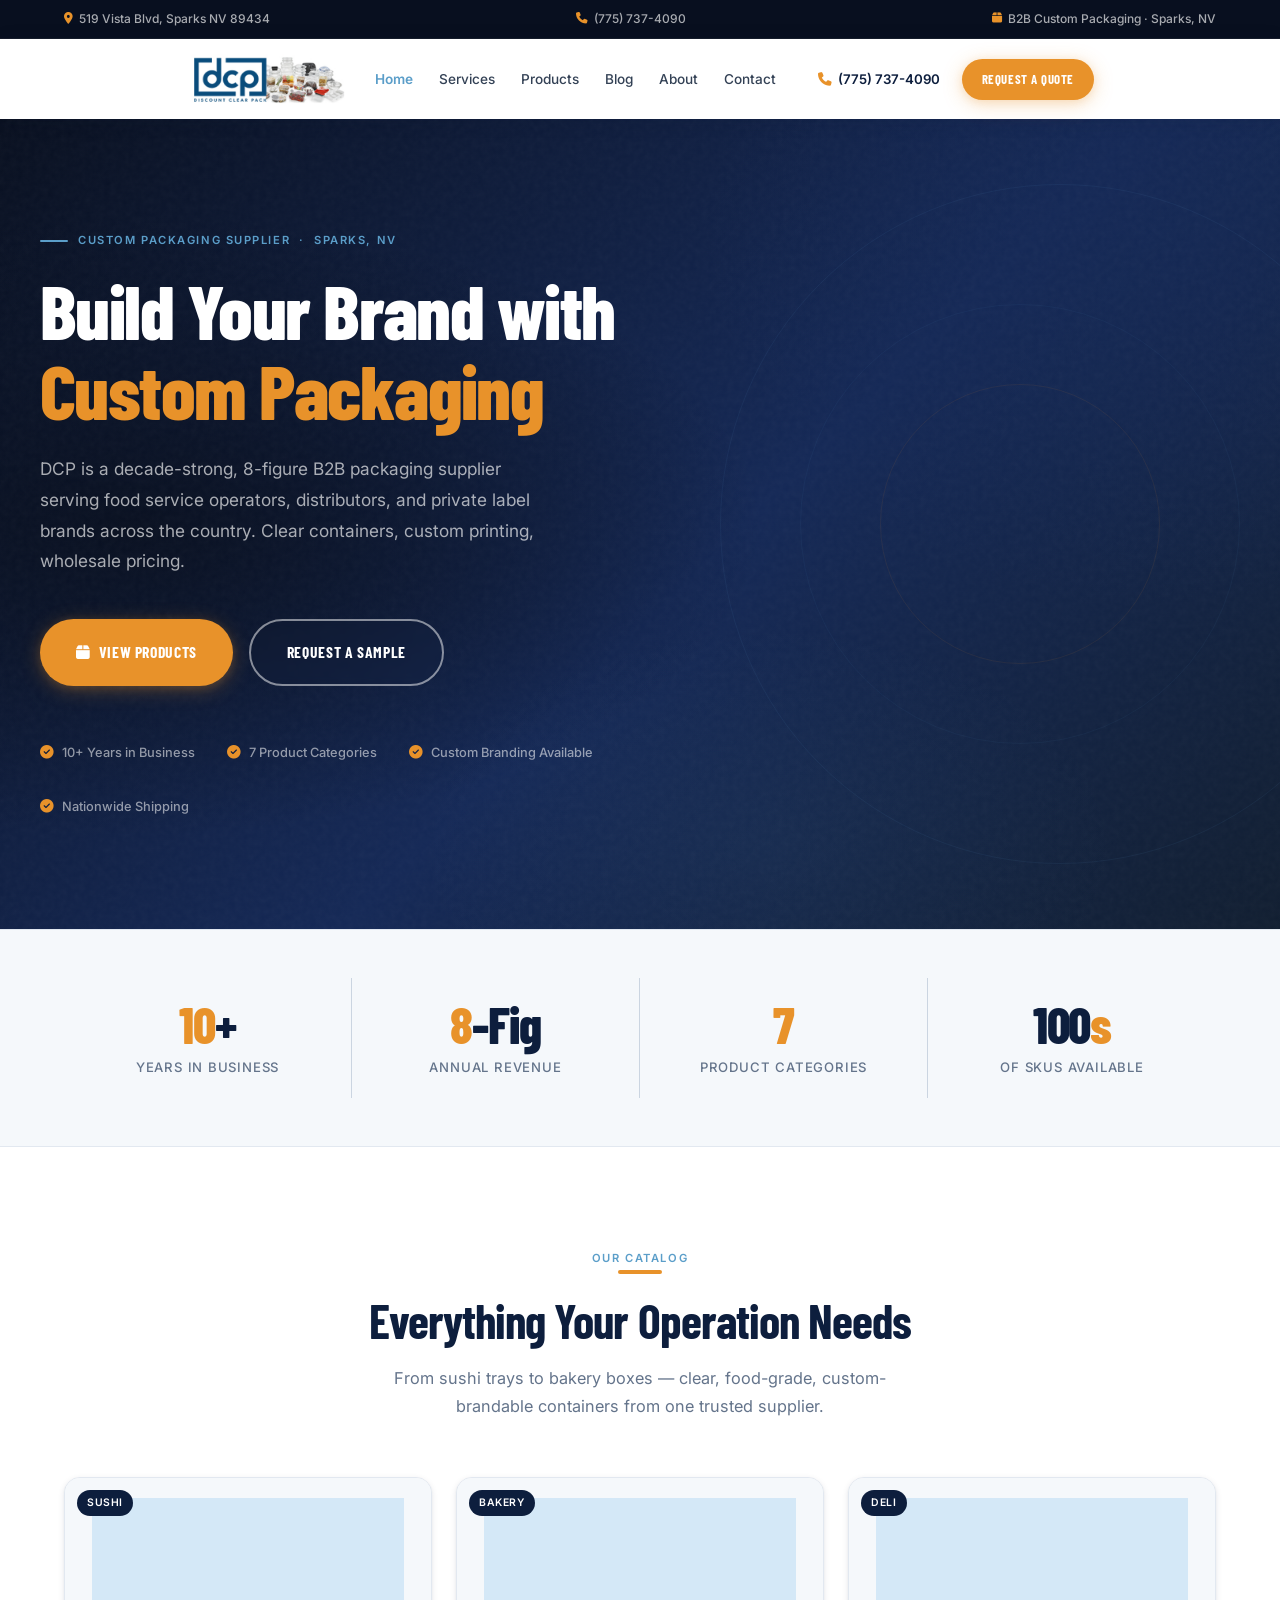
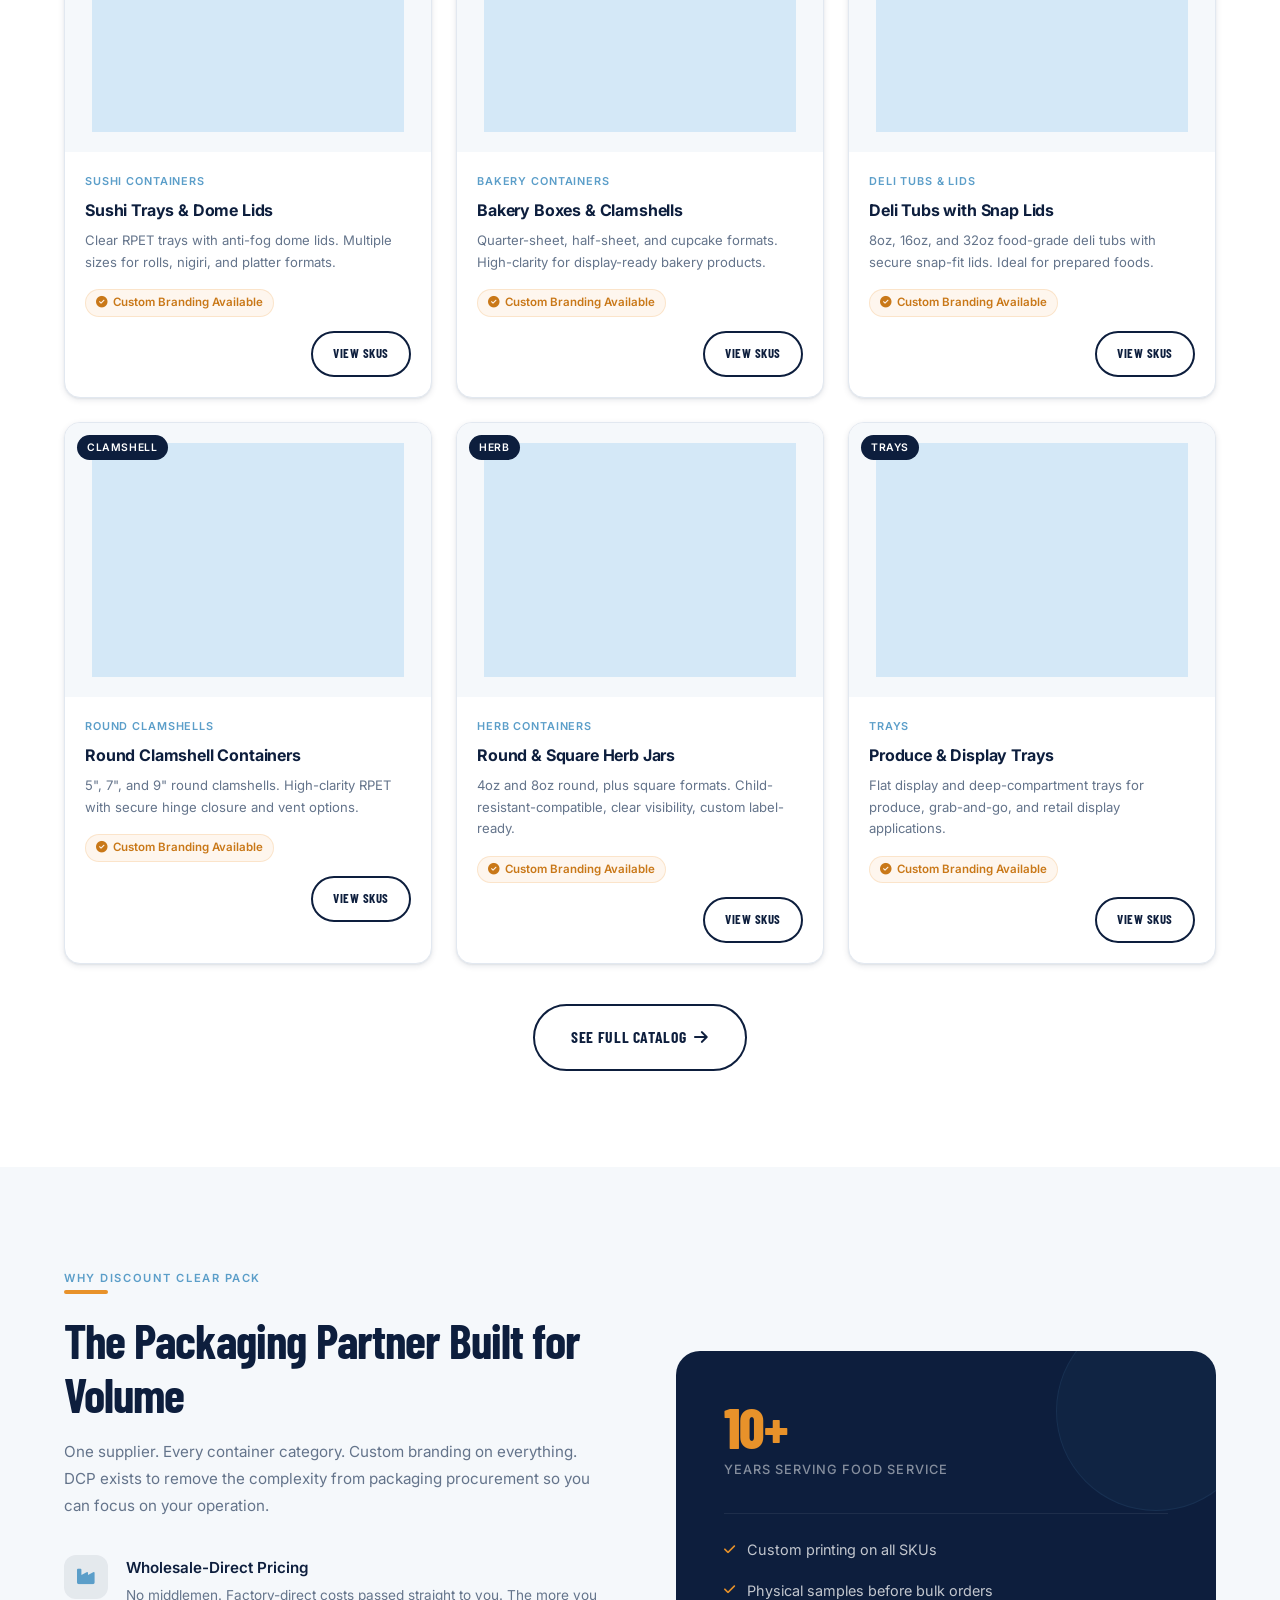
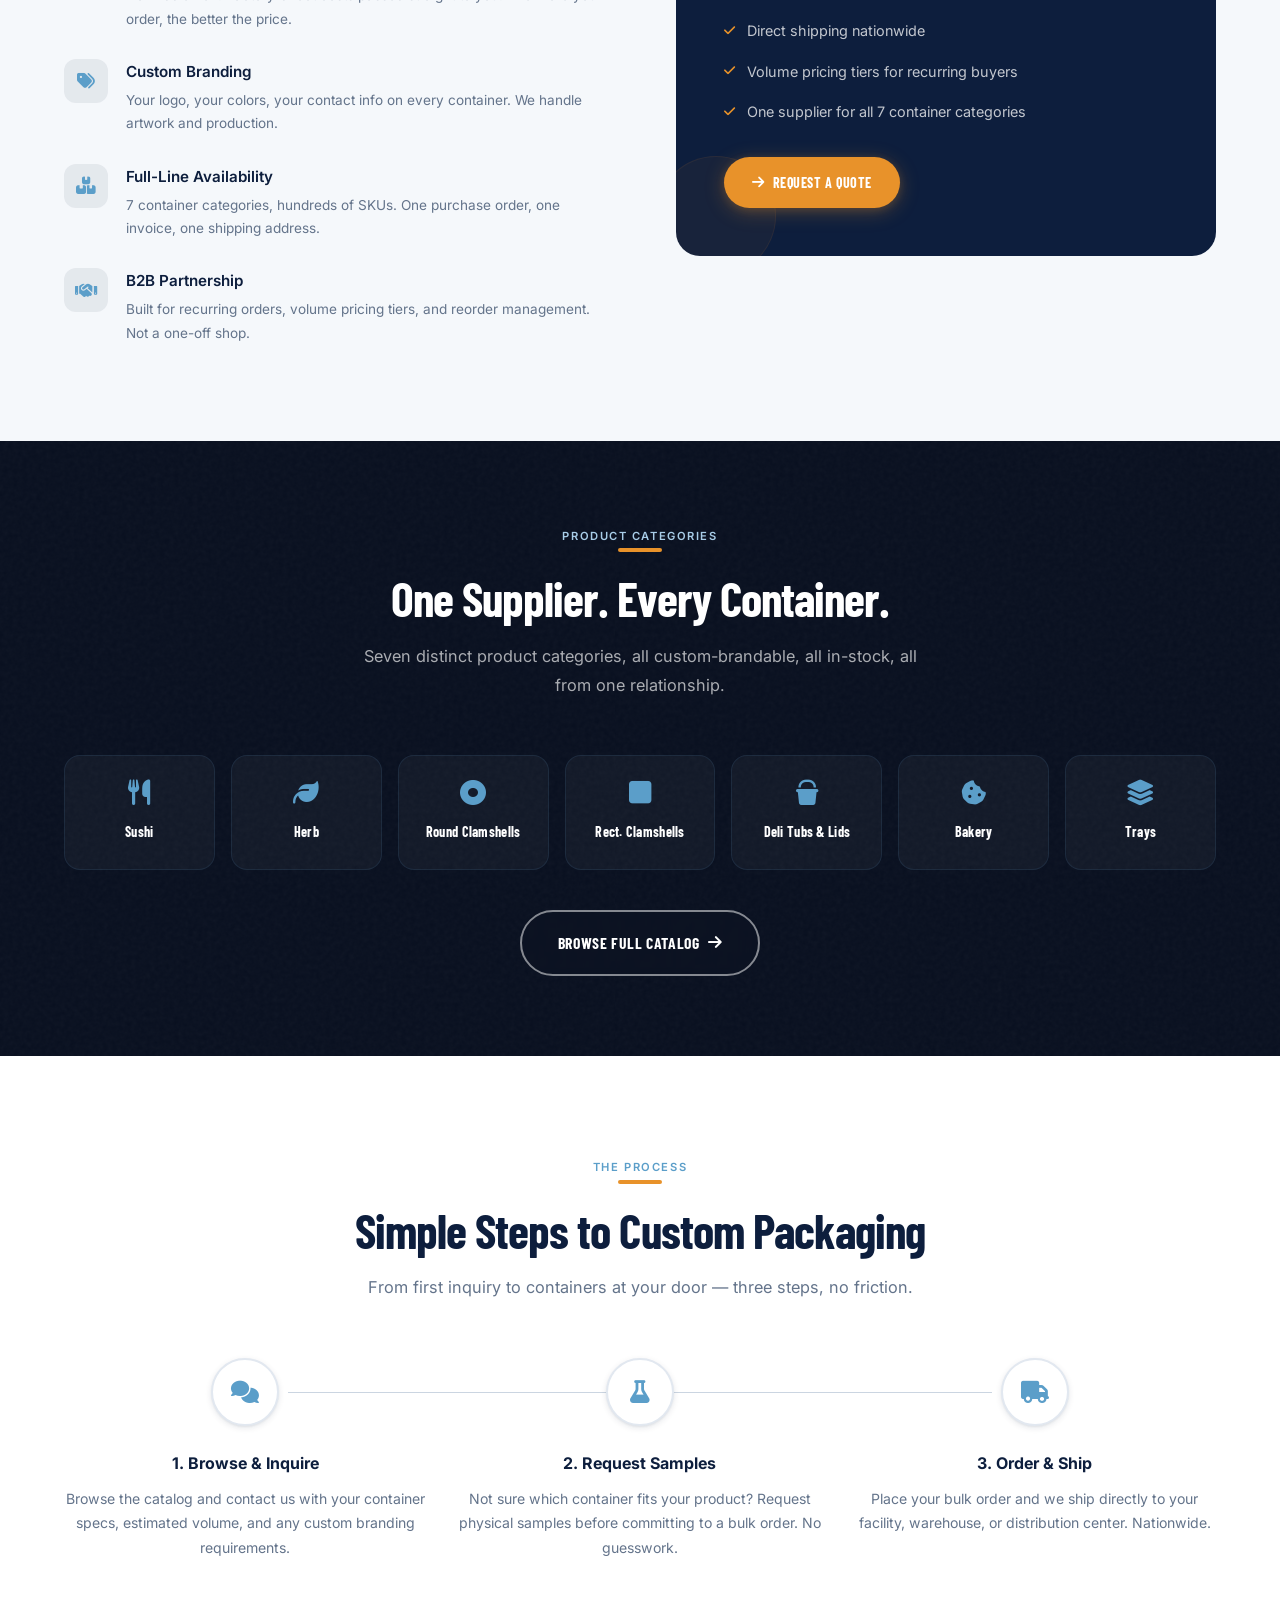
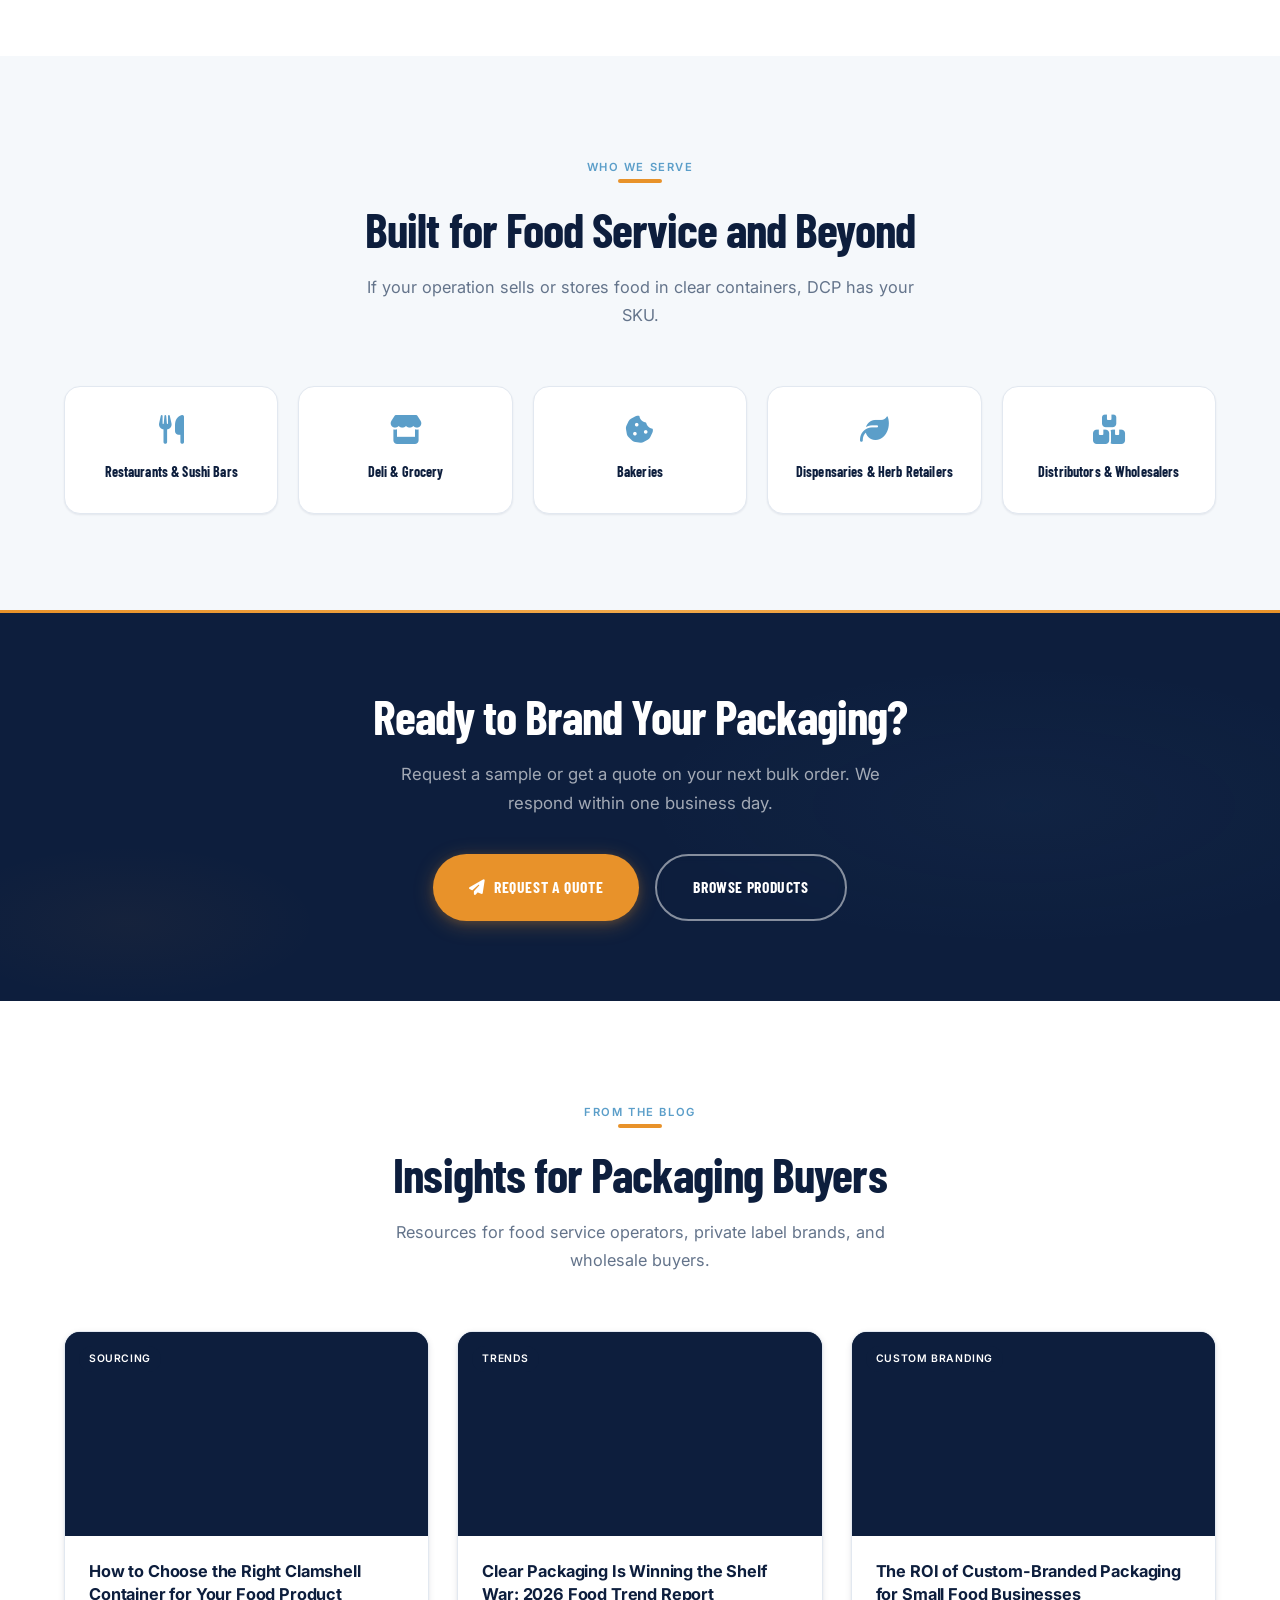
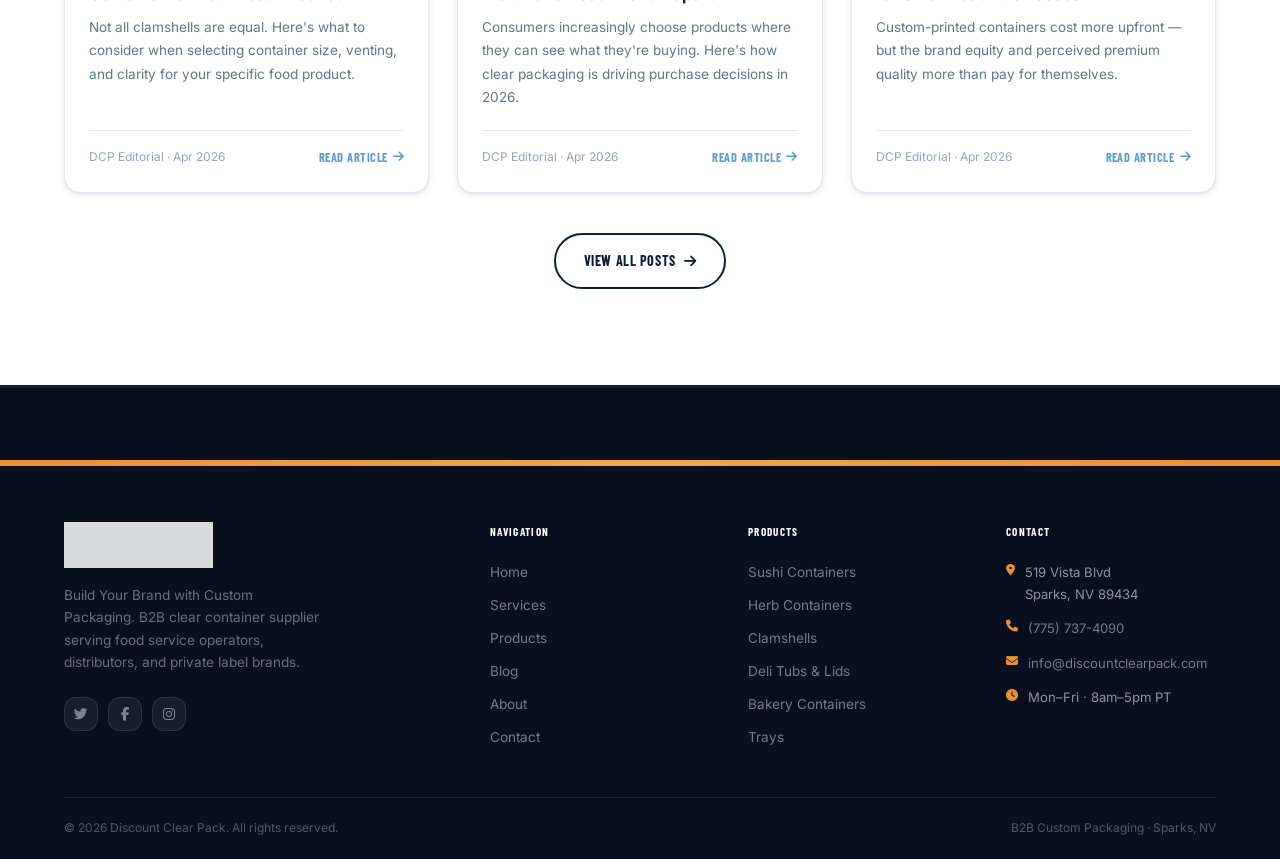
==== index.html @ 89d680ff "Initial commit — Discount Clear Pack website 9-page B2B packaging website: home, services, products " ====
<!DOCTYPE html>
<html lang="en">
<head>
<meta charset="UTF-8">
<meta name="viewport" content="width=device-width, initial-scale=1.0">
<title>Discount Clear Pack — Build Your Brand with Custom Packaging</title>
<meta name="description" content="DCP is a decade-strong B2B clear packaging supplier in Sparks, NV. Custom-printed containers, wholesale pricing, 7 product categories. Sushi, bakery, deli, herb, clamshells & more.">
<link rel="stylesheet" href="style.css">
<link rel="stylesheet" href="https://cdnjs.cloudflare.com/ajax/libs/font-awesome/6.5.0/css/all.min.css">
</head>
<body>

<!-- Top Info Bar -->
<div class="top-bar">
  <div class="container">
    <div class="top-bar__inner">
      <div class="top-bar__item"><i class="fas fa-map-marker-alt"></i><span>519 Vista Blvd, Sparks NV 89434</span></div>
      <div class="top-bar__item"><i class="fas fa-phone"></i><a href="tel:7757374090">(775) 737-4090</a></div>
      <div class="top-bar__item"><i class="fas fa-box"></i><span>B2B Custom Packaging · Sparks, NV</span></div>
    </div>
  </div>
</div>

<!-- Navbar -->
<nav class="navbar" role="navigation" aria-label="Main navigation">
  <div class="container">
    <div class="navbar__inner">
      <a href="index.html" class="navbar__logo" aria-label="Discount Clear Pack Home">
        <img src="Logo/Screenshot 2026-04-01 170924.png" alt="Discount Clear Pack">
      </a>
      <div class="navbar__nav">
        <a href="index.html" class="active">Home</a>
        <a href="services.html">Services</a>
        <a href="products.html">Products</a>
        <a href="blog.html">Blog</a>
        <a href="about.html">About</a>
        <a href="contact.html">Contact</a>
      </div>
      <div class="navbar__actions">
        <a href="tel:7757374090" class="navbar__phone"><i class="fas fa-phone"></i>(775) 737-4090</a>
        <a href="contact.html" class="btn btn-primary btn-sm">Request a Quote</a>
      </div>
      <button class="navbar__hamburger" aria-label="Open menu" aria-expanded="false">
        <span></span><span></span><span></span>
      </button>
    </div>
  </div>
</nav>

<!-- Mobile Menu -->
<div class="mobile-menu" role="dialog" aria-label="Mobile navigation">
  <button class="mobile-menu__close" aria-label="Close menu"><i class="fas fa-times"></i></button>
  <div class="mobile-menu__inner">
    <nav>
      <a href="index.html">Home</a>
      <a href="services.html">Services</a>
      <a href="products.html">Products</a>
      <a href="blog.html">Blog</a>
      <a href="about.html">About</a>
      <a href="contact.html">Contact</a>
    </nav>
    <div class="mobile-menu__footer">
      <div class="mobile-menu__phone-big"><i class="fas fa-phone"></i><a href="tel:7757374090" style="color:inherit;">(775) 737-4090</a></div>
      <p>519 Vista Blvd, Sparks NV 89434</p>
      <p>Mon–Fri · 8am–5pm PT</p>
    </div>
  </div>
</div>

<!-- ════════════════════════════════════════
     HERO
════════════════════════════════════════ -->
<section class="hero" aria-label="Hero section">
  <div class="hero__ring hero__ring-1"></div>
  <div class="hero__ring hero__ring-2"></div>
  <div class="hero__ring hero__ring-3"></div>
  <!-- Abstract packaging silhouettes -->
  <div class="hero__floats" aria-hidden="true">
    <div class="hero__float hero__float-1"></div>
    <div class="hero__float hero__float-2"></div>
    <div class="hero__float hero__float-3"></div>
    <div class="hero__float hero__float-4"></div>
  </div>
  <div class="container hero__content">
    <div class="hero__inner">
      <div class="hero__eyebrow">Custom Packaging Supplier &nbsp;·&nbsp; Sparks, NV</div>
      <h1 class="hero__title">Build Your Brand with <em>Custom Packaging</em></h1>
      <p class="hero__subtitle">DCP is a decade-strong, 8-figure B2B packaging supplier serving food service operators, distributors, and private label brands across the country. Clear containers, custom printing, wholesale pricing.</p>
      <div class="hero__cta">
        <a href="products.html" class="btn btn-primary btn-lg"><i class="fas fa-box"></i> View Products</a>
        <a href="contact.html" class="btn btn-ghost btn-lg">Request a Sample</a>
      </div>
      <div class="hero__proof">
        <div class="hero__proof-item"><i class="fas fa-check-circle"></i> 10+ Years in Business</div>
        <div class="hero__proof-item"><i class="fas fa-check-circle"></i> 7 Product Categories</div>
        <div class="hero__proof-item"><i class="fas fa-check-circle"></i> Custom Branding Available</div>
        <div class="hero__proof-item"><i class="fas fa-check-circle"></i> Nationwide Shipping</div>
      </div>
    </div>
  </div>
</section>

<!-- ════════════════════════════════════════
     TRUST STRIP
════════════════════════════════════════ -->
<div class="trust-strip">
  <div class="container">
    <div class="trust-strip__grid">
      <div class="trust-stat reveal"><div class="trust-stat__number"><span>10</span>+</div><div class="trust-stat__label">Years in Business</div></div>
      <div class="trust-stat reveal reveal-delay-1"><div class="trust-stat__number"><span>8</span>-Fig</div><div class="trust-stat__label">Annual Revenue</div></div>
      <div class="trust-stat reveal reveal-delay-2"><div class="trust-stat__number"><span>7</span></div><div class="trust-stat__label">Product Categories</div></div>
      <div class="trust-stat reveal reveal-delay-3"><div class="trust-stat__number">100<span>s</span></div><div class="trust-stat__label">of SKUs Available</div></div>
    </div>
  </div>
</div>

<!-- ════════════════════════════════════════
     PRODUCTS PREVIEW
════════════════════════════════════════ -->
<section class="section">
  <div class="container">
    <div class="section-header centered reveal">
      <span class="section-label">OUR CATALOG</span>
      <div class="section-divider c"></div>
      <h2 class="section-title">Everything Your Operation Needs</h2>
      <p class="section-subtitle">From sushi trays to bakery boxes — clear, food-grade, custom-brandable containers from one trusted supplier.</p>
    </div>
    <div style="display:grid;grid-template-columns:repeat(3,1fr);gap:24px;margin-bottom:40px;">
      <div class="product-card reveal">
        <div class="product-card__img">
          <span class="product-card__badge">Sushi</span>
          <img src="data:image/svg+xml,%3Csvg xmlns='http://www.w3.org/2000/svg' width='400' height='300'%3E%3Crect width='100%25' height='100%25' fill='%23D4E8F7'/%3E%3C/svg%3E" alt="Sushi Containers">
        </div>
        <div class="product-card__body">
          <div class="product-card__cat">Sushi Containers</div>
          <div class="product-card__name">Sushi Trays &amp; Dome Lids</div>
          <div class="product-card__desc">Clear RPET trays with anti-fog dome lids. Multiple sizes for rolls, nigiri, and platter formats.</div>
          <div class="product-card__tag"><i class="fas fa-check-circle"></i> Custom Branding Available</div>
          <div class="product-card__action"><a href="products.html#sushi" class="btn btn-outline btn-sm">View SKUs</a></div>
        </div>
      </div>
      <div class="product-card reveal reveal-delay-1">
        <div class="product-card__img">
          <span class="product-card__badge">Bakery</span>
          <img src="data:image/svg+xml,%3Csvg xmlns='http://www.w3.org/2000/svg' width='400' height='300'%3E%3Crect width='100%25' height='100%25' fill='%23D4E8F7'/%3E%3C/svg%3E" alt="Bakery Containers">
        </div>
        <div class="product-card__body">
          <div class="product-card__cat">Bakery Containers</div>
          <div class="product-card__name">Bakery Boxes &amp; Clamshells</div>
          <div class="product-card__desc">Quarter-sheet, half-sheet, and cupcake formats. High-clarity for display-ready bakery products.</div>
          <div class="product-card__tag"><i class="fas fa-check-circle"></i> Custom Branding Available</div>
          <div class="product-card__action"><a href="products.html#bakery" class="btn btn-outline btn-sm">View SKUs</a></div>
        </div>
      </div>
      <div class="product-card reveal reveal-delay-2">
        <div class="product-card__img">
          <span class="product-card__badge">Deli</span>
          <img src="data:image/svg+xml,%3Csvg xmlns='http://www.w3.org/2000/svg' width='400' height='300'%3E%3Crect width='100%25' height='100%25' fill='%23D4E8F7'/%3E%3C/svg%3E" alt="Deli Tubs and Lids">
        </div>
        <div class="product-card__body">
          <div class="product-card__cat">Deli Tubs &amp; Lids</div>
          <div class="product-card__name">Deli Tubs with Snap Lids</div>
          <div class="product-card__desc">8oz, 16oz, and 32oz food-grade deli tubs with secure snap-fit lids. Ideal for prepared foods.</div>
          <div class="product-card__tag"><i class="fas fa-check-circle"></i> Custom Branding Available</div>
          <div class="product-card__action"><a href="products.html#deli" class="btn btn-outline btn-sm">View SKUs</a></div>
        </div>
      </div>
      <div class="product-card reveal">
        <div class="product-card__img">
          <span class="product-card__badge">Clamshell</span>
          <img src="data:image/svg+xml,%3Csvg xmlns='http://www.w3.org/2000/svg' width='400' height='300'%3E%3Crect width='100%25' height='100%25' fill='%23D4E8F7'/%3E%3C/svg%3E" alt="Round Clamshells">
        </div>
        <div class="product-card__body">
          <div class="product-card__cat">Round Clamshells</div>
          <div class="product-card__name">Round Clamshell Containers</div>
          <div class="product-card__desc">5", 7", and 9" round clamshells. High-clarity RPET with secure hinge closure and vent options.</div>
          <div class="product-card__tag"><i class="fas fa-check-circle"></i> Custom Branding Available</div>
          <div class="product-card__action"><a href="products.html#round-clamshells" class="btn btn-outline btn-sm">View SKUs</a></div>
        </div>
      </div>
      <div class="product-card reveal reveal-delay-1">
        <div class="product-card__img">
          <span class="product-card__badge">Herb</span>
          <img src="data:image/svg+xml,%3Csvg xmlns='http://www.w3.org/2000/svg' width='400' height='300'%3E%3Crect width='100%25' height='100%25' fill='%23D4E8F7'/%3E%3C/svg%3E" alt="Herb Containers">
        </div>
        <div class="product-card__body">
          <div class="product-card__cat">Herb Containers</div>
          <div class="product-card__name">Round &amp; Square Herb Jars</div>
          <div class="product-card__desc">4oz and 8oz round, plus square formats. Child-resistant-compatible, clear visibility, custom label-ready.</div>
          <div class="product-card__tag"><i class="fas fa-check-circle"></i> Custom Branding Available</div>
          <div class="product-card__action"><a href="products.html#herb" class="btn btn-outline btn-sm">View SKUs</a></div>
        </div>
      </div>
      <div class="product-card reveal reveal-delay-2">
        <div class="product-card__img">
          <span class="product-card__badge">Trays</span>
          <img src="data:image/svg+xml,%3Csvg xmlns='http://www.w3.org/2000/svg' width='400' height='300'%3E%3Crect width='100%25' height='100%25' fill='%23D4E8F7'/%3E%3C/svg%3E" alt="Trays">
        </div>
        <div class="product-card__body">
          <div class="product-card__cat">Trays</div>
          <div class="product-card__name">Produce &amp; Display Trays</div>
          <div class="product-card__desc">Flat display and deep-compartment trays for produce, grab-and-go, and retail display applications.</div>
          <div class="product-card__tag"><i class="fas fa-check-circle"></i> Custom Branding Available</div>
          <div class="product-card__action"><a href="products.html#trays" class="btn btn-outline btn-sm">View SKUs</a></div>
        </div>
      </div>
    </div>
    <div style="text-align:center;" class="reveal">
      <a href="products.html" class="btn btn-outline btn-lg">See Full Catalog <i class="fas fa-arrow-right"></i></a>
    </div>
  </div>
</section>

<!-- ════════════════════════════════════════
     WHY DCP
════════════════════════════════════════ -->
<section class="section bg-off-white">
  <div class="container">
    <div style="display:grid;grid-template-columns:1fr 1fr;gap:72px;align-items:center;">
      <div class="reveal">
        <span class="section-label">WHY DISCOUNT CLEAR PACK</span>
        <div class="section-divider"></div>
        <h2 class="section-title">The Packaging Partner Built for Volume</h2>
        <p style="color:var(--gray-500);margin-bottom:36px;font-size:.95rem;line-height:1.78;">One supplier. Every container category. Custom branding on everything. DCP exists to remove the complexity from packaging procurement so you can focus on your operation.</p>
        <div class="feature-list">
          <div class="feature-item">
            <div class="feature-item__icon"><i class="fas fa-industry"></i></div>
            <div>
              <div class="feature-item__title">Wholesale-Direct Pricing</div>
              <div class="feature-item__desc">No middlemen. Factory-direct costs passed straight to you. The more you order, the better the price.</div>
            </div>
          </div>
          <div class="feature-item">
            <div class="feature-item__icon"><i class="fas fa-tags"></i></div>
            <div>
              <div class="feature-item__title">Custom Branding</div>
              <div class="feature-item__desc">Your logo, your colors, your contact info on every container. We handle artwork and production.</div>
            </div>
          </div>
          <div class="feature-item">
            <div class="feature-item__icon"><i class="fas fa-boxes-stacked"></i></div>
            <div>
              <div class="feature-item__title">Full-Line Availability</div>
              <div class="feature-item__desc">7 container categories, hundreds of SKUs. One purchase order, one invoice, one shipping address.</div>
            </div>
          </div>
          <div class="feature-item">
            <div class="feature-item__icon"><i class="fas fa-handshake"></i></div>
            <div>
              <div class="feature-item__title">B2B Partnership</div>
              <div class="feature-item__desc">Built for recurring orders, volume pricing tiers, and reorder management. Not a one-off shop.</div>
            </div>
          </div>
        </div>
      </div>
      <div class="reveal reveal-delay-2">
        <div style="background:var(--navy);border-radius:var(--r-xl);padding:48px;position:relative;overflow:hidden;">
          <div style="position:absolute;top:-40px;right:-40px;width:200px;height:200px;border-radius:50%;background:rgba(91,158,201,.05);border:1px solid rgba(91,158,201,.10);"></div>
          <div style="position:absolute;bottom:-20px;left:-20px;width:120px;height:120px;border-radius:50%;background:rgba(232,146,42,.05);border:1px solid rgba(232,146,42,.08);"></div>
          <div style="position:relative;z-index:1;">
            <div style="font-family:var(--font-h);font-size:3.5rem;font-weight:800;color:var(--gold);letter-spacing:-.02em;line-height:1;margin-bottom:4px;">10+</div>
            <div style="font-size:.8rem;font-weight:500;color:rgba(255,255,255,.50);text-transform:uppercase;letter-spacing:.08em;margin-bottom:32px;">Years Serving Food Service</div>
            <div style="border-top:1px solid rgba(255,255,255,.07);padding-top:24px;display:flex;flex-direction:column;gap:16px;">
              <div style="display:flex;align-items:center;gap:12px;color:rgba(255,255,255,.75);font-size:.9rem;">
                <i class="fas fa-check" style="color:var(--gold);font-size:.8rem;flex-shrink:0;"></i>
                Custom printing on all SKUs
              </div>
              <div style="display:flex;align-items:center;gap:12px;color:rgba(255,255,255,.75);font-size:.9rem;">
                <i class="fas fa-check" style="color:var(--gold);font-size:.8rem;flex-shrink:0;"></i>
                Physical samples before bulk orders
              </div>
              <div style="display:flex;align-items:center;gap:12px;color:rgba(255,255,255,.75);font-size:.9rem;">
                <i class="fas fa-check" style="color:var(--gold);font-size:.8rem;flex-shrink:0;"></i>
                Direct shipping nationwide
              </div>
              <div style="display:flex;align-items:center;gap:12px;color:rgba(255,255,255,.75);font-size:.9rem;">
                <i class="fas fa-check" style="color:var(--gold);font-size:.8rem;flex-shrink:0;"></i>
                Volume pricing tiers for recurring buyers
              </div>
              <div style="display:flex;align-items:center;gap:12px;color:rgba(255,255,255,.75);font-size:.9rem;">
                <i class="fas fa-check" style="color:var(--gold);font-size:.8rem;flex-shrink:0;"></i>
                One supplier for all 7 container categories
              </div>
            </div>
            <div style="margin-top:32px;">
              <a href="contact.html" class="btn btn-primary"><i class="fas fa-arrow-right"></i> Request a Quote</a>
            </div>
          </div>
        </div>
      </div>
    </div>
  </div>
</section>

<!-- ════════════════════════════════════════
     CATEGORIES DARK SHOWCASE
════════════════════════════════════════ -->
<section class="categories-dark">
  <div class="container" style="position:relative;z-index:1;">
    <div class="section-header centered">
      <span class="section-label on-dark reveal">PRODUCT CATEGORIES</span>
      <div class="section-divider c reveal reveal-delay-1"></div>
      <h2 class="section-title reveal reveal-delay-2" style="color:var(--white);">One Supplier. Every Container.</h2>
      <p class="section-subtitle on-dark reveal reveal-delay-3" style="margin:0 auto;">Seven distinct product categories, all custom-brandable, all in-stock, all from one relationship.</p>
    </div>
    <div class="categories-grid reveal">
      <div class="category-tile"><i class="fas fa-utensils"></i><span>Sushi</span></div>
      <div class="category-tile"><i class="fas fa-leaf"></i><span>Herb</span></div>
      <div class="category-tile"><i class="fas fa-circle-dot"></i><span>Round Clamshells</span></div>
      <div class="category-tile"><i class="fas fa-square"></i><span>Rect. Clamshells</span></div>
      <div class="category-tile"><i class="fas fa-bucket"></i><span>Deli Tubs &amp; Lids</span></div>
      <div class="category-tile"><i class="fas fa-cookie-bite"></i><span>Bakery</span></div>
      <div class="category-tile"><i class="fas fa-layer-group"></i><span>Trays</span></div>
    </div>
    <div style="text-align:center;margin-top:40px;position:relative;z-index:1;" class="reveal">
      <a href="products.html" class="btn btn-ghost btn-lg">Browse Full Catalog <i class="fas fa-arrow-right"></i></a>
    </div>
  </div>
</section>

<!-- ════════════════════════════════════════
     HOW IT WORKS
════════════════════════════════════════ -->
<section class="section">
  <div class="container">
    <div class="section-header centered reveal">
      <span class="section-label">THE PROCESS</span>
      <div class="section-divider c"></div>
      <h2 class="section-title">Simple Steps to Custom Packaging</h2>
      <p class="section-subtitle">From first inquiry to containers at your door — three steps, no friction.</p>
    </div>
    <div class="steps-grid reveal">
      <div class="step-card">
        <div class="step-card__num"><i class="fas fa-comments"></i></div>
        <div class="step-card__title">1. Browse &amp; Inquire</div>
        <div class="step-card__desc">Browse the catalog and contact us with your container specs, estimated volume, and any custom branding requirements.</div>
      </div>
      <div class="step-card">
        <div class="step-card__num"><i class="fas fa-flask"></i></div>
        <div class="step-card__title">2. Request Samples</div>
        <div class="step-card__desc">Not sure which container fits your product? Request physical samples before committing to a bulk order. No guesswork.</div>
      </div>
      <div class="step-card">
        <div class="step-card__num"><i class="fas fa-truck"></i></div>
        <div class="step-card__title">3. Order &amp; Ship</div>
        <div class="step-card__desc">Place your bulk order and we ship directly to your facility, warehouse, or distribution center. Nationwide.</div>
      </div>
    </div>
  </div>
</section>

<!-- ════════════════════════════════════════
     INDUSTRIES
════════════════════════════════════════ -->
<section class="section bg-off-white">
  <div class="container">
    <div class="section-header centered reveal">
      <span class="section-label">WHO WE SERVE</span>
      <div class="section-divider c"></div>
      <h2 class="section-title">Built for Food Service and Beyond</h2>
      <p class="section-subtitle">If your operation sells or stores food in clear containers, DCP has your SKU.</p>
    </div>
    <div class="industries-grid reveal">
      <div class="industry-card">
        <i class="fas fa-utensils"></i>
        <span>Restaurants &amp; Sushi Bars</span>
      </div>
      <div class="industry-card">
        <i class="fas fa-store"></i>
        <span>Deli &amp; Grocery</span>
      </div>
      <div class="industry-card">
        <i class="fas fa-cookie-bite"></i>
        <span>Bakeries</span>
      </div>
      <div class="industry-card">
        <i class="fas fa-leaf"></i>
        <span>Dispensaries &amp; Herb Retailers</span>
      </div>
      <div class="industry-card">
        <i class="fas fa-boxes-stacked"></i>
        <span>Distributors &amp; Wholesalers</span>
      </div>
    </div>
  </div>
</section>

<!-- ════════════════════════════════════════
     CTA BANNER
════════════════════════════════════════ -->
<section class="cta-banner">
  <div class="container">
    <div class="cta-banner__inner reveal">
      <h2 class="cta-banner__title">Ready to Brand Your Packaging?</h2>
      <p class="cta-banner__subtitle">Request a sample or get a quote on your next bulk order. We respond within one business day.</p>
      <div class="cta-banner__btns">
        <a href="contact.html" class="btn btn-primary btn-lg"><i class="fas fa-paper-plane"></i> Request a Quote</a>
        <a href="products.html" class="btn btn-ghost btn-lg">Browse Products</a>
      </div>
    </div>
  </div>
</section>

<!-- ════════════════════════════════════════
     BLOG PREVIEW
════════════════════════════════════════ -->
<section class="section">
  <div class="container">
    <div class="section-header centered reveal">
      <span class="section-label">FROM THE BLOG</span>
      <div class="section-divider c"></div>
      <h2 class="section-title">Insights for Packaging Buyers</h2>
      <p class="section-subtitle">Resources for food service operators, private label brands, and wholesale buyers.</p>
    </div>
    <div class="blog-grid">
      <div class="blog-card reveal">
        <div class="blog-card__img">
          <span class="blog-card__cat">Sourcing</span>
          <img src="data:image/svg+xml,%3Csvg xmlns='http://www.w3.org/2000/svg' width='640' height='360'%3E%3Crect width='100%25' height='100%25' fill='%230D1E3D'/%3E%3C/svg%3E" alt="How to choose a clamshell">
        </div>
        <div class="blog-card__body">
          <div class="blog-card__title">How to Choose the Right Clamshell Container for Your Food Product</div>
          <p class="blog-card__excerpt">Not all clamshells are equal. Here's what to consider when selecting container size, venting, and clarity for your specific food product.</p>
          <div class="blog-card__meta">
            <span>DCP Editorial · Apr 2026</span>
            <a href="blog-how-to-choose-the-right-clamshell.html" class="blog-card__read">Read Article <i class="fas fa-arrow-right"></i></a>
          </div>
        </div>
      </div>
      <div class="blog-card reveal reveal-delay-1">
        <div class="blog-card__img">
          <span class="blog-card__cat">Trends</span>
          <img src="data:image/svg+xml,%3Csvg xmlns='http://www.w3.org/2000/svg' width='640' height='360'%3E%3Crect width='100%25' height='100%25' fill='%230D1E3D'/%3E%3C/svg%3E" alt="Clear packaging trends 2026">
        </div>
        <div class="blog-card__body">
          <div class="blog-card__title">Clear Packaging Is Winning the Shelf War: 2026 Food Trend Report</div>
          <p class="blog-card__excerpt">Consumers increasingly choose products where they can see what they're buying. Here's how clear packaging is driving purchase decisions in 2026.</p>
          <div class="blog-card__meta">
            <span>DCP Editorial · Apr 2026</span>
            <a href="blog-clear-packaging-food-trends-2026.html" class="blog-card__read">Read Article <i class="fas fa-arrow-right"></i></a>
          </div>
        </div>
      </div>
      <div class="blog-card reveal reveal-delay-2">
        <div class="blog-card__img">
          <span class="blog-card__cat">Custom Branding</span>
          <img src="data:image/svg+xml,%3Csvg xmlns='http://www.w3.org/2000/svg' width='640' height='360'%3E%3Crect width='100%25' height='100%25' fill='%230D1E3D'/%3E%3C/svg%3E" alt="Custom branding ROI">
        </div>
        <div class="blog-card__body">
          <div class="blog-card__title">The ROI of Custom-Branded Packaging for Small Food Businesses</div>
          <p class="blog-card__excerpt">Custom-printed containers cost more upfront — but the brand equity and perceived premium quality more than pay for themselves.</p>
          <div class="blog-card__meta">
            <span>DCP Editorial · Apr 2026</span>
            <a href="blog-custom-branding-packaging-roi.html" class="blog-card__read">Read Article <i class="fas fa-arrow-right"></i></a>
          </div>
        </div>
      </div>
    </div>
    <div style="text-align:center;margin-top:40px;" class="reveal">
      <a href="blog.html" class="btn btn-outline">View All Posts <i class="fas fa-arrow-right"></i></a>
    </div>
  </div>
</section>

<!-- Footer -->
<footer class="footer" role="contentinfo">
  <div style="height:3px;background:linear-gradient(90deg,#E8922A 0%,#F0A84A 50%,#E8922A 100%);"></div>
  <div class="container">
    <div class="footer__grid" style="padding-top:56px;">
      <div>
        <div class="footer__logo"><img src="Logo/Screenshot 2026-04-01 170924.png" alt="Discount Clear Pack"></div>
        <p class="footer__tagline">Build Your Brand with Custom Packaging. B2B clear container supplier serving food service operators, distributors, and private label brands.</p>
        <div class="footer__social">
          <a href="#" aria-label="Twitter"><i class="fab fa-twitter"></i></a>
          <a href="#" aria-label="Facebook"><i class="fab fa-facebook-f"></i></a>
          <a href="#" aria-label="Instagram"><i class="fab fa-instagram"></i></a>
        </div>
      </div>
      <div>
        <div class="footer__col-title">Navigation</div>
        <div class="footer__col-links">
          <a href="index.html">Home</a>
          <a href="services.html">Services</a>
          <a href="products.html">Products</a>
          <a href="blog.html">Blog</a>
          <a href="about.html">About</a>
          <a href="contact.html">Contact</a>
        </div>
      </div>
      <div>
        <div class="footer__col-title">Products</div>
        <div class="footer__col-links">
          <a href="products.html#sushi">Sushi Containers</a>
          <a href="products.html#herb">Herb Containers</a>
          <a href="products.html#clamshells">Clamshells</a>
          <a href="products.html#deli">Deli Tubs &amp; Lids</a>
          <a href="products.html#bakery">Bakery Containers</a>
          <a href="products.html#trays">Trays</a>
        </div>
      </div>
      <div>
        <div class="footer__col-title">Contact</div>
        <div class="footer__contact-item"><i class="fas fa-map-marker-alt"></i><span>519 Vista Blvd<br>Sparks, NV 89434</span></div>
        <div class="footer__contact-item"><i class="fas fa-phone"></i><a href="tel:7757374090">(775) 737-4090</a></div>
        <div class="footer__contact-item"><i class="fas fa-envelope"></i><a href="mailto:info@discountclearpack.com">info@discountclearpack.com</a></div>
        <div class="footer__contact-item"><i class="fas fa-clock"></i><span>Mon–Fri · 8am–5pm PT</span></div>
      </div>
    </div>
    <div class="footer__bottom">
      <span>&copy; 2026 Discount Clear Pack. All rights reserved.</span>
      <span>B2B Custom Packaging · Sparks, NV</span>
    </div>
  </div>
</footer>

<script src="script.js"></script>
</body>
</html>
---- style.css ----
/* ============================================================
   DISCOUNT CLEAR PACK — STYLE.CSS
   Palette: Navy #0D1E3D · Ice Blue #5B9EC9 · Gold #E8922A
   Fonts:   Barlow Condensed (headings) · Inter (body)
   ============================================================ */

@import url('https://fonts.googleapis.com/css2?family=Barlow+Condensed:wght@500;600;700;800&family=Inter:wght@400;500;600&display=swap');

/* ============================================================
   CSS Custom Properties
   ============================================================ */
:root {
  /* Primary — Corporate Navy */
  --navy:        #0D1E3D;
  --navy-mid:    #142856;
  --navy-dark:   #080F1F;
  --navy-muted:  rgba(13,30,61,0.07);
  --navy-muted2: rgba(13,30,61,0.13);

  /* Secondary — Ice / Glass Blue */
  --ice:         #D4E8F7;
  --ice-mid:     #A8CDE8;
  --ice-deep:    #5B9EC9;
  --ice-glow:    rgba(91,158,201,0.20);

  /* Accent — Warm Gold (CTAs) */
  --gold:        #E8922A;
  --gold-dark:   #C97818;
  --gold-lt:     #F0A84A;
  --gold-glow:   rgba(232,146,42,0.22);
  --gold-glow-lg:rgba(232,146,42,0.35);

  /* Neutrals (slate-tinted — reinforces "clear" metaphor) */
  --white:       #FFFFFF;
  --off-white:   #F5F8FB;
  --gray-50:     #F0F4F8;
  --gray-100:    #E2E8F0;
  --gray-200:    #CBD5E1;
  --gray-300:    #94A3B8;
  --gray-500:    #64748B;
  --gray-700:    #334155;
  --gray-900:    #0F172A;

  /* Typography */
  --font-h: 'Barlow Condensed', sans-serif;
  --font-b: 'Inter', sans-serif;

  /* Layered navy-tinted shadows */
  --shd-xs:  0 1px 2px rgba(13,30,61,.08);
  --shd-sm:  0 2px 6px rgba(13,30,61,.10), 0 1px 2px rgba(13,30,61,.06);
  --shd-md:  0 4px 16px rgba(13,30,61,.12), 0 2px 6px rgba(13,30,61,.07);
  --shd-lg:  0 10px 32px rgba(13,30,61,.16), 0 4px 12px rgba(13,30,61,.09);
  --shd-xl:  0 20px 48px rgba(13,30,61,.18), 0 8px 20px rgba(13,30,61,.11);

  /* Glow variants */
  --shd-gold:    0 4px 20px rgba(232,146,42,.28), 0 2px 8px rgba(232,146,42,.16);
  --shd-gold-lg: 0 8px 32px rgba(232,146,42,.36), 0 4px 12px rgba(232,146,42,.20);
  --shd-ice:     0 4px 20px rgba(91,158,201,.22), 0 2px 8px rgba(91,158,201,.14);
  --shd-ice-lg:  0 8px 32px rgba(91,158,201,.28), 0 4px 12px rgba(91,158,201,.18);

  /* Border radius */
  --r-sm:   4px;
  --r:      8px;
  --r-md:   12px;
  --r-lg:   16px;
  --r-xl:   24px;
  --r-full: 9999px;

  /* Layout */
  --nav-h:  80px;
  --nav-hs: 64px;
  --max-w:  1200px;
}

/* ============================================================
   Reset
   ============================================================ */
*, *::before, *::after { box-sizing: border-box; margin: 0; padding: 0; }
html { scroll-behavior: smooth; font-size: 16px; }
body {
  font-family: var(--font-b);
  color: var(--gray-700);
  background: var(--white);
  line-height: 1.7;
  -webkit-font-smoothing: antialiased;
  overflow-x: hidden;
}
img  { max-width: 100%; height: auto; display: block; }
a    { color: inherit; text-decoration: none; }
ul   { list-style: none; }
button { cursor: pointer; font-family: var(--font-b); border: none; background: none; }
input, textarea, select { font-family: var(--font-b); }

/* ============================================================
   Typography
   ============================================================ */
h1,h2,h3,h4,h5,h6 { font-family: var(--font-h); color: var(--navy); line-height: 1.12; }
h1 { font-size: clamp(2.6rem,6vw,4.4rem);    font-weight: 800; letter-spacing: -0.02em; }
h2 { font-size: clamp(1.9rem,4vw,3rem);      font-weight: 700; letter-spacing: -0.02em; }
h3 { font-size: clamp(1.25rem,2.5vw,1.6rem); font-weight: 700; letter-spacing: -0.01em; }
h4 { font-size: 1.1rem;  font-weight: 600; }
p  { line-height: 1.75; }

/* ============================================================
   Container & Layout
   ============================================================ */
.container  { max-width: var(--max-w); margin: 0 auto; padding: 0 24px; }
.section    { padding: 96px 0; }
.section-sm { padding: 56px 0; }

.section-label {
  font-family: var(--font-b);
  font-size: .7rem;
  font-weight: 600;
  letter-spacing: .14em;
  text-transform: uppercase;
  color: var(--ice-deep);
  margin-bottom: 12px;
}
.section-label.on-dark { color: var(--ice-mid); }
.section-label.gold    { color: var(--gold); }

.section-divider {
  width: 44px; height: 4px;
  background: var(--gold);
  border-radius: var(--r-full);
  margin-bottom: 20px;
}
.section-divider.c { margin-left: auto; margin-right: auto; }

.section-header         { margin-bottom: 56px; }
.section-header.centered { text-align: center; }
.section-header.centered .section-subtitle { margin-left: auto; margin-right: auto; }
.section-title   { margin-bottom: 16px; }
.section-subtitle {
  font-size: 1.02rem;
  color: var(--gray-500);
  max-width: 560px;
  line-height: 1.75;
}
.section-subtitle.on-dark { color: rgba(255,255,255,.65); }

/* Background helpers */
.bg-off-white { background: var(--off-white); }
.bg-navy      { background: var(--navy); }
.bg-ice       { background: var(--ice); }

/* ============================================================
   Buttons
   ============================================================ */
.btn {
  display: inline-flex;
  align-items: center;
  gap: 8px;
  padding: 14px 28px;
  border-radius: var(--r-full);
  font-family: var(--font-h);
  font-size: .88rem;
  font-weight: 700;
  letter-spacing: .04em;
  text-transform: uppercase;
  white-space: nowrap;
  position: relative;
  overflow: hidden;
  transition: transform .22s cubic-bezier(.34,1.56,.64,1),
              box-shadow .22s ease,
              background-color .18s ease,
              border-color .18s ease,
              color .18s ease;
}
.btn:hover       { transform: translateY(-2px); }
.btn:active      { transform: translateY(0) scale(.98); }
.btn:focus-visible { outline: 3px solid var(--gold); outline-offset: 2px; }

/* Primary — Gold */
.btn-primary { background: var(--gold); color: var(--white); box-shadow: var(--shd-gold); }
.btn-primary:hover  { background: var(--gold-dark); box-shadow: var(--shd-gold-lg); color: var(--white); }
.btn-primary:active { background: #b56a14; }

/* Secondary — Navy */
.btn-secondary { background: var(--navy); color: var(--white); box-shadow: var(--shd-md); }
.btn-secondary:hover  { background: var(--navy-mid); box-shadow: var(--shd-lg); color: var(--white); }

/* Ghost — for dark hero backgrounds */
.btn-ghost {
  background: transparent;
  color: var(--white);
  border: 2px solid rgba(255,255,255,.50);
  backdrop-filter: blur(4px);
}
.btn-ghost:hover { background: rgba(255,255,255,.10); border-color: var(--white); color: var(--white); }

/* Outline Navy — light backgrounds */
.btn-outline {
  background: transparent;
  color: var(--navy);
  border: 2px solid var(--navy);
}
.btn-outline:hover { background: var(--navy); color: var(--white); box-shadow: var(--shd-md); }

/* Outline Ice */
.btn-outline-ice {
  background: transparent;
  color: var(--ice-deep);
  border: 2px solid var(--ice-deep);
}
.btn-outline-ice:hover { background: var(--ice-deep); color: var(--white); box-shadow: var(--shd-ice); }

.btn-sm { padding: 10px 20px; font-size: .80rem; }
.btn-lg { padding: 18px 36px; font-size: .98rem; }

/* ============================================================
   Top Info Bar
   ============================================================ */
.top-bar {
  background: var(--navy-dark);
  color: rgba(255,255,255,.65);
  font-size: .75rem;
  font-family: var(--font-b);
  font-weight: 500;
  padding: 9px 0;
  border-bottom: 1px solid rgba(255,255,255,.06);
}
.top-bar__inner {
  display: flex;
  align-items: center;
  justify-content: space-between;
  gap: 12px;
  flex-wrap: wrap;
}
.top-bar__item {
  display: flex;
  align-items: center;
  gap: 6px;
}
.top-bar__item i { color: var(--gold); font-size: .72rem; }
.top-bar__item a {
  color: rgba(255,255,255,.65);
  transition: color .2s ease;
}
.top-bar__item a:hover { color: var(--gold); }

/* ============================================================
   Navbar
   ============================================================ */
.navbar {
  position: sticky;
  top: 0;
  z-index: 1000;
  background: var(--white);
  box-shadow: 0 2px 18px rgba(13,30,61,.10), 0 1px 4px rgba(13,30,61,.06);
  height: var(--nav-h);
  display: flex;
  align-items: center;
  transition: height .3s ease, box-shadow .3s ease;
}
.navbar.scrolled {
  height: var(--nav-hs);
  box-shadow: 0 4px 24px rgba(13,30,61,.15), 0 2px 6px rgba(13,30,61,.08);
}
.navbar__inner {
  display: flex;
  align-items: center;
  gap: 8px;
  width: 100%;
}
.navbar__logo { flex-shrink: 0; display: flex; align-items: center; }
.navbar__logo img {
  height: 52px;
  width: auto;
  transition: height .3s ease;
}
.navbar.scrolled .navbar__logo img { height: 40px; }

.navbar__nav { display: flex; align-items: center; gap: 2px; margin-left: auto; }
.navbar__nav a {
  font-family: var(--font-b);
  font-size: .85rem;
  font-weight: 500;
  color: var(--gray-700);
  padding: 8px 12px;
  border-radius: var(--r);
  transition: color .2s ease, background .2s ease;
  white-space: nowrap;
}
.navbar__nav a:hover         { color: var(--navy); background: var(--navy-muted); }
.navbar__nav a.active        { color: var(--ice-deep); font-weight: 600; }
.navbar__nav a:focus-visible { outline: 2px solid var(--gold); outline-offset: 2px; }

.navbar__actions { display: flex; align-items: center; gap: 10px; margin-left: 10px; }
.navbar__phone {
  display: flex;
  align-items: center;
  gap: 6px;
  font-family: var(--font-b);
  font-size: .83rem;
  font-weight: 600;
  color: var(--navy);
  padding: 7px 12px;
  border-radius: var(--r);
  transition: color .2s ease, background .2s ease;
}
.navbar__phone:hover { color: var(--gold-dark); background: rgba(232,146,42,.08); }
.navbar__phone i { color: var(--gold); font-size: .85rem; }

/* Hamburger */
.navbar__hamburger {
  display: none;
  flex-direction: column;
  gap: 5px;
  padding: 8px;
  border-radius: var(--r);
  margin-left: auto;
  transition: background .2s ease;
}
.navbar__hamburger:hover { background: var(--gray-100); }
.navbar__hamburger:focus-visible { outline: 2px solid var(--gold); outline-offset: 2px; }
.navbar__hamburger span {
  display: block;
  width: 22px; height: 2px;
  background: var(--navy);
  border-radius: 2px;
  transition: transform .3s ease, opacity .3s ease;
}
.navbar__hamburger.active span:nth-child(1) { transform: translateY(7px) rotate(45deg); }
.navbar__hamburger.active span:nth-child(2) { opacity: 0; }
.navbar__hamburger.active span:nth-child(3) { transform: translateY(-7px) rotate(-45deg); }

/* Mobile Menu */
.mobile-menu {
  display: none;
  position: fixed;
  inset: 0;
  background: var(--navy-dark);
  z-index: 999;
  overflow-y: auto;
  transform: translateX(100%);
  transition: transform .35s cubic-bezier(.25,.46,.45,.94);
}
.mobile-menu.open { transform: translateX(0); }
.mobile-menu__inner {
  padding: 96px 32px 40px;
  display: flex;
  flex-direction: column;
  min-height: 100%;
}
.mobile-menu__close {
  position: absolute;
  top: 20px; right: 20px;
  color: var(--white);
  font-size: 1.4rem;
  padding: 8px;
  border-radius: var(--r);
  transition: background .2s ease;
}
.mobile-menu__close:hover { background: rgba(255,255,255,.10); color: var(--white); }
.mobile-menu nav { display: flex; flex-direction: column; gap: 4px; margin-bottom: 36px; }
.mobile-menu nav a {
  font-family: var(--font-h);
  font-size: 1.5rem;
  font-weight: 700;
  color: var(--white);
  padding: 16px 0;
  border-bottom: 1px solid rgba(255,255,255,.07);
  transition: color .2s ease, padding-left .2s ease;
}
.mobile-menu nav a:hover { color: var(--gold); padding-left: 12px; }
.mobile-menu nav a:focus-visible { outline: 2px solid var(--gold); outline-offset: 2px; }
.mobile-menu__footer {
  margin-top: auto;
  color: rgba(255,255,255,.45);
  font-size: .85rem;
}
.mobile-menu__footer p { margin-bottom: 10px; }
.mobile-menu__phone-big {
  display: flex;
  align-items: center;
  gap: 10px;
  color: var(--white);
  font-family: var(--font-h);
  font-size: 1.35rem;
  font-weight: 800;
  margin-bottom: 20px;
}
.mobile-menu__phone-big i { color: var(--gold); }

/* ============================================================
   Hero (Home)
   ============================================================ */
.hero {
  position: relative;
  min-height: 90vh;
  display: flex;
  align-items: center;
  background: var(--navy-dark);
  overflow: hidden;
}
/* Deep layered gradient — no image needed */
.hero::before {
  content: '';
  position: absolute; inset: 0;
  background:
    radial-gradient(ellipse 90% 70% at 10% 50%, rgba(8,15,31,.95) 0%, transparent 55%),
    radial-gradient(ellipse 70% 90% at 90% 15%, rgba(20,40,86,.60) 0%, transparent 50%),
    radial-gradient(ellipse 50% 50% at 60% 90%, rgba(91,158,201,.06) 0%, transparent 55%),
    linear-gradient(135deg, var(--navy-dark) 0%, var(--navy-mid) 55%, rgba(91,158,201,.10) 100%);
  z-index: 0;
}
/* Grain texture overlay */
.hero::after {
  content: '';
  position: absolute; inset: 0;
  background-image: url("data:image/svg+xml,%3Csvg viewBox='0 0 200 200' xmlns='http://www.w3.org/2000/svg'%3E%3Cfilter id='n'%3E%3CfeTurbulence type='fractalNoise' baseFrequency='0.65' numOctaves='3' stitchTiles='stitch'/%3E%3CfeColorMatrix type='saturate' values='0'/%3E%3C/filter%3E%3Crect width='100%25' height='100%25' filter='url(%23n)'/%3E%3C/svg%3E");
  opacity: .04;
  pointer-events: none;
  z-index: 1;
}
/* Decorative geometric rings */
.hero__ring {
  position: absolute;
  border-radius: 50%;
  pointer-events: none;
  z-index: 1;
}
.hero__ring-1 {
  width: 680px; height: 680px;
  border: 1px solid rgba(91,158,201,.08);
  right: -120px; top: 50%;
  transform: translateY(-50%);
}
.hero__ring-2 {
  width: 440px; height: 440px;
  border: 1px solid rgba(91,158,201,.06);
  right: 40px; top: 50%;
  transform: translateY(-50%);
}
.hero__ring-3 {
  width: 280px; height: 280px;
  border: 1px solid rgba(232,146,42,.08);
  right: 120px; top: 50%;
  transform: translateY(-50%);
}
/* Floating container silhouettes (CSS squares as abstract packaging) */
.hero__floats {
  position: absolute;
  right: 60px; top: 50%;
  transform: translateY(-50%);
  width: 340px; height: 340px;
  z-index: 2;
  pointer-events: none;
  display: none; /* shown on desktop only */
}
.hero__float {
  position: absolute;
  border-radius: var(--r-md);
  background: rgba(91,158,201,.05);
  border: 1px solid rgba(91,158,201,.12);
  backdrop-filter: blur(2px);
}
.hero__float-1 { width:160px; height:100px; top:40px;  left:80px;  transform: rotate(-4deg); }
.hero__float-2 { width:110px; height:70px;  top:165px; left:20px;  transform: rotate(3deg); }
.hero__float-3 { width:130px; height:80px;  top:175px; left:155px; transform: rotate(-2deg); }
.hero__float-4 { width:80px;  height:50px;  top:60px;  left:220px; transform: rotate(5deg); }

.hero__content {
  position: relative;
  z-index: 3;
  padding: 100px 0;
  width: 100%;
}
.hero__inner { max-width: 660px; }
.hero__eyebrow {
  display: flex;
  align-items: center;
  gap: 10px;
  font-family: var(--font-b);
  font-size: .7rem;
  font-weight: 600;
  letter-spacing: .14em;
  text-transform: uppercase;
  color: var(--ice-deep);
  margin-bottom: 20px;
}
.hero__eyebrow::before {
  content: '';
  display: block;
  width: 28px; height: 2px;
  background: var(--ice-deep);
  border-radius: var(--r-full);
  flex-shrink: 0;
}
.hero__title {
  font-family: var(--font-h);
  font-size: clamp(2.8rem,6vw,4.8rem);
  font-weight: 800;
  letter-spacing: -0.02em;
  color: var(--white);
  line-height: 1.04;
  margin-bottom: 24px;
}
.hero__title em { color: var(--gold); font-style: normal; }
.hero__subtitle {
  font-size: 1.08rem;
  color: rgba(255,255,255,.65);
  line-height: 1.78;
  margin-bottom: 42px;
  max-width: 500px;
}
.hero__cta { display: flex; gap: 16px; flex-wrap: wrap; margin-bottom: 56px; }
.hero__proof {
  display: flex;
  gap: 32px;
  flex-wrap: wrap;
}
.hero__proof-item {
  display: flex;
  align-items: center;
  gap: 8px;
  color: rgba(255,255,255,.55);
  font-size: .8rem;
  font-weight: 500;
}
.hero__proof-item i { color: var(--gold); font-size: .85rem; }

/* ============================================================
   Page Hero (inner pages)
   ============================================================ */
.page-hero {
  background: var(--navy);
  padding: 72px 0;
  position: relative;
  overflow: hidden;
}
.page-hero::before {
  content: '';
  position: absolute; inset: 0;
  background:
    radial-gradient(ellipse 60% 80% at 0% 50%, rgba(91,158,201,.05) 0%, transparent 50%),
    radial-gradient(ellipse 40% 60% at 100% 0%, rgba(13,40,87,.5) 0%, transparent 50%);
}
.page-hero::after {
  content: '';
  position: absolute; inset: 0;
  background-image: url("data:image/svg+xml,%3Csvg viewBox='0 0 200 200' xmlns='http://www.w3.org/2000/svg'%3E%3Cfilter id='n'%3E%3CfeTurbulence type='fractalNoise' baseFrequency='0.65' numOctaves='3' stitchTiles='stitch'/%3E%3CfeColorMatrix type='saturate' values='0'/%3E%3C/filter%3E%3Crect width='100%25' height='100%25' filter='url(%23n)'/%3E%3C/svg%3E");
  opacity: .04;
  pointer-events: none;
}
.page-hero__inner { position: relative; z-index: 1; }
.page-hero__breadcrumb {
  display: flex; align-items: center; gap: 8px;
  color: rgba(255,255,255,.40);
  font-size: .75rem; font-weight: 500;
  margin-bottom: 16px;
}
.page-hero__breadcrumb a { color: rgba(255,255,255,.40); transition: color .2s ease; }
.page-hero__breadcrumb a:hover { color: var(--gold); }
.page-hero__breadcrumb i { font-size: .6rem; }
.page-hero__title    { color: var(--white); margin-bottom: 14px; }
.page-hero__subtitle { color: rgba(255,255,255,.62); font-size: 1.05rem; max-width: 560px; line-height: 1.75; }

/* ============================================================
   Trust Strip (stats row)
   ============================================================ */
.trust-strip {
  background: var(--off-white);
  border-top: 1px solid var(--gray-100);
  border-bottom: 1px solid var(--gray-100);
  padding: 48px 0;
}
.trust-strip__grid {
  display: grid;
  grid-template-columns: repeat(4, 1fr);
  gap: 0;
  text-align: center;
}
.trust-stat {
  padding: 20px 24px;
  border-right: 1px solid var(--gray-200);
}
.trust-stat:last-child { border-right: none; }
.trust-stat__number {
  font-family: var(--font-h);
  font-size: clamp(2.2rem,4vw,3.2rem);
  font-weight: 800;
  color: var(--navy);
  letter-spacing: -0.02em;
  line-height: 1;
  margin-bottom: 6px;
}
.trust-stat__number span { color: var(--gold); }
.trust-stat__label {
  font-size: .82rem;
  font-weight: 500;
  color: var(--gray-500);
  text-transform: uppercase;
  letter-spacing: .06em;
}

/* ============================================================
   Cards — Standard Feature
   ============================================================ */
.card {
  background: var(--white);
  border: 1px solid var(--gray-100);
  border-radius: var(--r-lg);
  padding: 32px 28px;
  position: relative;
  overflow: hidden;
  box-shadow: var(--shd-sm);
  transition: transform .28s cubic-bezier(.34,1.56,.64,1),
              box-shadow .28s ease,
              border-color .28s ease;
}
.card::before {
  content: '';
  position: absolute;
  top: 0; left: 0; right: 0;
  height: 3px;
  background: var(--gold);
  transform: scaleX(0);
  transform-origin: left;
  transition: transform .3s ease;
}
.card:hover { transform: translateY(-5px); box-shadow: var(--shd-lg); border-color: var(--gray-100); }
.card:hover::before { transform: scaleX(1); }

.card__icon {
  width: 52px; height: 52px;
  background: linear-gradient(135deg, rgba(91,158,201,.12) 0%, rgba(91,158,201,.05) 100%);
  border-radius: var(--r-md);
  display: flex; align-items: center; justify-content: center;
  margin-bottom: 20px;
  transition: transform .25s ease, background .25s ease;
}
.card:hover .card__icon { transform: scale(1.08); background: linear-gradient(135deg, rgba(91,158,201,.20) 0%, rgba(91,158,201,.10) 100%); }
.card__icon i { font-size: 1.4rem; color: var(--ice-deep); }
.card__icon.gold i { color: var(--gold); }
.card__icon.gold { background: linear-gradient(135deg, rgba(232,146,42,.12) 0%, rgba(232,146,42,.05) 100%); }
.card:hover .card__icon.gold { background: linear-gradient(135deg, rgba(232,146,42,.20) 0%, rgba(232,146,42,.10) 100%); }

.card__title { font-size: 1.05rem; font-weight: 700; color: var(--navy); margin-bottom: 10px; letter-spacing: -.01em; }
.card__desc  { font-size: .88rem; color: var(--gray-500); line-height: 1.75; margin-bottom: 18px; }
.card__link {
  display: inline-flex; align-items: center; gap: 7px;
  font-family: var(--font-h); font-size: .82rem; font-weight: 700;
  color: var(--ice-deep); letter-spacing: .02em; text-transform: uppercase;
  transition: gap .2s ease, color .2s ease;
}
.card__link:hover { gap: 12px; color: var(--navy); }
.card__link:focus-visible { outline: 2px solid var(--gold); outline-offset: 2px; border-radius: 2px; }

/* ============================================================
   Product Cards
   ============================================================ */
.product-card {
  background: var(--white);
  border: 1px solid var(--gray-100);
  border-radius: var(--r-lg);
  overflow: hidden;
  box-shadow: var(--shd-sm);
  transition: transform .28s cubic-bezier(.34,1.56,.64,1),
              box-shadow .28s ease,
              border-color .28s ease;
}
.product-card:hover {
  transform: translateY(-6px);
  box-shadow: var(--shd-ice-lg);
  border-color: var(--ice-mid);
}
.product-card__img {
  background: var(--off-white);
  aspect-ratio: 4 / 3;
  overflow: hidden;
  position: relative;
  display: flex;
  align-items: center;
  justify-content: center;
}
.product-card__img img {
  width: 100%; height: 100%;
  object-fit: contain;
  padding: 20px;
  transition: transform .4s ease;
}
.product-card:hover .product-card__img img { transform: scale(1.04); }
.product-card__badge {
  position: absolute;
  top: 12px; left: 12px;
  background: var(--navy);
  color: var(--white);
  font-family: var(--font-b);
  font-size: .65rem;
  font-weight: 600;
  letter-spacing: .06em;
  text-transform: uppercase;
  padding: 4px 10px;
  border-radius: var(--r-full);
}
.product-card__body { padding: 20px; }
.product-card__cat {
  font-size: .68rem;
  font-weight: 600;
  letter-spacing: .08em;
  text-transform: uppercase;
  color: var(--ice-deep);
  margin-bottom: 6px;
}
.product-card__name { font-size: 1rem; font-weight: 700; color: var(--navy); margin-bottom: 6px; letter-spacing: -.01em; }
.product-card__desc { font-size: .82rem; color: var(--gray-500); margin-bottom: 14px; line-height: 1.65; }
.product-card__tag {
  display: inline-flex; align-items: center; gap: 5px;
  font-size: .72rem; font-weight: 600; color: var(--gold-dark);
  background: rgba(232,146,42,.08);
  border: 1px solid rgba(232,146,42,.18);
  border-radius: var(--r-full);
  padding: 3px 10px;
  margin-bottom: 14px;
}
.product-card__tag i { font-size: .72rem; }
.product-card__action { display: flex; justify-content: flex-end; }

/* Product grid */
.products-grid {
  display: grid;
  grid-template-columns: repeat(4, 1fr);
  gap: 24px;
}

/* Filter bar */
.filter-bar {
  display: flex;
  flex-wrap: wrap;
  gap: 10px;
  margin-bottom: 40px;
}
.filter-btn {
  font-family: var(--font-b);
  font-size: .78rem;
  font-weight: 600;
  color: var(--gray-700);
  background: var(--white);
  border: 1.5px solid var(--gray-200);
  border-radius: var(--r-full);
  padding: 8px 18px;
  cursor: pointer;
  transition: all .2s ease;
  letter-spacing: .02em;
}
.filter-btn:hover { border-color: var(--ice-deep); color: var(--navy); }
.filter-btn.active {
  background: var(--navy);
  border-color: var(--navy);
  color: var(--white);
  box-shadow: var(--shd-sm);
}
.filter-btn:focus-visible { outline: 2px solid var(--gold); outline-offset: 2px; }

/* Product category sections (products page anchor layout) */
.product-section { padding: 64px 0; border-top: 1px solid var(--gray-100); }
.product-section:first-child { border-top: none; padding-top: 0; }

/* ============================================================
   Stat Cards (dark navy bg)
   ============================================================ */
.stat-card {
  background: rgba(255,255,255,.04);
  border: 1px solid rgba(255,255,255,.08);
  border-radius: var(--r-lg);
  padding: 36px 24px;
  text-align: center;
  backdrop-filter: blur(4px);
  transition: background .25s ease, border-color .25s ease;
}
.stat-card:hover { background: rgba(255,255,255,.07); border-color: rgba(255,255,255,.14); }
.stat-card__number {
  font-family: var(--font-h);
  font-size: clamp(2.2rem,4vw,3rem);
  font-weight: 800;
  color: var(--white);
  letter-spacing: -0.02em;
  line-height: 1;
  margin-bottom: 8px;
}
.stat-card__number em { color: var(--gold); font-style: normal; }
.stat-card__label {
  font-size: .82rem;
  font-weight: 500;
  color: rgba(255,255,255,.55);
  text-transform: uppercase;
  letter-spacing: .06em;
}

/* ============================================================
   Feature List (icon + text rows)
   ============================================================ */
.feature-list { display: flex; flex-direction: column; gap: 28px; }
.feature-item { display: flex; gap: 18px; align-items: flex-start; }
.feature-item__icon {
  width: 44px; height: 44px;
  background: var(--navy-muted);
  border-radius: var(--r-md);
  display: flex; align-items: center; justify-content: center;
  flex-shrink: 0;
  transition: background .25s ease;
}
.feature-item:hover .feature-item__icon { background: var(--navy-muted2); }
.feature-item__icon i { font-size: 1.1rem; color: var(--ice-deep); }
.feature-item__title { font-size: .95rem; font-weight: 600; color: var(--navy); margin-bottom: 4px; }
.feature-item__desc  { font-size: .85rem; color: var(--gray-500); line-height: 1.72; }

/* ============================================================
   Category Tiles (dark section)
   ============================================================ */
.categories-dark {
  background: var(--navy-dark);
  padding: 80px 0;
  position: relative;
  overflow: hidden;
}
.categories-dark::before {
  content: '';
  position: absolute; inset: 0;
  background-image: url("data:image/svg+xml,%3Csvg viewBox='0 0 200 200' xmlns='http://www.w3.org/2000/svg'%3E%3Cfilter id='n'%3E%3CfeTurbulence type='fractalNoise' baseFrequency='0.65' numOctaves='3' stitchTiles='stitch'/%3E%3CfeColorMatrix type='saturate' values='0'/%3E%3C/filter%3E%3Crect width='100%25' height='100%25' filter='url(%23n)'/%3E%3C/svg%3E");
  opacity: .04;
  pointer-events: none;
}
.categories-grid {
  display: grid;
  grid-template-columns: repeat(7, 1fr);
  gap: 16px;
  margin-top: 48px;
}
.category-tile {
  background: rgba(255,255,255,.04);
  border: 1px solid rgba(91,158,201,.12);
  border-radius: var(--r-lg);
  padding: 24px 16px;
  text-align: center;
  cursor: pointer;
  transition: background .25s ease, border-color .25s ease, transform .25s cubic-bezier(.34,1.56,.64,1);
}
.category-tile:hover { background: rgba(91,158,201,.08); border-color: rgba(91,158,201,.25); transform: translateY(-4px); }
.category-tile i { font-size: 1.6rem; color: var(--ice-deep); margin-bottom: 12px; display: block; }
.category-tile span { font-family: var(--font-h); font-size: .88rem; font-weight: 700; color: var(--white); letter-spacing: .02em; }

/* ============================================================
   How It Works (3-step)
   ============================================================ */
.steps-grid {
  display: grid;
  grid-template-columns: repeat(3, 1fr);
  gap: 32px;
  position: relative;
}
.steps-grid::before {
  content: '';
  position: absolute;
  top: 34px; left: calc(16.66% + 32px);
  right: calc(16.66% + 32px);
  height: 1px;
  background: linear-gradient(90deg, var(--gray-200) 0%, var(--gray-200) 100%);
  z-index: 0;
}
.step-card {
  text-align: center;
  position: relative;
  z-index: 1;
}
.step-card__num {
  width: 68px; height: 68px;
  background: var(--white);
  border: 2px solid var(--gray-100);
  border-radius: 50%;
  display: flex; align-items: center; justify-content: center;
  margin: 0 auto 24px;
  font-family: var(--font-h);
  font-size: 1.4rem;
  font-weight: 800;
  color: var(--navy);
  box-shadow: var(--shd-sm);
  transition: border-color .25s ease, box-shadow .25s ease;
}
.step-card:hover .step-card__num { border-color: var(--gold); box-shadow: var(--shd-gold); }
.step-card__num i { font-size: 1.4rem; color: var(--ice-deep); }
.step-card__title { font-size: 1rem; font-weight: 700; color: var(--navy); margin-bottom: 10px; }
.step-card__desc  { font-size: .88rem; color: var(--gray-500); line-height: 1.72; }

/* ============================================================
   Industries Grid
   ============================================================ */
.industries-grid {
  display: grid;
  grid-template-columns: repeat(5, 1fr);
  gap: 20px;
}
.industry-card {
  text-align: center;
  padding: 28px 16px;
  border: 1px solid var(--gray-100);
  border-radius: var(--r-lg);
  background: var(--white);
  box-shadow: var(--shd-xs);
  transition: transform .25s cubic-bezier(.34,1.56,.64,1), box-shadow .25s ease, border-color .25s ease;
}
.industry-card:hover { transform: translateY(-4px); box-shadow: var(--shd-md); border-color: var(--ice-mid); }
.industry-card i { font-size: 1.8rem; color: var(--ice-deep); margin-bottom: 14px; display: block; }
.industry-card span { font-family: var(--font-h); font-size: .88rem; font-weight: 700; color: var(--navy); letter-spacing: .01em; }

/* ============================================================
   CTA Banner
   ============================================================ */
.cta-banner {
  background: var(--navy);
  padding: 80px 0;
  position: relative;
  overflow: hidden;
}
.cta-banner::before {
  content: '';
  position: absolute;
  top: 0; left: 0; right: 0;
  height: 3px;
  background: linear-gradient(90deg, var(--gold) 0%, var(--gold-lt) 50%, var(--gold) 100%);
}
.cta-banner::after {
  content: '';
  position: absolute; inset: 0;
  background:
    radial-gradient(ellipse 50% 60% at 80% 50%, rgba(91,158,201,.04) 0%, transparent 60%),
    radial-gradient(ellipse 30% 40% at 10% 80%, rgba(232,146,42,.04) 0%, transparent 50%);
}
.cta-banner__inner { position: relative; z-index: 1; text-align: center; }
.cta-banner__title { color: var(--white); margin-bottom: 16px; }
.cta-banner__subtitle { color: rgba(255,255,255,.62); font-size: 1.05rem; margin-bottom: 36px; max-width: 480px; margin-left: auto; margin-right: auto; }
.cta-banner__btns { display: flex; gap: 16px; justify-content: center; flex-wrap: wrap; }

/* ============================================================
   Blog Cards
   ============================================================ */
.blog-grid { display: grid; grid-template-columns: repeat(3, 1fr); gap: 28px; }
.blog-card {
  background: var(--white);
  border: 1px solid var(--gray-100);
  border-radius: var(--r-lg);
  overflow: hidden;
  box-shadow: var(--shd-sm);
  display: flex;
  flex-direction: column;
  transition: transform .28s cubic-bezier(.34,1.56,.64,1), box-shadow .28s ease;
}
.blog-card:hover { transform: translateY(-5px); box-shadow: var(--shd-lg); }
.blog-card__img {
  aspect-ratio: 16 / 9;
  background: var(--navy);
  overflow: hidden;
  position: relative;
}
.blog-card__img img { width: 100%; height: 100%; object-fit: cover; transition: transform .4s ease; }
.blog-card:hover .blog-card__img img { transform: scale(1.04); }
.blog-card__cat {
  position: absolute;
  top: 14px; left: 14px;
  background: var(--navy);
  color: var(--white);
  font-size: .65rem;
  font-weight: 600;
  letter-spacing: .06em;
  text-transform: uppercase;
  padding: 4px 10px;
  border-radius: var(--r-full);
}
.blog-card__body { padding: 24px; flex: 1; display: flex; flex-direction: column; }
.blog-card__title { font-size: 1.02rem; font-weight: 700; color: var(--navy); margin-bottom: 10px; line-height: 1.4; letter-spacing: -.01em; }
.blog-card__excerpt { font-size: .85rem; color: var(--gray-500); line-height: 1.72; margin-bottom: 20px; flex: 1; }
.blog-card__meta {
  display: flex; align-items: center; justify-content: space-between;
  font-size: .75rem; color: var(--gray-300);
  padding-top: 16px;
  border-top: 1px solid var(--gray-100);
}
.blog-card__read {
  display: inline-flex; align-items: center; gap: 5px;
  font-family: var(--font-h); font-size: .78rem; font-weight: 700;
  color: var(--ice-deep); text-transform: uppercase; letter-spacing: .04em;
  transition: gap .2s ease, color .2s ease;
}
.blog-card__read:hover { gap: 10px; color: var(--navy); }

/* Blog post body */
.post-body {
  max-width: 720px;
  margin: 0 auto;
  font-size: 1.02rem;
  line-height: 1.85;
  color: var(--gray-700);
}
.post-body h2 { font-size: clamp(1.4rem,3vw,1.9rem); margin: 52px 0 18px; }
.post-body h3 { font-size: clamp(1.1rem,2vw,1.35rem); margin: 36px 0 14px; }
.post-body p  { margin-bottom: 24px; }
.post-body ul { margin: 0 0 24px 20px; list-style: disc; }
.post-body ul li { margin-bottom: 8px; line-height: 1.75; }
.post-body blockquote {
  border-left: 4px solid var(--gold);
  padding: 16px 24px;
  margin: 36px 0;
  background: var(--off-white);
  border-radius: 0 var(--r-md) var(--r-md) 0;
  font-size: 1.08rem;
  font-style: italic;
  color: var(--navy);
}

/* ============================================================
   Contact Form & Info
   ============================================================ */
.contact-grid {
  display: grid;
  grid-template-columns: 1fr 1.5fr;
  gap: 48px;
  align-items: start;
}
.contact-info-card {
  background: var(--navy);
  border-radius: var(--r-xl);
  padding: 40px 36px;
  color: var(--white);
  position: sticky;
  top: calc(var(--nav-hs) + 24px);
}
.contact-info-card__logo { margin-bottom: 28px; }
.contact-info-card__logo img { height: 52px; width: auto; filter: brightness(0) invert(1); }
.contact-info__items { display: flex; flex-direction: column; gap: 20px; margin-bottom: 32px; }
.contact-info__item { display: flex; align-items: flex-start; gap: 14px; }
.contact-info__item-icon {
  width: 38px; height: 38px;
  background: rgba(255,255,255,.07);
  border-radius: var(--r-md);
  display: flex; align-items: center; justify-content: center;
  flex-shrink: 0;
}
.contact-info__item-icon i { font-size: .95rem; color: var(--gold); }
.contact-info__item-label { font-size: .68rem; font-weight: 600; letter-spacing: .08em; text-transform: uppercase; color: rgba(255,255,255,.45); margin-bottom: 3px; }
.contact-info__item-val { font-size: .9rem; color: var(--white); }
.contact-info__item-val a { color: var(--white); transition: color .2s ease; }
.contact-info__item-val a:hover { color: var(--gold); }
.contact-info__note {
  font-size: .78rem;
  color: rgba(255,255,255,.40);
  background: rgba(255,255,255,.04);
  border: 1px solid rgba(255,255,255,.07);
  border-radius: var(--r-md);
  padding: 12px 16px;
  line-height: 1.65;
}

/* Form */
.form-card {
  background: var(--white);
  border: 1px solid var(--gray-100);
  border-radius: var(--r-xl);
  padding: 40px;
  box-shadow: var(--shd-md);
}
.form-row { display: grid; grid-template-columns: 1fr 1fr; gap: 20px; }
.form-group { display: flex; flex-direction: column; gap: 6px; margin-bottom: 20px; }
.form-group:last-child { margin-bottom: 0; }
.form-label {
  font-size: .78rem;
  font-weight: 600;
  color: var(--navy);
  letter-spacing: .02em;
}
.form-label .req { color: var(--gold); margin-left: 2px; }
.form-input,
.form-textarea,
.form-select {
  width: 100%;
  padding: 12px 16px;
  border: 1.5px solid var(--gray-200);
  border-radius: var(--r-md);
  font-family: var(--font-b);
  font-size: .9rem;
  color: var(--gray-900);
  background: var(--white);
  transition: border-color .2s ease, box-shadow .2s ease;
  outline: none;
  appearance: none;
}
.form-input:hover, .form-textarea:hover, .form-select:hover { border-color: var(--gray-300); }
.form-input:focus, .form-textarea:focus, .form-select:focus {
  border-color: var(--ice-deep);
  box-shadow: 0 0 0 3px rgba(91,158,201,.15);
}
.form-textarea { resize: vertical; min-height: 140px; }
.form-input::placeholder, .form-textarea::placeholder { color: var(--gray-300); }
.form-success {
  display: none;
  text-align: center;
  padding: 32px;
  background: rgba(91,158,201,.06);
  border: 1px solid rgba(91,158,201,.20);
  border-radius: var(--r-lg);
}
.form-success i { font-size: 2rem; color: var(--ice-deep); margin-bottom: 16px; display: block; }
.form-success p { font-size: .95rem; color: var(--gray-700); }

/* ============================================================
   Values Cards (About page)
   ============================================================ */
.values-grid { display: grid; grid-template-columns: repeat(3, 1fr); gap: 28px; }
.value-card {
  padding: 36px 32px;
  border-left: 4px solid var(--gold);
  background: var(--off-white);
  border-radius: 0 var(--r-lg) var(--r-lg) 0;
  transition: transform .25s ease, box-shadow .25s ease;
}
.value-card:hover { transform: translateX(4px); box-shadow: var(--shd-sm); }
.value-card__title {
  font-family: var(--font-h);
  font-size: 1.35rem;
  font-weight: 700;
  color: var(--navy);
  margin-bottom: 12px;
  letter-spacing: -.01em;
}
.value-card__desc { font-size: .9rem; color: var(--gray-600, #475569); line-height: 1.75; }

/* ============================================================
   Pull Quote (About origin story)
   ============================================================ */
.pull-quote {
  background: var(--navy);
  border-radius: var(--r-xl);
  padding: 48px 40px;
  position: relative;
  overflow: hidden;
}
.pull-quote::before {
  content: '"';
  position: absolute;
  top: -12px; left: 24px;
  font-family: var(--font-h);
  font-size: 8rem;
  font-weight: 800;
  color: rgba(91,158,201,.10);
  line-height: 1;
  pointer-events: none;
}
.pull-quote__text {
  font-family: var(--font-h);
  font-size: clamp(1.3rem,2.5vw,1.7rem);
  font-weight: 700;
  color: var(--white);
  line-height: 1.4;
  margin-bottom: 28px;
}
.pull-quote__text em { color: var(--gold); font-style: normal; }
.pull-quote__stats { display: flex; flex-direction: column; gap: 20px; }
.pull-quote__stat-num {
  font-family: var(--font-h);
  font-size: 2rem;
  font-weight: 800;
  color: var(--white);
  letter-spacing: -0.02em;
  line-height: 1;
}
.pull-quote__stat-num em { color: var(--gold); font-style: normal; }
.pull-quote__stat-label { font-size: .75rem; font-weight: 500; color: rgba(255,255,255,.50); text-transform: uppercase; letter-spacing: .06em; margin-top: 2px; }

/* About two-col layout */
.about-origin {
  display: grid;
  grid-template-columns: 1fr 1.4fr;
  gap: 60px;
  align-items: start;
}
.about-origin__text p { margin-bottom: 20px; font-size: .95rem; color: var(--gray-700); line-height: 1.82; }
.about-origin__text p:last-child { margin-bottom: 0; }

/* Sustainability callout (within About) */
.sustainability-grid { display: grid; grid-template-columns: repeat(3, 1fr); gap: 24px; }
.sustainability-item {
  padding: 28px 24px;
  background: var(--white);
  border: 1px solid var(--gray-100);
  border-radius: var(--r-lg);
  box-shadow: var(--shd-xs);
}
.sustainability-item i { font-size: 1.5rem; color: #3d8c5e; margin-bottom: 14px; display: block; }
.sustainability-item h4 { font-size: .95rem; font-weight: 700; color: var(--navy); margin-bottom: 8px; }
.sustainability-item p  { font-size: .84rem; color: var(--gray-500); line-height: 1.72; }

/* Location card */
.location-card {
  background: var(--off-white);
  border: 1px solid var(--gray-100);
  border-radius: var(--r-xl);
  padding: 36px;
  display: flex;
  gap: 24px;
  align-items: flex-start;
}
.location-card i { font-size: 1.8rem; color: var(--ice-deep); flex-shrink: 0; margin-top: 4px; }
.location-card h3 { font-size: 1.1rem; font-weight: 700; color: var(--navy); margin-bottom: 8px; }
.location-card p  { font-size: .9rem; color: var(--gray-500); line-height: 1.72; }

/* ============================================================
   FAQ Accordion
   ============================================================ */
.faq-list { display: flex; flex-direction: column; gap: 12px; max-width: 760px; margin: 0 auto; }
.faq-item {
  border: 1px solid var(--gray-100);
  border-radius: var(--r-lg);
  overflow: hidden;
  background: var(--white);
  box-shadow: var(--shd-xs);
}
.faq-item__q {
  display: flex;
  align-items: center;
  justify-content: space-between;
  gap: 16px;
  width: 100%;
  padding: 20px 24px;
  text-align: left;
  font-family: var(--font-h);
  font-size: 1rem;
  font-weight: 700;
  color: var(--navy);
  cursor: pointer;
  transition: background .2s ease, color .2s ease;
}
.faq-item__q:hover { background: var(--off-white); }
.faq-item__q i {
  font-size: .85rem;
  color: var(--ice-deep);
  flex-shrink: 0;
  transition: transform .3s ease;
}
.faq-item.open .faq-item__q i { transform: rotate(180deg); color: var(--gold); }
.faq-item__a {
  max-height: 0;
  overflow: hidden;
  transition: max-height .35s ease;
}
.faq-item__a-inner {
  padding: 0 24px 20px;
  font-size: .9rem;
  color: var(--gray-500);
  line-height: 1.78;
  border-top: 1px solid var(--gray-100);
  padding-top: 16px;
}

/* ============================================================
   Pricing Tiers
   ============================================================ */
.pricing-grid { display: grid; grid-template-columns: repeat(3, 1fr); gap: 24px; }
.pricing-card {
  background: var(--white);
  border: 1.5px solid var(--gray-100);
  border-radius: var(--r-xl);
  padding: 36px 32px;
  text-align: center;
  box-shadow: var(--shd-sm);
  position: relative;
  transition: transform .28s cubic-bezier(.34,1.56,.64,1), box-shadow .28s ease, border-color .28s ease;
}
.pricing-card:hover { transform: translateY(-5px); box-shadow: var(--shd-lg); }
.pricing-card.featured {
  background: var(--navy);
  border-color: var(--navy);
  color: var(--white);
  transform: translateY(-8px);
  box-shadow: var(--shd-xl);
}
.pricing-card__badge {
  position: absolute;
  top: -14px; left: 50%;
  transform: translateX(-50%);
  background: var(--gold);
  color: var(--white);
  font-family: var(--font-h);
  font-size: .68rem;
  font-weight: 700;
  letter-spacing: .08em;
  text-transform: uppercase;
  padding: 5px 14px;
  border-radius: var(--r-full);
  box-shadow: var(--shd-gold);
  white-space: nowrap;
}
.pricing-card__tier { font-family: var(--font-h); font-size: .78rem; font-weight: 700; letter-spacing: .1em; text-transform: uppercase; color: var(--ice-deep); margin-bottom: 8px; }
.pricing-card.featured .pricing-card__tier { color: var(--ice-mid); }
.pricing-card__title { font-size: 1.6rem; font-weight: 700; color: var(--navy); margin-bottom: 8px; }
.pricing-card.featured .pricing-card__title { color: var(--white); }
.pricing-card__desc { font-size: .85rem; color: var(--gray-500); margin-bottom: 28px; line-height: 1.65; }
.pricing-card.featured .pricing-card__desc { color: rgba(255,255,255,.55); }
.pricing-card__features { text-align: left; margin-bottom: 32px; display: flex; flex-direction: column; gap: 10px; }
.pricing-card__feature { display: flex; align-items: center; gap: 10px; font-size: .85rem; color: var(--gray-700); }
.pricing-card.featured .pricing-card__feature { color: rgba(255,255,255,.80); }
.pricing-card__feature i { font-size: .8rem; color: var(--ice-deep); flex-shrink: 0; }
.pricing-card.featured .pricing-card__feature i { color: var(--gold); }

/* ============================================================
   Newsletter Strip
   ============================================================ */
.newsletter-strip {
  background: var(--off-white);
  border-top: 1px solid var(--gray-100);
  border-bottom: 1px solid var(--gray-100);
  padding: 48px 0;
}
.newsletter-strip__inner { display: flex; align-items: center; justify-content: space-between; gap: 32px; flex-wrap: wrap; }
.newsletter-strip__text h3 { font-size: 1.15rem; font-weight: 700; color: var(--navy); margin-bottom: 4px; }
.newsletter-strip__text p  { font-size: .88rem; color: var(--gray-500); }
.newsletter-form { display: flex; gap: 12px; }
.newsletter-form input {
  padding: 12px 18px;
  border: 1.5px solid var(--gray-200);
  border-radius: var(--r-full);
  font-family: var(--font-b);
  font-size: .88rem;
  color: var(--gray-900);
  background: var(--white);
  outline: none;
  min-width: 260px;
  transition: border-color .2s ease, box-shadow .2s ease;
}
.newsletter-form input:focus { border-color: var(--ice-deep); box-shadow: 0 0 0 3px rgba(91,158,201,.12); }

/* ============================================================
   Footer
   ============================================================ */
.footer {
  background: var(--navy-dark);
  color: rgba(255,255,255,.55);
  padding: 72px 0 0;
  border-top: 3px solid var(--navy);
}
.footer::before {
  content: '';
  display: block;
  width: 100%; height: 3px;
  background: linear-gradient(90deg, var(--gold) 0%, var(--gold-lt) 50%, var(--gold) 100%);
  margin-bottom: 0;
}
.footer__grid {
  display: grid;
  grid-template-columns: 1.8fr 1fr 1fr 1fr;
  gap: 48px;
  padding-bottom: 48px;
  border-bottom: 1px solid rgba(255,255,255,.07);
}
.footer__logo { margin-bottom: 16px; }
.footer__logo img { height: 46px; width: auto; filter: brightness(0) invert(1); opacity: .85; }
.footer__tagline { font-size: .85rem; color: rgba(255,255,255,.40); margin-bottom: 24px; line-height: 1.65; max-width: 260px; }
.footer__social { display: flex; gap: 10px; }
.footer__social a {
  width: 34px; height: 34px;
  background: rgba(255,255,255,.06);
  border: 1px solid rgba(255,255,255,.10);
  border-radius: var(--r-md);
  display: flex; align-items: center; justify-content: center;
  color: rgba(255,255,255,.45);
  font-size: .85rem;
  transition: background .2s ease, color .2s ease, border-color .2s ease;
}
.footer__social a:hover { background: rgba(232,146,42,.18); color: var(--gold); border-color: rgba(232,146,42,.30); }
.footer__social a:focus-visible { outline: 2px solid var(--gold); outline-offset: 2px; }
.footer__col-title {
  font-family: var(--font-h);
  font-size: .7rem;
  font-weight: 700;
  letter-spacing: .12em;
  text-transform: uppercase;
  color: var(--white);
  margin-bottom: 20px;
}
.footer__col-links { display: flex; flex-direction: column; gap: 10px; }
.footer__col-links a {
  font-size: .85rem;
  color: rgba(255,255,255,.45);
  transition: color .2s ease, padding-left .2s ease;
}
.footer__col-links a:hover { color: rgba(255,255,255,.80); padding-left: 4px; }
.footer__contact-item { display: flex; align-items: flex-start; gap: 10px; margin-bottom: 12px; font-size: .82rem; }
.footer__contact-item i { color: var(--gold); font-size: .75rem; margin-top: 3px; flex-shrink: 0; }
.footer__contact-item a { color: rgba(255,255,255,.45); transition: color .2s ease; }
.footer__contact-item a:hover { color: var(--gold); }
.footer__bottom {
  padding: 20px 0;
  display: flex;
  align-items: center;
  justify-content: space-between;
  gap: 16px;
  flex-wrap: wrap;
  font-size: .75rem;
  color: rgba(255,255,255,.30);
}

/* ============================================================
   Scroll-Reveal Animations
   JS adds .js-ready to <body> before setting up observer.
   Without that class (no JS / screenshots) everything is visible.
   ============================================================ */
.js-ready .reveal {
  opacity: 0;
  transform: translateY(28px);
  transition: opacity .55s ease, transform .55s cubic-bezier(.22,1,.36,1);
}
.js-ready .reveal.visible {
  opacity: 1;
  transform: translateY(0);
}
.js-ready .reveal-delay-1 { transition-delay: .1s; }
.js-ready .reveal-delay-2 { transition-delay: .2s; }
.js-ready .reveal-delay-3 { transition-delay: .3s; }
.js-ready .reveal-delay-4 { transition-delay: .4s; }

@media (prefers-reduced-motion: reduce) {
  .js-ready .reveal { opacity: 1; transform: none; transition: none; }
  .btn { transition: none; }
}

/* ============================================================
   Responsive — Tablet (≤1024px)
   ============================================================ */
@media (max-width: 1024px) {
  .categories-grid { grid-template-columns: repeat(4, 1fr); }
  .industries-grid  { grid-template-columns: repeat(3, 1fr); }
  .footer__grid     { grid-template-columns: 1fr 1fr; gap: 36px; }
  .products-grid    { grid-template-columns: repeat(3, 1fr); }
  .about-origin     { grid-template-columns: 1fr; gap: 36px; }
}

/* ============================================================
   Responsive — Mobile (≤768px)
   ============================================================ */
@media (max-width: 768px) {
  :root { --nav-h: 68px; }
  .section    { padding: 64px 0; }
  .section-sm { padding: 40px 0; }

  .top-bar { display: none; }

  .navbar__nav, .navbar__actions { display: none; }
  .navbar__hamburger { display: flex; }
  .mobile-menu { display: block; }
  .hero__floats { display: none; }

  .trust-strip__grid { grid-template-columns: repeat(2, 1fr); }
  .trust-stat        { border-right: none; border-bottom: 1px solid var(--gray-200); padding: 20px; }
  .trust-stat:nth-child(2n) { border-right: none; }

  .hero__content { padding: 72px 0; }
  .hero__title   { font-size: clamp(2.2rem,8vw,3.2rem); }
  .hero__subtitle { font-size: .96rem; }
  .hero__cta   { gap: 12px; }
  .hero__proof { gap: 18px; }

  .steps-grid::before { display: none; }
  .steps-grid   { grid-template-columns: 1fr; gap: 24px; }
  .categories-grid { grid-template-columns: repeat(3, 1fr); gap: 12px; }
  .industries-grid  { grid-template-columns: repeat(2, 1fr); }
  .products-grid    { grid-template-columns: repeat(2, 1fr); gap: 16px; }
  .blog-grid        { grid-template-columns: 1fr; }
  .values-grid      { grid-template-columns: 1fr; }
  .sustainability-grid { grid-template-columns: 1fr; }
  .pricing-grid     { grid-template-columns: 1fr; }
  .pricing-card.featured { transform: translateY(0); }
  .contact-grid     { grid-template-columns: 1fr; }
  .form-row         { grid-template-columns: 1fr; }
  .contact-info-card { position: static; }
  .footer__grid     { grid-template-columns: 1fr; gap: 32px; }
  .newsletter-strip__inner { flex-direction: column; }
  .newsletter-form  { flex-direction: column; }
  .newsletter-form input { min-width: auto; width: 100%; }
}

/* ============================================================
   Responsive — Small Mobile (≤480px)
   ============================================================ */
@media (max-width: 480px) {
  .container { padding: 0 16px; }
  .categories-grid { grid-template-columns: repeat(2, 1fr); }
  .trust-strip__grid { grid-template-columns: 1fr; }
  .trust-stat        { border-bottom: 1px solid var(--gray-200); }
  .trust-stat:last-child { border-bottom: none; }
  .products-grid    { grid-template-columns: 1fr; }
  .hero__cta        { flex-direction: column; }
  .cta-banner__btns { flex-direction: column; align-items: center; }
  .form-card        { padding: 24px; }
}
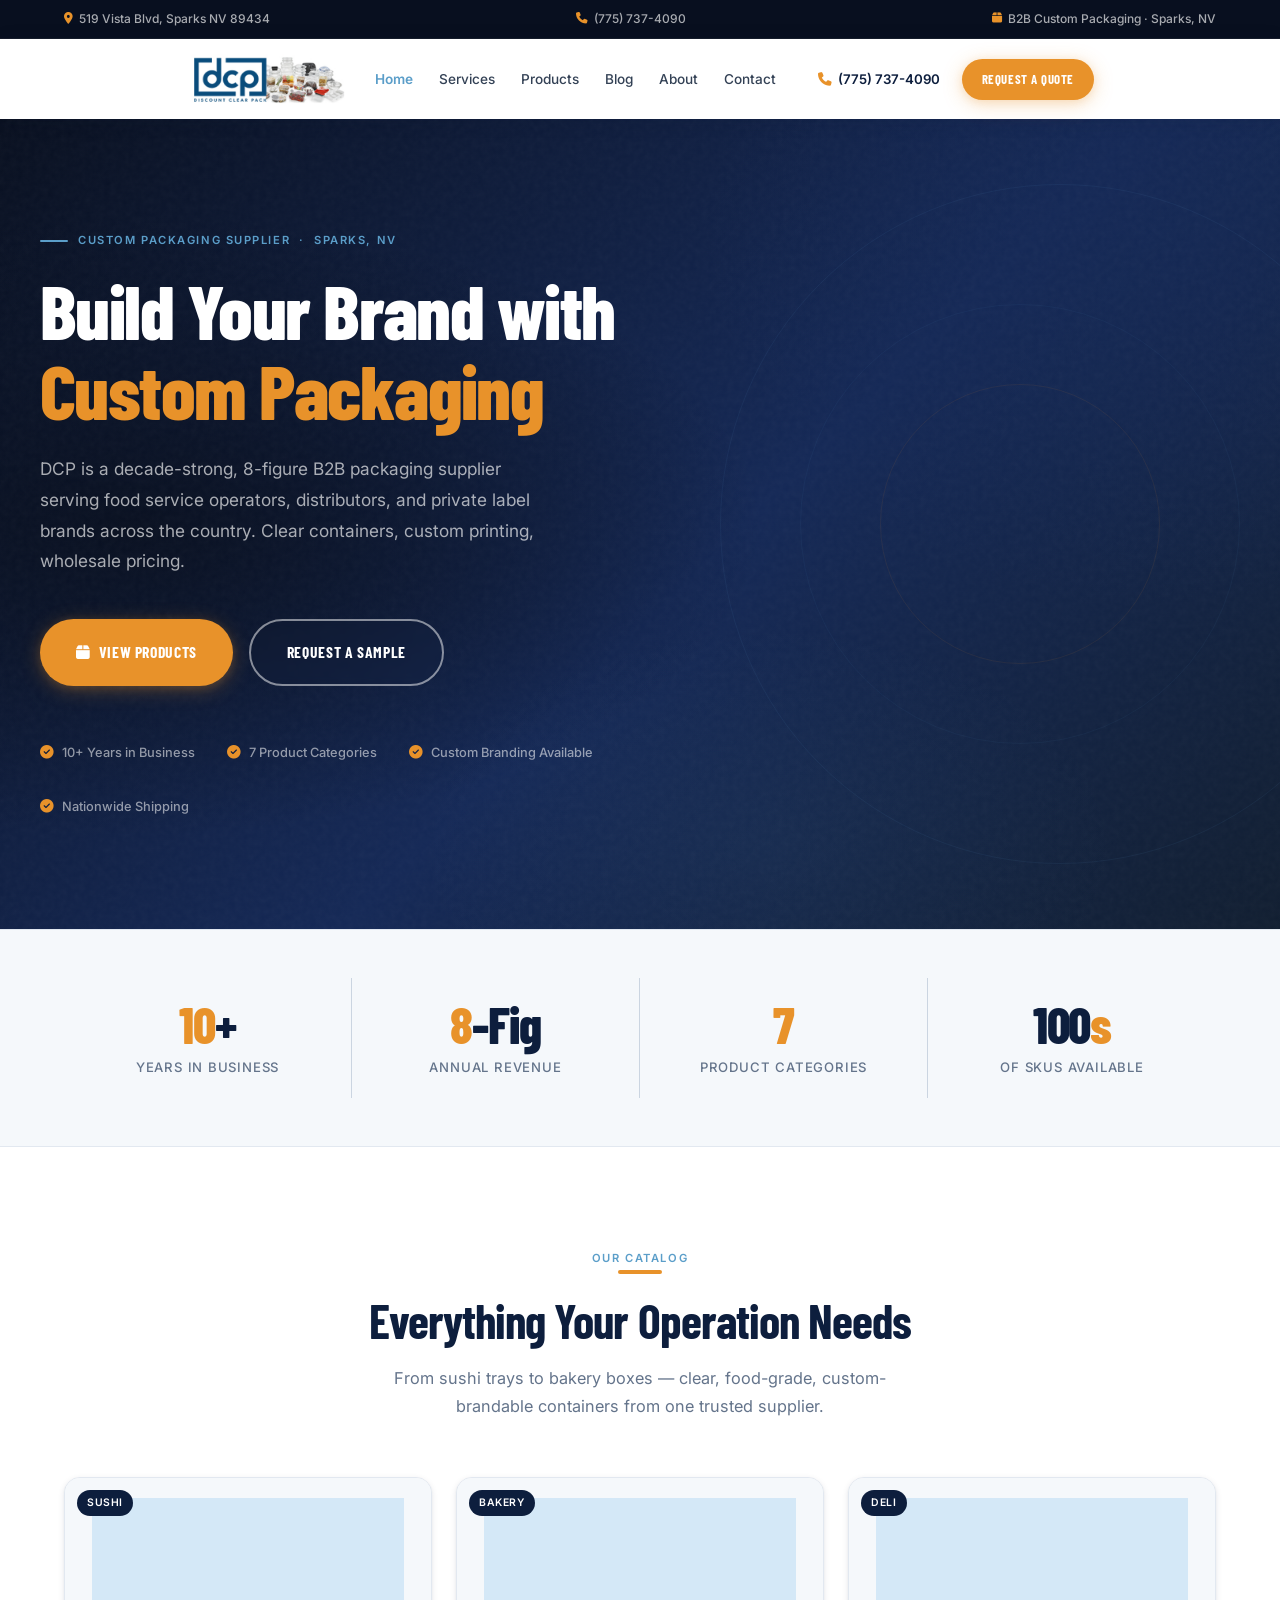
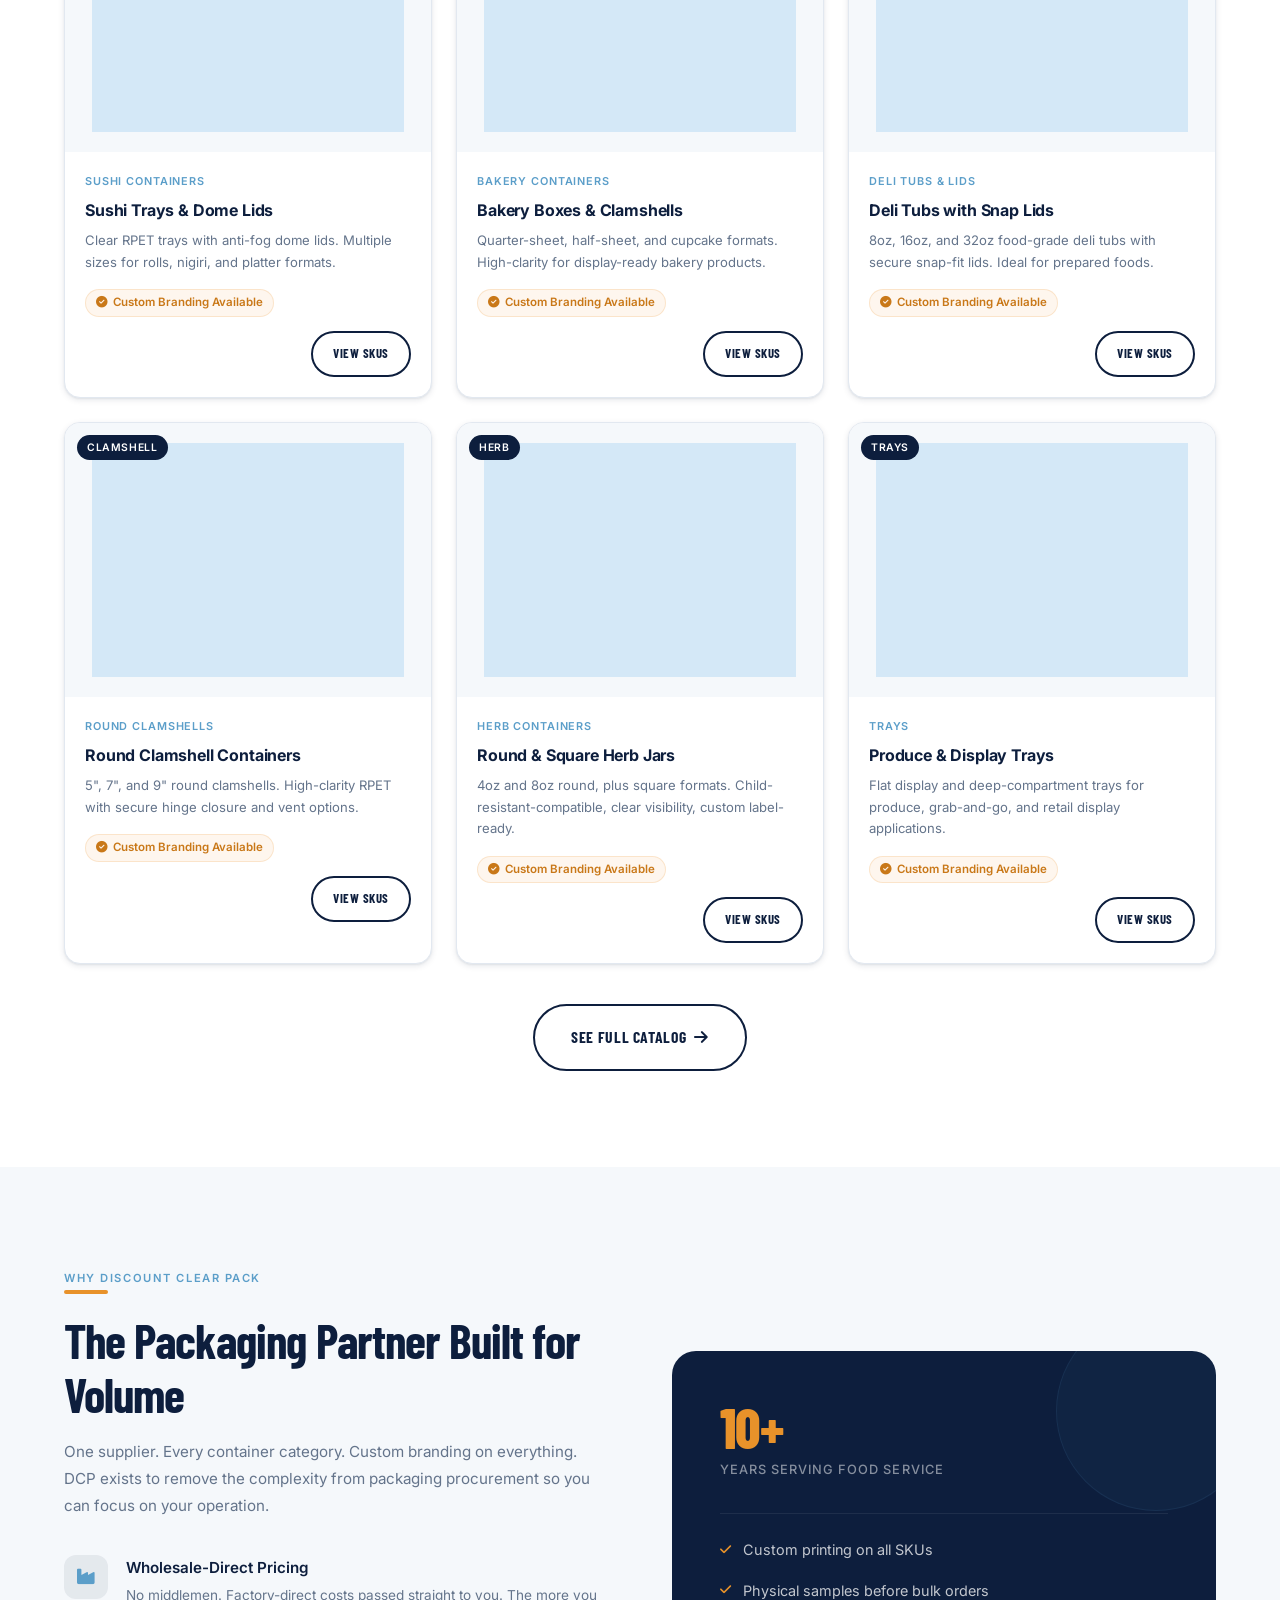
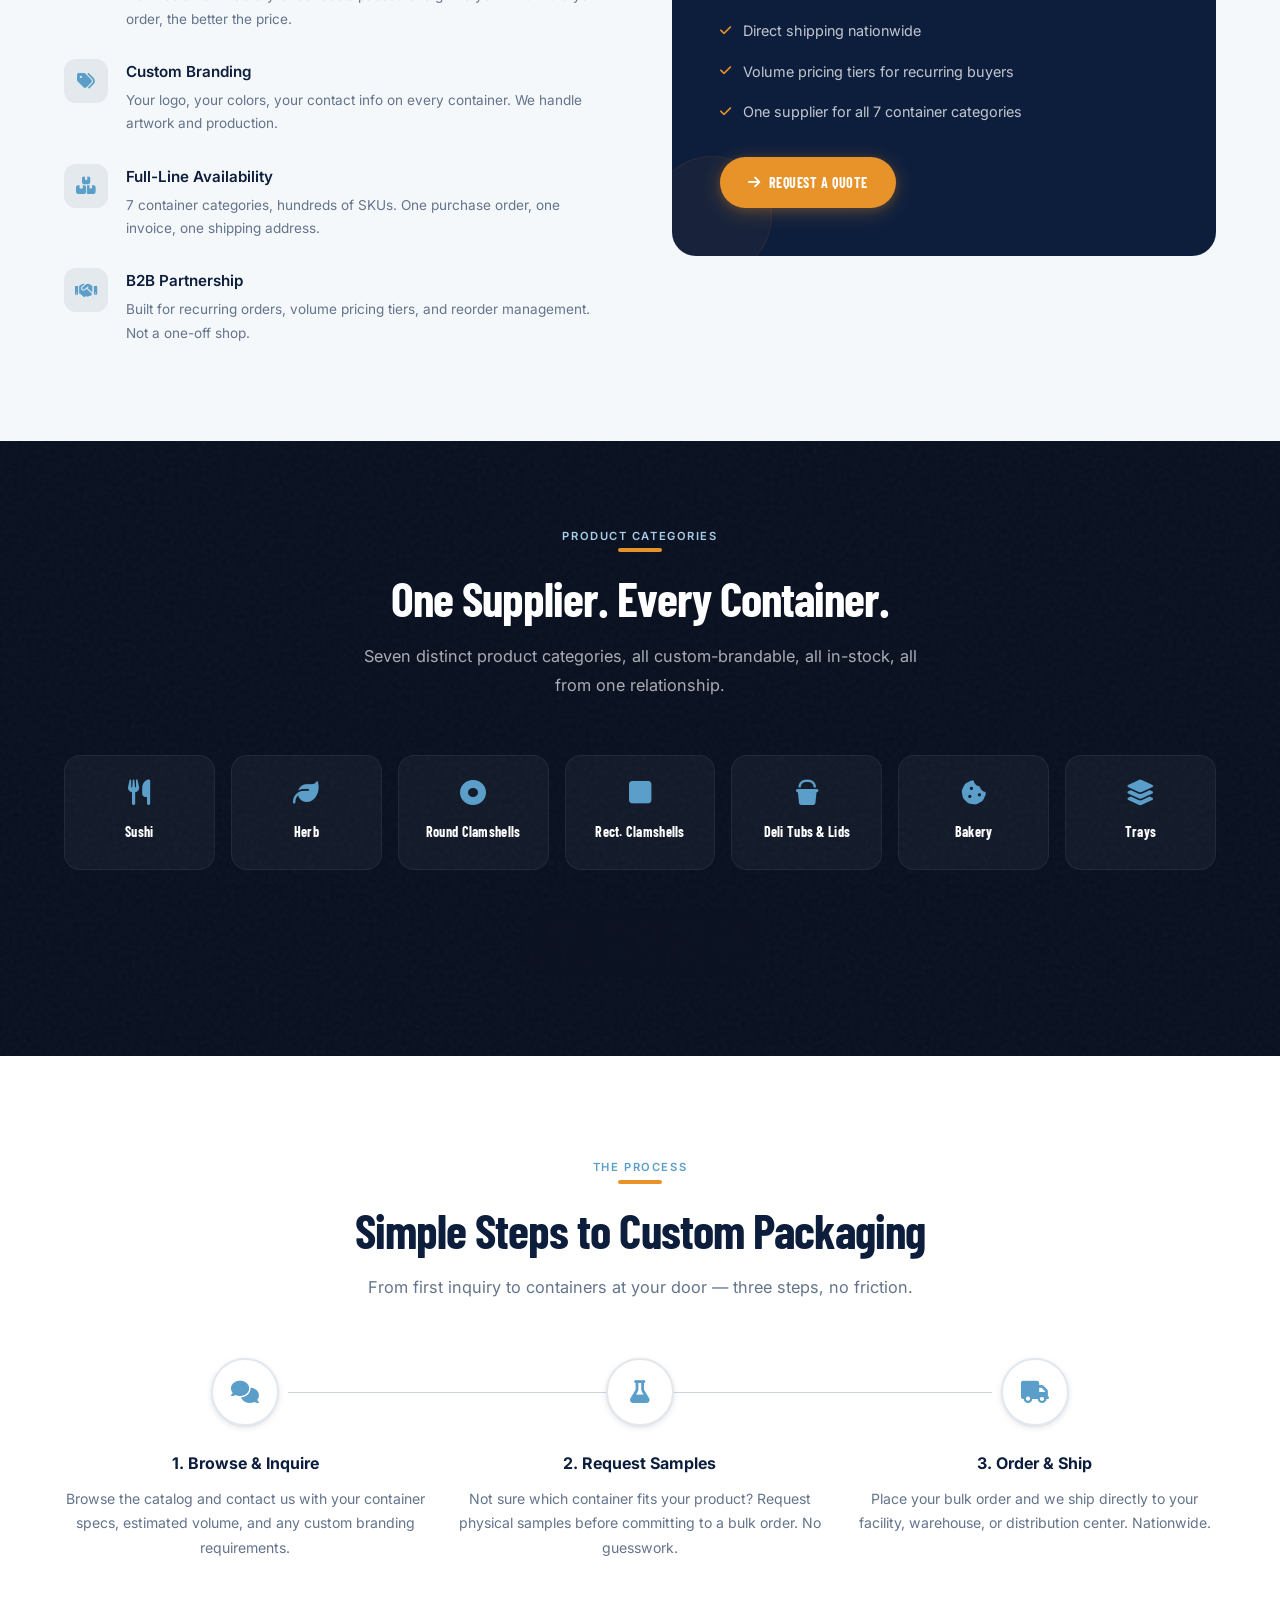
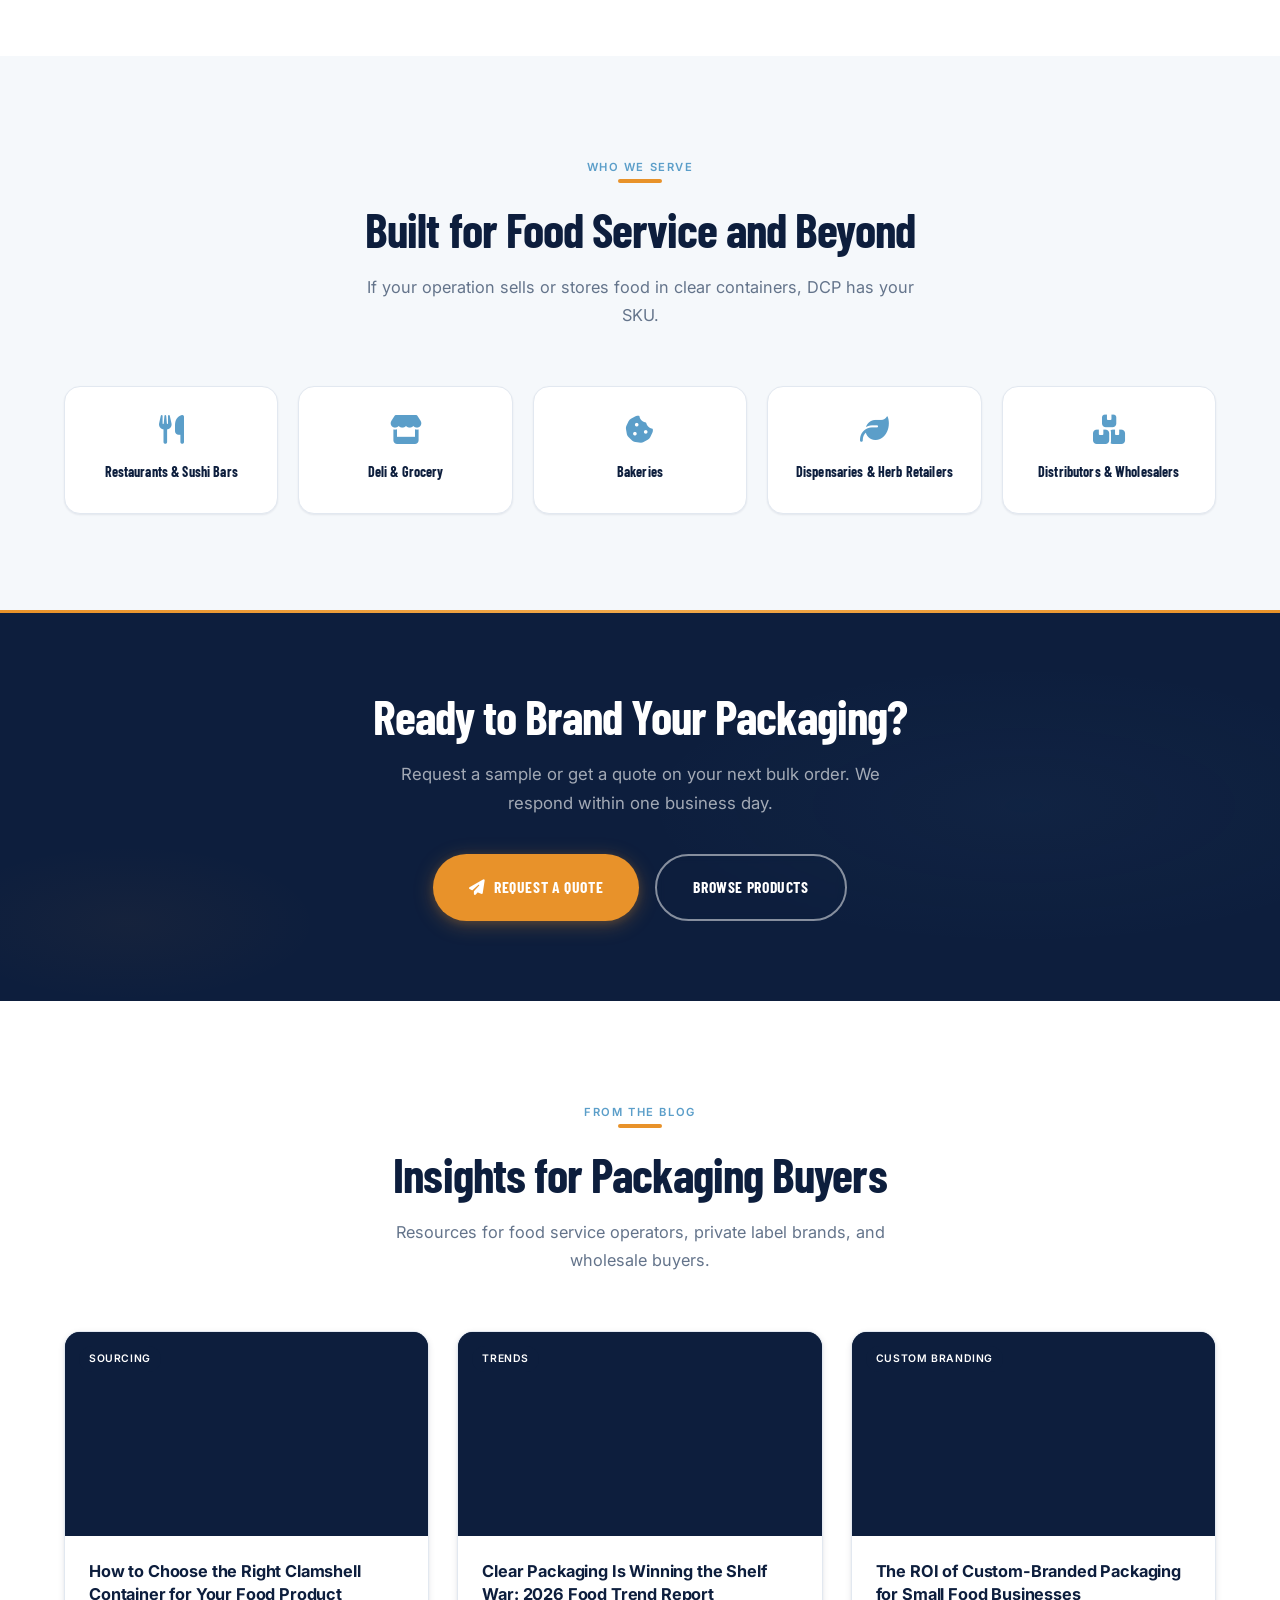
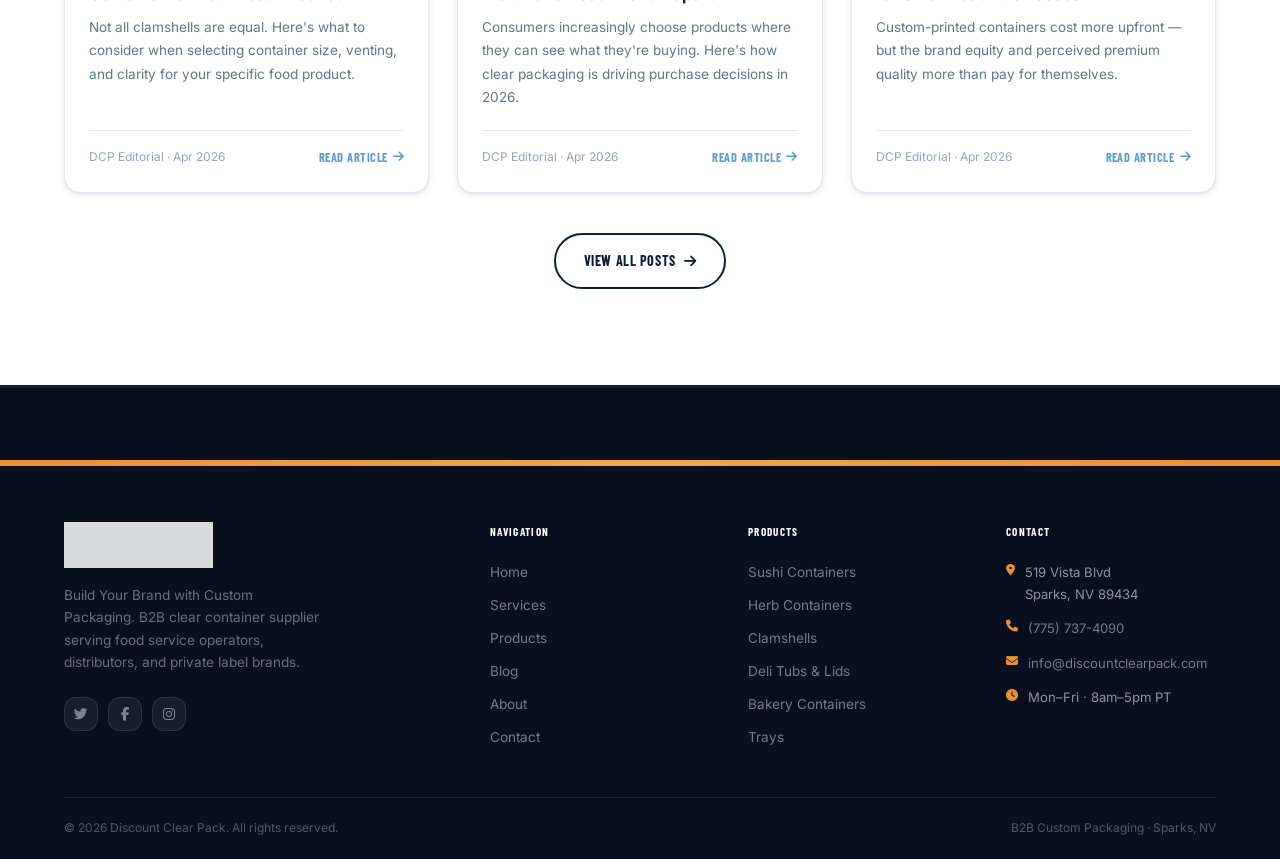
==== commit fb1cda1e: "Optimize mobile layout — fix inline grid overrides and responsive rules Replaced 5 inline grid-templ" ====
--- a/index.html
+++ b/index.html
@@ -125,7 +125,7 @@
       <h2 class="section-title">Everything Your Operation Needs</h2>
       <p class="section-subtitle">From sushi trays to bakery boxes — clear, food-grade, custom-brandable containers from one trusted supplier.</p>
     </div>
-    <div style="display:grid;grid-template-columns:repeat(3,1fr);gap:24px;margin-bottom:40px;">
+    <div class="grid-3" style="margin-bottom:40px;">
       <div class="product-card reveal">
         <div class="product-card__img">
           <span class="product-card__badge">Sushi</span>
@@ -216,7 +216,7 @@
 ════════════════════════════════════════ -->
 <section class="section bg-off-white">
   <div class="container">
-    <div style="display:grid;grid-template-columns:1fr 1fr;gap:72px;align-items:center;">
+    <div class="grid-2-col">
       <div class="reveal">
         <span class="section-label">WHY DISCOUNT CLEAR PACK</span>
         <div class="section-divider"></div>
--- a/style.css
+++ b/style.css
@@ -1419,6 +1419,27 @@
 .js-ready .reveal-delay-3 { transition-delay: .3s; }
 .js-ready .reveal-delay-4 { transition-delay: .4s; }
 
+/* ============================================================
+   Responsive Grid Helpers
+   (replaces inline grid styles so media queries can override)
+   ============================================================ */
+.grid-3 {
+  display: grid;
+  grid-template-columns: repeat(3, 1fr);
+  gap: 24px;
+}
+.grid-2-col {
+  display: grid;
+  grid-template-columns: 1fr 1fr;
+  align-items: center;
+  gap: 64px;
+}
+.stat-cards-grid {
+  display: grid;
+  grid-template-columns: repeat(4, 1fr);
+  gap: 20px;
+}
+
 @media (prefers-reduced-motion: reduce) {
   .js-ready .reveal { opacity: 1; transform: none; transition: none; }
   .btn { transition: none; }
@@ -1477,6 +1498,21 @@
   .newsletter-strip__inner { flex-direction: column; }
   .newsletter-form  { flex-direction: column; }
   .newsletter-form input { min-width: auto; width: 100%; }
+
+  /* Responsive grid helpers */
+  .grid-3     { grid-template-columns: 1fr; }
+  .grid-2-col { grid-template-columns: 1fr; gap: 36px; }
+  .stat-cards-grid { grid-template-columns: repeat(2, 1fr); }
+
+  /* Page hero tighter on mobile */
+  .page-hero { padding: 48px 0; }
+
+  /* Filter bar smaller pills */
+  .filter-btn { padding: 6px 12px; font-size: .73rem; }
+  .filter-bar { gap: 8px; }
+
+  /* Section header less bottom margin */
+  .section-header { margin-bottom: 36px; }
 }
 
 /* ============================================================
@@ -1492,4 +1528,6 @@
   .hero__cta        { flex-direction: column; }
   .cta-banner__btns { flex-direction: column; align-items: center; }
   .form-card        { padding: 24px; }
-}
+  .stat-cards-grid  { grid-template-columns: 1fr; }
+  .hero__proof      { flex-direction: column; gap: 10px; }
+}
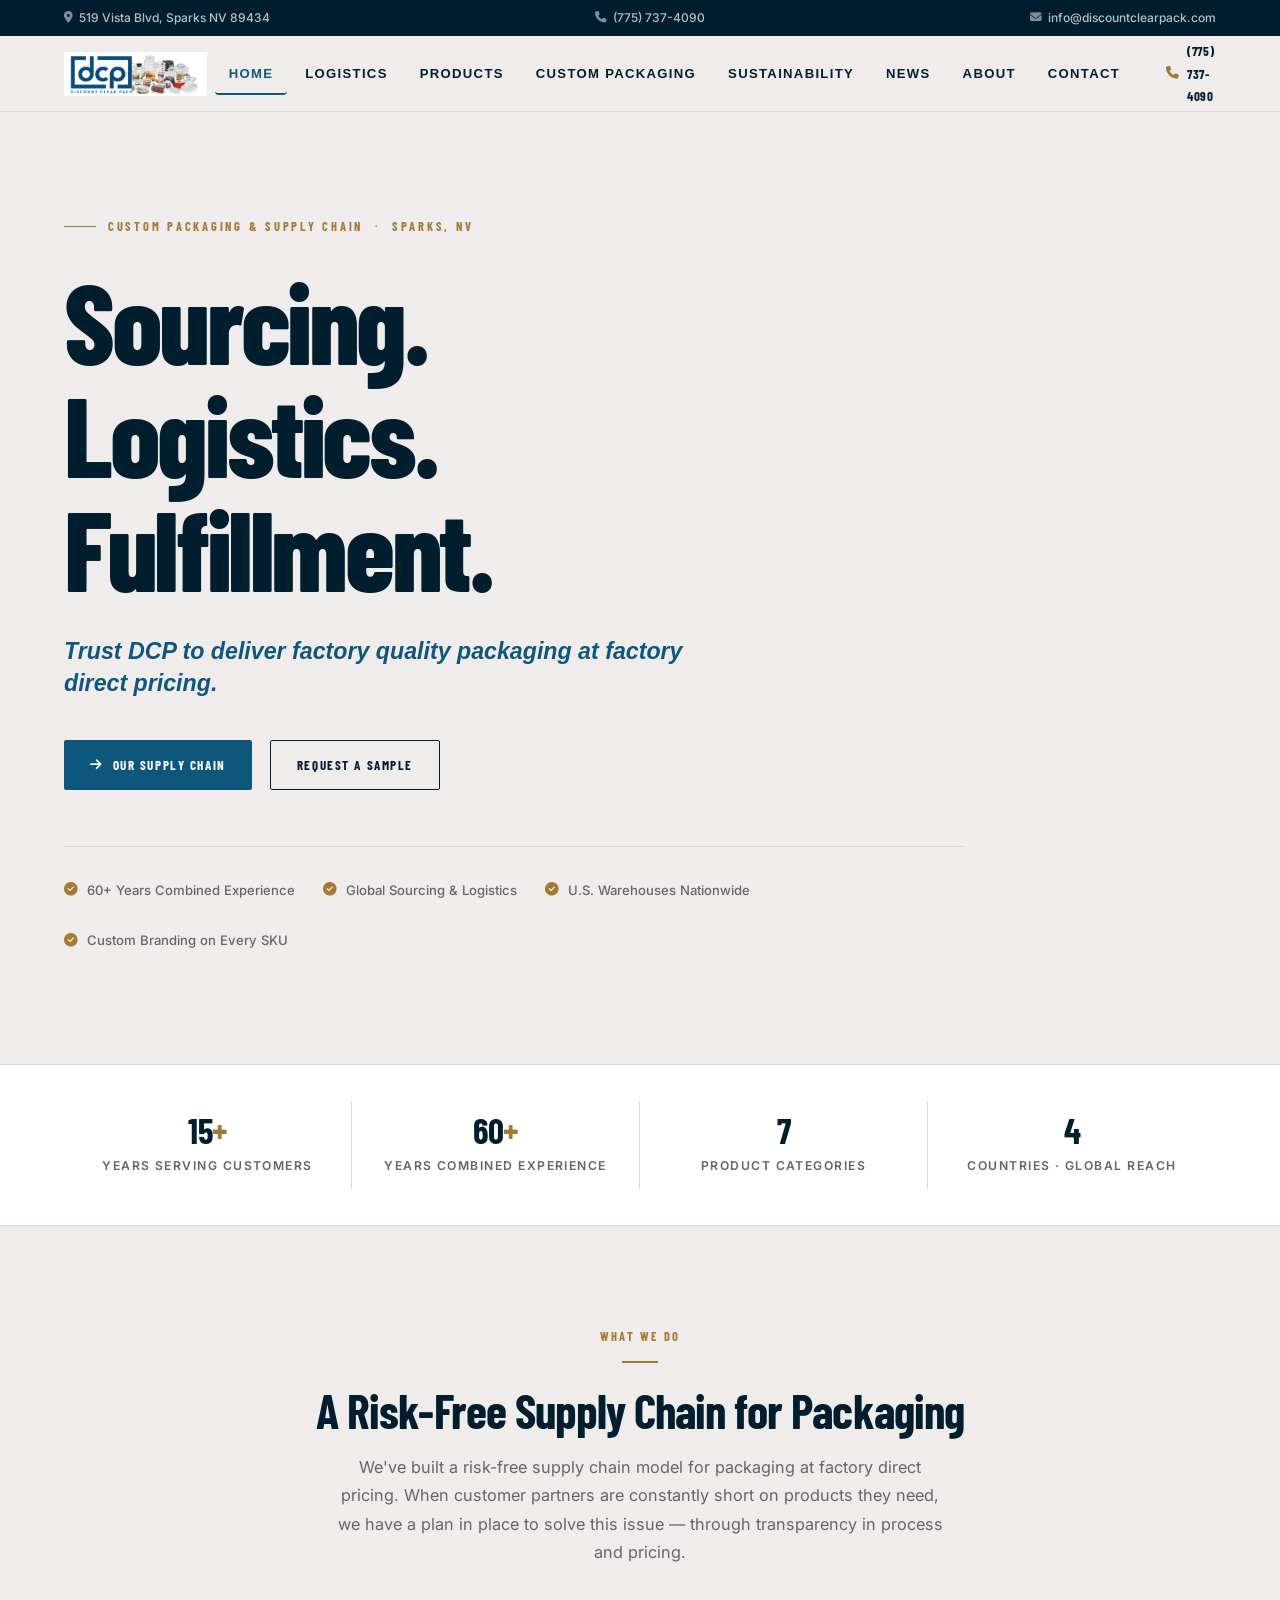
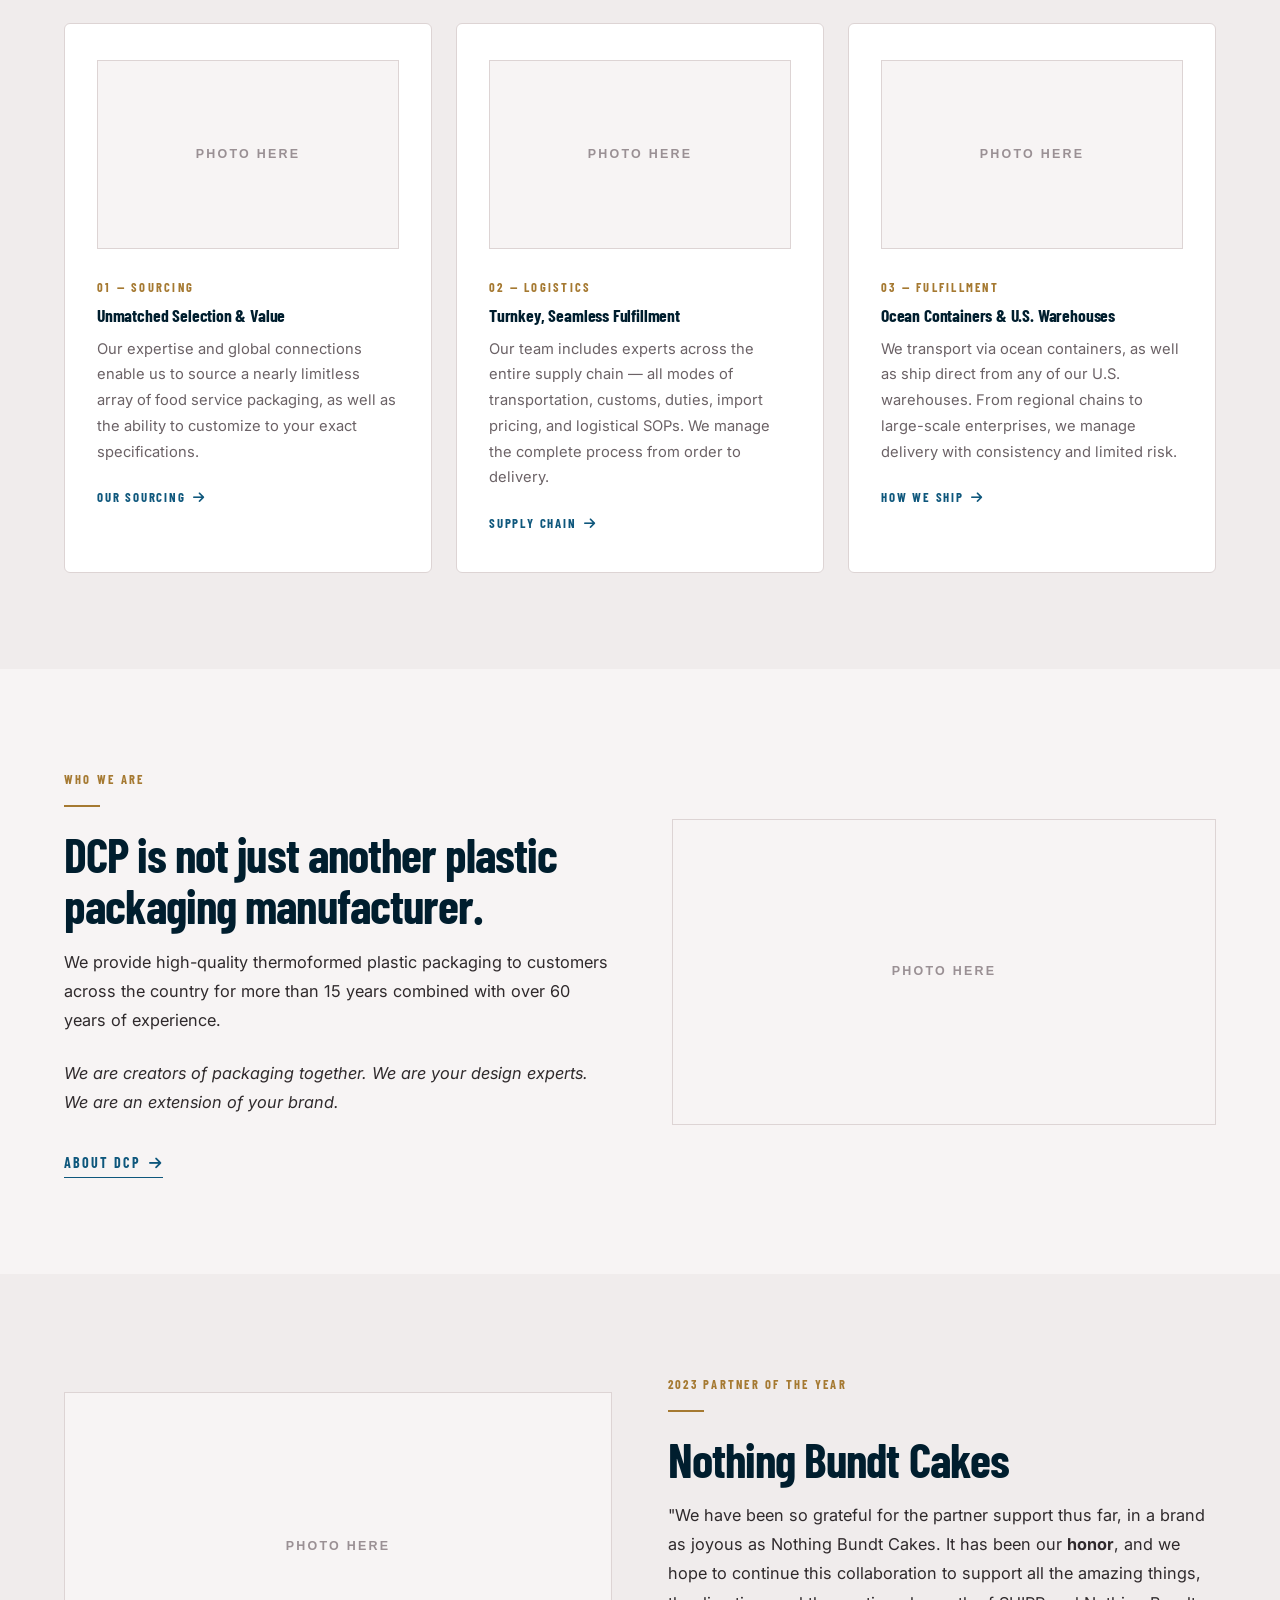
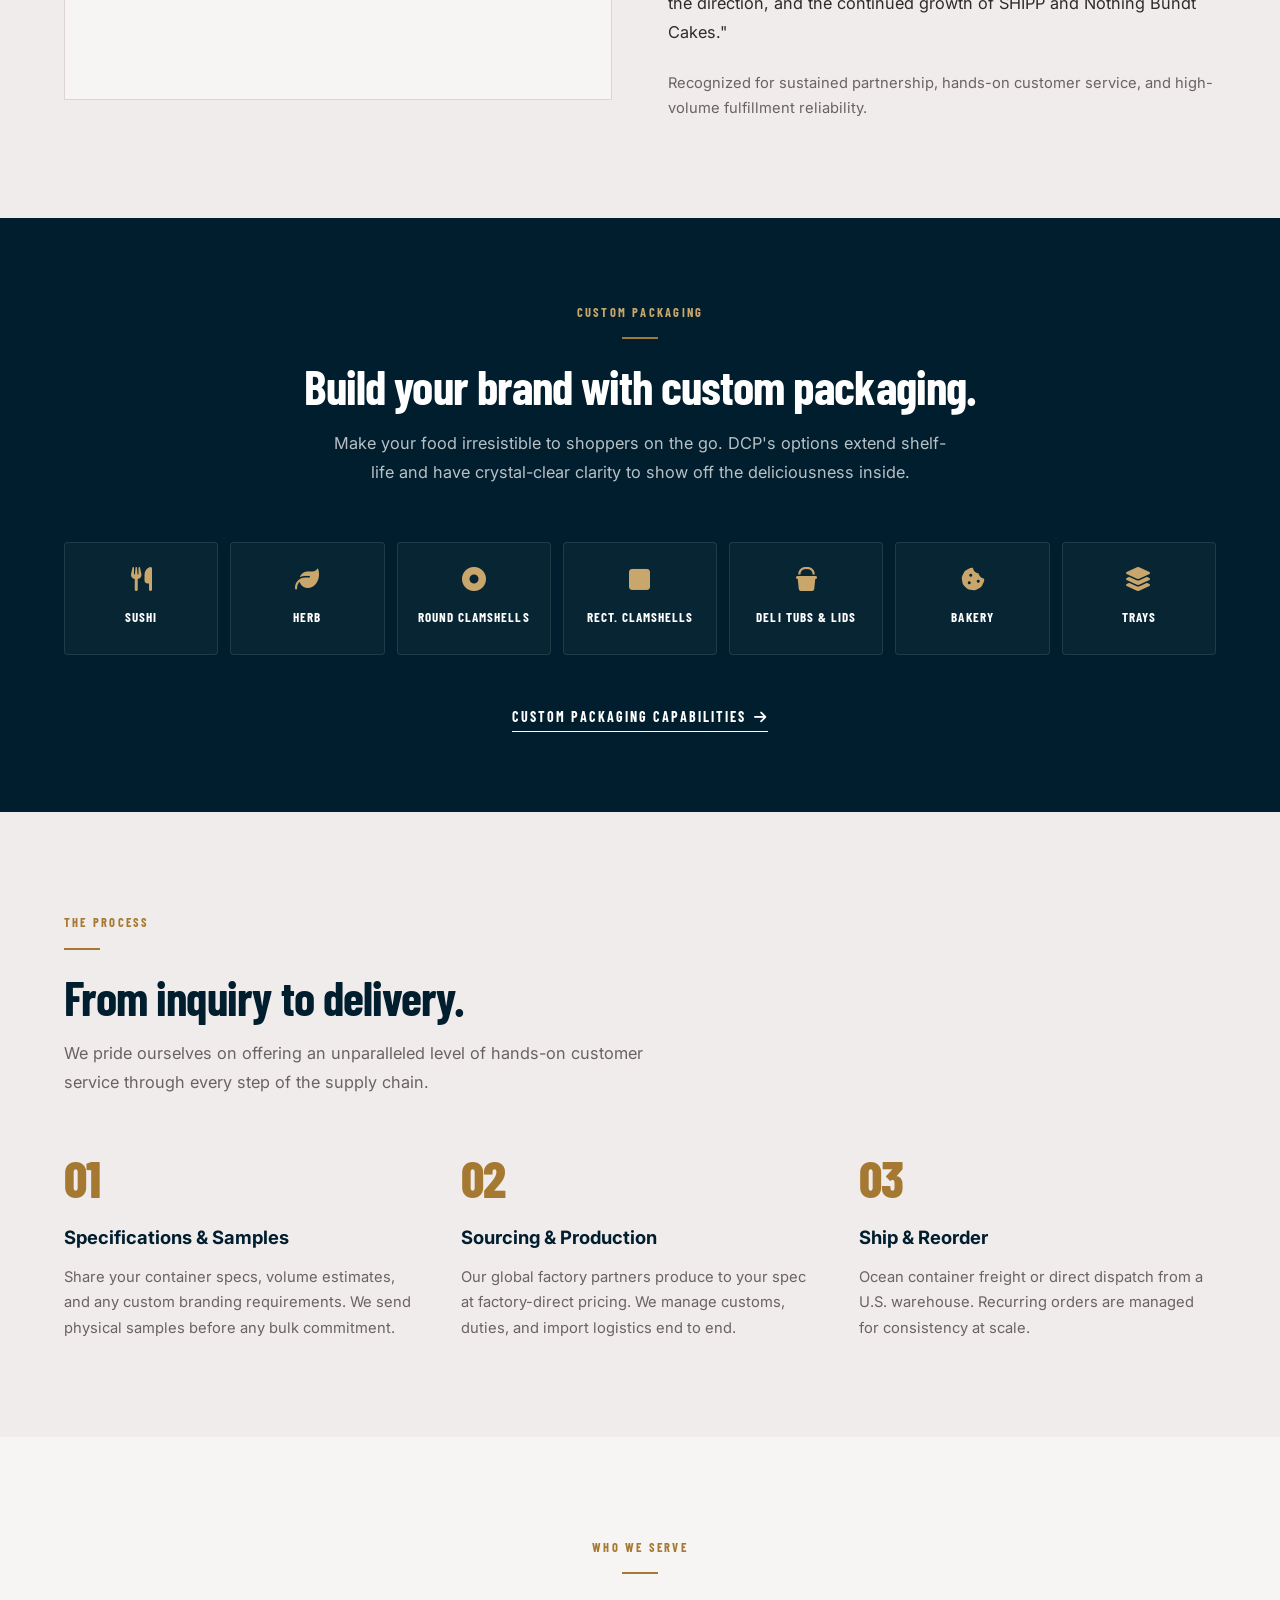
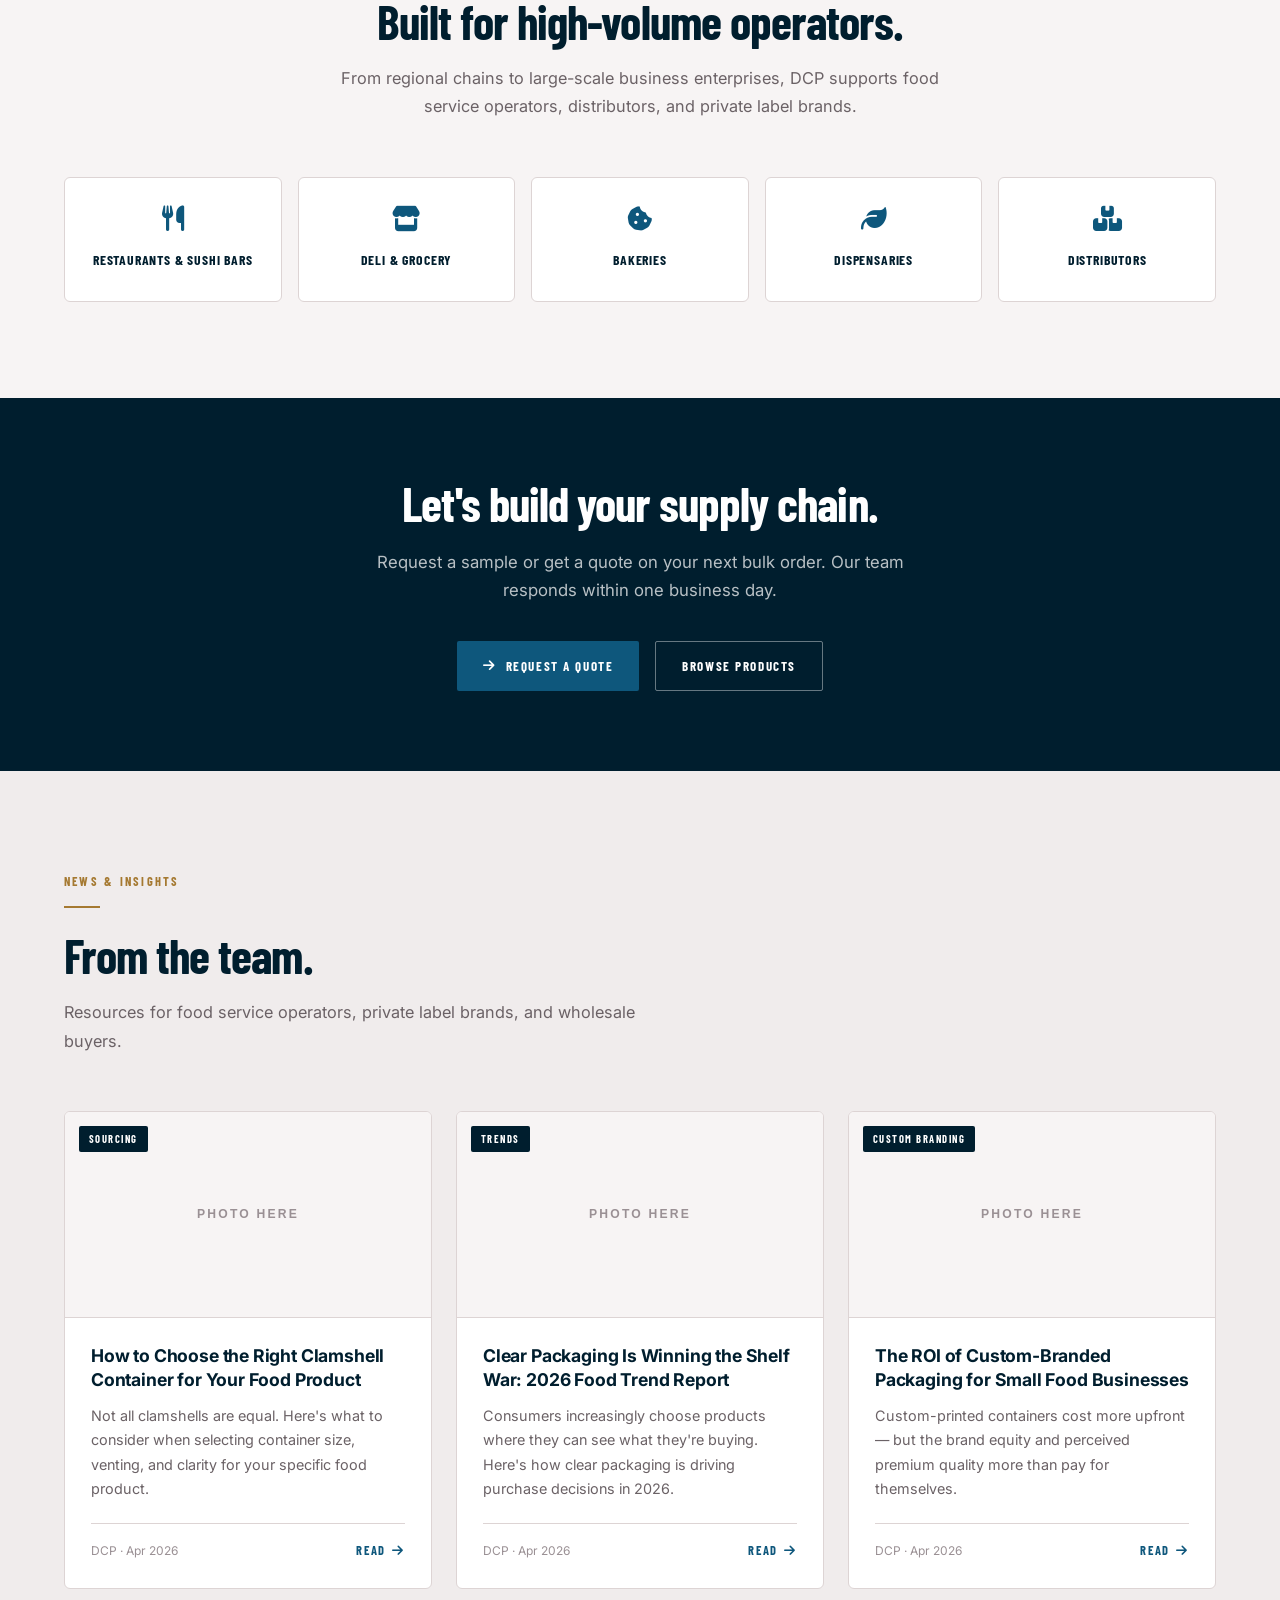
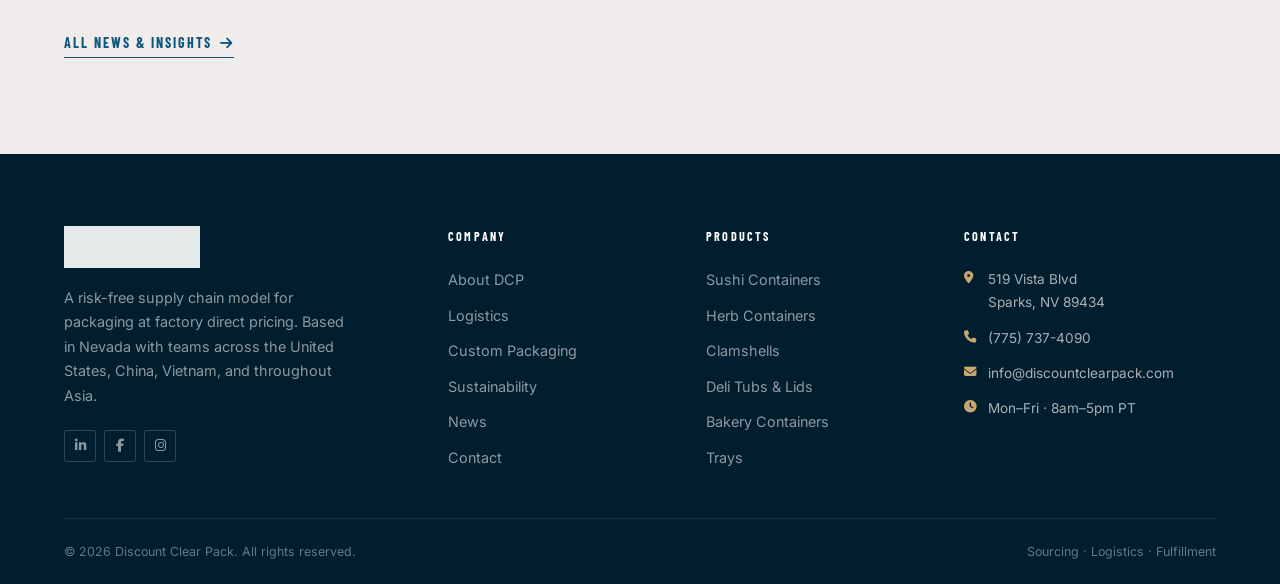
==== commit c440eb6c: "Rebuild site on real DCP brand — Tiger-style template, PPT-sourced copy - New palette from DCP Power" ====
--- a/index.html
+++ b/index.html
@@ -3,8 +3,8 @@
 <head>
 <meta charset="UTF-8">
 <meta name="viewport" content="width=device-width, initial-scale=1.0">
-<title>Discount Clear Pack — Build Your Brand with Custom Packaging</title>
-<meta name="description" content="DCP is a decade-strong B2B clear packaging supplier in Sparks, NV. Custom-printed containers, wholesale pricing, 7 product categories. Sushi, bakery, deli, herb, clamshells & more.">
+<title>Discount Clear Pack — Sourcing. Logistics. Fulfillment.</title>
+<meta name="description" content="DCP is a global supply chain partner for clear food-grade packaging. Factory-direct pricing, custom branding, ocean container logistics. Nevada-based with teams across the U.S. and Asia.">
 <link rel="stylesheet" href="style.css">
 <link rel="stylesheet" href="https://cdnjs.cloudflare.com/ajax/libs/font-awesome/6.5.0/css/all.min.css">
 </head>
@@ -16,7 +16,7 @@
     <div class="top-bar__inner">
       <div class="top-bar__item"><i class="fas fa-map-marker-alt"></i><span>519 Vista Blvd, Sparks NV 89434</span></div>
       <div class="top-bar__item"><i class="fas fa-phone"></i><a href="tel:7757374090">(775) 737-4090</a></div>
-      <div class="top-bar__item"><i class="fas fa-box"></i><span>B2B Custom Packaging · Sparks, NV</span></div>
+      <div class="top-bar__item"><i class="fas fa-envelope"></i><a href="mailto:info@discountclearpack.com">info@discountclearpack.com</a></div>
     </div>
   </div>
 </div>
@@ -30,15 +30,16 @@
       </a>
       <div class="navbar__nav">
         <a href="index.html" class="active">Home</a>
-        <a href="services.html">Services</a>
+        <a href="logistics.html">Logistics</a>
         <a href="products.html">Products</a>
-        <a href="blog.html">Blog</a>
+        <a href="custom-packaging.html">Custom Packaging</a>
+        <a href="sustainability.html">Sustainability</a>
+        <a href="blog.html">News</a>
         <a href="about.html">About</a>
         <a href="contact.html">Contact</a>
       </div>
       <div class="navbar__actions">
         <a href="tel:7757374090" class="navbar__phone"><i class="fas fa-phone"></i>(775) 737-4090</a>
-        <a href="contact.html" class="btn btn-primary btn-sm">Request a Quote</a>
       </div>
       <button class="navbar__hamburger" aria-label="Open menu" aria-expanded="false">
         <span></span><span></span><span></span>
@@ -53,9 +54,11 @@
   <div class="mobile-menu__inner">
     <nav>
       <a href="index.html">Home</a>
-      <a href="services.html">Services</a>
+      <a href="logistics.html">Logistics</a>
       <a href="products.html">Products</a>
-      <a href="blog.html">Blog</a>
+      <a href="custom-packaging.html">Custom Packaging</a>
+      <a href="sustainability.html">Sustainability</a>
+      <a href="blog.html">News</a>
       <a href="about.html">About</a>
       <a href="contact.html">Contact</a>
     </nav>
@@ -68,240 +71,136 @@
 </div>
 
 <!-- ════════════════════════════════════════
-     HERO
+     HERO — Sourcing. Logistics. Fulfillment.
+     (Mirrors DCP PowerPoint slide 1 verbatim)
 ════════════════════════════════════════ -->
 <section class="hero" aria-label="Hero section">
-  <div class="hero__ring hero__ring-1"></div>
-  <div class="hero__ring hero__ring-2"></div>
-  <div class="hero__ring hero__ring-3"></div>
-  <!-- Abstract packaging silhouettes -->
-  <div class="hero__floats" aria-hidden="true">
-    <div class="hero__float hero__float-1"></div>
-    <div class="hero__float hero__float-2"></div>
-    <div class="hero__float hero__float-3"></div>
-    <div class="hero__float hero__float-4"></div>
-  </div>
   <div class="container hero__content">
     <div class="hero__inner">
-      <div class="hero__eyebrow">Custom Packaging Supplier &nbsp;·&nbsp; Sparks, NV</div>
-      <h1 class="hero__title">Build Your Brand with <em>Custom Packaging</em></h1>
-      <p class="hero__subtitle">DCP is a decade-strong, 8-figure B2B packaging supplier serving food service operators, distributors, and private label brands across the country. Clear containers, custom printing, wholesale pricing.</p>
+      <div class="hero__eyebrow">Custom Packaging &amp; Supply Chain &nbsp;·&nbsp; Sparks, NV</div>
+      <div class="hero__stack">
+        <span>Sourcing.</span>
+        <span>Logistics.</span>
+        <span>Fulfillment.</span>
+      </div>
+      <p class="hero__tagline">Trust DCP to deliver factory quality packaging at factory direct pricing.</p>
       <div class="hero__cta">
-        <a href="products.html" class="btn btn-primary btn-lg"><i class="fas fa-box"></i> View Products</a>
-        <a href="contact.html" class="btn btn-ghost btn-lg">Request a Sample</a>
+        <a href="logistics.html" class="btn btn-primary"><i class="fas fa-arrow-right"></i> Our Supply Chain</a>
+        <a href="contact.html" class="btn btn-outline">Request a Sample</a>
       </div>
       <div class="hero__proof">
-        <div class="hero__proof-item"><i class="fas fa-check-circle"></i> 10+ Years in Business</div>
-        <div class="hero__proof-item"><i class="fas fa-check-circle"></i> 7 Product Categories</div>
-        <div class="hero__proof-item"><i class="fas fa-check-circle"></i> Custom Branding Available</div>
-        <div class="hero__proof-item"><i class="fas fa-check-circle"></i> Nationwide Shipping</div>
-      </div>
-    </div>
-  </div>
-</section>
-
-<!-- ════════════════════════════════════════
-     TRUST STRIP
+        <div class="hero__proof-item"><i class="fas fa-check-circle"></i> 60+ Years Combined Experience</div>
+        <div class="hero__proof-item"><i class="fas fa-check-circle"></i> Global Sourcing &amp; Logistics</div>
+        <div class="hero__proof-item"><i class="fas fa-check-circle"></i> U.S. Warehouses Nationwide</div>
+        <div class="hero__proof-item"><i class="fas fa-check-circle"></i> Custom Branding on Every SKU</div>
+      </div>
+    </div>
+  </div>
+</section>
+
+<!-- ════════════════════════════════════════
+     TRUST STRIP — restrained, no 8-figure stat
 ════════════════════════════════════════ -->
 <div class="trust-strip">
   <div class="container">
     <div class="trust-strip__grid">
-      <div class="trust-stat reveal"><div class="trust-stat__number"><span>10</span>+</div><div class="trust-stat__label">Years in Business</div></div>
-      <div class="trust-stat reveal reveal-delay-1"><div class="trust-stat__number"><span>8</span>-Fig</div><div class="trust-stat__label">Annual Revenue</div></div>
-      <div class="trust-stat reveal reveal-delay-2"><div class="trust-stat__number"><span>7</span></div><div class="trust-stat__label">Product Categories</div></div>
-      <div class="trust-stat reveal reveal-delay-3"><div class="trust-stat__number">100<span>s</span></div><div class="trust-stat__label">of SKUs Available</div></div>
+      <div class="trust-stat reveal"><div class="trust-stat__number">15<span>+</span></div><div class="trust-stat__label">Years Serving Customers</div></div>
+      <div class="trust-stat reveal reveal-delay-1"><div class="trust-stat__number">60<span>+</span></div><div class="trust-stat__label">Years Combined Experience</div></div>
+      <div class="trust-stat reveal reveal-delay-2"><div class="trust-stat__number">7</div><div class="trust-stat__label">Product Categories</div></div>
+      <div class="trust-stat reveal reveal-delay-3"><div class="trust-stat__number">4</div><div class="trust-stat__label">Countries · Global Reach</div></div>
     </div>
   </div>
 </div>
 
 <!-- ════════════════════════════════════════
-     PRODUCTS PREVIEW
+     THREE PILLARS — Sourcing / Logistics / Fulfillment
+     (Built from DCP slides 2 + 3)
 ════════════════════════════════════════ -->
 <section class="section">
   <div class="container">
     <div class="section-header centered reveal">
-      <span class="section-label">OUR CATALOG</span>
+      <span class="section-label">WHAT WE DO</span>
       <div class="section-divider c"></div>
-      <h2 class="section-title">Everything Your Operation Needs</h2>
-      <p class="section-subtitle">From sushi trays to bakery boxes — clear, food-grade, custom-brandable containers from one trusted supplier.</p>
-    </div>
-    <div class="grid-3" style="margin-bottom:40px;">
-      <div class="product-card reveal">
-        <div class="product-card__img">
-          <span class="product-card__badge">Sushi</span>
-          <img src="data:image/svg+xml,%3Csvg xmlns='http://www.w3.org/2000/svg' width='400' height='300'%3E%3Crect width='100%25' height='100%25' fill='%23D4E8F7'/%3E%3C/svg%3E" alt="Sushi Containers">
-        </div>
-        <div class="product-card__body">
-          <div class="product-card__cat">Sushi Containers</div>
-          <div class="product-card__name">Sushi Trays &amp; Dome Lids</div>
-          <div class="product-card__desc">Clear RPET trays with anti-fog dome lids. Multiple sizes for rolls, nigiri, and platter formats.</div>
-          <div class="product-card__tag"><i class="fas fa-check-circle"></i> Custom Branding Available</div>
-          <div class="product-card__action"><a href="products.html#sushi" class="btn btn-outline btn-sm">View SKUs</a></div>
-        </div>
-      </div>
-      <div class="product-card reveal reveal-delay-1">
-        <div class="product-card__img">
-          <span class="product-card__badge">Bakery</span>
-          <img src="data:image/svg+xml,%3Csvg xmlns='http://www.w3.org/2000/svg' width='400' height='300'%3E%3Crect width='100%25' height='100%25' fill='%23D4E8F7'/%3E%3C/svg%3E" alt="Bakery Containers">
-        </div>
-        <div class="product-card__body">
-          <div class="product-card__cat">Bakery Containers</div>
-          <div class="product-card__name">Bakery Boxes &amp; Clamshells</div>
-          <div class="product-card__desc">Quarter-sheet, half-sheet, and cupcake formats. High-clarity for display-ready bakery products.</div>
-          <div class="product-card__tag"><i class="fas fa-check-circle"></i> Custom Branding Available</div>
-          <div class="product-card__action"><a href="products.html#bakery" class="btn btn-outline btn-sm">View SKUs</a></div>
-        </div>
-      </div>
-      <div class="product-card reveal reveal-delay-2">
-        <div class="product-card__img">
-          <span class="product-card__badge">Deli</span>
-          <img src="data:image/svg+xml,%3Csvg xmlns='http://www.w3.org/2000/svg' width='400' height='300'%3E%3Crect width='100%25' height='100%25' fill='%23D4E8F7'/%3E%3C/svg%3E" alt="Deli Tubs and Lids">
-        </div>
-        <div class="product-card__body">
-          <div class="product-card__cat">Deli Tubs &amp; Lids</div>
-          <div class="product-card__name">Deli Tubs with Snap Lids</div>
-          <div class="product-card__desc">8oz, 16oz, and 32oz food-grade deli tubs with secure snap-fit lids. Ideal for prepared foods.</div>
-          <div class="product-card__tag"><i class="fas fa-check-circle"></i> Custom Branding Available</div>
-          <div class="product-card__action"><a href="products.html#deli" class="btn btn-outline btn-sm">View SKUs</a></div>
-        </div>
-      </div>
-      <div class="product-card reveal">
-        <div class="product-card__img">
-          <span class="product-card__badge">Clamshell</span>
-          <img src="data:image/svg+xml,%3Csvg xmlns='http://www.w3.org/2000/svg' width='400' height='300'%3E%3Crect width='100%25' height='100%25' fill='%23D4E8F7'/%3E%3C/svg%3E" alt="Round Clamshells">
-        </div>
-        <div class="product-card__body">
-          <div class="product-card__cat">Round Clamshells</div>
-          <div class="product-card__name">Round Clamshell Containers</div>
-          <div class="product-card__desc">5", 7", and 9" round clamshells. High-clarity RPET with secure hinge closure and vent options.</div>
-          <div class="product-card__tag"><i class="fas fa-check-circle"></i> Custom Branding Available</div>
-          <div class="product-card__action"><a href="products.html#round-clamshells" class="btn btn-outline btn-sm">View SKUs</a></div>
-        </div>
-      </div>
-      <div class="product-card reveal reveal-delay-1">
-        <div class="product-card__img">
-          <span class="product-card__badge">Herb</span>
-          <img src="data:image/svg+xml,%3Csvg xmlns='http://www.w3.org/2000/svg' width='400' height='300'%3E%3Crect width='100%25' height='100%25' fill='%23D4E8F7'/%3E%3C/svg%3E" alt="Herb Containers">
-        </div>
-        <div class="product-card__body">
-          <div class="product-card__cat">Herb Containers</div>
-          <div class="product-card__name">Round &amp; Square Herb Jars</div>
-          <div class="product-card__desc">4oz and 8oz round, plus square formats. Child-resistant-compatible, clear visibility, custom label-ready.</div>
-          <div class="product-card__tag"><i class="fas fa-check-circle"></i> Custom Branding Available</div>
-          <div class="product-card__action"><a href="products.html#herb" class="btn btn-outline btn-sm">View SKUs</a></div>
-        </div>
-      </div>
-      <div class="product-card reveal reveal-delay-2">
-        <div class="product-card__img">
-          <span class="product-card__badge">Trays</span>
-          <img src="data:image/svg+xml,%3Csvg xmlns='http://www.w3.org/2000/svg' width='400' height='300'%3E%3Crect width='100%25' height='100%25' fill='%23D4E8F7'/%3E%3C/svg%3E" alt="Trays">
-        </div>
-        <div class="product-card__body">
-          <div class="product-card__cat">Trays</div>
-          <div class="product-card__name">Produce &amp; Display Trays</div>
-          <div class="product-card__desc">Flat display and deep-compartment trays for produce, grab-and-go, and retail display applications.</div>
-          <div class="product-card__tag"><i class="fas fa-check-circle"></i> Custom Branding Available</div>
-          <div class="product-card__action"><a href="products.html#trays" class="btn btn-outline btn-sm">View SKUs</a></div>
-        </div>
-      </div>
-    </div>
-    <div style="text-align:center;" class="reveal">
-      <a href="products.html" class="btn btn-outline btn-lg">See Full Catalog <i class="fas fa-arrow-right"></i></a>
-    </div>
-  </div>
-</section>
-
-<!-- ════════════════════════════════════════
-     WHY DCP
+      <h2 class="section-title">A Risk-Free Supply Chain for Packaging</h2>
+      <p class="section-subtitle">We've built a risk-free supply chain model for packaging at factory direct pricing. When customer partners are constantly short on products they need, we have a plan in place to solve this issue — through transparency in process and pricing.</p>
+    </div>
+    <div class="grid-3">
+      <div class="card reveal">
+        <div class="photo-placeholder" style="aspect-ratio:16/10;margin-bottom:24px;"></div>
+        <span class="section-label" style="margin-bottom:8px;">01 — Sourcing</span>
+        <h3 class="card__title">Unmatched Selection &amp; Value</h3>
+        <p class="card__desc">Our expertise and global connections enable us to source a nearly limitless array of food service packaging, as well as the ability to customize to your exact specifications.</p>
+        <a href="logistics.html" class="card__link">Our Sourcing <i class="fas fa-arrow-right"></i></a>
+      </div>
+      <div class="card reveal reveal-delay-1">
+        <div class="photo-placeholder" style="aspect-ratio:16/10;margin-bottom:24px;"></div>
+        <span class="section-label" style="margin-bottom:8px;">02 — Logistics</span>
+        <h3 class="card__title">Turnkey, Seamless Fulfillment</h3>
+        <p class="card__desc">Our team includes experts across the entire supply chain — all modes of transportation, customs, duties, import pricing, and logistical SOPs. We manage the complete process from order to delivery.</p>
+        <a href="logistics.html" class="card__link">Supply Chain <i class="fas fa-arrow-right"></i></a>
+      </div>
+      <div class="card reveal reveal-delay-2">
+        <div class="photo-placeholder" style="aspect-ratio:16/10;margin-bottom:24px;"></div>
+        <span class="section-label" style="margin-bottom:8px;">03 — Fulfillment</span>
+        <h3 class="card__title">Ocean Containers &amp; U.S. Warehouses</h3>
+        <p class="card__desc">We transport via ocean containers, as well as ship direct from any of our U.S. warehouses. From regional chains to large-scale enterprises, we manage delivery with consistency and limited risk.</p>
+        <a href="logistics.html" class="card__link">How We Ship <i class="fas fa-arrow-right"></i></a>
+      </div>
+    </div>
+  </div>
+</section>
+
+<!-- ════════════════════════════════════════
+     WHO WE ARE — DCP slide 5 verbatim
 ════════════════════════════════════════ -->
 <section class="section bg-off-white">
   <div class="container">
     <div class="grid-2-col">
       <div class="reveal">
-        <span class="section-label">WHY DISCOUNT CLEAR PACK</span>
+        <span class="section-label">WHO WE ARE</span>
         <div class="section-divider"></div>
-        <h2 class="section-title">The Packaging Partner Built for Volume</h2>
-        <p style="color:var(--gray-500);margin-bottom:36px;font-size:.95rem;line-height:1.78;">One supplier. Every container category. Custom branding on everything. DCP exists to remove the complexity from packaging procurement so you can focus on your operation.</p>
-        <div class="feature-list">
-          <div class="feature-item">
-            <div class="feature-item__icon"><i class="fas fa-industry"></i></div>
-            <div>
-              <div class="feature-item__title">Wholesale-Direct Pricing</div>
-              <div class="feature-item__desc">No middlemen. Factory-direct costs passed straight to you. The more you order, the better the price.</div>
-            </div>
-          </div>
-          <div class="feature-item">
-            <div class="feature-item__icon"><i class="fas fa-tags"></i></div>
-            <div>
-              <div class="feature-item__title">Custom Branding</div>
-              <div class="feature-item__desc">Your logo, your colors, your contact info on every container. We handle artwork and production.</div>
-            </div>
-          </div>
-          <div class="feature-item">
-            <div class="feature-item__icon"><i class="fas fa-boxes-stacked"></i></div>
-            <div>
-              <div class="feature-item__title">Full-Line Availability</div>
-              <div class="feature-item__desc">7 container categories, hundreds of SKUs. One purchase order, one invoice, one shipping address.</div>
-            </div>
-          </div>
-          <div class="feature-item">
-            <div class="feature-item__icon"><i class="fas fa-handshake"></i></div>
-            <div>
-              <div class="feature-item__title">B2B Partnership</div>
-              <div class="feature-item__desc">Built for recurring orders, volume pricing tiers, and reorder management. Not a one-off shop.</div>
-            </div>
-          </div>
-        </div>
-      </div>
-      <div class="reveal reveal-delay-2">
-        <div style="background:var(--navy);border-radius:var(--r-xl);padding:48px;position:relative;overflow:hidden;">
-          <div style="position:absolute;top:-40px;right:-40px;width:200px;height:200px;border-radius:50%;background:rgba(91,158,201,.05);border:1px solid rgba(91,158,201,.10);"></div>
-          <div style="position:absolute;bottom:-20px;left:-20px;width:120px;height:120px;border-radius:50%;background:rgba(232,146,42,.05);border:1px solid rgba(232,146,42,.08);"></div>
-          <div style="position:relative;z-index:1;">
-            <div style="font-family:var(--font-h);font-size:3.5rem;font-weight:800;color:var(--gold);letter-spacing:-.02em;line-height:1;margin-bottom:4px;">10+</div>
-            <div style="font-size:.8rem;font-weight:500;color:rgba(255,255,255,.50);text-transform:uppercase;letter-spacing:.08em;margin-bottom:32px;">Years Serving Food Service</div>
-            <div style="border-top:1px solid rgba(255,255,255,.07);padding-top:24px;display:flex;flex-direction:column;gap:16px;">
-              <div style="display:flex;align-items:center;gap:12px;color:rgba(255,255,255,.75);font-size:.9rem;">
-                <i class="fas fa-check" style="color:var(--gold);font-size:.8rem;flex-shrink:0;"></i>
-                Custom printing on all SKUs
-              </div>
-              <div style="display:flex;align-items:center;gap:12px;color:rgba(255,255,255,.75);font-size:.9rem;">
-                <i class="fas fa-check" style="color:var(--gold);font-size:.8rem;flex-shrink:0;"></i>
-                Physical samples before bulk orders
-              </div>
-              <div style="display:flex;align-items:center;gap:12px;color:rgba(255,255,255,.75);font-size:.9rem;">
-                <i class="fas fa-check" style="color:var(--gold);font-size:.8rem;flex-shrink:0;"></i>
-                Direct shipping nationwide
-              </div>
-              <div style="display:flex;align-items:center;gap:12px;color:rgba(255,255,255,.75);font-size:.9rem;">
-                <i class="fas fa-check" style="color:var(--gold);font-size:.8rem;flex-shrink:0;"></i>
-                Volume pricing tiers for recurring buyers
-              </div>
-              <div style="display:flex;align-items:center;gap:12px;color:rgba(255,255,255,.75);font-size:.9rem;">
-                <i class="fas fa-check" style="color:var(--gold);font-size:.8rem;flex-shrink:0;"></i>
-                One supplier for all 7 container categories
-              </div>
-            </div>
-            <div style="margin-top:32px;">
-              <a href="contact.html" class="btn btn-primary"><i class="fas fa-arrow-right"></i> Request a Quote</a>
-            </div>
-          </div>
-        </div>
-      </div>
-    </div>
-  </div>
-</section>
-
-<!-- ════════════════════════════════════════
-     CATEGORIES DARK SHOWCASE
+        <h2 class="section-title">DCP is not just another plastic packaging manufacturer.</h2>
+        <p style="color:var(--body-text);margin-bottom:24px;font-size:1.02rem;line-height:1.78;">We provide high-quality thermoformed plastic packaging to customers across the country for more than 15 years combined with over 60 years of experience.</p>
+        <p style="color:var(--body-text);margin-bottom:32px;font-size:1.02rem;line-height:1.78;font-style:italic;">We are creators of packaging together. We are your design experts. We are an extension of your brand.</p>
+        <a href="about.html" class="text-link">About DCP <i class="fas fa-arrow-right"></i></a>
+      </div>
+      <div class="reveal reveal-delay-1">
+        <div class="photo-placeholder photo-placeholder--16x9"></div>
+      </div>
+    </div>
+  </div>
+</section>
+
+<!-- ════════════════════════════════════════
+     SOCIAL PROOF — Nothing Bundt Cakes (slide 7)
+════════════════════════════════════════ -->
+<section class="section">
+  <div class="container">
+    <div class="grid-2-col" style="gap:56px;">
+      <div class="reveal">
+        <div class="photo-placeholder photo-placeholder--16x9"></div>
+      </div>
+      <div class="reveal reveal-delay-1">
+        <span class="section-label">2023 PARTNER OF THE YEAR</span>
+        <div class="section-divider"></div>
+        <h2 class="section-title">Nothing Bundt Cakes</h2>
+        <p style="color:var(--body-text);font-size:1.02rem;line-height:1.78;margin-bottom:24px;">"We have been so grateful for the partner support thus far, in a brand as joyous as Nothing Bundt Cakes. It has been our <strong>honor</strong>, and we hope to continue this collaboration to support all the amazing things, the direction, and the continued growth of SHIPP and Nothing Bundt Cakes."</p>
+        <p style="color:var(--muted);font-size:.92rem;">Recognized for sustained partnership, hands-on customer service, and high-volume fulfillment reliability.</p>
+      </div>
+    </div>
+  </div>
+</section>
+
+<!-- ════════════════════════════════════════
+     CUSTOM PACKAGING TEASER — slide 6 verbatim
 ════════════════════════════════════════ -->
 <section class="categories-dark">
-  <div class="container" style="position:relative;z-index:1;">
+  <div class="container">
     <div class="section-header centered">
-      <span class="section-label on-dark reveal">PRODUCT CATEGORIES</span>
+      <span class="section-label on-dark reveal">CUSTOM PACKAGING</span>
       <div class="section-divider c reveal reveal-delay-1"></div>
-      <h2 class="section-title reveal reveal-delay-2" style="color:var(--white);">One Supplier. Every Container.</h2>
-      <p class="section-subtitle on-dark reveal reveal-delay-3" style="margin:0 auto;">Seven distinct product categories, all custom-brandable, all in-stock, all from one relationship.</p>
+      <h2 class="section-title reveal reveal-delay-2" style="color:var(--paper);">Build your brand with custom packaging.</h2>
+      <p class="section-subtitle on-dark reveal reveal-delay-3" style="margin:0 auto;">Make your food irresistible to shoppers on the go. DCP's options extend shelf-life and have crystal-clear clarity to show off the deliciousness inside.</p>
     </div>
     <div class="categories-grid reveal">
       <div class="category-tile"><i class="fas fa-utensils"></i><span>Sushi</span></div>
@@ -312,8 +211,8 @@
       <div class="category-tile"><i class="fas fa-cookie-bite"></i><span>Bakery</span></div>
       <div class="category-tile"><i class="fas fa-layer-group"></i><span>Trays</span></div>
     </div>
-    <div style="text-align:center;margin-top:40px;position:relative;z-index:1;" class="reveal">
-      <a href="products.html" class="btn btn-ghost btn-lg">Browse Full Catalog <i class="fas fa-arrow-right"></i></a>
+    <div style="text-align:center;margin-top:48px;" class="reveal">
+      <a href="custom-packaging.html" class="text-link on-dark">Custom Packaging Capabilities <i class="fas fa-arrow-right"></i></a>
     </div>
   </div>
 </section>
@@ -323,27 +222,27 @@
 ════════════════════════════════════════ -->
 <section class="section">
   <div class="container">
-    <div class="section-header centered reveal">
+    <div class="section-header reveal">
       <span class="section-label">THE PROCESS</span>
-      <div class="section-divider c"></div>
-      <h2 class="section-title">Simple Steps to Custom Packaging</h2>
-      <p class="section-subtitle">From first inquiry to containers at your door — three steps, no friction.</p>
+      <div class="section-divider"></div>
+      <h2 class="section-title">From inquiry to delivery.</h2>
+      <p class="section-subtitle">We pride ourselves on offering an unparalleled level of hands-on customer service through every step of the supply chain.</p>
     </div>
     <div class="steps-grid reveal">
       <div class="step-card">
-        <div class="step-card__num"><i class="fas fa-comments"></i></div>
-        <div class="step-card__title">1. Browse &amp; Inquire</div>
-        <div class="step-card__desc">Browse the catalog and contact us with your container specs, estimated volume, and any custom branding requirements.</div>
+        <div class="step-card__num">01</div>
+        <div class="step-card__title">Specifications &amp; Samples</div>
+        <div class="step-card__desc">Share your container specs, volume estimates, and any custom branding requirements. We send physical samples before any bulk commitment.</div>
       </div>
       <div class="step-card">
-        <div class="step-card__num"><i class="fas fa-flask"></i></div>
-        <div class="step-card__title">2. Request Samples</div>
-        <div class="step-card__desc">Not sure which container fits your product? Request physical samples before committing to a bulk order. No guesswork.</div>
+        <div class="step-card__num">02</div>
+        <div class="step-card__title">Sourcing &amp; Production</div>
+        <div class="step-card__desc">Our global factory partners produce to your spec at factory-direct pricing. We manage customs, duties, and import logistics end to end.</div>
       </div>
       <div class="step-card">
-        <div class="step-card__num"><i class="fas fa-truck"></i></div>
-        <div class="step-card__title">3. Order &amp; Ship</div>
-        <div class="step-card__desc">Place your bulk order and we ship directly to your facility, warehouse, or distribution center. Nationwide.</div>
+        <div class="step-card__num">03</div>
+        <div class="step-card__title">Ship &amp; Reorder</div>
+        <div class="step-card__desc">Ocean container freight or direct dispatch from a U.S. warehouse. Recurring orders are managed for consistency at scale.</div>
       </div>
     </div>
   </div>
@@ -357,8 +256,8 @@
     <div class="section-header centered reveal">
       <span class="section-label">WHO WE SERVE</span>
       <div class="section-divider c"></div>
-      <h2 class="section-title">Built for Food Service and Beyond</h2>
-      <p class="section-subtitle">If your operation sells or stores food in clear containers, DCP has your SKU.</p>
+      <h2 class="section-title">Built for high-volume operators.</h2>
+      <p class="section-subtitle">From regional chains to large-scale business enterprises, DCP supports food service operators, distributors, and private label brands.</p>
     </div>
     <div class="industries-grid reveal">
       <div class="industry-card">
@@ -375,11 +274,11 @@
       </div>
       <div class="industry-card">
         <i class="fas fa-leaf"></i>
-        <span>Dispensaries &amp; Herb Retailers</span>
+        <span>Dispensaries</span>
       </div>
       <div class="industry-card">
         <i class="fas fa-boxes-stacked"></i>
-        <span>Distributors &amp; Wholesalers</span>
+        <span>Distributors</span>
       </div>
     </div>
   </div>
@@ -391,99 +290,95 @@
 <section class="cta-banner">
   <div class="container">
     <div class="cta-banner__inner reveal">
-      <h2 class="cta-banner__title">Ready to Brand Your Packaging?</h2>
-      <p class="cta-banner__subtitle">Request a sample or get a quote on your next bulk order. We respond within one business day.</p>
+      <h2 class="cta-banner__title">Let's build your supply chain.</h2>
+      <p class="cta-banner__subtitle">Request a sample or get a quote on your next bulk order. Our team responds within one business day.</p>
       <div class="cta-banner__btns">
-        <a href="contact.html" class="btn btn-primary btn-lg"><i class="fas fa-paper-plane"></i> Request a Quote</a>
-        <a href="products.html" class="btn btn-ghost btn-lg">Browse Products</a>
-      </div>
-    </div>
-  </div>
-</section>
-
-<!-- ════════════════════════════════════════
-     BLOG PREVIEW
+        <a href="contact.html" class="btn btn-primary"><i class="fas fa-arrow-right"></i> Request a Quote</a>
+        <a href="products.html" class="btn btn-ghost">Browse Products</a>
+      </div>
+    </div>
+  </div>
+</section>
+
+<!-- ════════════════════════════════════════
+     NEWS / BLOG PREVIEW
 ════════════════════════════════════════ -->
 <section class="section">
   <div class="container">
-    <div class="section-header centered reveal">
-      <span class="section-label">FROM THE BLOG</span>
-      <div class="section-divider c"></div>
-      <h2 class="section-title">Insights for Packaging Buyers</h2>
+    <div class="section-header reveal">
+      <span class="section-label">NEWS &amp; INSIGHTS</span>
+      <div class="section-divider"></div>
+      <h2 class="section-title">From the team.</h2>
       <p class="section-subtitle">Resources for food service operators, private label brands, and wholesale buyers.</p>
     </div>
     <div class="blog-grid">
       <div class="blog-card reveal">
         <div class="blog-card__img">
           <span class="blog-card__cat">Sourcing</span>
-          <img src="data:image/svg+xml,%3Csvg xmlns='http://www.w3.org/2000/svg' width='640' height='360'%3E%3Crect width='100%25' height='100%25' fill='%230D1E3D'/%3E%3C/svg%3E" alt="How to choose a clamshell">
         </div>
         <div class="blog-card__body">
           <div class="blog-card__title">How to Choose the Right Clamshell Container for Your Food Product</div>
           <p class="blog-card__excerpt">Not all clamshells are equal. Here's what to consider when selecting container size, venting, and clarity for your specific food product.</p>
           <div class="blog-card__meta">
-            <span>DCP Editorial · Apr 2026</span>
-            <a href="blog-how-to-choose-the-right-clamshell.html" class="blog-card__read">Read Article <i class="fas fa-arrow-right"></i></a>
+            <span>DCP · Apr 2026</span>
+            <a href="blog-how-to-choose-the-right-clamshell.html" class="blog-card__read">Read <i class="fas fa-arrow-right"></i></a>
           </div>
         </div>
       </div>
       <div class="blog-card reveal reveal-delay-1">
         <div class="blog-card__img">
           <span class="blog-card__cat">Trends</span>
-          <img src="data:image/svg+xml,%3Csvg xmlns='http://www.w3.org/2000/svg' width='640' height='360'%3E%3Crect width='100%25' height='100%25' fill='%230D1E3D'/%3E%3C/svg%3E" alt="Clear packaging trends 2026">
         </div>
         <div class="blog-card__body">
           <div class="blog-card__title">Clear Packaging Is Winning the Shelf War: 2026 Food Trend Report</div>
           <p class="blog-card__excerpt">Consumers increasingly choose products where they can see what they're buying. Here's how clear packaging is driving purchase decisions in 2026.</p>
           <div class="blog-card__meta">
-            <span>DCP Editorial · Apr 2026</span>
-            <a href="blog-clear-packaging-food-trends-2026.html" class="blog-card__read">Read Article <i class="fas fa-arrow-right"></i></a>
+            <span>DCP · Apr 2026</span>
+            <a href="blog-clear-packaging-food-trends-2026.html" class="blog-card__read">Read <i class="fas fa-arrow-right"></i></a>
           </div>
         </div>
       </div>
       <div class="blog-card reveal reveal-delay-2">
         <div class="blog-card__img">
           <span class="blog-card__cat">Custom Branding</span>
-          <img src="data:image/svg+xml,%3Csvg xmlns='http://www.w3.org/2000/svg' width='640' height='360'%3E%3Crect width='100%25' height='100%25' fill='%230D1E3D'/%3E%3C/svg%3E" alt="Custom branding ROI">
         </div>
         <div class="blog-card__body">
           <div class="blog-card__title">The ROI of Custom-Branded Packaging for Small Food Businesses</div>
           <p class="blog-card__excerpt">Custom-printed containers cost more upfront — but the brand equity and perceived premium quality more than pay for themselves.</p>
           <div class="blog-card__meta">
-            <span>DCP Editorial · Apr 2026</span>
-            <a href="blog-custom-branding-packaging-roi.html" class="blog-card__read">Read Article <i class="fas fa-arrow-right"></i></a>
+            <span>DCP · Apr 2026</span>
+            <a href="blog-custom-branding-packaging-roi.html" class="blog-card__read">Read <i class="fas fa-arrow-right"></i></a>
           </div>
         </div>
       </div>
     </div>
-    <div style="text-align:center;margin-top:40px;" class="reveal">
-      <a href="blog.html" class="btn btn-outline">View All Posts <i class="fas fa-arrow-right"></i></a>
+    <div style="margin-top:40px;" class="reveal">
+      <a href="blog.html" class="text-link">All News &amp; Insights <i class="fas fa-arrow-right"></i></a>
     </div>
   </div>
 </section>
 
 <!-- Footer -->
 <footer class="footer" role="contentinfo">
-  <div style="height:3px;background:linear-gradient(90deg,#E8922A 0%,#F0A84A 50%,#E8922A 100%);"></div>
-  <div class="container">
-    <div class="footer__grid" style="padding-top:56px;">
+  <div class="container">
+    <div class="footer__grid">
       <div>
         <div class="footer__logo"><img src="Logo/Screenshot 2026-04-01 170924.png" alt="Discount Clear Pack"></div>
-        <p class="footer__tagline">Build Your Brand with Custom Packaging. B2B clear container supplier serving food service operators, distributors, and private label brands.</p>
+        <p class="footer__tagline">A risk-free supply chain model for packaging at factory direct pricing. Based in Nevada with teams across the United States, China, Vietnam, and throughout Asia.</p>
         <div class="footer__social">
-          <a href="#" aria-label="Twitter"><i class="fab fa-twitter"></i></a>
+          <a href="#" aria-label="LinkedIn"><i class="fab fa-linkedin-in"></i></a>
           <a href="#" aria-label="Facebook"><i class="fab fa-facebook-f"></i></a>
           <a href="#" aria-label="Instagram"><i class="fab fa-instagram"></i></a>
         </div>
       </div>
       <div>
-        <div class="footer__col-title">Navigation</div>
+        <div class="footer__col-title">Company</div>
         <div class="footer__col-links">
-          <a href="index.html">Home</a>
-          <a href="services.html">Services</a>
-          <a href="products.html">Products</a>
-          <a href="blog.html">Blog</a>
-          <a href="about.html">About</a>
+          <a href="about.html">About DCP</a>
+          <a href="logistics.html">Logistics</a>
+          <a href="custom-packaging.html">Custom Packaging</a>
+          <a href="sustainability.html">Sustainability</a>
+          <a href="blog.html">News</a>
           <a href="contact.html">Contact</a>
         </div>
       </div>
@@ -508,7 +403,7 @@
     </div>
     <div class="footer__bottom">
       <span>&copy; 2026 Discount Clear Pack. All rights reserved.</span>
-      <span>B2B Custom Packaging · Sparks, NV</span>
+      <span>Sourcing · Logistics · Fulfillment</span>
     </div>
   </div>
 </footer>
--- a/style.css
+++ b/style.css
@@ -1,7 +1,9 @@
 /* ============================================================
    DISCOUNT CLEAR PACK — STYLE.CSS
-   Palette: Navy #0D1E3D · Ice Blue #5B9EC9 · Gold #E8922A
+   Palette pulled from DCP PowerPoint theme1.xml
+   Primary: Ink #001E2E · Steel #0E577C · Cream #F0ECEC · Bronze #A57931
    Fonts:   Barlow Condensed (headings) · Inter (body)
+   Template DNA: Tiger Packaging — text-first, restrained, corporate
    ============================================================ */
 
 @import url('https://fonts.googleapis.com/css2?family=Barlow+Condensed:wght@500;600;700;800&family=Inter:wght@400;500;600&display=swap');
@@ -10,65 +12,53 @@
    CSS Custom Properties
    ============================================================ */
 :root {
-  /* Primary — Corporate Navy */
-  --navy:        #0D1E3D;
-  --navy-mid:    #142856;
-  --navy-dark:   #080F1F;
-  --navy-muted:  rgba(13,30,61,0.07);
-  --navy-muted2: rgba(13,30,61,0.13);
-
-  /* Secondary — Ice / Glass Blue */
-  --ice:         #D4E8F7;
-  --ice-mid:     #A8CDE8;
-  --ice-deep:    #5B9EC9;
-  --ice-glow:    rgba(91,158,201,0.20);
-
-  /* Accent — Warm Gold (CTAs) */
-  --gold:        #E8922A;
-  --gold-dark:   #C97818;
-  --gold-lt:     #F0A84A;
-  --gold-glow:   rgba(232,146,42,0.22);
-  --gold-glow-lg:rgba(232,146,42,0.35);
-
-  /* Neutrals (slate-tinted — reinforces "clear" metaphor) */
-  --white:       #FFFFFF;
-  --off-white:   #F5F8FB;
-  --gray-50:     #F0F4F8;
-  --gray-100:    #E2E8F0;
-  --gray-200:    #CBD5E1;
-  --gray-300:    #94A3B8;
-  --gray-500:    #64748B;
-  --gray-700:    #334155;
-  --gray-900:    #0F172A;
+  /* PRIMARY — Dark Teal / Black (from PPT slide titles & logo box) */
+  --ink:        #001E2E;
+  --ink-soft:   #155767;
+  --black:      #000000;
+
+  /* ACCENT — Steel / Petrol Blue (CTAs, links, emphasis) */
+  --steel:      #0E577C;
+  --steel-dark: #0A4360;
+  --steel-soft: rgba(14,87,124,0.08);
+
+  /* WARM ACCENT — Bronze (small flourishes only) */
+  --bronze:     #A57931;
+  --bronze-dark:#7E5A22;
+  --bronze-soft:rgba(165,121,49,0.10);
+
+  /* BACKGROUND — Cream (warm, not cool) */
+  --cream:      #F0ECEC;
+  --cream-soft: #F7F4F4;
+  --paper:      #FFFFFF;
+
+  /* NEUTRALS — warm grays */
+  --line:       #DDD4D4;
+  --line-soft:  #E8E2E2;
+  --muted:      #6B6266;
+  --muted-soft: #9A9094;
+  --body-text:  #2F2A2C;
 
   /* Typography */
   --font-h: 'Barlow Condensed', sans-serif;
   --font-b: 'Inter', sans-serif;
 
-  /* Layered navy-tinted shadows */
-  --shd-xs:  0 1px 2px rgba(13,30,61,.08);
-  --shd-sm:  0 2px 6px rgba(13,30,61,.10), 0 1px 2px rgba(13,30,61,.06);
-  --shd-md:  0 4px 16px rgba(13,30,61,.12), 0 2px 6px rgba(13,30,61,.07);
-  --shd-lg:  0 10px 32px rgba(13,30,61,.16), 0 4px 12px rgba(13,30,61,.09);
-  --shd-xl:  0 20px 48px rgba(13,30,61,.18), 0 8px 20px rgba(13,30,61,.11);
-
-  /* Glow variants */
-  --shd-gold:    0 4px 20px rgba(232,146,42,.28), 0 2px 8px rgba(232,146,42,.16);
-  --shd-gold-lg: 0 8px 32px rgba(232,146,42,.36), 0 4px 12px rgba(232,146,42,.20);
-  --shd-ice:     0 4px 20px rgba(91,158,201,.22), 0 2px 8px rgba(91,158,201,.14);
-  --shd-ice-lg:  0 8px 32px rgba(91,158,201,.28), 0 4px 12px rgba(91,158,201,.18);
-
-  /* Border radius */
-  --r-sm:   4px;
-  --r:      8px;
-  --r-md:   12px;
-  --r-lg:   16px;
-  --r-xl:   24px;
+  /* Hairline shadows — restrained, no glow */
+  --shd-xs: 0 1px 2px rgba(0,30,46,.04);
+  --shd-sm: 0 2px 6px rgba(0,30,46,.06);
+  --shd-md: 0 4px 12px rgba(0,30,46,.08);
+
+  /* Border radius — small, corporate */
+  --r-sm:   2px;
+  --r:      4px;
+  --r-md:   6px;
+  --r-lg:   8px;
+  --r-xl:   10px;
   --r-full: 9999px;
 
   /* Layout */
-  --nav-h:  80px;
-  --nav-hs: 64px;
+  --nav-h:  76px;
+  --nav-hs: 60px;
   --max-w:  1200px;
 }
 
@@ -79,8 +69,8 @@
 html { scroll-behavior: smooth; font-size: 16px; }
 body {
   font-family: var(--font-b);
-  color: var(--gray-700);
-  background: var(--white);
+  color: var(--body-text);
+  background: var(--cream);
   line-height: 1.7;
   -webkit-font-smoothing: antialiased;
   overflow-x: hidden;
@@ -94,7 +84,7 @@
 /* ============================================================
    Typography
    ============================================================ */
-h1,h2,h3,h4,h5,h6 { font-family: var(--font-h); color: var(--navy); line-height: 1.12; }
+h1,h2,h3,h4,h5,h6 { font-family: var(--font-h); color: var(--ink); line-height: 1.08; }
 h1 { font-size: clamp(2.6rem,6vw,4.4rem);    font-weight: 800; letter-spacing: -0.02em; }
 h2 { font-size: clamp(1.9rem,4vw,3rem);      font-weight: 700; letter-spacing: -0.02em; }
 h3 { font-size: clamp(1.25rem,2.5vw,1.6rem); font-weight: 700; letter-spacing: -0.01em; }
@@ -109,117 +99,151 @@
 .section-sm { padding: 56px 0; }
 
 .section-label {
-  font-family: var(--font-b);
-  font-size: .7rem;
-  font-weight: 600;
-  letter-spacing: .14em;
-  text-transform: uppercase;
-  color: var(--ice-deep);
-  margin-bottom: 12px;
-}
-.section-label.on-dark { color: var(--ice-mid); }
-.section-label.gold    { color: var(--gold); }
+  font-family: var(--font-h);
+  font-size: .78rem;
+  font-weight: 700;
+  letter-spacing: .18em;
+  text-transform: uppercase;
+  color: var(--bronze);
+  margin-bottom: 14px;
+  display: inline-block;
+}
+.section-label.on-dark { color: #C9A66B; }
+.section-label.gold    { color: var(--bronze); }
 
 .section-divider {
-  width: 44px; height: 4px;
-  background: var(--gold);
-  border-radius: var(--r-full);
-  margin-bottom: 20px;
+  width: 36px; height: 2px;
+  background: var(--bronze);
+  margin-bottom: 22px;
 }
 .section-divider.c { margin-left: auto; margin-right: auto; }
 
-.section-header         { margin-bottom: 56px; }
+.section-header          { margin-bottom: 56px; }
 .section-header.centered { text-align: center; }
 .section-header.centered .section-subtitle { margin-left: auto; margin-right: auto; }
-.section-title   { margin-bottom: 16px; }
+.section-title    { margin-bottom: 16px; }
 .section-subtitle {
   font-size: 1.02rem;
-  color: var(--gray-500);
-  max-width: 560px;
+  color: var(--muted);
+  max-width: 620px;
   line-height: 1.75;
 }
-.section-subtitle.on-dark { color: rgba(255,255,255,.65); }
+.section-subtitle.on-dark { color: rgba(255,255,255,.72); }
 
 /* Background helpers */
-.bg-off-white { background: var(--off-white); }
-.bg-navy      { background: var(--navy); }
-.bg-ice       { background: var(--ice); }
-
-/* ============================================================
-   Buttons
+.bg-off-white { background: var(--cream-soft); }
+.bg-navy      { background: var(--ink); }
+.bg-ice       { background: var(--cream-soft); }
+.bg-cream     { background: var(--cream); }
+.bg-paper     { background: var(--paper); }
+
+/* ============================================================
+   Photo Placeholder — per client "NO PICTURES" instruction
+   ============================================================ */
+.photo-placeholder {
+  border: 1px solid var(--line);
+  background: var(--cream-soft);
+  aspect-ratio: 4 / 3;
+  display: flex;
+  align-items: center;
+  justify-content: center;
+  font-family: var(--font-h);
+  font-size: .78rem;
+  font-weight: 600;
+  letter-spacing: .18em;
+  text-transform: uppercase;
+  color: var(--muted-soft);
+  position: relative;
+}
+.photo-placeholder::before { content: 'Photo here'; }
+.photo-placeholder--16x9   { aspect-ratio: 16 / 9; }
+.photo-placeholder--square { aspect-ratio: 1 / 1; }
+.photo-placeholder--tall   { aspect-ratio: 3 / 4; }
+.photo-placeholder--wide   { aspect-ratio: 21 / 9; }
+
+/* ============================================================
+   Buttons — restrained, no big shadows, no gold
    ============================================================ */
 .btn {
   display: inline-flex;
   align-items: center;
-  gap: 8px;
-  padding: 14px 28px;
-  border-radius: var(--r-full);
-  font-family: var(--font-h);
-  font-size: .88rem;
-  font-weight: 700;
-  letter-spacing: .04em;
+  gap: 10px;
+  padding: 13px 26px;
+  border-radius: var(--r-sm);
+  font-family: var(--font-h);
+  font-size: .82rem;
+  font-weight: 700;
+  letter-spacing: .12em;
   text-transform: uppercase;
   white-space: nowrap;
-  position: relative;
-  overflow: hidden;
-  transition: transform .22s cubic-bezier(.34,1.56,.64,1),
-              box-shadow .22s ease,
-              background-color .18s ease,
-              border-color .18s ease,
-              color .18s ease;
-}
-.btn:hover       { transform: translateY(-2px); }
-.btn:active      { transform: translateY(0) scale(.98); }
-.btn:focus-visible { outline: 3px solid var(--gold); outline-offset: 2px; }
-
-/* Primary — Gold */
-.btn-primary { background: var(--gold); color: var(--white); box-shadow: var(--shd-gold); }
-.btn-primary:hover  { background: var(--gold-dark); box-shadow: var(--shd-gold-lg); color: var(--white); }
-.btn-primary:active { background: #b56a14; }
-
-/* Secondary — Navy */
-.btn-secondary { background: var(--navy); color: var(--white); box-shadow: var(--shd-md); }
-.btn-secondary:hover  { background: var(--navy-mid); box-shadow: var(--shd-lg); color: var(--white); }
-
-/* Ghost — for dark hero backgrounds */
+  transition: background-color .18s ease, color .18s ease, border-color .18s ease;
+}
+.btn:focus-visible { outline: 2px solid var(--steel); outline-offset: 2px; }
+
+/* Primary — Steel blue solid */
+.btn-primary { background: var(--steel); color: var(--paper); }
+.btn-primary:hover  { background: var(--steel-dark); color: var(--paper); }
+
+/* Secondary — Ink solid */
+.btn-secondary { background: var(--ink); color: var(--paper); }
+.btn-secondary:hover { background: var(--ink-soft); color: var(--paper); }
+
+/* Ghost — for dark backgrounds */
 .btn-ghost {
   background: transparent;
-  color: var(--white);
-  border: 2px solid rgba(255,255,255,.50);
-  backdrop-filter: blur(4px);
-}
-.btn-ghost:hover { background: rgba(255,255,255,.10); border-color: var(--white); color: var(--white); }
-
-/* Outline Navy — light backgrounds */
+  color: var(--paper);
+  border: 1px solid rgba(255,255,255,.40);
+}
+.btn-ghost:hover { background: rgba(255,255,255,.08); border-color: var(--paper); color: var(--paper); }
+
+/* Outline — light backgrounds */
 .btn-outline {
   background: transparent;
-  color: var(--navy);
-  border: 2px solid var(--navy);
-}
-.btn-outline:hover { background: var(--navy); color: var(--white); box-shadow: var(--shd-md); }
-
-/* Outline Ice */
+  color: var(--ink);
+  border: 1px solid var(--ink);
+}
+.btn-outline:hover { background: var(--ink); color: var(--paper); }
+
+/* Outline steel */
 .btn-outline-ice {
   background: transparent;
-  color: var(--ice-deep);
-  border: 2px solid var(--ice-deep);
-}
-.btn-outline-ice:hover { background: var(--ice-deep); color: var(--white); box-shadow: var(--shd-ice); }
-
-.btn-sm { padding: 10px 20px; font-size: .80rem; }
-.btn-lg { padding: 18px 36px; font-size: .98rem; }
-
-/* ============================================================
-   Top Info Bar
+  color: var(--steel);
+  border: 1px solid var(--steel);
+}
+.btn-outline-ice:hover { background: var(--steel); color: var(--paper); }
+
+.btn-sm { padding: 10px 18px; font-size: .76rem; }
+.btn-lg { padding: 16px 32px; font-size: .92rem; }
+
+/* Text link with arrow — Tiger pattern, replaces big buttons */
+.text-link {
+  display: inline-flex;
+  align-items: center;
+  gap: 8px;
+  font-family: var(--font-h);
+  font-size: .88rem;
+  font-weight: 700;
+  letter-spacing: .14em;
+  text-transform: uppercase;
+  color: var(--steel);
+  border-bottom: 1px solid var(--steel);
+  padding-bottom: 2px;
+  transition: color .18s ease, gap .18s ease;
+}
+.text-link:hover { color: var(--steel-dark); gap: 12px; }
+.text-link.on-dark { color: var(--paper); border-bottom-color: var(--paper); }
+.text-link.on-dark:hover { color: var(--paper); }
+
+/* ============================================================
+   Top Info Bar — slim cream strip, not dark
    ============================================================ */
 .top-bar {
-  background: var(--navy-dark);
-  color: rgba(255,255,255,.65);
+  background: var(--ink);
+  color: rgba(255,255,255,.72);
   font-size: .75rem;
   font-family: var(--font-b);
   font-weight: 500;
-  padding: 9px 0;
-  border-bottom: 1px solid rgba(255,255,255,.06);
+  padding: 8px 0;
 }
 .top-bar__inner {
   display: flex;
@@ -233,31 +257,25 @@
   align-items: center;
   gap: 6px;
 }
-.top-bar__item i { color: var(--gold); font-size: .72rem; }
-.top-bar__item a {
-  color: rgba(255,255,255,.65);
-  transition: color .2s ease;
-}
-.top-bar__item a:hover { color: var(--gold); }
-
-/* ============================================================
-   Navbar
+.top-bar__item i { color: rgba(255,255,255,.50); font-size: .72rem; }
+.top-bar__item a { color: rgba(255,255,255,.72); transition: color .2s ease; }
+.top-bar__item a:hover { color: var(--paper); }
+
+/* ============================================================
+   Navbar — cream, sticky, no big shadow
    ============================================================ */
 .navbar {
   position: sticky;
   top: 0;
   z-index: 1000;
-  background: var(--white);
-  box-shadow: 0 2px 18px rgba(13,30,61,.10), 0 1px 4px rgba(13,30,61,.06);
+  background: var(--cream);
+  border-bottom: 1px solid var(--line);
   height: var(--nav-h);
   display: flex;
   align-items: center;
-  transition: height .3s ease, box-shadow .3s ease;
-}
-.navbar.scrolled {
-  height: var(--nav-hs);
-  box-shadow: 0 4px 24px rgba(13,30,61,.15), 0 2px 6px rgba(13,30,61,.08);
-}
+  transition: height .3s ease;
+}
+.navbar.scrolled { height: var(--nav-hs); }
 .navbar__inner {
   display: flex;
   align-items: center;
@@ -266,42 +284,44 @@
 }
 .navbar__logo { flex-shrink: 0; display: flex; align-items: center; }
 .navbar__logo img {
-  height: 52px;
+  height: 44px;
   width: auto;
   transition: height .3s ease;
 }
-.navbar.scrolled .navbar__logo img { height: 40px; }
-
-.navbar__nav { display: flex; align-items: center; gap: 2px; margin-left: auto; }
+.navbar.scrolled .navbar__logo img { height: 36px; }
+
+.navbar__nav { display: flex; align-items: center; gap: 4px; margin-left: auto; }
 .navbar__nav a {
-  font-family: var(--font-b);
-  font-size: .85rem;
-  font-weight: 500;
-  color: var(--gray-700);
-  padding: 8px 12px;
+  font-family: var(--font-h);
+  font-size: .82rem;
+  font-weight: 600;
+  letter-spacing: .10em;
+  text-transform: uppercase;
+  color: var(--ink);
+  padding: 10px 14px;
   border-radius: var(--r);
-  transition: color .2s ease, background .2s ease;
+  transition: color .2s ease;
   white-space: nowrap;
 }
-.navbar__nav a:hover         { color: var(--navy); background: var(--navy-muted); }
-.navbar__nav a.active        { color: var(--ice-deep); font-weight: 600; }
-.navbar__nav a:focus-visible { outline: 2px solid var(--gold); outline-offset: 2px; }
-
-.navbar__actions { display: flex; align-items: center; gap: 10px; margin-left: 10px; }
+.navbar__nav a:hover         { color: var(--steel); }
+.navbar__nav a.active        { color: var(--steel); border-bottom: 2px solid var(--steel); padding-bottom: 8px; }
+.navbar__nav a:focus-visible { outline: 2px solid var(--steel); outline-offset: 2px; }
+
+.navbar__actions { display: flex; align-items: center; gap: 14px; margin-left: 14px; }
 .navbar__phone {
   display: flex;
   align-items: center;
-  gap: 6px;
-  font-family: var(--font-b);
-  font-size: .83rem;
-  font-weight: 600;
-  color: var(--navy);
-  padding: 7px 12px;
-  border-radius: var(--r);
-  transition: color .2s ease, background .2s ease;
-}
-.navbar__phone:hover { color: var(--gold-dark); background: rgba(232,146,42,.08); }
-.navbar__phone i { color: var(--gold); font-size: .85rem; }
+  gap: 7px;
+  font-family: var(--font-h);
+  font-size: .82rem;
+  font-weight: 700;
+  letter-spacing: .06em;
+  color: var(--ink);
+  padding: 6px 10px;
+  transition: color .2s ease;
+}
+.navbar__phone:hover { color: var(--steel); }
+.navbar__phone i { color: var(--bronze); font-size: .8rem; }
 
 /* Hamburger */
 .navbar__hamburger {
@@ -311,15 +331,12 @@
   padding: 8px;
   border-radius: var(--r);
   margin-left: auto;
-  transition: background .2s ease;
-}
-.navbar__hamburger:hover { background: var(--gray-100); }
-.navbar__hamburger:focus-visible { outline: 2px solid var(--gold); outline-offset: 2px; }
+}
+.navbar__hamburger:focus-visible { outline: 2px solid var(--steel); outline-offset: 2px; }
 .navbar__hamburger span {
   display: block;
   width: 22px; height: 2px;
-  background: var(--navy);
-  border-radius: 2px;
+  background: var(--ink);
   transition: transform .3s ease, opacity .3s ease;
 }
 .navbar__hamburger.active span:nth-child(1) { transform: translateY(7px) rotate(45deg); }
@@ -331,7 +348,7 @@
   display: none;
   position: fixed;
   inset: 0;
-  background: var(--navy-dark);
+  background: var(--ink);
   z-index: 999;
   overflow-y: auto;
   transform: translateX(100%);
@@ -347,225 +364,164 @@
 .mobile-menu__close {
   position: absolute;
   top: 20px; right: 20px;
-  color: var(--white);
+  color: var(--paper);
   font-size: 1.4rem;
   padding: 8px;
   border-radius: var(--r);
   transition: background .2s ease;
 }
-.mobile-menu__close:hover { background: rgba(255,255,255,.10); color: var(--white); }
+.mobile-menu__close:hover { background: rgba(255,255,255,.10); color: var(--paper); }
 .mobile-menu nav { display: flex; flex-direction: column; gap: 4px; margin-bottom: 36px; }
 .mobile-menu nav a {
   font-family: var(--font-h);
-  font-size: 1.5rem;
-  font-weight: 700;
-  color: var(--white);
+  font-size: 1.4rem;
+  font-weight: 700;
+  letter-spacing: .04em;
+  color: var(--paper);
   padding: 16px 0;
   border-bottom: 1px solid rgba(255,255,255,.07);
   transition: color .2s ease, padding-left .2s ease;
 }
-.mobile-menu nav a:hover { color: var(--gold); padding-left: 12px; }
-.mobile-menu nav a:focus-visible { outline: 2px solid var(--gold); outline-offset: 2px; }
-.mobile-menu__footer {
-  margin-top: auto;
-  color: rgba(255,255,255,.45);
-  font-size: .85rem;
-}
+.mobile-menu nav a:hover { color: #C9A66B; padding-left: 8px; }
+.mobile-menu nav a:focus-visible { outline: 2px solid var(--bronze); outline-offset: 2px; }
+.mobile-menu__footer { margin-top: auto; color: rgba(255,255,255,.45); font-size: .85rem; }
 .mobile-menu__footer p { margin-bottom: 10px; }
 .mobile-menu__phone-big {
   display: flex;
   align-items: center;
   gap: 10px;
-  color: var(--white);
-  font-family: var(--font-h);
-  font-size: 1.35rem;
+  color: var(--paper);
+  font-family: var(--font-h);
+  font-size: 1.3rem;
   font-weight: 800;
   margin-bottom: 20px;
 }
-.mobile-menu__phone-big i { color: var(--gold); }
-
-/* ============================================================
-   Hero (Home)
+.mobile-menu__phone-big i { color: #C9A66B; }
+
+/* ============================================================
+   Hero — Tiger DNA: text-first, no decoration
    ============================================================ */
 .hero {
   position: relative;
-  min-height: 90vh;
-  display: flex;
-  align-items: center;
-  background: var(--navy-dark);
+  background: var(--cream);
+  border-bottom: 1px solid var(--line);
+  padding: 96px 0 112px;
   overflow: hidden;
 }
-/* Deep layered gradient — no image needed */
-.hero::before {
-  content: '';
-  position: absolute; inset: 0;
-  background:
-    radial-gradient(ellipse 90% 70% at 10% 50%, rgba(8,15,31,.95) 0%, transparent 55%),
-    radial-gradient(ellipse 70% 90% at 90% 15%, rgba(20,40,86,.60) 0%, transparent 50%),
-    radial-gradient(ellipse 50% 50% at 60% 90%, rgba(91,158,201,.06) 0%, transparent 55%),
-    linear-gradient(135deg, var(--navy-dark) 0%, var(--navy-mid) 55%, rgba(91,158,201,.10) 100%);
-  z-index: 0;
-}
-/* Grain texture overlay */
-.hero::after {
-  content: '';
-  position: absolute; inset: 0;
-  background-image: url("data:image/svg+xml,%3Csvg viewBox='0 0 200 200' xmlns='http://www.w3.org/2000/svg'%3E%3Cfilter id='n'%3E%3CfeTurbulence type='fractalNoise' baseFrequency='0.65' numOctaves='3' stitchTiles='stitch'/%3E%3CfeColorMatrix type='saturate' values='0'/%3E%3C/filter%3E%3Crect width='100%25' height='100%25' filter='url(%23n)'/%3E%3C/svg%3E");
-  opacity: .04;
-  pointer-events: none;
-  z-index: 1;
-}
-/* Decorative geometric rings */
-.hero__ring {
-  position: absolute;
-  border-radius: 50%;
-  pointer-events: none;
-  z-index: 1;
-}
-.hero__ring-1 {
-  width: 680px; height: 680px;
-  border: 1px solid rgba(91,158,201,.08);
-  right: -120px; top: 50%;
-  transform: translateY(-50%);
-}
-.hero__ring-2 {
-  width: 440px; height: 440px;
-  border: 1px solid rgba(91,158,201,.06);
-  right: 40px; top: 50%;
-  transform: translateY(-50%);
-}
-.hero__ring-3 {
-  width: 280px; height: 280px;
-  border: 1px solid rgba(232,146,42,.08);
-  right: 120px; top: 50%;
-  transform: translateY(-50%);
-}
-/* Floating container silhouettes (CSS squares as abstract packaging) */
-.hero__floats {
-  position: absolute;
-  right: 60px; top: 50%;
-  transform: translateY(-50%);
-  width: 340px; height: 340px;
-  z-index: 2;
-  pointer-events: none;
-  display: none; /* shown on desktop only */
-}
-.hero__float {
-  position: absolute;
-  border-radius: var(--r-md);
-  background: rgba(91,158,201,.05);
-  border: 1px solid rgba(91,158,201,.12);
-  backdrop-filter: blur(2px);
-}
-.hero__float-1 { width:160px; height:100px; top:40px;  left:80px;  transform: rotate(-4deg); }
-.hero__float-2 { width:110px; height:70px;  top:165px; left:20px;  transform: rotate(3deg); }
-.hero__float-3 { width:130px; height:80px;  top:175px; left:155px; transform: rotate(-2deg); }
-.hero__float-4 { width:80px;  height:50px;  top:60px;  left:220px; transform: rotate(5deg); }
-
 .hero__content {
   position: relative;
-  z-index: 3;
-  padding: 100px 0;
-  width: 100%;
-}
-.hero__inner { max-width: 660px; }
+  z-index: 1;
+}
+.hero__inner { max-width: 900px; }
 .hero__eyebrow {
-  display: flex;
-  align-items: center;
-  gap: 10px;
-  font-family: var(--font-b);
-  font-size: .7rem;
-  font-weight: 600;
-  letter-spacing: .14em;
-  text-transform: uppercase;
-  color: var(--ice-deep);
-  margin-bottom: 20px;
+  display: inline-flex;
+  align-items: center;
+  gap: 12px;
+  font-family: var(--font-h);
+  font-size: .78rem;
+  font-weight: 700;
+  letter-spacing: .22em;
+  text-transform: uppercase;
+  color: var(--bronze);
+  margin-bottom: 28px;
 }
 .hero__eyebrow::before {
   content: '';
   display: block;
-  width: 28px; height: 2px;
-  background: var(--ice-deep);
-  border-radius: var(--r-full);
+  width: 32px; height: 1px;
+  background: var(--bronze);
   flex-shrink: 0;
 }
+/* Three stacked words — DCP slide 1 hero pattern */
+.hero__stack {
+  font-family: var(--font-h);
+  font-weight: 800;
+  font-size: clamp(3rem, 9vw, 7rem);
+  color: var(--ink);
+  line-height: .98;
+  letter-spacing: -0.03em;
+  margin-bottom: 32px;
+}
+.hero__stack span { display: block; }
+.hero__stack span + span { margin-top: 4px; }
+
 .hero__title {
   font-family: var(--font-h);
-  font-size: clamp(2.8rem,6vw,4.8rem);
+  font-size: clamp(2.6rem, 6vw, 4.2rem);
   font-weight: 800;
   letter-spacing: -0.02em;
-  color: var(--white);
-  line-height: 1.04;
+  color: var(--ink);
+  line-height: 1.05;
   margin-bottom: 24px;
 }
-.hero__title em { color: var(--gold); font-style: normal; }
+.hero__title em { color: var(--steel); font-style: normal; }
+
 .hero__subtitle {
-  font-size: 1.08rem;
-  color: rgba(255,255,255,.65);
-  line-height: 1.78;
-  margin-bottom: 42px;
-  max-width: 500px;
-}
-.hero__cta { display: flex; gap: 16px; flex-wrap: wrap; margin-bottom: 56px; }
+  font-size: 1.18rem;
+  color: var(--muted);
+  line-height: 1.7;
+  margin-bottom: 36px;
+  max-width: 620px;
+}
+.hero__tagline {
+  font-family: var(--font-h);
+  font-size: clamp(1.1rem, 2vw, 1.45rem);
+  font-weight: 600;
+  font-style: italic;
+  color: var(--steel);
+  line-height: 1.4;
+  margin-bottom: 40px;
+  max-width: 620px;
+}
+.hero__cta { display: flex; gap: 18px; flex-wrap: wrap; margin-bottom: 0; }
 .hero__proof {
   display: flex;
-  gap: 32px;
+  gap: 28px;
   flex-wrap: wrap;
+  margin-top: 56px;
+  padding-top: 32px;
+  border-top: 1px solid var(--line);
 }
 .hero__proof-item {
   display: flex;
   align-items: center;
-  gap: 8px;
-  color: rgba(255,255,255,.55);
-  font-size: .8rem;
+  gap: 9px;
+  color: var(--muted);
+  font-size: .82rem;
   font-weight: 500;
 }
-.hero__proof-item i { color: var(--gold); font-size: .85rem; }
-
-/* ============================================================
-   Page Hero (inner pages)
+.hero__proof-item i { color: var(--bronze); font-size: .85rem; }
+
+/* ============================================================
+   Page Hero (inner pages) — cream, light, breadcrumb on top
    ============================================================ */
 .page-hero {
-  background: var(--navy);
-  padding: 72px 0;
-  position: relative;
-  overflow: hidden;
-}
-.page-hero::before {
-  content: '';
-  position: absolute; inset: 0;
-  background:
-    radial-gradient(ellipse 60% 80% at 0% 50%, rgba(91,158,201,.05) 0%, transparent 50%),
-    radial-gradient(ellipse 40% 60% at 100% 0%, rgba(13,40,87,.5) 0%, transparent 50%);
-}
-.page-hero::after {
-  content: '';
-  position: absolute; inset: 0;
-  background-image: url("data:image/svg+xml,%3Csvg viewBox='0 0 200 200' xmlns='http://www.w3.org/2000/svg'%3E%3Cfilter id='n'%3E%3CfeTurbulence type='fractalNoise' baseFrequency='0.65' numOctaves='3' stitchTiles='stitch'/%3E%3CfeColorMatrix type='saturate' values='0'/%3E%3C/filter%3E%3Crect width='100%25' height='100%25' filter='url(%23n)'/%3E%3C/svg%3E");
-  opacity: .04;
-  pointer-events: none;
-}
-.page-hero__inner { position: relative; z-index: 1; }
+  background: var(--cream);
+  padding: 72px 0 56px;
+  border-bottom: 1px solid var(--line);
+}
+.page-hero__inner { max-width: 800px; }
 .page-hero__breadcrumb {
   display: flex; align-items: center; gap: 8px;
-  color: rgba(255,255,255,.40);
+  color: var(--muted);
   font-size: .75rem; font-weight: 500;
-  margin-bottom: 16px;
-}
-.page-hero__breadcrumb a { color: rgba(255,255,255,.40); transition: color .2s ease; }
-.page-hero__breadcrumb a:hover { color: var(--gold); }
-.page-hero__breadcrumb i { font-size: .6rem; }
-.page-hero__title    { color: var(--white); margin-bottom: 14px; }
-.page-hero__subtitle { color: rgba(255,255,255,.62); font-size: 1.05rem; max-width: 560px; line-height: 1.75; }
-
-/* ============================================================
-   Trust Strip (stats row)
+  text-transform: uppercase;
+  letter-spacing: .12em;
+  margin-bottom: 20px;
+}
+.page-hero__breadcrumb a { color: var(--muted); transition: color .2s ease; }
+.page-hero__breadcrumb a:hover { color: var(--steel); }
+.page-hero__breadcrumb i { font-size: .55rem; color: var(--muted-soft); }
+.page-hero__title    { color: var(--ink); margin-bottom: 16px; }
+.page-hero__subtitle { color: var(--muted); font-size: 1.08rem; max-width: 640px; line-height: 1.7; }
+
+/* ============================================================
+   Trust Strip (stats row) — minimal, no big numbers
    ============================================================ */
 .trust-strip {
-  background: var(--off-white);
-  border-top: 1px solid var(--gray-100);
-  border-bottom: 1px solid var(--gray-100);
-  padding: 48px 0;
+  background: var(--paper);
+  border-bottom: 1px solid var(--line);
+  padding: 36px 0;
 }
 .trust-strip__grid {
   display: grid;
@@ -574,150 +530,132 @@
   text-align: center;
 }
 .trust-stat {
-  padding: 20px 24px;
-  border-right: 1px solid var(--gray-200);
+  padding: 12px 20px;
+  border-right: 1px solid var(--line);
 }
 .trust-stat:last-child { border-right: none; }
 .trust-stat__number {
   font-family: var(--font-h);
-  font-size: clamp(2.2rem,4vw,3.2rem);
-  font-weight: 800;
-  color: var(--navy);
-  letter-spacing: -0.02em;
+  font-size: clamp(1.6rem, 3vw, 2.2rem);
+  font-weight: 700;
+  color: var(--ink);
+  letter-spacing: -0.01em;
   line-height: 1;
-  margin-bottom: 6px;
-}
-.trust-stat__number span { color: var(--gold); }
+  margin-bottom: 8px;
+}
+.trust-stat__number span { color: var(--bronze); }
 .trust-stat__label {
-  font-size: .82rem;
-  font-weight: 500;
-  color: var(--gray-500);
-  text-transform: uppercase;
-  letter-spacing: .06em;
-}
-
-/* ============================================================
-   Cards — Standard Feature
+  font-size: .76rem;
+  font-weight: 600;
+  color: var(--muted);
+  text-transform: uppercase;
+  letter-spacing: .12em;
+}
+
+/* ============================================================
+   Cards — Feature (used in How DCP Works, Why DCP, etc.)
    ============================================================ */
 .card {
-  background: var(--white);
-  border: 1px solid var(--gray-100);
-  border-radius: var(--r-lg);
-  padding: 32px 28px;
+  background: var(--paper);
+  border: 1px solid var(--line);
+  border-radius: var(--r-md);
+  padding: 36px 32px;
   position: relative;
-  overflow: hidden;
-  box-shadow: var(--shd-sm);
-  transition: transform .28s cubic-bezier(.34,1.56,.64,1),
-              box-shadow .28s ease,
-              border-color .28s ease;
-}
-.card::before {
-  content: '';
-  position: absolute;
-  top: 0; left: 0; right: 0;
-  height: 3px;
-  background: var(--gold);
-  transform: scaleX(0);
-  transform-origin: left;
-  transition: transform .3s ease;
-}
-.card:hover { transform: translateY(-5px); box-shadow: var(--shd-lg); border-color: var(--gray-100); }
-.card:hover::before { transform: scaleX(1); }
+  transition: border-color .22s ease;
+}
+.card:hover { border-color: var(--steel); }
 
 .card__icon {
-  width: 52px; height: 52px;
-  background: linear-gradient(135deg, rgba(91,158,201,.12) 0%, rgba(91,158,201,.05) 100%);
-  border-radius: var(--r-md);
+  width: 48px; height: 48px;
+  border: 1px solid var(--line);
+  background: var(--cream-soft);
+  border-radius: var(--r);
   display: flex; align-items: center; justify-content: center;
-  margin-bottom: 20px;
-  transition: transform .25s ease, background .25s ease;
-}
-.card:hover .card__icon { transform: scale(1.08); background: linear-gradient(135deg, rgba(91,158,201,.20) 0%, rgba(91,158,201,.10) 100%); }
-.card__icon i { font-size: 1.4rem; color: var(--ice-deep); }
-.card__icon.gold i { color: var(--gold); }
-.card__icon.gold { background: linear-gradient(135deg, rgba(232,146,42,.12) 0%, rgba(232,146,42,.05) 100%); }
-.card:hover .card__icon.gold { background: linear-gradient(135deg, rgba(232,146,42,.20) 0%, rgba(232,146,42,.10) 100%); }
-
-.card__title { font-size: 1.05rem; font-weight: 700; color: var(--navy); margin-bottom: 10px; letter-spacing: -.01em; }
-.card__desc  { font-size: .88rem; color: var(--gray-500); line-height: 1.75; margin-bottom: 18px; }
+  margin-bottom: 22px;
+}
+.card__icon i { font-size: 1.3rem; color: var(--steel); }
+.card__icon.gold i { color: var(--bronze); }
+.card__icon.gold { border-color: var(--bronze-soft); }
+
+.card__title { font-size: 1.1rem; font-weight: 700; color: var(--ink); margin-bottom: 12px; letter-spacing: -.01em; }
+.card__desc  { font-size: .92rem; color: var(--muted); line-height: 1.75; margin-bottom: 18px; }
 .card__link {
   display: inline-flex; align-items: center; gap: 7px;
-  font-family: var(--font-h); font-size: .82rem; font-weight: 700;
-  color: var(--ice-deep); letter-spacing: .02em; text-transform: uppercase;
+  font-family: var(--font-h); font-size: .8rem; font-weight: 700;
+  color: var(--steel); letter-spacing: .14em; text-transform: uppercase;
   transition: gap .2s ease, color .2s ease;
 }
-.card__link:hover { gap: 12px; color: var(--navy); }
-.card__link:focus-visible { outline: 2px solid var(--gold); outline-offset: 2px; border-radius: 2px; }
+.card__link:hover { gap: 12px; color: var(--steel-dark); }
+.card__link:focus-visible { outline: 2px solid var(--steel); outline-offset: 2px; border-radius: 2px; }
 
 /* ============================================================
    Product Cards
    ============================================================ */
 .product-card {
-  background: var(--white);
-  border: 1px solid var(--gray-100);
-  border-radius: var(--r-lg);
+  background: var(--paper);
+  border: 1px solid var(--line);
+  border-radius: var(--r-md);
   overflow: hidden;
-  box-shadow: var(--shd-sm);
-  transition: transform .28s cubic-bezier(.34,1.56,.64,1),
-              box-shadow .28s ease,
-              border-color .28s ease;
-}
-.product-card:hover {
-  transform: translateY(-6px);
-  box-shadow: var(--shd-ice-lg);
-  border-color: var(--ice-mid);
-}
+  transition: border-color .22s ease;
+  display: flex;
+  flex-direction: column;
+}
+.product-card:hover { border-color: var(--steel); }
 .product-card__img {
-  background: var(--off-white);
+  background: var(--cream-soft);
+  border-bottom: 1px solid var(--line);
   aspect-ratio: 4 / 3;
   overflow: hidden;
   position: relative;
   display: flex;
   align-items: center;
   justify-content: center;
-}
-.product-card__img img {
-  width: 100%; height: 100%;
-  object-fit: contain;
-  padding: 20px;
-  transition: transform .4s ease;
-}
-.product-card:hover .product-card__img img { transform: scale(1.04); }
+  font-family: var(--font-h);
+  font-size: .76rem;
+  font-weight: 600;
+  letter-spacing: .18em;
+  text-transform: uppercase;
+  color: var(--muted-soft);
+}
+.product-card__img::after { content: 'Photo here'; }
+.product-card__img img { display: none; }
 .product-card__badge {
   position: absolute;
   top: 12px; left: 12px;
-  background: var(--navy);
-  color: var(--white);
-  font-family: var(--font-b);
-  font-size: .65rem;
-  font-weight: 600;
-  letter-spacing: .06em;
+  background: var(--ink);
+  color: var(--paper);
+  font-family: var(--font-h);
+  font-size: .66rem;
+  font-weight: 700;
+  letter-spacing: .14em;
   text-transform: uppercase;
   padding: 4px 10px;
-  border-radius: var(--r-full);
-}
-.product-card__body { padding: 20px; }
+  border-radius: var(--r-sm);
+  z-index: 1;
+}
+.product-card__body { padding: 22px; }
 .product-card__cat {
-  font-size: .68rem;
-  font-weight: 600;
-  letter-spacing: .08em;
-  text-transform: uppercase;
-  color: var(--ice-deep);
-  margin-bottom: 6px;
-}
-.product-card__name { font-size: 1rem; font-weight: 700; color: var(--navy); margin-bottom: 6px; letter-spacing: -.01em; }
-.product-card__desc { font-size: .82rem; color: var(--gray-500); margin-bottom: 14px; line-height: 1.65; }
+  font-family: var(--font-h);
+  font-size: .72rem;
+  font-weight: 700;
+  letter-spacing: .14em;
+  text-transform: uppercase;
+  color: var(--bronze);
+  margin-bottom: 8px;
+}
+.product-card__name { font-size: 1.05rem; font-weight: 700; color: var(--ink); margin-bottom: 8px; letter-spacing: -.01em; }
+.product-card__desc { font-size: .86rem; color: var(--muted); margin-bottom: 14px; line-height: 1.7; }
 .product-card__tag {
   display: inline-flex; align-items: center; gap: 5px;
-  font-size: .72rem; font-weight: 600; color: var(--gold-dark);
-  background: rgba(232,146,42,.08);
-  border: 1px solid rgba(232,146,42,.18);
-  border-radius: var(--r-full);
-  padding: 3px 10px;
+  font-size: .72rem; font-weight: 600; color: var(--bronze-dark);
+  background: var(--bronze-soft);
+  border: 1px solid var(--bronze-soft);
+  border-radius: var(--r-sm);
+  padding: 4px 10px;
   margin-bottom: 14px;
 }
 .product-card__tag i { font-size: .72rem; }
-.product-card__action { display: flex; justify-content: flex-end; }
+.product-card__action { display: flex; justify-content: flex-start; }
 
 /* Product grid */
 .products-grid {
@@ -730,33 +668,34 @@
 .filter-bar {
   display: flex;
   flex-wrap: wrap;
-  gap: 10px;
+  gap: 8px;
   margin-bottom: 40px;
+  padding-bottom: 24px;
+  border-bottom: 1px solid var(--line);
 }
 .filter-btn {
-  font-family: var(--font-b);
-  font-size: .78rem;
-  font-weight: 600;
-  color: var(--gray-700);
-  background: var(--white);
-  border: 1.5px solid var(--gray-200);
-  border-radius: var(--r-full);
-  padding: 8px 18px;
+  font-family: var(--font-h);
+  font-size: .76rem;
+  font-weight: 700;
+  letter-spacing: .12em;
+  text-transform: uppercase;
+  color: var(--muted);
+  background: transparent;
+  border: 1px solid var(--line);
+  border-radius: var(--r-sm);
+  padding: 8px 16px;
   cursor: pointer;
   transition: all .2s ease;
-  letter-spacing: .02em;
-}
-.filter-btn:hover { border-color: var(--ice-deep); color: var(--navy); }
+}
+.filter-btn:hover { border-color: var(--ink); color: var(--ink); }
 .filter-btn.active {
-  background: var(--navy);
-  border-color: var(--navy);
-  color: var(--white);
-  box-shadow: var(--shd-sm);
-}
-.filter-btn:focus-visible { outline: 2px solid var(--gold); outline-offset: 2px; }
-
-/* Product category sections (products page anchor layout) */
-.product-section { padding: 64px 0; border-top: 1px solid var(--gray-100); }
+  background: var(--ink);
+  border-color: var(--ink);
+  color: var(--paper);
+}
+.filter-btn:focus-visible { outline: 2px solid var(--steel); outline-offset: 2px; }
+
+.product-section { padding: 64px 0; border-top: 1px solid var(--line); }
 .product-section:first-child { border-top: none; padding-top: 0; }
 
 /* ============================================================
@@ -764,84 +703,73 @@
    ============================================================ */
 .stat-card {
   background: rgba(255,255,255,.04);
-  border: 1px solid rgba(255,255,255,.08);
-  border-radius: var(--r-lg);
-  padding: 36px 24px;
+  border: 1px solid rgba(255,255,255,.10);
+  border-radius: var(--r-md);
+  padding: 32px 24px;
   text-align: center;
-  backdrop-filter: blur(4px);
-  transition: background .25s ease, border-color .25s ease;
-}
-.stat-card:hover { background: rgba(255,255,255,.07); border-color: rgba(255,255,255,.14); }
+  transition: border-color .22s ease;
+}
+.stat-card:hover { border-color: rgba(255,255,255,.20); }
 .stat-card__number {
   font-family: var(--font-h);
   font-size: clamp(2.2rem,4vw,3rem);
   font-weight: 800;
-  color: var(--white);
+  color: var(--paper);
   letter-spacing: -0.02em;
   line-height: 1;
   margin-bottom: 8px;
 }
-.stat-card__number em { color: var(--gold); font-style: normal; }
+.stat-card__number em { color: #C9A66B; font-style: normal; }
 .stat-card__label {
-  font-size: .82rem;
+  font-size: .8rem;
   font-weight: 500;
-  color: rgba(255,255,255,.55);
-  text-transform: uppercase;
-  letter-spacing: .06em;
+  color: rgba(255,255,255,.65);
+  text-transform: uppercase;
+  letter-spacing: .12em;
 }
 
 /* ============================================================
    Feature List (icon + text rows)
    ============================================================ */
 .feature-list { display: flex; flex-direction: column; gap: 28px; }
-.feature-item { display: flex; gap: 18px; align-items: flex-start; }
+.feature-item { display: flex; gap: 20px; align-items: flex-start; }
 .feature-item__icon {
-  width: 44px; height: 44px;
-  background: var(--navy-muted);
-  border-radius: var(--r-md);
+  width: 40px; height: 40px;
+  border: 1px solid var(--line);
+  background: var(--paper);
+  border-radius: var(--r);
   display: flex; align-items: center; justify-content: center;
   flex-shrink: 0;
-  transition: background .25s ease;
-}
-.feature-item:hover .feature-item__icon { background: var(--navy-muted2); }
-.feature-item__icon i { font-size: 1.1rem; color: var(--ice-deep); }
-.feature-item__title { font-size: .95rem; font-weight: 600; color: var(--navy); margin-bottom: 4px; }
-.feature-item__desc  { font-size: .85rem; color: var(--gray-500); line-height: 1.72; }
+}
+.feature-item__icon i { font-size: 1rem; color: var(--steel); }
+.feature-item__title { font-size: 1rem; font-weight: 700; color: var(--ink); margin-bottom: 6px; }
+.feature-item__desc  { font-size: .92rem; color: var(--muted); line-height: 1.72; }
 
 /* ============================================================
    Category Tiles (dark section)
    ============================================================ */
 .categories-dark {
-  background: var(--navy-dark);
+  background: var(--ink);
   padding: 80px 0;
-  position: relative;
-  overflow: hidden;
-}
-.categories-dark::before {
-  content: '';
-  position: absolute; inset: 0;
-  background-image: url("data:image/svg+xml,%3Csvg viewBox='0 0 200 200' xmlns='http://www.w3.org/2000/svg'%3E%3Cfilter id='n'%3E%3CfeTurbulence type='fractalNoise' baseFrequency='0.65' numOctaves='3' stitchTiles='stitch'/%3E%3CfeColorMatrix type='saturate' values='0'/%3E%3C/filter%3E%3Crect width='100%25' height='100%25' filter='url(%23n)'/%3E%3C/svg%3E");
-  opacity: .04;
-  pointer-events: none;
 }
 .categories-grid {
   display: grid;
   grid-template-columns: repeat(7, 1fr);
-  gap: 16px;
-  margin-top: 48px;
+  gap: 12px;
+  margin-top: 40px;
 }
 .category-tile {
-  background: rgba(255,255,255,.04);
-  border: 1px solid rgba(91,158,201,.12);
-  border-radius: var(--r-lg);
-  padding: 24px 16px;
+  background: rgba(255,255,255,.03);
+  border: 1px solid rgba(255,255,255,.10);
+  border-radius: var(--r);
+  padding: 24px 14px;
   text-align: center;
   cursor: pointer;
-  transition: background .25s ease, border-color .25s ease, transform .25s cubic-bezier(.34,1.56,.64,1);
-}
-.category-tile:hover { background: rgba(91,158,201,.08); border-color: rgba(91,158,201,.25); transform: translateY(-4px); }
-.category-tile i { font-size: 1.6rem; color: var(--ice-deep); margin-bottom: 12px; display: block; }
-.category-tile span { font-family: var(--font-h); font-size: .88rem; font-weight: 700; color: var(--white); letter-spacing: .02em; }
+  transition: background .25s ease, border-color .25s ease;
+}
+.category-tile:hover { background: rgba(255,255,255,.06); border-color: #C9A66B; }
+.category-tile i { font-size: 1.5rem; color: #C9A66B; margin-bottom: 12px; display: block; }
+.category-tile span { font-family: var(--font-h); font-size: .82rem; font-weight: 700; color: var(--paper); letter-spacing: .08em; text-transform: uppercase; }
 
 /* ============================================================
    How It Works (3-step)
@@ -849,41 +777,24 @@
 .steps-grid {
   display: grid;
   grid-template-columns: repeat(3, 1fr);
-  gap: 32px;
+  gap: 40px;
   position: relative;
 }
-.steps-grid::before {
-  content: '';
-  position: absolute;
-  top: 34px; left: calc(16.66% + 32px);
-  right: calc(16.66% + 32px);
-  height: 1px;
-  background: linear-gradient(90deg, var(--gray-200) 0%, var(--gray-200) 100%);
-  z-index: 0;
-}
 .step-card {
-  text-align: center;
   position: relative;
-  z-index: 1;
 }
 .step-card__num {
-  width: 68px; height: 68px;
-  background: var(--white);
-  border: 2px solid var(--gray-100);
-  border-radius: 50%;
-  display: flex; align-items: center; justify-content: center;
-  margin: 0 auto 24px;
-  font-family: var(--font-h);
-  font-size: 1.4rem;
+  font-family: var(--font-h);
+  font-size: 3.2rem;
   font-weight: 800;
-  color: var(--navy);
-  box-shadow: var(--shd-sm);
-  transition: border-color .25s ease, box-shadow .25s ease;
-}
-.step-card:hover .step-card__num { border-color: var(--gold); box-shadow: var(--shd-gold); }
-.step-card__num i { font-size: 1.4rem; color: var(--ice-deep); }
-.step-card__title { font-size: 1rem; font-weight: 700; color: var(--navy); margin-bottom: 10px; }
-.step-card__desc  { font-size: .88rem; color: var(--gray-500); line-height: 1.72; }
+  color: var(--bronze);
+  line-height: 1;
+  margin-bottom: 18px;
+  letter-spacing: -.02em;
+}
+.step-card__num i { display: none; }
+.step-card__title { font-size: 1.15rem; font-weight: 700; color: var(--ink); margin-bottom: 12px; }
+.step-card__desc  { font-size: .92rem; color: var(--muted); line-height: 1.72; }
 
 /* ============================================================
    Industries Grid
@@ -891,100 +802,93 @@
 .industries-grid {
   display: grid;
   grid-template-columns: repeat(5, 1fr);
-  gap: 20px;
+  gap: 16px;
 }
 .industry-card {
   text-align: center;
   padding: 28px 16px;
-  border: 1px solid var(--gray-100);
-  border-radius: var(--r-lg);
-  background: var(--white);
-  box-shadow: var(--shd-xs);
-  transition: transform .25s cubic-bezier(.34,1.56,.64,1), box-shadow .25s ease, border-color .25s ease;
-}
-.industry-card:hover { transform: translateY(-4px); box-shadow: var(--shd-md); border-color: var(--ice-mid); }
-.industry-card i { font-size: 1.8rem; color: var(--ice-deep); margin-bottom: 14px; display: block; }
-.industry-card span { font-family: var(--font-h); font-size: .88rem; font-weight: 700; color: var(--navy); letter-spacing: .01em; }
-
-/* ============================================================
-   CTA Banner
+  border: 1px solid var(--line);
+  border-radius: var(--r-md);
+  background: var(--paper);
+  transition: border-color .22s ease;
+}
+.industry-card:hover { border-color: var(--steel); }
+.industry-card i { font-size: 1.6rem; color: var(--steel); margin-bottom: 14px; display: block; }
+.industry-card span { font-family: var(--font-h); font-size: .86rem; font-weight: 700; color: var(--ink); letter-spacing: .06em; text-transform: uppercase; }
+
+/* ============================================================
+   CTA Banner — clean, no gradient stripe
    ============================================================ */
 .cta-banner {
-  background: var(--navy);
+  background: var(--ink);
   padding: 80px 0;
-  position: relative;
+}
+.cta-banner__inner { text-align: center; }
+.cta-banner__title { color: var(--paper); margin-bottom: 18px; }
+.cta-banner__subtitle { color: rgba(255,255,255,.72); font-size: 1.05rem; margin-bottom: 36px; max-width: 540px; margin-left: auto; margin-right: auto; line-height: 1.7; }
+.cta-banner__btns { display: flex; gap: 16px; justify-content: center; flex-wrap: wrap; }
+
+/* ============================================================
+   Blog Cards
+   ============================================================ */
+.blog-grid { display: grid; grid-template-columns: repeat(3, 1fr); gap: 24px; }
+.blog-card {
+  background: var(--paper);
+  border: 1px solid var(--line);
+  border-radius: var(--r-md);
   overflow: hidden;
-}
-.cta-banner::before {
-  content: '';
-  position: absolute;
-  top: 0; left: 0; right: 0;
-  height: 3px;
-  background: linear-gradient(90deg, var(--gold) 0%, var(--gold-lt) 50%, var(--gold) 100%);
-}
-.cta-banner::after {
-  content: '';
-  position: absolute; inset: 0;
-  background:
-    radial-gradient(ellipse 50% 60% at 80% 50%, rgba(91,158,201,.04) 0%, transparent 60%),
-    radial-gradient(ellipse 30% 40% at 10% 80%, rgba(232,146,42,.04) 0%, transparent 50%);
-}
-.cta-banner__inner { position: relative; z-index: 1; text-align: center; }
-.cta-banner__title { color: var(--white); margin-bottom: 16px; }
-.cta-banner__subtitle { color: rgba(255,255,255,.62); font-size: 1.05rem; margin-bottom: 36px; max-width: 480px; margin-left: auto; margin-right: auto; }
-.cta-banner__btns { display: flex; gap: 16px; justify-content: center; flex-wrap: wrap; }
-
-/* ============================================================
-   Blog Cards
-   ============================================================ */
-.blog-grid { display: grid; grid-template-columns: repeat(3, 1fr); gap: 28px; }
-.blog-card {
-  background: var(--white);
-  border: 1px solid var(--gray-100);
-  border-radius: var(--r-lg);
-  overflow: hidden;
-  box-shadow: var(--shd-sm);
   display: flex;
   flex-direction: column;
-  transition: transform .28s cubic-bezier(.34,1.56,.64,1), box-shadow .28s ease;
-}
-.blog-card:hover { transform: translateY(-5px); box-shadow: var(--shd-lg); }
+  transition: border-color .22s ease;
+}
+.blog-card:hover { border-color: var(--steel); }
 .blog-card__img {
   aspect-ratio: 16 / 9;
-  background: var(--navy);
-  overflow: hidden;
+  background: var(--cream-soft);
+  border-bottom: 1px solid var(--line);
+  display: flex;
+  align-items: center;
+  justify-content: center;
+  font-family: var(--font-h);
+  font-size: .76rem;
+  font-weight: 600;
+  letter-spacing: .18em;
+  text-transform: uppercase;
+  color: var(--muted-soft);
   position: relative;
 }
-.blog-card__img img { width: 100%; height: 100%; object-fit: cover; transition: transform .4s ease; }
-.blog-card:hover .blog-card__img img { transform: scale(1.04); }
+.blog-card__img::after { content: 'Photo here'; }
+.blog-card__img img { display: none; }
 .blog-card__cat {
   position: absolute;
   top: 14px; left: 14px;
-  background: var(--navy);
-  color: var(--white);
-  font-size: .65rem;
-  font-weight: 600;
-  letter-spacing: .06em;
+  background: var(--ink);
+  color: var(--paper);
+  font-family: var(--font-h);
+  font-size: .66rem;
+  font-weight: 700;
+  letter-spacing: .14em;
   text-transform: uppercase;
   padding: 4px 10px;
-  border-radius: var(--r-full);
-}
-.blog-card__body { padding: 24px; flex: 1; display: flex; flex-direction: column; }
-.blog-card__title { font-size: 1.02rem; font-weight: 700; color: var(--navy); margin-bottom: 10px; line-height: 1.4; letter-spacing: -.01em; }
-.blog-card__excerpt { font-size: .85rem; color: var(--gray-500); line-height: 1.72; margin-bottom: 20px; flex: 1; }
+  border-radius: var(--r-sm);
+  z-index: 1;
+}
+.blog-card__body { padding: 26px; flex: 1; display: flex; flex-direction: column; }
+.blog-card__title { font-size: 1.1rem; font-weight: 700; color: var(--ink); margin-bottom: 12px; line-height: 1.35; letter-spacing: -.01em; }
+.blog-card__excerpt { font-size: .9rem; color: var(--muted); line-height: 1.7; margin-bottom: 22px; flex: 1; }
 .blog-card__meta {
   display: flex; align-items: center; justify-content: space-between;
-  font-size: .75rem; color: var(--gray-300);
+  font-size: .75rem; color: var(--muted-soft);
   padding-top: 16px;
-  border-top: 1px solid var(--gray-100);
+  border-top: 1px solid var(--line);
 }
 .blog-card__read {
-  display: inline-flex; align-items: center; gap: 5px;
+  display: inline-flex; align-items: center; gap: 6px;
   font-family: var(--font-h); font-size: .78rem; font-weight: 700;
-  color: var(--ice-deep); text-transform: uppercase; letter-spacing: .04em;
+  color: var(--steel); text-transform: uppercase; letter-spacing: .14em;
   transition: gap .2s ease, color .2s ease;
 }
-.blog-card__read:hover { gap: 10px; color: var(--navy); }
+.blog-card__read:hover { gap: 10px; color: var(--steel-dark); }
 
 /* Blog post body */
 .post-body {
@@ -992,7 +896,7 @@
   margin: 0 auto;
   font-size: 1.02rem;
   line-height: 1.85;
-  color: var(--gray-700);
+  color: var(--body-text);
 }
 .post-body h2 { font-size: clamp(1.4rem,3vw,1.9rem); margin: 52px 0 18px; }
 .post-body h3 { font-size: clamp(1.1rem,2vw,1.35rem); margin: 36px 0 14px; }
@@ -1000,14 +904,13 @@
 .post-body ul { margin: 0 0 24px 20px; list-style: disc; }
 .post-body ul li { margin-bottom: 8px; line-height: 1.75; }
 .post-body blockquote {
-  border-left: 4px solid var(--gold);
-  padding: 16px 24px;
+  border-left: 3px solid var(--bronze);
+  padding: 14px 24px;
   margin: 36px 0;
-  background: var(--off-white);
-  border-radius: 0 var(--r-md) var(--r-md) 0;
-  font-size: 1.08rem;
+  background: var(--cream-soft);
+  font-size: 1.06rem;
   font-style: italic;
-  color: var(--navy);
+  color: var(--ink);
 }
 
 /* ============================================================
@@ -1020,394 +923,393 @@
   align-items: start;
 }
 .contact-info-card {
-  background: var(--navy);
-  border-radius: var(--r-xl);
+  background: var(--ink);
+  border-radius: var(--r-md);
   padding: 40px 36px;
-  color: var(--white);
+  color: var(--paper);
   position: sticky;
   top: calc(var(--nav-hs) + 24px);
 }
 .contact-info-card__logo { margin-bottom: 28px; }
-.contact-info-card__logo img { height: 52px; width: auto; filter: brightness(0) invert(1); }
-.contact-info__items { display: flex; flex-direction: column; gap: 20px; margin-bottom: 32px; }
+.contact-info-card__logo img { height: 44px; width: auto; filter: brightness(0) invert(1); }
+.contact-info__items { display: flex; flex-direction: column; gap: 22px; margin-bottom: 32px; }
 .contact-info__item { display: flex; align-items: flex-start; gap: 14px; }
 .contact-info__item-icon {
-  width: 38px; height: 38px;
-  background: rgba(255,255,255,.07);
-  border-radius: var(--r-md);
+  width: 34px; height: 34px;
+  background: rgba(255,255,255,.08);
+  border: 1px solid rgba(255,255,255,.12);
+  border-radius: var(--r);
   display: flex; align-items: center; justify-content: center;
   flex-shrink: 0;
 }
-.contact-info__item-icon i { font-size: .95rem; color: var(--gold); }
-.contact-info__item-label { font-size: .68rem; font-weight: 600; letter-spacing: .08em; text-transform: uppercase; color: rgba(255,255,255,.45); margin-bottom: 3px; }
-.contact-info__item-val { font-size: .9rem; color: var(--white); }
-.contact-info__item-val a { color: var(--white); transition: color .2s ease; }
-.contact-info__item-val a:hover { color: var(--gold); }
+.contact-info__item-icon i { font-size: .9rem; color: #C9A66B; }
+.contact-info__item-label { font-family: var(--font-h); font-size: .7rem; font-weight: 700; letter-spacing: .16em; text-transform: uppercase; color: rgba(255,255,255,.55); margin-bottom: 4px; }
+.contact-info__item-val { font-size: .92rem; color: var(--paper); line-height: 1.55; }
+.contact-info__item-val a { color: var(--paper); transition: color .2s ease; }
+.contact-info__item-val a:hover { color: #C9A66B; }
 .contact-info__note {
   font-size: .78rem;
-  color: rgba(255,255,255,.40);
+  color: rgba(255,255,255,.55);
   background: rgba(255,255,255,.04);
-  border: 1px solid rgba(255,255,255,.07);
-  border-radius: var(--r-md);
-  padding: 12px 16px;
+  border: 1px solid rgba(255,255,255,.10);
+  border-radius: var(--r);
+  padding: 14px 16px;
   line-height: 1.65;
 }
 
 /* Form */
 .form-card {
-  background: var(--white);
-  border: 1px solid var(--gray-100);
-  border-radius: var(--r-xl);
+  background: var(--paper);
+  border: 1px solid var(--line);
+  border-radius: var(--r-md);
   padding: 40px;
-  box-shadow: var(--shd-md);
-}
-.form-row { display: grid; grid-template-columns: 1fr 1fr; gap: 20px; }
-.form-group { display: flex; flex-direction: column; gap: 6px; margin-bottom: 20px; }
+}
+.form-row { display: grid; grid-template-columns: 1fr 1fr; gap: 18px; }
+.form-group { display: flex; flex-direction: column; gap: 6px; margin-bottom: 18px; }
 .form-group:last-child { margin-bottom: 0; }
 .form-label {
-  font-size: .78rem;
-  font-weight: 600;
-  color: var(--navy);
-  letter-spacing: .02em;
-}
-.form-label .req { color: var(--gold); margin-left: 2px; }
+  font-family: var(--font-h);
+  font-size: .76rem;
+  font-weight: 700;
+  letter-spacing: .14em;
+  text-transform: uppercase;
+  color: var(--ink);
+}
+.form-label .req { color: var(--bronze); margin-left: 2px; }
 .form-input,
 .form-textarea,
 .form-select {
   width: 100%;
-  padding: 12px 16px;
-  border: 1.5px solid var(--gray-200);
-  border-radius: var(--r-md);
+  padding: 12px 14px;
+  border: 1px solid var(--line);
+  border-radius: var(--r-sm);
   font-family: var(--font-b);
-  font-size: .9rem;
-  color: var(--gray-900);
-  background: var(--white);
-  transition: border-color .2s ease, box-shadow .2s ease;
+  font-size: .92rem;
+  color: var(--ink);
+  background: var(--paper);
+  transition: border-color .2s ease;
   outline: none;
   appearance: none;
 }
-.form-input:hover, .form-textarea:hover, .form-select:hover { border-color: var(--gray-300); }
+.form-input:hover, .form-textarea:hover, .form-select:hover { border-color: var(--muted-soft); }
 .form-input:focus, .form-textarea:focus, .form-select:focus {
-  border-color: var(--ice-deep);
-  box-shadow: 0 0 0 3px rgba(91,158,201,.15);
+  border-color: var(--steel);
+  box-shadow: 0 0 0 2px var(--steel-soft);
 }
 .form-textarea { resize: vertical; min-height: 140px; }
-.form-input::placeholder, .form-textarea::placeholder { color: var(--gray-300); }
+.form-input::placeholder, .form-textarea::placeholder { color: var(--muted-soft); }
 .form-success {
   display: none;
   text-align: center;
   padding: 32px;
-  background: rgba(91,158,201,.06);
-  border: 1px solid rgba(91,158,201,.20);
-  border-radius: var(--r-lg);
-}
-.form-success i { font-size: 2rem; color: var(--ice-deep); margin-bottom: 16px; display: block; }
-.form-success p { font-size: .95rem; color: var(--gray-700); }
+  background: var(--cream-soft);
+  border: 1px solid var(--line);
+  border-radius: var(--r-md);
+}
+.form-success i { font-size: 2rem; color: var(--steel); margin-bottom: 16px; display: block; }
+.form-success p { font-size: .95rem; color: var(--body-text); }
 
 /* ============================================================
    Values Cards (About page)
    ============================================================ */
-.values-grid { display: grid; grid-template-columns: repeat(3, 1fr); gap: 28px; }
+.values-grid { display: grid; grid-template-columns: repeat(3, 1fr); gap: 24px; }
 .value-card {
-  padding: 36px 32px;
-  border-left: 4px solid var(--gold);
-  background: var(--off-white);
-  border-radius: 0 var(--r-lg) var(--r-lg) 0;
-  transition: transform .25s ease, box-shadow .25s ease;
-}
-.value-card:hover { transform: translateX(4px); box-shadow: var(--shd-sm); }
+  padding: 32px 28px;
+  border-left: 3px solid var(--bronze);
+  background: var(--cream-soft);
+  transition: background .22s ease;
+}
+.value-card:hover { background: var(--paper); }
 .value-card__title {
   font-family: var(--font-h);
-  font-size: 1.35rem;
-  font-weight: 700;
-  color: var(--navy);
+  font-size: 1.3rem;
+  font-weight: 700;
+  color: var(--ink);
   margin-bottom: 12px;
   letter-spacing: -.01em;
 }
-.value-card__desc { font-size: .9rem; color: var(--gray-600, #475569); line-height: 1.75; }
-
-/* ============================================================
-   Pull Quote (About origin story)
+.value-card__desc { font-size: .92rem; color: var(--muted); line-height: 1.75; }
+
+/* ============================================================
+   Pull Quote
    ============================================================ */
 .pull-quote {
-  background: var(--navy);
-  border-radius: var(--r-xl);
-  padding: 48px 40px;
+  background: var(--ink);
+  border-radius: var(--r-md);
+  padding: 48px 44px;
   position: relative;
-  overflow: hidden;
 }
 .pull-quote::before {
   content: '"';
   position: absolute;
-  top: -12px; left: 24px;
-  font-family: var(--font-h);
-  font-size: 8rem;
+  top: -8px; left: 28px;
+  font-family: var(--font-h);
+  font-size: 7rem;
   font-weight: 800;
-  color: rgba(91,158,201,.10);
+  color: rgba(201,166,107,.18);
   line-height: 1;
   pointer-events: none;
 }
 .pull-quote__text {
   font-family: var(--font-h);
   font-size: clamp(1.3rem,2.5vw,1.7rem);
-  font-weight: 700;
-  color: var(--white);
-  line-height: 1.4;
+  font-weight: 600;
+  color: var(--paper);
+  line-height: 1.45;
   margin-bottom: 28px;
-}
-.pull-quote__text em { color: var(--gold); font-style: normal; }
+  position: relative;
+  z-index: 1;
+}
+.pull-quote__text em { color: #C9A66B; font-style: normal; }
 .pull-quote__stats { display: flex; flex-direction: column; gap: 20px; }
 .pull-quote__stat-num {
   font-family: var(--font-h);
   font-size: 2rem;
   font-weight: 800;
-  color: var(--white);
+  color: var(--paper);
   letter-spacing: -0.02em;
   line-height: 1;
 }
-.pull-quote__stat-num em { color: var(--gold); font-style: normal; }
-.pull-quote__stat-label { font-size: .75rem; font-weight: 500; color: rgba(255,255,255,.50); text-transform: uppercase; letter-spacing: .06em; margin-top: 2px; }
+.pull-quote__stat-num em { color: #C9A66B; font-style: normal; }
+.pull-quote__stat-label { font-family: var(--font-h); font-size: .76rem; font-weight: 600; color: rgba(255,255,255,.55); text-transform: uppercase; letter-spacing: .14em; margin-top: 4px; }
 
 /* About two-col layout */
 .about-origin {
   display: grid;
   grid-template-columns: 1fr 1.4fr;
-  gap: 60px;
+  gap: 64px;
   align-items: start;
 }
-.about-origin__text p { margin-bottom: 20px; font-size: .95rem; color: var(--gray-700); line-height: 1.82; }
+.about-origin__text p { margin-bottom: 22px; font-size: 1rem; color: var(--body-text); line-height: 1.82; }
 .about-origin__text p:last-child { margin-bottom: 0; }
 
-/* Sustainability callout (within About) */
+/* Sustainability callout */
 .sustainability-grid { display: grid; grid-template-columns: repeat(3, 1fr); gap: 24px; }
 .sustainability-item {
   padding: 28px 24px;
-  background: var(--white);
-  border: 1px solid var(--gray-100);
-  border-radius: var(--r-lg);
-  box-shadow: var(--shd-xs);
-}
-.sustainability-item i { font-size: 1.5rem; color: #3d8c5e; margin-bottom: 14px; display: block; }
-.sustainability-item h4 { font-size: .95rem; font-weight: 700; color: var(--navy); margin-bottom: 8px; }
-.sustainability-item p  { font-size: .84rem; color: var(--gray-500); line-height: 1.72; }
+  background: var(--paper);
+  border: 1px solid var(--line);
+  border-radius: var(--r-md);
+}
+.sustainability-item i { font-size: 1.5rem; color: #4F7A4D; margin-bottom: 14px; display: block; }
+.sustainability-item h4 { font-size: 1rem; font-weight: 700; color: var(--ink); margin-bottom: 8px; }
+.sustainability-item p  { font-size: .88rem; color: var(--muted); line-height: 1.72; }
 
 /* Location card */
 .location-card {
-  background: var(--off-white);
-  border: 1px solid var(--gray-100);
-  border-radius: var(--r-xl);
-  padding: 36px;
+  background: var(--cream-soft);
+  border: 1px solid var(--line);
+  border-radius: var(--r-md);
+  padding: 32px;
   display: flex;
   gap: 24px;
   align-items: flex-start;
 }
-.location-card i { font-size: 1.8rem; color: var(--ice-deep); flex-shrink: 0; margin-top: 4px; }
-.location-card h3 { font-size: 1.1rem; font-weight: 700; color: var(--navy); margin-bottom: 8px; }
-.location-card p  { font-size: .9rem; color: var(--gray-500); line-height: 1.72; }
+.location-card i { font-size: 1.6rem; color: var(--steel); flex-shrink: 0; margin-top: 4px; }
+.location-card h3 { font-size: 1.1rem; font-weight: 700; color: var(--ink); margin-bottom: 8px; }
+.location-card p  { font-size: .92rem; color: var(--muted); line-height: 1.7; }
+
+/* ============================================================
+   Founder / Team Cards (About page)
+   ============================================================ */
+.founder-grid { display: grid; grid-template-columns: repeat(2, 1fr); gap: 40px; }
+.founder-card {
+  background: var(--paper);
+  border: 1px solid var(--line);
+  border-radius: var(--r-md);
+  overflow: hidden;
+}
+.founder-card__photo { aspect-ratio: 1 / 1; }
+.founder-card__body { padding: 28px 30px; }
+.founder-card__name { font-family: var(--font-h); font-size: 1.5rem; font-weight: 800; color: var(--ink); margin-bottom: 4px; letter-spacing: -.01em; }
+.founder-card__title { font-family: var(--font-h); font-size: .82rem; font-weight: 600; color: var(--bronze); letter-spacing: .14em; text-transform: uppercase; margin-bottom: 20px; }
+.founder-card__contact { display: flex; flex-direction: column; gap: 8px; padding-top: 20px; border-top: 1px solid var(--line); }
+.founder-card__contact-row { display: flex; align-items: center; gap: 10px; font-size: .9rem; color: var(--body-text); }
+.founder-card__contact-row i { color: var(--steel); width: 16px; flex-shrink: 0; }
+.founder-card__contact-row a { color: var(--body-text); transition: color .2s ease; }
+.founder-card__contact-row a:hover { color: var(--steel); }
 
 /* ============================================================
    FAQ Accordion
    ============================================================ */
-.faq-list { display: flex; flex-direction: column; gap: 12px; max-width: 760px; margin: 0 auto; }
-.faq-item {
-  border: 1px solid var(--gray-100);
-  border-radius: var(--r-lg);
-  overflow: hidden;
-  background: var(--white);
-  box-shadow: var(--shd-xs);
-}
+.faq-list { display: flex; flex-direction: column; gap: 0; max-width: 800px; margin: 0 auto; border-top: 1px solid var(--line); }
+.faq-item { border-bottom: 1px solid var(--line); background: transparent; }
 .faq-item__q {
   display: flex;
   align-items: center;
   justify-content: space-between;
   gap: 16px;
   width: 100%;
-  padding: 20px 24px;
+  padding: 22px 4px;
   text-align: left;
   font-family: var(--font-h);
-  font-size: 1rem;
-  font-weight: 700;
-  color: var(--navy);
+  font-size: 1.05rem;
+  font-weight: 700;
+  color: var(--ink);
   cursor: pointer;
-  transition: background .2s ease, color .2s ease;
-}
-.faq-item__q:hover { background: var(--off-white); }
+  transition: color .2s ease;
+}
+.faq-item__q:hover { color: var(--steel); }
 .faq-item__q i {
   font-size: .85rem;
-  color: var(--ice-deep);
+  color: var(--bronze);
   flex-shrink: 0;
   transition: transform .3s ease;
 }
-.faq-item.open .faq-item__q i { transform: rotate(180deg); color: var(--gold); }
+.faq-item.open .faq-item__q i { transform: rotate(180deg); }
 .faq-item__a {
   max-height: 0;
   overflow: hidden;
   transition: max-height .35s ease;
 }
 .faq-item__a-inner {
-  padding: 0 24px 20px;
-  font-size: .9rem;
-  color: var(--gray-500);
+  padding: 4px 4px 22px;
+  font-size: .94rem;
+  color: var(--muted);
   line-height: 1.78;
-  border-top: 1px solid var(--gray-100);
-  padding-top: 16px;
-}
-
-/* ============================================================
-   Pricing Tiers
+}
+
+/* ============================================================
+   Pricing Tiers (kept in case used)
    ============================================================ */
 .pricing-grid { display: grid; grid-template-columns: repeat(3, 1fr); gap: 24px; }
 .pricing-card {
-  background: var(--white);
-  border: 1.5px solid var(--gray-100);
-  border-radius: var(--r-xl);
+  background: var(--paper);
+  border: 1px solid var(--line);
+  border-radius: var(--r-md);
   padding: 36px 32px;
   text-align: center;
-  box-shadow: var(--shd-sm);
   position: relative;
-  transition: transform .28s cubic-bezier(.34,1.56,.64,1), box-shadow .28s ease, border-color .28s ease;
-}
-.pricing-card:hover { transform: translateY(-5px); box-shadow: var(--shd-lg); }
+  transition: border-color .22s ease;
+}
+.pricing-card:hover { border-color: var(--steel); }
 .pricing-card.featured {
-  background: var(--navy);
-  border-color: var(--navy);
-  color: var(--white);
-  transform: translateY(-8px);
-  box-shadow: var(--shd-xl);
+  background: var(--ink);
+  border-color: var(--ink);
+  color: var(--paper);
 }
 .pricing-card__badge {
   position: absolute;
-  top: -14px; left: 50%;
+  top: -12px; left: 50%;
   transform: translateX(-50%);
-  background: var(--gold);
-  color: var(--white);
+  background: var(--bronze);
+  color: var(--paper);
   font-family: var(--font-h);
   font-size: .68rem;
   font-weight: 700;
-  letter-spacing: .08em;
+  letter-spacing: .14em;
   text-transform: uppercase;
   padding: 5px 14px;
-  border-radius: var(--r-full);
-  box-shadow: var(--shd-gold);
+  border-radius: var(--r-sm);
   white-space: nowrap;
 }
-.pricing-card__tier { font-family: var(--font-h); font-size: .78rem; font-weight: 700; letter-spacing: .1em; text-transform: uppercase; color: var(--ice-deep); margin-bottom: 8px; }
-.pricing-card.featured .pricing-card__tier { color: var(--ice-mid); }
-.pricing-card__title { font-size: 1.6rem; font-weight: 700; color: var(--navy); margin-bottom: 8px; }
-.pricing-card.featured .pricing-card__title { color: var(--white); }
-.pricing-card__desc { font-size: .85rem; color: var(--gray-500); margin-bottom: 28px; line-height: 1.65; }
-.pricing-card.featured .pricing-card__desc { color: rgba(255,255,255,.55); }
-.pricing-card__features { text-align: left; margin-bottom: 32px; display: flex; flex-direction: column; gap: 10px; }
-.pricing-card__feature { display: flex; align-items: center; gap: 10px; font-size: .85rem; color: var(--gray-700); }
-.pricing-card.featured .pricing-card__feature { color: rgba(255,255,255,.80); }
-.pricing-card__feature i { font-size: .8rem; color: var(--ice-deep); flex-shrink: 0; }
-.pricing-card.featured .pricing-card__feature i { color: var(--gold); }
+.pricing-card__tier { font-family: var(--font-h); font-size: .78rem; font-weight: 700; letter-spacing: .16em; text-transform: uppercase; color: var(--bronze); margin-bottom: 8px; }
+.pricing-card.featured .pricing-card__tier { color: #C9A66B; }
+.pricing-card__title { font-size: 1.5rem; font-weight: 700; color: var(--ink); margin-bottom: 8px; }
+.pricing-card.featured .pricing-card__title { color: var(--paper); }
+.pricing-card__desc { font-size: .88rem; color: var(--muted); margin-bottom: 26px; line-height: 1.65; }
+.pricing-card.featured .pricing-card__desc { color: rgba(255,255,255,.65); }
+.pricing-card__features { text-align: left; margin-bottom: 30px; display: flex; flex-direction: column; gap: 12px; }
+.pricing-card__feature { display: flex; align-items: center; gap: 10px; font-size: .9rem; color: var(--body-text); }
+.pricing-card.featured .pricing-card__feature { color: rgba(255,255,255,.85); }
+.pricing-card__feature i { font-size: .8rem; color: var(--steel); flex-shrink: 0; }
+.pricing-card.featured .pricing-card__feature i { color: #C9A66B; }
 
 /* ============================================================
    Newsletter Strip
    ============================================================ */
 .newsletter-strip {
-  background: var(--off-white);
-  border-top: 1px solid var(--gray-100);
-  border-bottom: 1px solid var(--gray-100);
+  background: var(--cream-soft);
+  border-top: 1px solid var(--line);
+  border-bottom: 1px solid var(--line);
   padding: 48px 0;
 }
 .newsletter-strip__inner { display: flex; align-items: center; justify-content: space-between; gap: 32px; flex-wrap: wrap; }
-.newsletter-strip__text h3 { font-size: 1.15rem; font-weight: 700; color: var(--navy); margin-bottom: 4px; }
-.newsletter-strip__text p  { font-size: .88rem; color: var(--gray-500); }
-.newsletter-form { display: flex; gap: 12px; }
+.newsletter-strip__text h3 { font-size: 1.2rem; font-weight: 700; color: var(--ink); margin-bottom: 4px; }
+.newsletter-strip__text p  { font-size: .9rem; color: var(--muted); }
+.newsletter-form { display: flex; gap: 10px; }
 .newsletter-form input {
-  padding: 12px 18px;
-  border: 1.5px solid var(--gray-200);
-  border-radius: var(--r-full);
+  padding: 12px 16px;
+  border: 1px solid var(--line);
+  border-radius: var(--r-sm);
   font-family: var(--font-b);
-  font-size: .88rem;
-  color: var(--gray-900);
-  background: var(--white);
+  font-size: .9rem;
+  color: var(--ink);
+  background: var(--paper);
   outline: none;
   min-width: 260px;
-  transition: border-color .2s ease, box-shadow .2s ease;
-}
-.newsletter-form input:focus { border-color: var(--ice-deep); box-shadow: 0 0 0 3px rgba(91,158,201,.12); }
-
-/* ============================================================
-   Footer
+  transition: border-color .2s ease;
+}
+.newsletter-form input:focus { border-color: var(--steel); box-shadow: 0 0 0 2px var(--steel-soft); }
+
+/* ============================================================
+   Footer — directory-style, multi-column
    ============================================================ */
 .footer {
-  background: var(--navy-dark);
-  color: rgba(255,255,255,.55);
+  background: var(--ink);
+  color: rgba(255,255,255,.65);
   padding: 72px 0 0;
-  border-top: 3px solid var(--navy);
-}
-.footer::before {
-  content: '';
-  display: block;
-  width: 100%; height: 3px;
-  background: linear-gradient(90deg, var(--gold) 0%, var(--gold-lt) 50%, var(--gold) 100%);
-  margin-bottom: 0;
 }
 .footer__grid {
   display: grid;
-  grid-template-columns: 1.8fr 1fr 1fr 1fr;
+  grid-template-columns: 1.6fr 1fr 1fr 1.2fr;
   gap: 48px;
   padding-bottom: 48px;
-  border-bottom: 1px solid rgba(255,255,255,.07);
-}
-.footer__logo { margin-bottom: 16px; }
-.footer__logo img { height: 46px; width: auto; filter: brightness(0) invert(1); opacity: .85; }
-.footer__tagline { font-size: .85rem; color: rgba(255,255,255,.40); margin-bottom: 24px; line-height: 1.65; max-width: 260px; }
-.footer__social { display: flex; gap: 10px; }
+  border-bottom: 1px solid rgba(255,255,255,.08);
+}
+.footer__logo { margin-bottom: 18px; }
+.footer__logo img { height: 42px; width: auto; filter: brightness(0) invert(1); opacity: .9; }
+.footer__tagline { font-size: .9rem; color: rgba(255,255,255,.55); margin-bottom: 22px; line-height: 1.7; max-width: 280px; }
+.footer__social { display: flex; gap: 8px; }
 .footer__social a {
-  width: 34px; height: 34px;
-  background: rgba(255,255,255,.06);
-  border: 1px solid rgba(255,255,255,.10);
-  border-radius: var(--r-md);
+  width: 32px; height: 32px;
+  background: transparent;
+  border: 1px solid rgba(255,255,255,.18);
+  border-radius: var(--r-sm);
   display: flex; align-items: center; justify-content: center;
-  color: rgba(255,255,255,.45);
-  font-size: .85rem;
-  transition: background .2s ease, color .2s ease, border-color .2s ease;
-}
-.footer__social a:hover { background: rgba(232,146,42,.18); color: var(--gold); border-color: rgba(232,146,42,.30); }
-.footer__social a:focus-visible { outline: 2px solid var(--gold); outline-offset: 2px; }
+  color: rgba(255,255,255,.55);
+  font-size: .82rem;
+  transition: color .2s ease, border-color .2s ease;
+}
+.footer__social a:hover { color: #C9A66B; border-color: #C9A66B; }
+.footer__social a:focus-visible { outline: 2px solid #C9A66B; outline-offset: 2px; }
 .footer__col-title {
   font-family: var(--font-h);
-  font-size: .7rem;
-  font-weight: 700;
-  letter-spacing: .12em;
-  text-transform: uppercase;
-  color: var(--white);
-  margin-bottom: 20px;
-}
-.footer__col-links { display: flex; flex-direction: column; gap: 10px; }
+  font-size: .76rem;
+  font-weight: 700;
+  letter-spacing: .18em;
+  text-transform: uppercase;
+  color: var(--paper);
+  margin-bottom: 22px;
+}
+.footer__col-links { display: flex; flex-direction: column; gap: 11px; }
 .footer__col-links a {
-  font-size: .85rem;
-  color: rgba(255,255,255,.45);
-  transition: color .2s ease, padding-left .2s ease;
-}
-.footer__col-links a:hover { color: rgba(255,255,255,.80); padding-left: 4px; }
-.footer__contact-item { display: flex; align-items: flex-start; gap: 10px; margin-bottom: 12px; font-size: .82rem; }
-.footer__contact-item i { color: var(--gold); font-size: .75rem; margin-top: 3px; flex-shrink: 0; }
-.footer__contact-item a { color: rgba(255,255,255,.45); transition: color .2s ease; }
-.footer__contact-item a:hover { color: var(--gold); }
+  font-size: .9rem;
+  color: rgba(255,255,255,.55);
+  transition: color .2s ease;
+}
+.footer__col-links a:hover { color: var(--paper); }
+.footer__contact-item { display: flex; align-items: flex-start; gap: 10px; margin-bottom: 12px; font-size: .85rem; color: rgba(255,255,255,.65); }
+.footer__contact-item i { color: #C9A66B; font-size: .78rem; margin-top: 4px; flex-shrink: 0; width: 14px; }
+.footer__contact-item a { color: rgba(255,255,255,.65); transition: color .2s ease; }
+.footer__contact-item a:hover { color: var(--paper); }
 .footer__bottom {
-  padding: 20px 0;
+  padding: 22px 0;
   display: flex;
   align-items: center;
   justify-content: space-between;
   gap: 16px;
   flex-wrap: wrap;
-  font-size: .75rem;
-  color: rgba(255,255,255,.30);
+  font-size: .78rem;
+  color: rgba(255,255,255,.40);
 }
 
 /* ============================================================
    Scroll-Reveal Animations
-   JS adds .js-ready to <body> before setting up observer.
-   Without that class (no JS / screenshots) everything is visible.
    ============================================================ */
 .js-ready .reveal {
   opacity: 0;
-  transform: translateY(28px);
+  transform: translateY(20px);
   transition: opacity .55s ease, transform .55s cubic-bezier(.22,1,.36,1);
 }
 .js-ready .reveal.visible {
@@ -1421,7 +1323,6 @@
 
 /* ============================================================
    Responsive Grid Helpers
-   (replaces inline grid styles so media queries can override)
    ============================================================ */
 .grid-3 {
   display: grid;
@@ -1449,18 +1350,19 @@
    Responsive — Tablet (≤1024px)
    ============================================================ */
 @media (max-width: 1024px) {
-  .categories-grid { grid-template-columns: repeat(4, 1fr); }
-  .industries-grid  { grid-template-columns: repeat(3, 1fr); }
+  .categories-grid  { grid-template-columns: repeat(4, 1fr); }
+  .industries-grid   { grid-template-columns: repeat(3, 1fr); }
   .footer__grid     { grid-template-columns: 1fr 1fr; gap: 36px; }
   .products-grid    { grid-template-columns: repeat(3, 1fr); }
   .about-origin     { grid-template-columns: 1fr; gap: 36px; }
+  .founder-grid     { grid-template-columns: 1fr; }
 }
 
 /* ============================================================
    Responsive — Mobile (≤768px)
    ============================================================ */
 @media (max-width: 768px) {
-  :root { --nav-h: 68px; }
+  :root { --nav-h: 64px; }
   .section    { padding: 64px 0; }
   .section-sm { padding: 40px 0; }
 
@@ -1469,49 +1371,44 @@
   .navbar__nav, .navbar__actions { display: none; }
   .navbar__hamburger { display: flex; }
   .mobile-menu { display: block; }
-  .hero__floats { display: none; }
 
   .trust-strip__grid { grid-template-columns: repeat(2, 1fr); }
-  .trust-stat        { border-right: none; border-bottom: 1px solid var(--gray-200); padding: 20px; }
+  .trust-stat        { border-right: none; border-bottom: 1px solid var(--line); padding: 16px; }
   .trust-stat:nth-child(2n) { border-right: none; }
 
-  .hero__content { padding: 72px 0; }
-  .hero__title   { font-size: clamp(2.2rem,8vw,3.2rem); }
-  .hero__subtitle { font-size: .96rem; }
-  .hero__cta   { gap: 12px; }
-  .hero__proof { gap: 18px; }
-
-  .steps-grid::before { display: none; }
-  .steps-grid   { grid-template-columns: 1fr; gap: 24px; }
-  .categories-grid { grid-template-columns: repeat(3, 1fr); gap: 12px; }
+  .hero          { padding: 64px 0 80px; }
+  .hero__stack   { font-size: clamp(2.4rem, 12vw, 4rem); }
+  .hero__title   { font-size: clamp(2rem,8vw,2.8rem); }
+  .hero__subtitle { font-size: 1rem; }
+  .hero__tagline { font-size: 1.05rem; }
+  .hero__cta     { gap: 12px; }
+  .hero__proof   { gap: 16px; }
+
+  .steps-grid       { grid-template-columns: 1fr; gap: 32px; }
+  .categories-grid  { grid-template-columns: repeat(3, 1fr); gap: 10px; }
   .industries-grid  { grid-template-columns: repeat(2, 1fr); }
   .products-grid    { grid-template-columns: repeat(2, 1fr); gap: 16px; }
   .blog-grid        { grid-template-columns: 1fr; }
   .values-grid      { grid-template-columns: 1fr; }
   .sustainability-grid { grid-template-columns: 1fr; }
   .pricing-grid     { grid-template-columns: 1fr; }
-  .pricing-card.featured { transform: translateY(0); }
   .contact-grid     { grid-template-columns: 1fr; }
   .form-row         { grid-template-columns: 1fr; }
   .contact-info-card { position: static; }
   .footer__grid     { grid-template-columns: 1fr; gap: 32px; }
-  .newsletter-strip__inner { flex-direction: column; }
+  .newsletter-strip__inner { flex-direction: column; align-items: stretch; }
   .newsletter-form  { flex-direction: column; }
   .newsletter-form input { min-width: auto; width: 100%; }
 
-  /* Responsive grid helpers */
   .grid-3     { grid-template-columns: 1fr; }
   .grid-2-col { grid-template-columns: 1fr; gap: 36px; }
   .stat-cards-grid { grid-template-columns: repeat(2, 1fr); }
 
-  /* Page hero tighter on mobile */
-  .page-hero { padding: 48px 0; }
-
-  /* Filter bar smaller pills */
-  .filter-btn { padding: 6px 12px; font-size: .73rem; }
-  .filter-bar { gap: 8px; }
-
-  /* Section header less bottom margin */
+  .page-hero { padding: 48px 0 36px; }
+
+  .filter-btn { padding: 7px 12px; font-size: .72rem; }
+  .filter-bar { gap: 6px; }
+
   .section-header { margin-bottom: 36px; }
 }
 
@@ -1522,12 +1419,13 @@
   .container { padding: 0 16px; }
   .categories-grid { grid-template-columns: repeat(2, 1fr); }
   .trust-strip__grid { grid-template-columns: 1fr; }
-  .trust-stat        { border-bottom: 1px solid var(--gray-200); }
+  .trust-stat        { border-bottom: 1px solid var(--line); }
   .trust-stat:last-child { border-bottom: none; }
   .products-grid    { grid-template-columns: 1fr; }
-  .hero__cta        { flex-direction: column; }
+  .hero__cta        { flex-direction: column; align-items: stretch; }
+  .hero__cta .btn   { justify-content: center; }
   .cta-banner__btns { flex-direction: column; align-items: center; }
   .form-card        { padding: 24px; }
   .stat-cards-grid  { grid-template-columns: 1fr; }
-  .hero__proof      { flex-direction: column; gap: 10px; }
-}
+  .hero__proof      { flex-direction: column; gap: 12px; }
+}
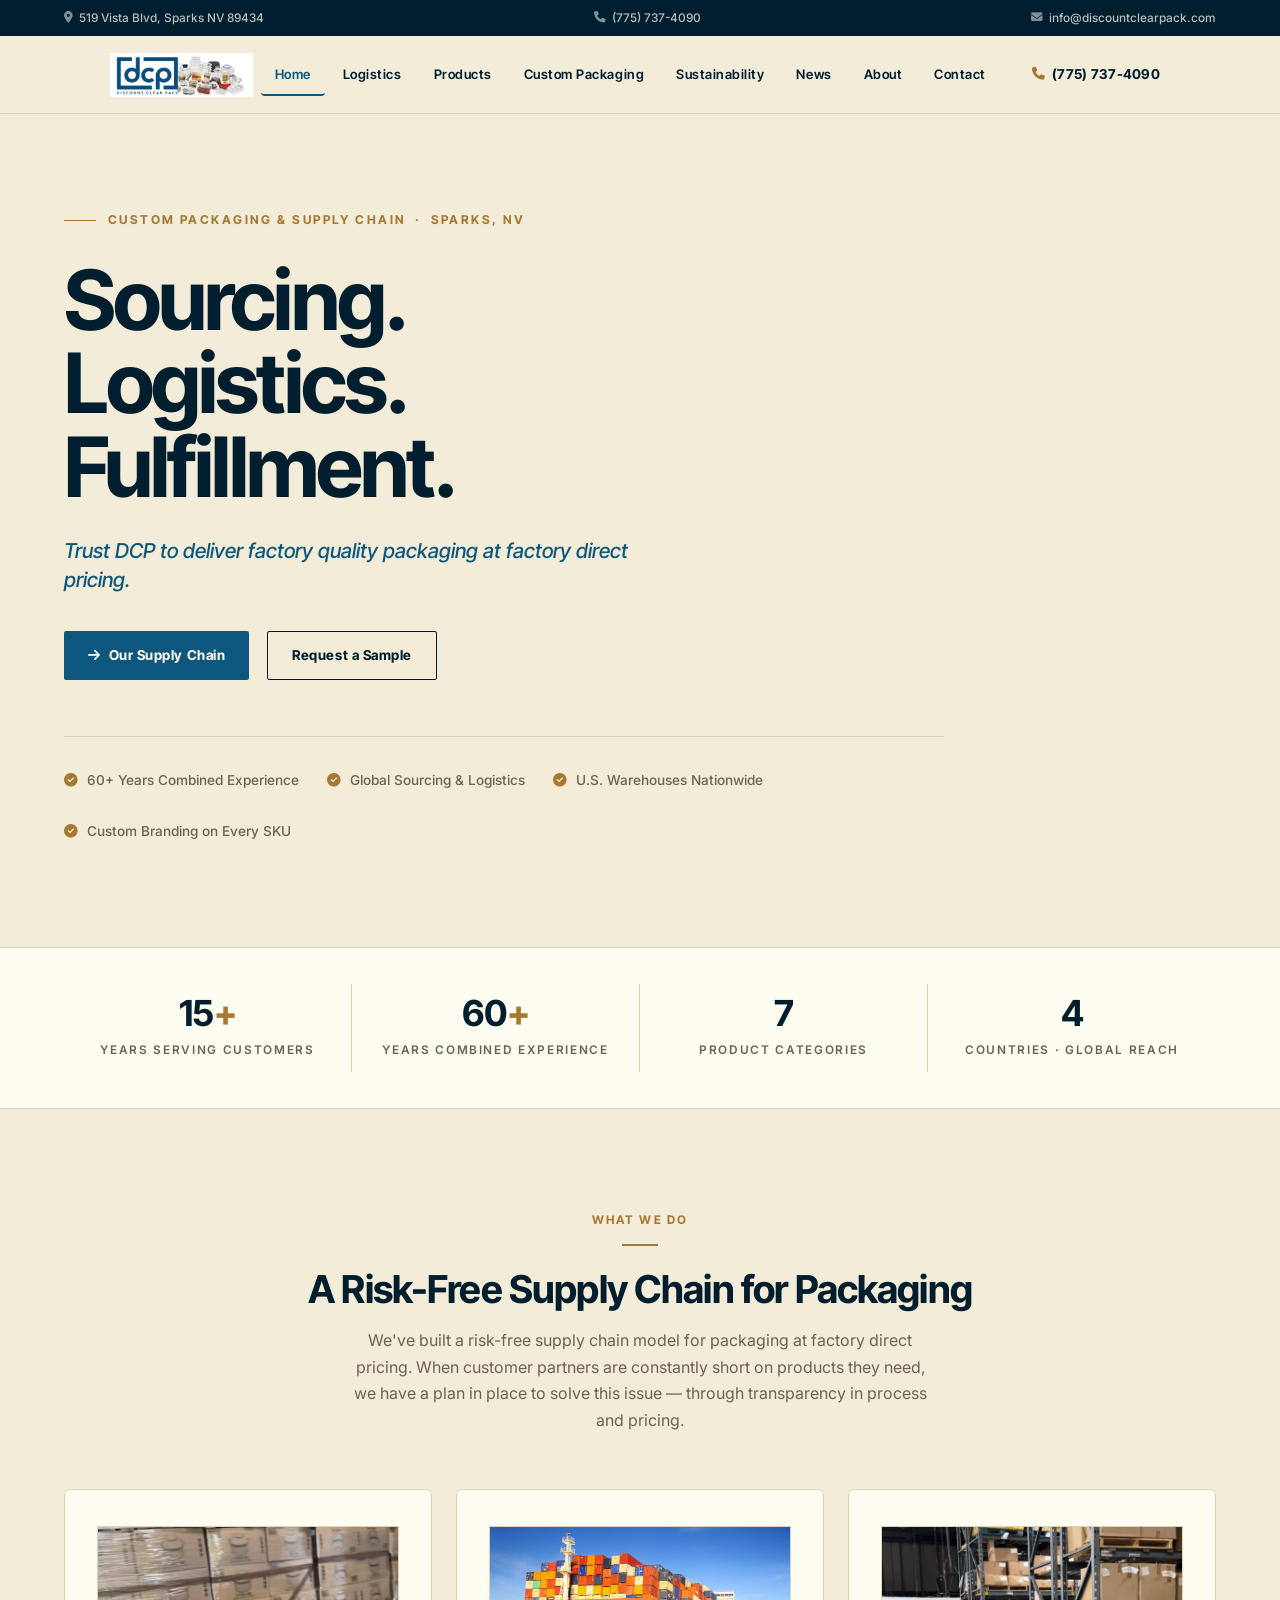
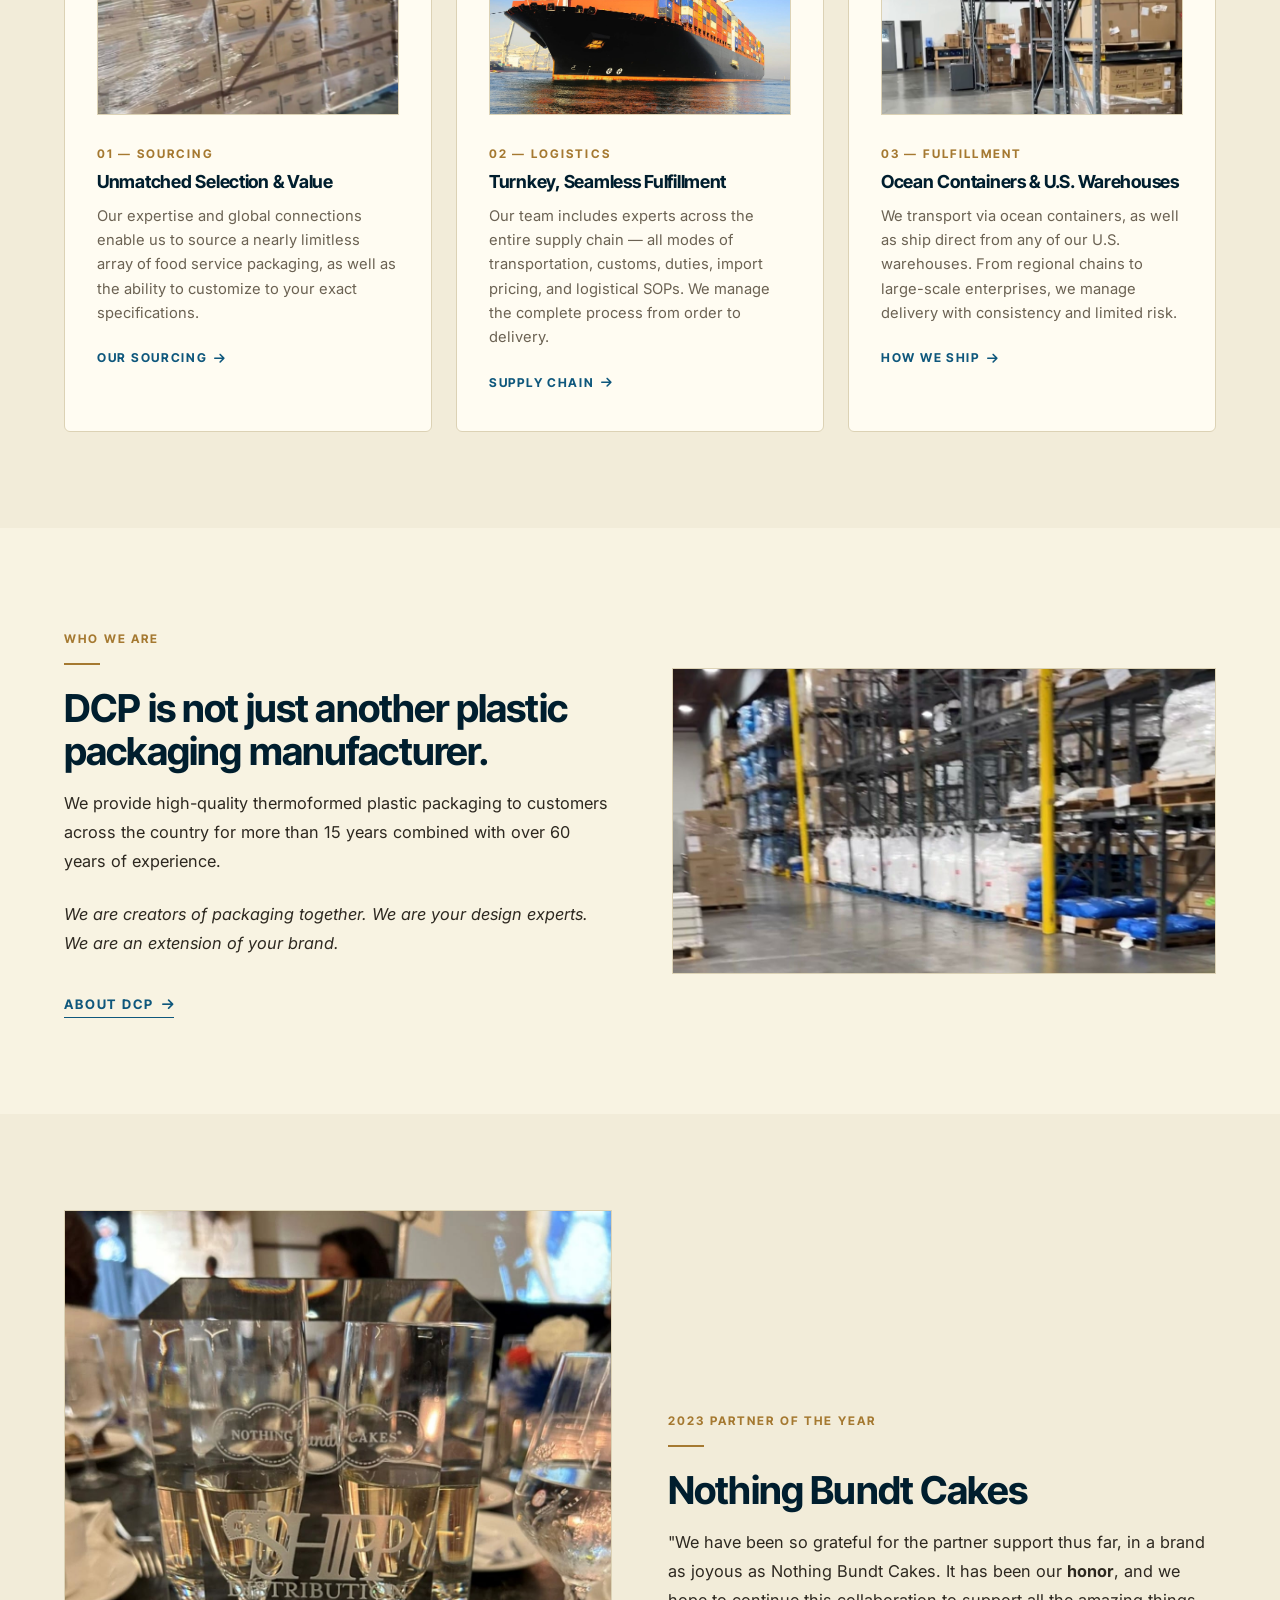
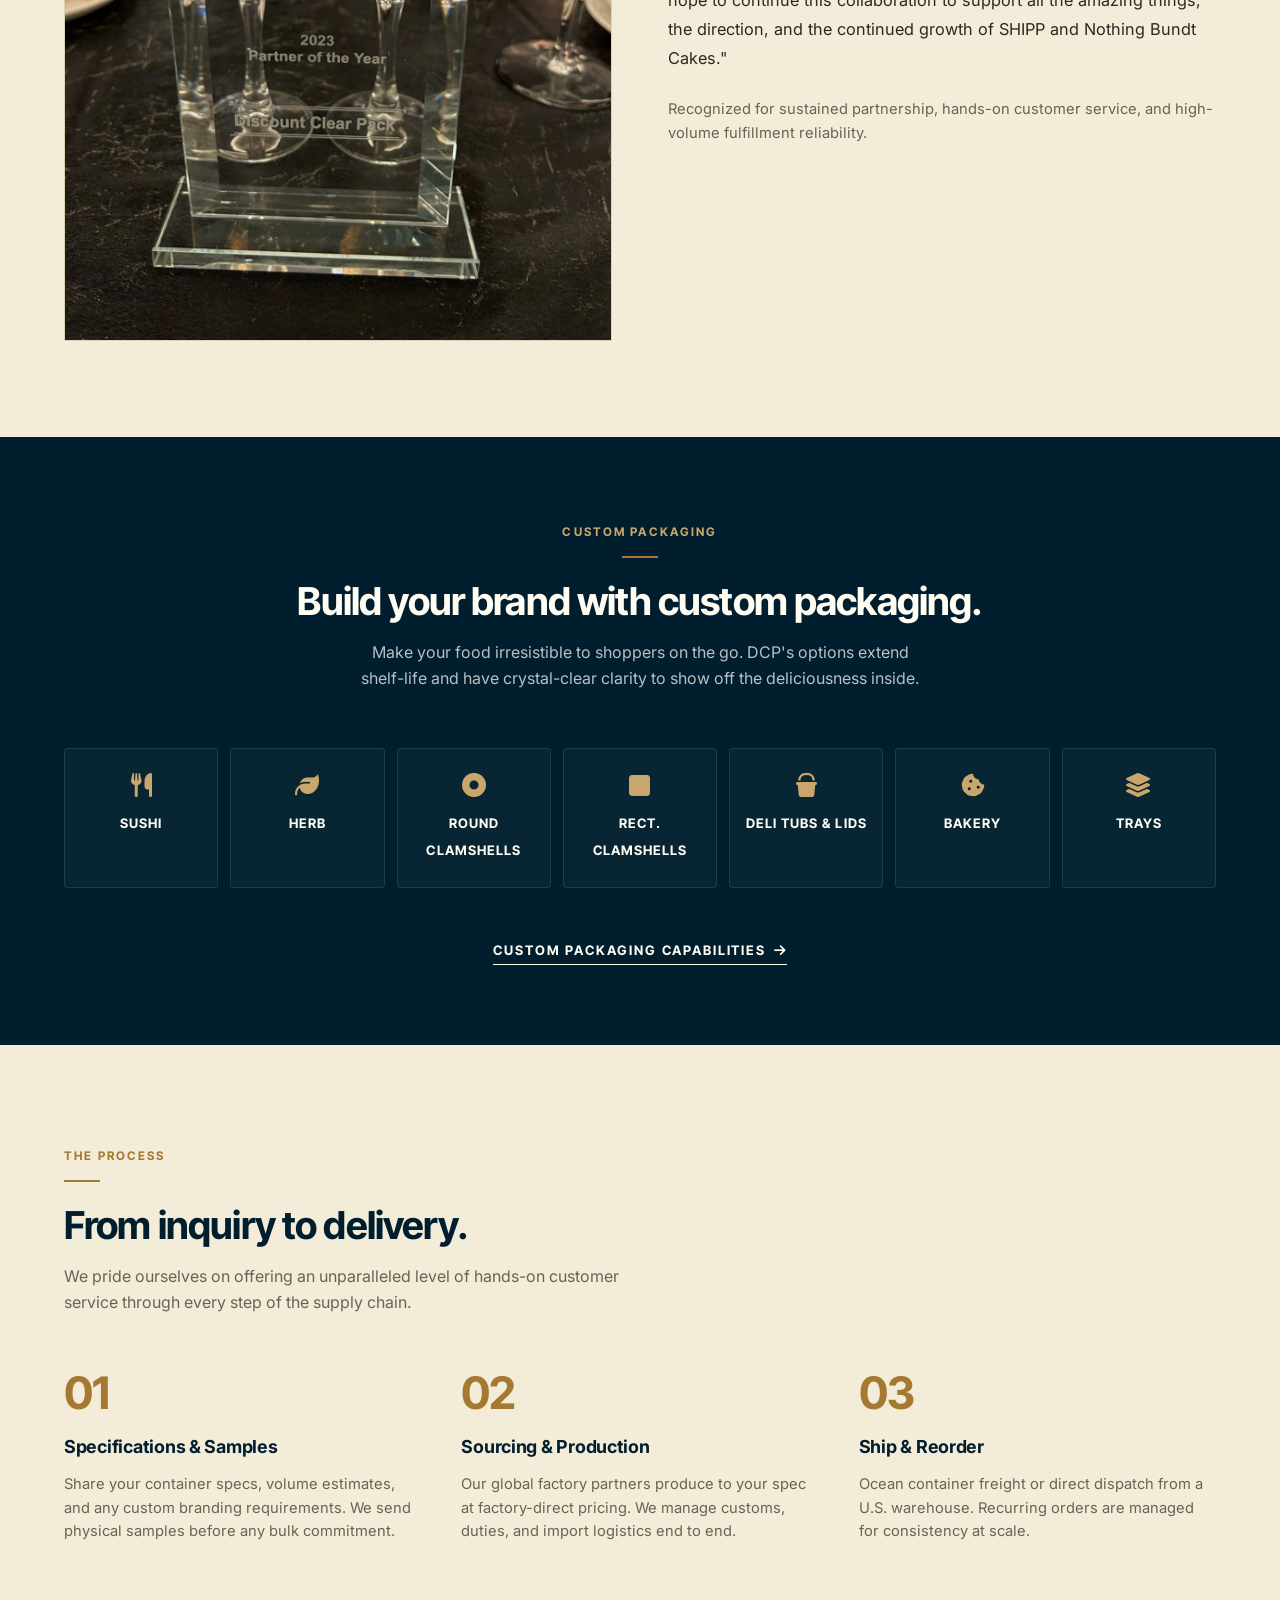
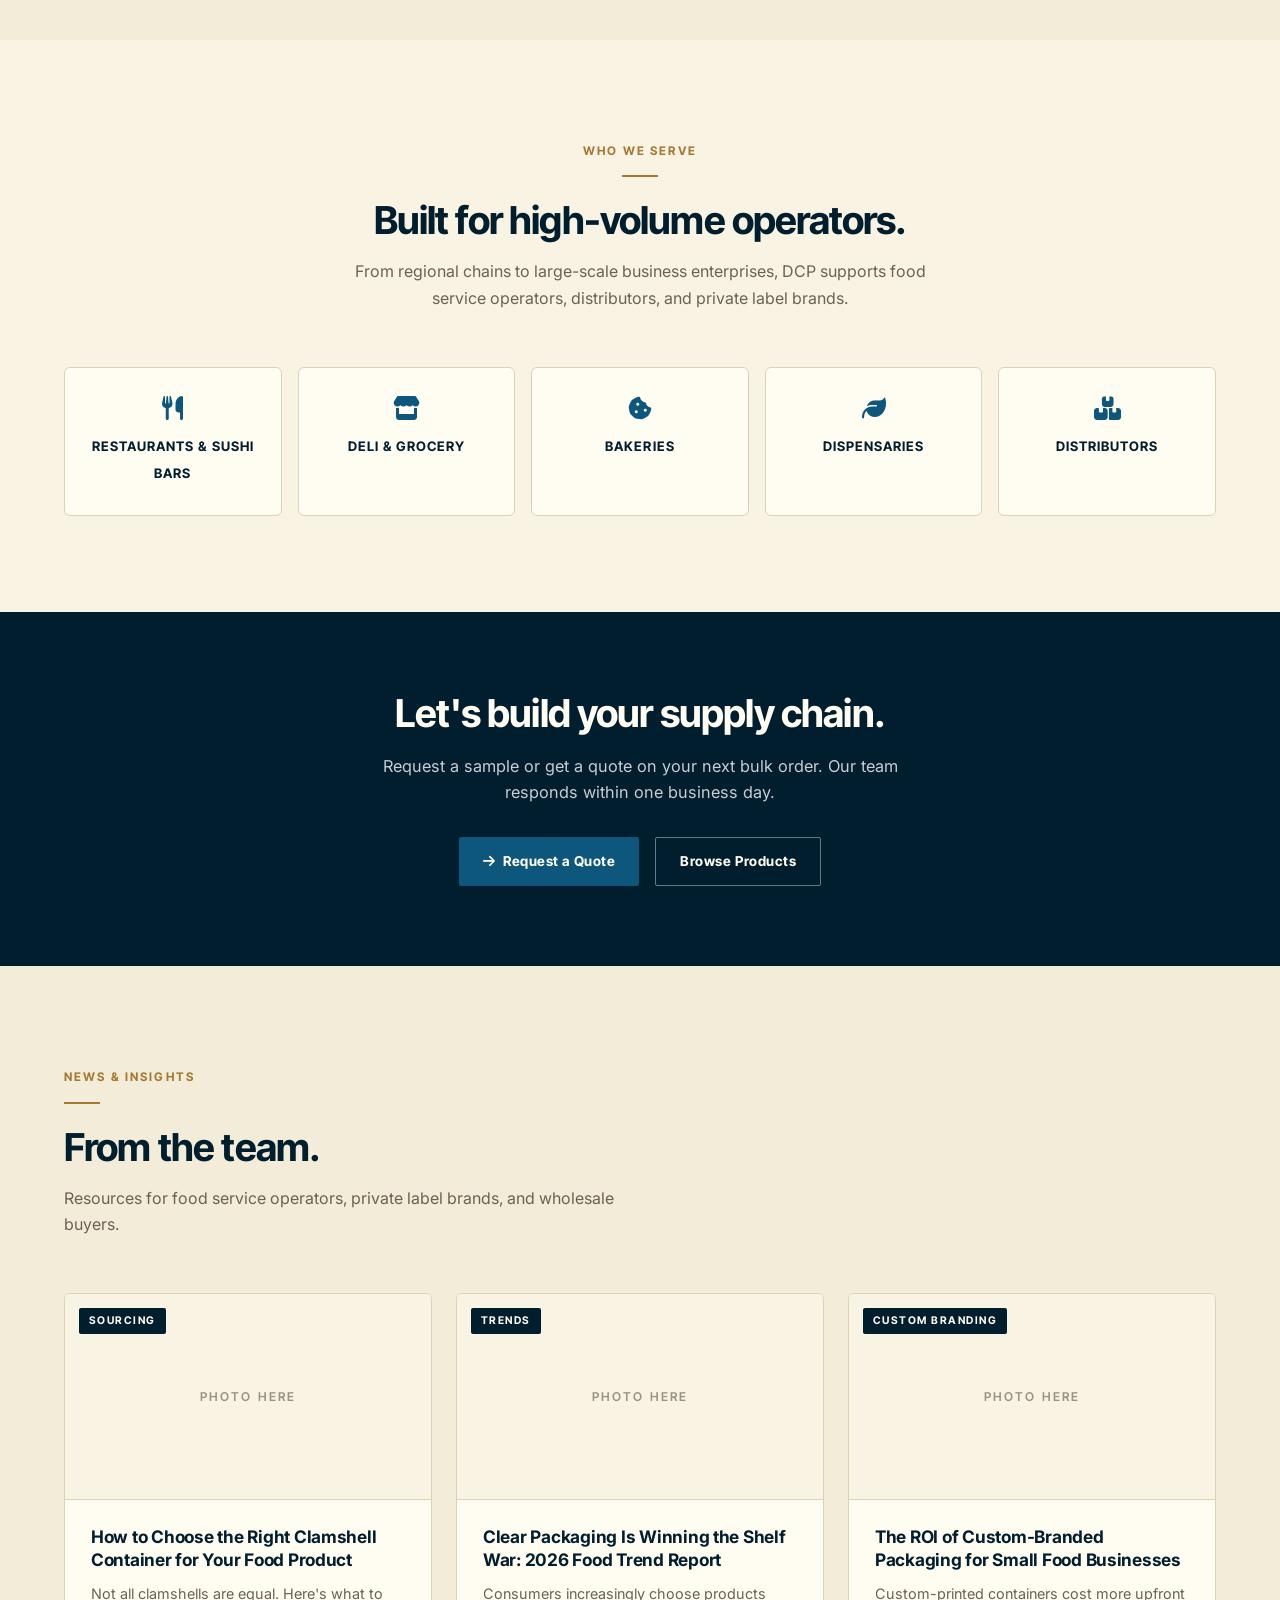
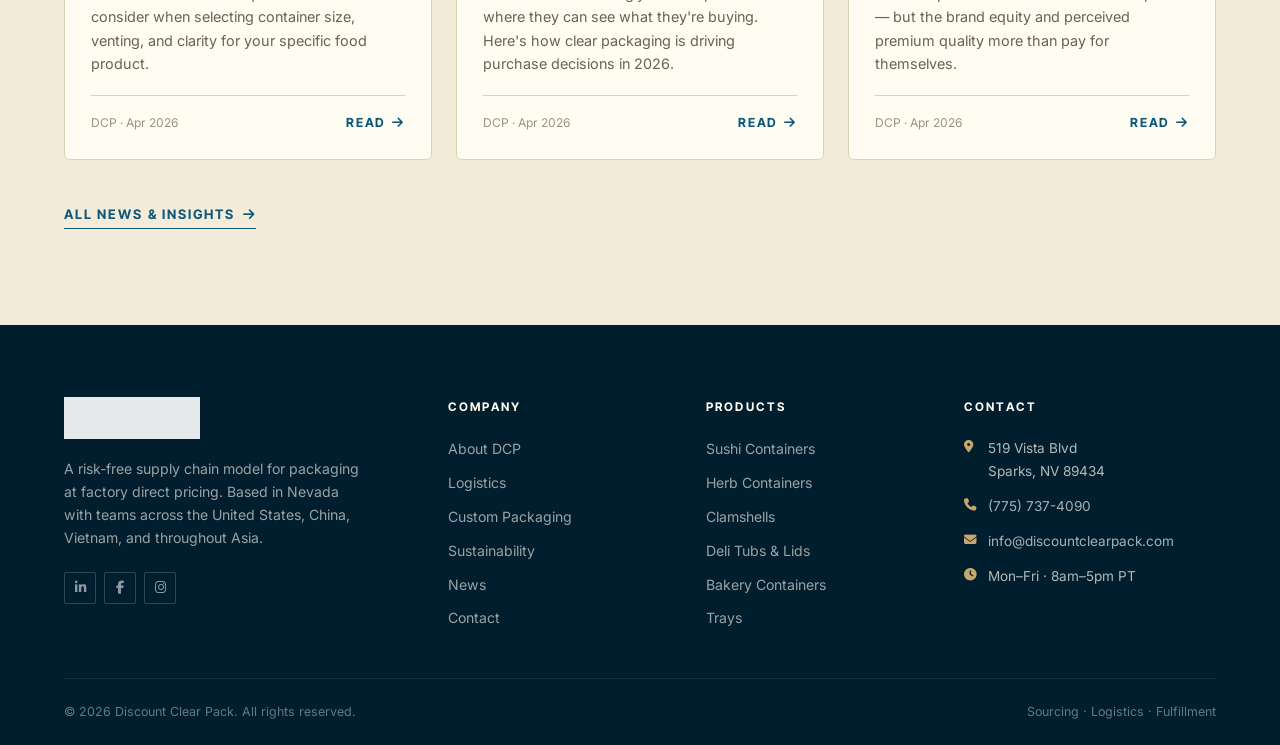
==== commit 4d6379c3: "@ Add real DCP photos — replace placeholders across site Pulled full-res photos from the DCP PowerPo" ====
--- a/index.html
+++ b/index.html
@@ -126,21 +126,21 @@
     </div>
     <div class="grid-3">
       <div class="card reveal">
-        <div class="photo-placeholder" style="aspect-ratio:16/10;margin-bottom:24px;"></div>
+        <img src="images/product-pallets.jpg" alt="Cases of clear clamshell containers shrink-wrapped and stacked, ready to ship" class="photo photo--16x10" style="margin-bottom:24px;" loading="lazy">
         <span class="section-label" style="margin-bottom:8px;">01 — Sourcing</span>
         <h3 class="card__title">Unmatched Selection &amp; Value</h3>
         <p class="card__desc">Our expertise and global connections enable us to source a nearly limitless array of food service packaging, as well as the ability to customize to your exact specifications.</p>
         <a href="logistics.html" class="card__link">Our Sourcing <i class="fas fa-arrow-right"></i></a>
       </div>
       <div class="card reveal reveal-delay-1">
-        <div class="photo-placeholder" style="aspect-ratio:16/10;margin-bottom:24px;"></div>
+        <img src="images/cargo-ship.jpg" alt="Container ship loaded with shipping containers crossing the ocean" class="photo photo--16x10" style="margin-bottom:24px;" loading="lazy">
         <span class="section-label" style="margin-bottom:8px;">02 — Logistics</span>
         <h3 class="card__title">Turnkey, Seamless Fulfillment</h3>
         <p class="card__desc">Our team includes experts across the entire supply chain — all modes of transportation, customs, duties, import pricing, and logistical SOPs. We manage the complete process from order to delivery.</p>
         <a href="logistics.html" class="card__link">Supply Chain <i class="fas fa-arrow-right"></i></a>
       </div>
       <div class="card reveal reveal-delay-2">
-        <div class="photo-placeholder" style="aspect-ratio:16/10;margin-bottom:24px;"></div>
+        <img src="images/warehouse-aisle.jpg" alt="Discount Clear Pack warehouse aisle with pallet racking stocked with inventory" class="photo photo--16x10" style="margin-bottom:24px;" loading="lazy">
         <span class="section-label" style="margin-bottom:8px;">03 — Fulfillment</span>
         <h3 class="card__title">Ocean Containers &amp; U.S. Warehouses</h3>
         <p class="card__desc">We transport via ocean containers, as well as ship direct from any of our U.S. warehouses. From regional chains to large-scale enterprises, we manage delivery with consistency and limited risk.</p>
@@ -165,7 +165,7 @@
         <a href="about.html" class="text-link">About DCP <i class="fas fa-arrow-right"></i></a>
       </div>
       <div class="reveal reveal-delay-1">
-        <div class="photo-placeholder photo-placeholder--16x9"></div>
+        <img src="images/warehouse-wide.jpg" alt="Wide view of the Discount Clear Pack warehouse operation" class="photo photo--16x9" loading="lazy">
       </div>
     </div>
   </div>
@@ -178,7 +178,7 @@
   <div class="container">
     <div class="grid-2-col" style="gap:56px;">
       <div class="reveal">
-        <div class="photo-placeholder photo-placeholder--16x9"></div>
+        <img src="images/award-trophy.jpg" alt="2023 Partner of the Year crystal award from Nothing Bundt Cakes and SHIPP Distribution, engraved for Discount Clear Pack" class="photo photo--portrait" loading="lazy">
       </div>
       <div class="reveal reveal-delay-1">
         <span class="section-label">2023 PARTNER OF THE YEAR</span>
--- a/style.css
+++ b/style.css
@@ -6,7 +6,7 @@
    Template DNA: Tiger Packaging — text-first, restrained, corporate
    ============================================================ */
 
-@import url('https://fonts.googleapis.com/css2?family=Barlow+Condensed:wght@500;600;700;800&family=Inter:wght@400;500;600&display=swap');
+@import url('https://fonts.googleapis.com/css2?family=Inter+Tight:wght@500;600;700;800&family=Inter:wght@400;500;600;700&display=swap');
 
 /* ============================================================
    CSS Custom Properties
@@ -27,20 +27,20 @@
   --bronze-dark:#7E5A22;
   --bronze-soft:rgba(165,121,49,0.10);
 
-  /* BACKGROUND — Cream (warm, not cool) */
-  --cream:      #F0ECEC;
-  --cream-soft: #F7F4F4;
-  --paper:      #FFFFFF;
-
-  /* NEUTRALS — warm grays */
-  --line:       #DDD4D4;
-  --line-soft:  #E8E2E2;
-  --muted:      #6B6266;
-  --muted-soft: #9A9094;
-  --body-text:  #2F2A2C;
+  /* BACKGROUND — Eggshell (matches DCP logo backdrop) */
+  --cream:      #F2ECD9;
+  --cream-soft: #F8F3E2;
+  --paper:      #FFFCF2;
+
+  /* NEUTRALS — warm tan-grays (match eggshell undertone) */
+  --line:       #DCD2B5;
+  --line-soft:  #E6DFC8;
+  --muted:      #6B6253;
+  --muted-soft: #9C9381;
+  --body-text:  #2D2820;
 
   /* Typography */
-  --font-h: 'Barlow Condensed', sans-serif;
+  --font-h: 'Inter Tight', 'Inter', sans-serif;
   --font-b: 'Inter', sans-serif;
 
   /* Hairline shadows — restrained, no glow */
@@ -57,8 +57,8 @@
   --r-full: 9999px;
 
   /* Layout */
-  --nav-h:  76px;
-  --nav-hs: 60px;
+  --nav-h:  78px;
+  --nav-hs: 62px;
   --max-w:  1200px;
 }
 
@@ -72,7 +72,9 @@
   color: var(--body-text);
   background: var(--cream);
   line-height: 1.7;
+  font-size: 1rem;
   -webkit-font-smoothing: antialiased;
+  -moz-osx-font-smoothing: grayscale;
   overflow-x: hidden;
 }
 img  { max-width: 100%; height: auto; display: block; }
@@ -84,12 +86,12 @@
 /* ============================================================
    Typography
    ============================================================ */
-h1,h2,h3,h4,h5,h6 { font-family: var(--font-h); color: var(--ink); line-height: 1.08; }
-h1 { font-size: clamp(2.6rem,6vw,4.4rem);    font-weight: 800; letter-spacing: -0.02em; }
-h2 { font-size: clamp(1.9rem,4vw,3rem);      font-weight: 700; letter-spacing: -0.02em; }
-h3 { font-size: clamp(1.25rem,2.5vw,1.6rem); font-weight: 700; letter-spacing: -0.01em; }
-h4 { font-size: 1.1rem;  font-weight: 600; }
-p  { line-height: 1.75; }
+h1,h2,h3,h4,h5,h6 { font-family: var(--font-h); color: var(--ink); line-height: 1.12; }
+h1 { font-size: clamp(2.2rem, 4.6vw, 3.4rem);  font-weight: 700; letter-spacing: -0.025em; }
+h2 { font-size: clamp(1.7rem, 3.4vw, 2.4rem);  font-weight: 700; letter-spacing: -0.022em; }
+h3 { font-size: clamp(1.15rem, 2vw, 1.4rem);   font-weight: 700; letter-spacing: -0.015em; }
+h4 { font-size: 1.05rem; font-weight: 600; letter-spacing: -0.005em; }
+p  { line-height: 1.65; }
 
 /* ============================================================
    Container & Layout
@@ -100,7 +102,7 @@
 
 .section-label {
   font-family: var(--font-h);
-  font-size: .78rem;
+  font-size: .74rem;
   font-weight: 700;
   letter-spacing: .18em;
   text-transform: uppercase;
@@ -123,10 +125,10 @@
 .section-header.centered .section-subtitle { margin-left: auto; margin-right: auto; }
 .section-title    { margin-bottom: 16px; }
 .section-subtitle {
-  font-size: 1.02rem;
+  font-size: 1rem;
   color: var(--muted);
-  max-width: 620px;
-  line-height: 1.75;
+  max-width: 580px;
+  line-height: 1.65;
 }
 .section-subtitle.on-dark { color: rgba(255,255,255,.72); }
 
@@ -161,20 +163,32 @@
 .photo-placeholder--tall   { aspect-ratio: 3 / 4; }
 .photo-placeholder--wide   { aspect-ratio: 21 / 9; }
 
+/* Real photos — drop-in replacement for .photo-placeholder slots */
+.photo {
+  width: 100%;
+  display: block;
+  object-fit: cover;
+  border: 1px solid var(--line);
+  background: var(--cream-soft);
+}
+.photo--16x9    { aspect-ratio: 16 / 9; }
+.photo--16x10   { aspect-ratio: 16 / 10; }
+.photo--4x3     { aspect-ratio: 4 / 3; }
+.photo--portrait{ aspect-ratio: 3 / 4; }
+
 /* ============================================================
    Buttons — restrained, no big shadows, no gold
    ============================================================ */
 .btn {
   display: inline-flex;
   align-items: center;
-  gap: 10px;
-  padding: 13px 26px;
+  gap: 8px;
+  padding: 12px 24px;
   border-radius: var(--r-sm);
   font-family: var(--font-h);
-  font-size: .82rem;
-  font-weight: 700;
-  letter-spacing: .12em;
-  text-transform: uppercase;
+  font-size: .85rem;
+  font-weight: 700;
+  letter-spacing: .04em;
   white-space: nowrap;
   transition: background-color .18s ease, color .18s ease, border-color .18s ease;
 }
@@ -212,8 +226,8 @@
 }
 .btn-outline-ice:hover { background: var(--steel); color: var(--paper); }
 
-.btn-sm { padding: 10px 18px; font-size: .76rem; }
-.btn-lg { padding: 16px 32px; font-size: .92rem; }
+.btn-sm { padding: 9px 18px; font-size: .76rem; }
+.btn-lg { padding: 15px 30px; font-size: .92rem; }
 
 /* Text link with arrow — Tiger pattern, replaces big buttons */
 .text-link {
@@ -221,7 +235,7 @@
   align-items: center;
   gap: 8px;
   font-family: var(--font-h);
-  font-size: .88rem;
+  font-size: .82rem;
   font-weight: 700;
   letter-spacing: .14em;
   text-transform: uppercase;
@@ -235,12 +249,12 @@
 .text-link.on-dark:hover { color: var(--paper); }
 
 /* ============================================================
-   Top Info Bar — slim cream strip, not dark
+   Top Info Bar — slim dark strip
    ============================================================ */
 .top-bar {
   background: var(--ink);
-  color: rgba(255,255,255,.72);
-  font-size: .75rem;
+  color: rgba(255,252,242,.72);
+  font-size: .74rem;
   font-family: var(--font-b);
   font-weight: 500;
   padding: 8px 0;
@@ -295,8 +309,7 @@
   font-family: var(--font-h);
   font-size: .82rem;
   font-weight: 600;
-  letter-spacing: .10em;
-  text-transform: uppercase;
+  letter-spacing: .04em;
   color: var(--ink);
   padding: 10px 14px;
   border-radius: var(--r);
@@ -313,9 +326,9 @@
   align-items: center;
   gap: 7px;
   font-family: var(--font-h);
-  font-size: .82rem;
-  font-weight: 700;
-  letter-spacing: .06em;
+  font-size: .85rem;
+  font-weight: 700;
+  letter-spacing: .02em;
   color: var(--ink);
   padding: 6px 10px;
   transition: color .2s ease;
@@ -405,22 +418,22 @@
   position: relative;
   background: var(--cream);
   border-bottom: 1px solid var(--line);
-  padding: 96px 0 112px;
+  padding: 88px 0 104px;
   overflow: hidden;
 }
 .hero__content {
   position: relative;
   z-index: 1;
 }
-.hero__inner { max-width: 900px; }
+.hero__inner { max-width: 880px; }
 .hero__eyebrow {
   display: inline-flex;
   align-items: center;
   gap: 12px;
   font-family: var(--font-h);
-  font-size: .78rem;
-  font-weight: 700;
-  letter-spacing: .22em;
+  font-size: .76rem;
+  font-weight: 700;
+  letter-spacing: .2em;
   text-transform: uppercase;
   color: var(--bronze);
   margin-bottom: 28px;
@@ -435,43 +448,43 @@
 /* Three stacked words — DCP slide 1 hero pattern */
 .hero__stack {
   font-family: var(--font-h);
-  font-weight: 800;
-  font-size: clamp(3rem, 9vw, 7rem);
+  font-weight: 700;
+  font-size: clamp(2.6rem, 6.6vw, 5.2rem);
   color: var(--ink);
   line-height: .98;
-  letter-spacing: -0.03em;
+  letter-spacing: -0.035em;
+  margin-bottom: 28px;
+}
+.hero__stack span { display: block; }
+.hero__stack span + span { margin-top: 2px; }
+
+.hero__title {
+  font-family: var(--font-h);
+  font-size: clamp(2.3rem, 5vw, 3.6rem);
+  font-weight: 700;
+  letter-spacing: -0.028em;
+  color: var(--ink);
+  line-height: 1.08;
+  margin-bottom: 22px;
+}
+.hero__title em { color: var(--steel); font-style: normal; }
+
+.hero__subtitle {
+  font-size: 1.12rem;
+  color: var(--muted);
+  line-height: 1.6;
   margin-bottom: 32px;
-}
-.hero__stack span { display: block; }
-.hero__stack span + span { margin-top: 4px; }
-
-.hero__title {
-  font-family: var(--font-h);
-  font-size: clamp(2.6rem, 6vw, 4.2rem);
-  font-weight: 800;
-  letter-spacing: -0.02em;
-  color: var(--ink);
-  line-height: 1.05;
-  margin-bottom: 24px;
-}
-.hero__title em { color: var(--steel); font-style: normal; }
-
-.hero__subtitle {
-  font-size: 1.18rem;
-  color: var(--muted);
-  line-height: 1.7;
-  margin-bottom: 36px;
-  max-width: 620px;
+  max-width: 580px;
 }
 .hero__tagline {
   font-family: var(--font-h);
-  font-size: clamp(1.1rem, 2vw, 1.45rem);
-  font-weight: 600;
+  font-size: clamp(1.05rem, 1.6vw, 1.32rem);
+  font-weight: 500;
   font-style: italic;
   color: var(--steel);
-  line-height: 1.4;
-  margin-bottom: 40px;
-  max-width: 620px;
+  line-height: 1.45;
+  margin-bottom: 36px;
+  max-width: 600px;
 }
 .hero__cta { display: flex; gap: 18px; flex-wrap: wrap; margin-bottom: 0; }
 .hero__proof {
@@ -487,7 +500,7 @@
   align-items: center;
   gap: 9px;
   color: var(--muted);
-  font-size: .82rem;
+  font-size: .85rem;
   font-weight: 500;
 }
 .hero__proof-item i { color: var(--bronze); font-size: .85rem; }
@@ -513,7 +526,7 @@
 .page-hero__breadcrumb a:hover { color: var(--steel); }
 .page-hero__breadcrumb i { font-size: .55rem; color: var(--muted-soft); }
 .page-hero__title    { color: var(--ink); margin-bottom: 16px; }
-.page-hero__subtitle { color: var(--muted); font-size: 1.08rem; max-width: 640px; line-height: 1.7; }
+.page-hero__subtitle { color: var(--muted); font-size: 1.05rem; max-width: 620px; line-height: 1.62; }
 
 /* ============================================================
    Trust Strip (stats row) — minimal, no big numbers
@@ -536,20 +549,20 @@
 .trust-stat:last-child { border-right: none; }
 .trust-stat__number {
   font-family: var(--font-h);
-  font-size: clamp(1.6rem, 3vw, 2.2rem);
+  font-size: clamp(1.7rem, 2.8vw, 2.3rem);
   font-weight: 700;
   color: var(--ink);
-  letter-spacing: -0.01em;
+  letter-spacing: -0.02em;
   line-height: 1;
   margin-bottom: 8px;
 }
 .trust-stat__number span { color: var(--bronze); }
 .trust-stat__label {
-  font-size: .76rem;
+  font-size: .74rem;
   font-weight: 600;
   color: var(--muted);
   text-transform: uppercase;
-  letter-spacing: .12em;
+  letter-spacing: .14em;
 }
 
 /* ============================================================
@@ -577,11 +590,11 @@
 .card__icon.gold i { color: var(--bronze); }
 .card__icon.gold { border-color: var(--bronze-soft); }
 
-.card__title { font-size: 1.1rem; font-weight: 700; color: var(--ink); margin-bottom: 12px; letter-spacing: -.01em; }
-.card__desc  { font-size: .92rem; color: var(--muted); line-height: 1.75; margin-bottom: 18px; }
+.card__title { font-size: 1.12rem; font-weight: 700; color: var(--ink); margin-bottom: 12px; letter-spacing: -.015em; }
+.card__desc  { font-size: .92rem; color: var(--muted); line-height: 1.65; margin-bottom: 18px; }
 .card__link {
   display: inline-flex; align-items: center; gap: 7px;
-  font-family: var(--font-h); font-size: .8rem; font-weight: 700;
+  font-family: var(--font-h); font-size: .76rem; font-weight: 700;
   color: var(--steel); letter-spacing: .14em; text-transform: uppercase;
   transition: gap .2s ease, color .2s ease;
 }
@@ -636,15 +649,15 @@
 .product-card__body { padding: 22px; }
 .product-card__cat {
   font-family: var(--font-h);
-  font-size: .72rem;
-  font-weight: 700;
-  letter-spacing: .14em;
+  font-size: .7rem;
+  font-weight: 700;
+  letter-spacing: .16em;
   text-transform: uppercase;
   color: var(--bronze);
   margin-bottom: 8px;
 }
-.product-card__name { font-size: 1.05rem; font-weight: 700; color: var(--ink); margin-bottom: 8px; letter-spacing: -.01em; }
-.product-card__desc { font-size: .86rem; color: var(--muted); margin-bottom: 14px; line-height: 1.7; }
+.product-card__name { font-size: 1.05rem; font-weight: 700; color: var(--ink); margin-bottom: 8px; letter-spacing: -.015em; line-height: 1.3; }
+.product-card__desc { font-size: .85rem; color: var(--muted); margin-bottom: 14px; line-height: 1.6; }
 .product-card__tag {
   display: inline-flex; align-items: center; gap: 5px;
   font-size: .72rem; font-weight: 600; color: var(--bronze-dark);
@@ -721,11 +734,11 @@
 }
 .stat-card__number em { color: #C9A66B; font-style: normal; }
 .stat-card__label {
-  font-size: .8rem;
+  font-size: .78rem;
   font-weight: 500;
-  color: rgba(255,255,255,.65);
-  text-transform: uppercase;
-  letter-spacing: .12em;
+  color: rgba(255,252,242,.7);
+  text-transform: uppercase;
+  letter-spacing: .14em;
 }
 
 /* ============================================================
@@ -742,8 +755,8 @@
   flex-shrink: 0;
 }
 .feature-item__icon i { font-size: 1rem; color: var(--steel); }
-.feature-item__title { font-size: 1rem; font-weight: 700; color: var(--ink); margin-bottom: 6px; }
-.feature-item__desc  { font-size: .92rem; color: var(--muted); line-height: 1.72; }
+.feature-item__title { font-size: 1rem; font-weight: 700; color: var(--ink); margin-bottom: 6px; letter-spacing: -.01em; }
+.feature-item__desc  { font-size: .9rem; color: var(--muted); line-height: 1.65; }
 
 /* ============================================================
    Category Tiles (dark section)
@@ -785,16 +798,16 @@
 }
 .step-card__num {
   font-family: var(--font-h);
-  font-size: 3.2rem;
-  font-weight: 800;
+  font-size: 2.8rem;
+  font-weight: 700;
   color: var(--bronze);
   line-height: 1;
-  margin-bottom: 18px;
-  letter-spacing: -.02em;
+  margin-bottom: 16px;
+  letter-spacing: -.025em;
 }
 .step-card__num i { display: none; }
-.step-card__title { font-size: 1.15rem; font-weight: 700; color: var(--ink); margin-bottom: 12px; }
-.step-card__desc  { font-size: .92rem; color: var(--muted); line-height: 1.72; }
+.step-card__title { font-size: 1.12rem; font-weight: 700; color: var(--ink); margin-bottom: 10px; letter-spacing: -.015em; }
+.step-card__desc  { font-size: .92rem; color: var(--muted); line-height: 1.62; }
 
 /* ============================================================
    Industries Grid
@@ -813,8 +826,8 @@
   transition: border-color .22s ease;
 }
 .industry-card:hover { border-color: var(--steel); }
-.industry-card i { font-size: 1.6rem; color: var(--steel); margin-bottom: 14px; display: block; }
-.industry-card span { font-family: var(--font-h); font-size: .86rem; font-weight: 700; color: var(--ink); letter-spacing: .06em; text-transform: uppercase; }
+.industry-card i { font-size: 1.5rem; color: var(--steel); margin-bottom: 12px; display: block; }
+.industry-card span { font-family: var(--font-h); font-size: .82rem; font-weight: 700; color: var(--ink); letter-spacing: .08em; text-transform: uppercase; }
 
 /* ============================================================
    CTA Banner — clean, no gradient stripe
@@ -825,7 +838,7 @@
 }
 .cta-banner__inner { text-align: center; }
 .cta-banner__title { color: var(--paper); margin-bottom: 18px; }
-.cta-banner__subtitle { color: rgba(255,255,255,.72); font-size: 1.05rem; margin-bottom: 36px; max-width: 540px; margin-left: auto; margin-right: auto; line-height: 1.7; }
+.cta-banner__subtitle { color: rgba(255,255,255,.78); font-size: 1.02rem; margin-bottom: 32px; max-width: 540px; margin-left: auto; margin-right: auto; line-height: 1.62; }
 .cta-banner__btns { display: flex; gap: 16px; justify-content: center; flex-wrap: wrap; }
 
 /* ============================================================
@@ -874,8 +887,8 @@
   z-index: 1;
 }
 .blog-card__body { padding: 26px; flex: 1; display: flex; flex-direction: column; }
-.blog-card__title { font-size: 1.1rem; font-weight: 700; color: var(--ink); margin-bottom: 12px; line-height: 1.35; letter-spacing: -.01em; }
-.blog-card__excerpt { font-size: .9rem; color: var(--muted); line-height: 1.7; margin-bottom: 22px; flex: 1; }
+.blog-card__title { font-size: 1.08rem; font-weight: 700; color: var(--ink); margin-bottom: 10px; line-height: 1.32; letter-spacing: -.015em; }
+.blog-card__excerpt { font-size: .9rem; color: var(--muted); line-height: 1.62; margin-bottom: 20px; flex: 1; }
 .blog-card__meta {
   display: flex; align-items: center; justify-content: space-between;
   font-size: .75rem; color: var(--muted-soft);
@@ -895,7 +908,7 @@
   max-width: 720px;
   margin: 0 auto;
   font-size: 1.02rem;
-  line-height: 1.85;
+  line-height: 1.78;
   color: var(--body-text);
 }
 .post-body h2 { font-size: clamp(1.4rem,3vw,1.9rem); margin: 52px 0 18px; }
@@ -969,7 +982,7 @@
 .form-group:last-child { margin-bottom: 0; }
 .form-label {
   font-family: var(--font-h);
-  font-size: .76rem;
+  font-size: .74rem;
   font-weight: 700;
   letter-spacing: .14em;
   text-transform: uppercase;
@@ -980,7 +993,7 @@
 .form-textarea,
 .form-select {
   width: 100%;
-  padding: 12px 14px;
+  padding: 11px 14px;
   border: 1px solid var(--line);
   border-radius: var(--r-sm);
   font-family: var(--font-b);
@@ -1052,13 +1065,14 @@
 }
 .pull-quote__text {
   font-family: var(--font-h);
-  font-size: clamp(1.3rem,2.5vw,1.7rem);
-  font-weight: 600;
+  font-size: clamp(1.25rem, 2.2vw, 1.65rem);
+  font-weight: 500;
   color: var(--paper);
   line-height: 1.45;
-  margin-bottom: 28px;
+  margin-bottom: 26px;
   position: relative;
   z-index: 1;
+  letter-spacing: -.015em;
 }
 .pull-quote__text em { color: #C9A66B; font-style: normal; }
 .pull-quote__stats { display: flex; flex-direction: column; gap: 20px; }
@@ -1112,7 +1126,7 @@
 /* ============================================================
    Founder / Team Cards (About page)
    ============================================================ */
-.founder-grid { display: grid; grid-template-columns: repeat(2, 1fr); gap: 40px; }
+.founder-grid { display: grid; grid-template-columns: repeat(2, 1fr); gap: 36px; }
 .founder-card {
   background: var(--paper);
   border: 1px solid var(--line);
@@ -1120,10 +1134,10 @@
   overflow: hidden;
 }
 .founder-card__photo { aspect-ratio: 1 / 1; }
-.founder-card__body { padding: 28px 30px; }
-.founder-card__name { font-family: var(--font-h); font-size: 1.5rem; font-weight: 800; color: var(--ink); margin-bottom: 4px; letter-spacing: -.01em; }
-.founder-card__title { font-family: var(--font-h); font-size: .82rem; font-weight: 600; color: var(--bronze); letter-spacing: .14em; text-transform: uppercase; margin-bottom: 20px; }
-.founder-card__contact { display: flex; flex-direction: column; gap: 8px; padding-top: 20px; border-top: 1px solid var(--line); }
+.founder-card__body { padding: 26px 28px; }
+.founder-card__name { font-family: var(--font-h); font-size: 1.32rem; font-weight: 700; color: var(--ink); margin-bottom: 4px; letter-spacing: -.02em; }
+.founder-card__title { font-family: var(--font-h); font-size: .76rem; font-weight: 600; color: var(--bronze); letter-spacing: .14em; text-transform: uppercase; margin-bottom: 20px; line-height: 1.5; }
+.founder-card__contact { display: flex; flex-direction: column; gap: 9px; padding-top: 18px; border-top: 1px solid var(--line); }
 .founder-card__contact-row { display: flex; align-items: center; gap: 10px; font-size: .9rem; color: var(--body-text); }
 .founder-card__contact-row i { color: var(--steel); width: 16px; flex-shrink: 0; }
 .founder-card__contact-row a { color: var(--body-text); transition: color .2s ease; }
@@ -1259,7 +1273,7 @@
 }
 .footer__logo { margin-bottom: 18px; }
 .footer__logo img { height: 42px; width: auto; filter: brightness(0) invert(1); opacity: .9; }
-.footer__tagline { font-size: .9rem; color: rgba(255,255,255,.55); margin-bottom: 22px; line-height: 1.7; max-width: 280px; }
+.footer__tagline { font-size: .88rem; color: rgba(255,252,242,.6); margin-bottom: 22px; line-height: 1.65; max-width: 300px; }
 .footer__social { display: flex; gap: 8px; }
 .footer__social a {
   width: 32px; height: 32px;
@@ -1275,21 +1289,21 @@
 .footer__social a:focus-visible { outline: 2px solid #C9A66B; outline-offset: 2px; }
 .footer__col-title {
   font-family: var(--font-h);
-  font-size: .76rem;
+  font-size: .74rem;
   font-weight: 700;
   letter-spacing: .18em;
   text-transform: uppercase;
   color: var(--paper);
-  margin-bottom: 22px;
-}
-.footer__col-links { display: flex; flex-direction: column; gap: 11px; }
+  margin-bottom: 20px;
+}
+.footer__col-links { display: flex; flex-direction: column; gap: 10px; }
 .footer__col-links a {
-  font-size: .9rem;
-  color: rgba(255,255,255,.55);
+  font-size: .88rem;
+  color: rgba(255,252,242,.6);
   transition: color .2s ease;
 }
 .footer__col-links a:hover { color: var(--paper); }
-.footer__contact-item { display: flex; align-items: flex-start; gap: 10px; margin-bottom: 12px; font-size: .85rem; color: rgba(255,255,255,.65); }
+.footer__contact-item { display: flex; align-items: flex-start; gap: 10px; margin-bottom: 12px; font-size: .85rem; color: rgba(255,252,242,.7); }
 .footer__contact-item i { color: #C9A66B; font-size: .78rem; margin-top: 4px; flex-shrink: 0; width: 14px; }
 .footer__contact-item a { color: rgba(255,255,255,.65); transition: color .2s ease; }
 .footer__contact-item a:hover { color: var(--paper); }
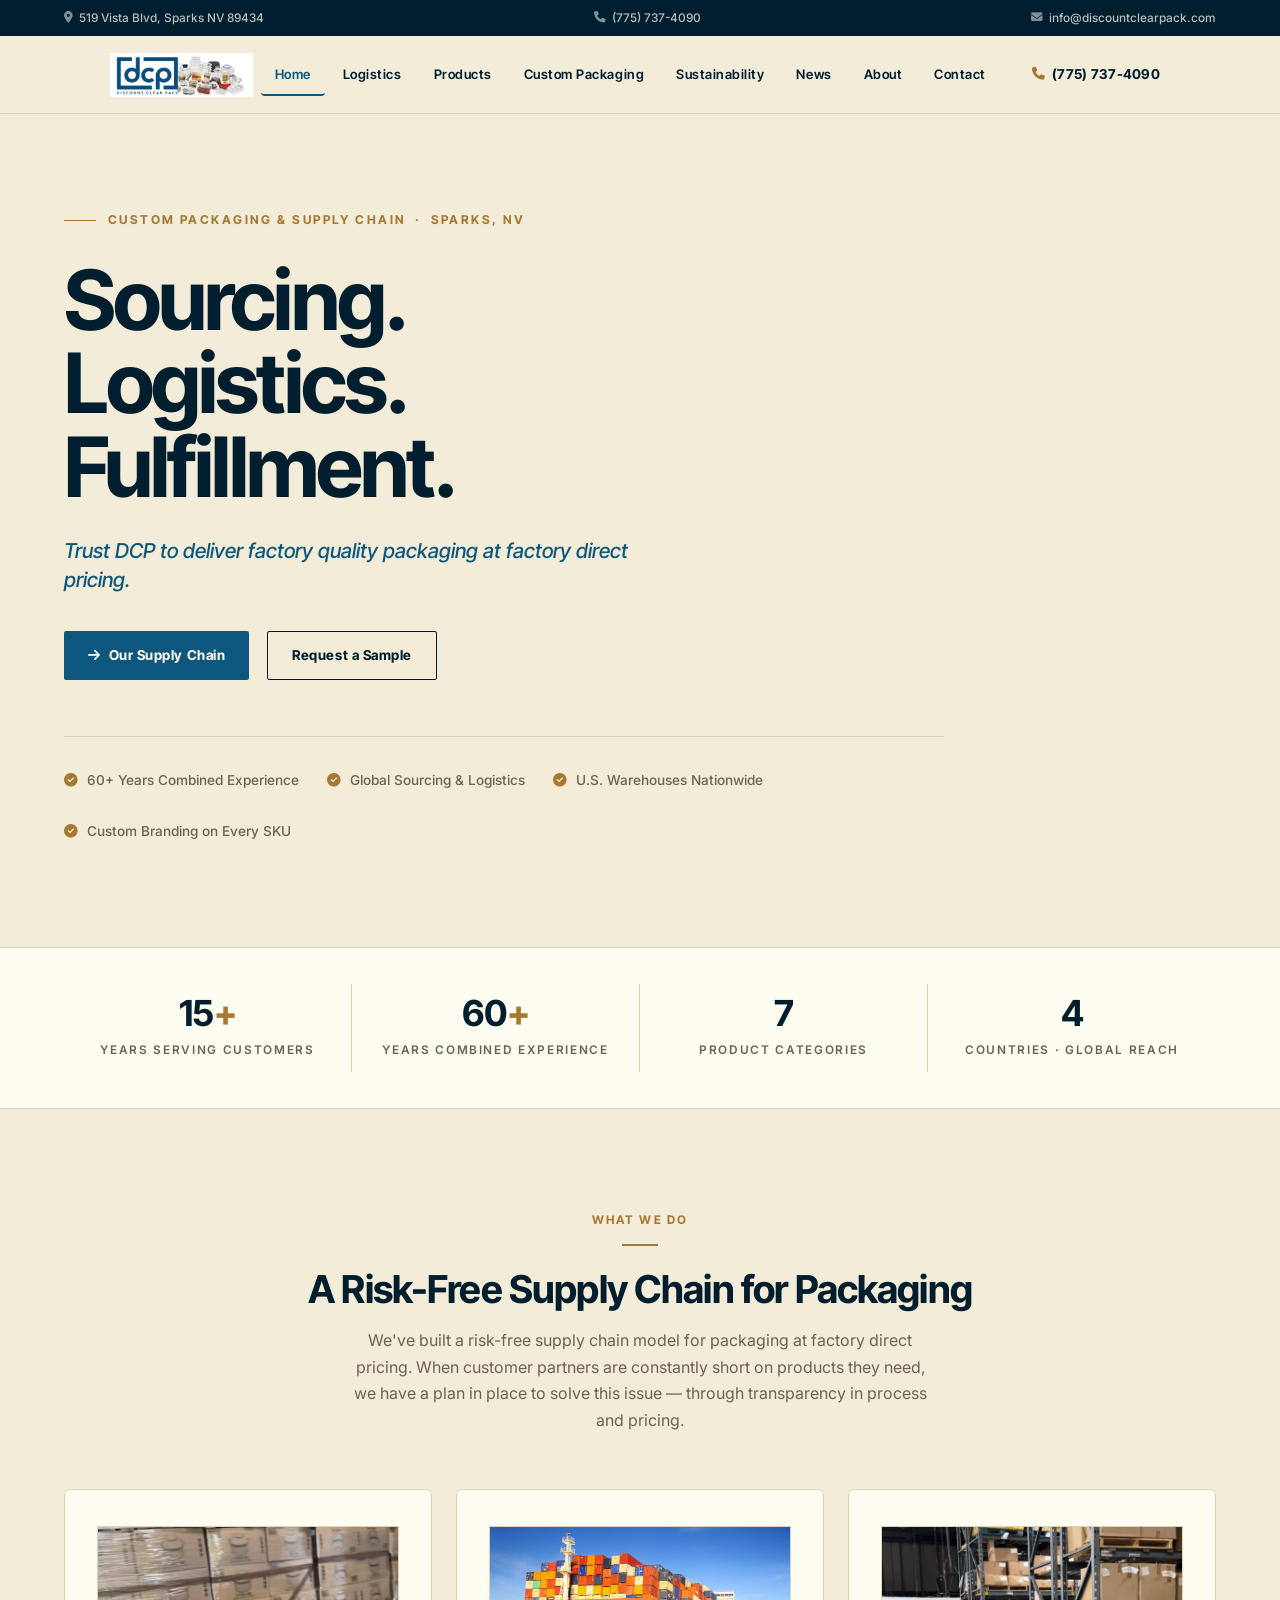
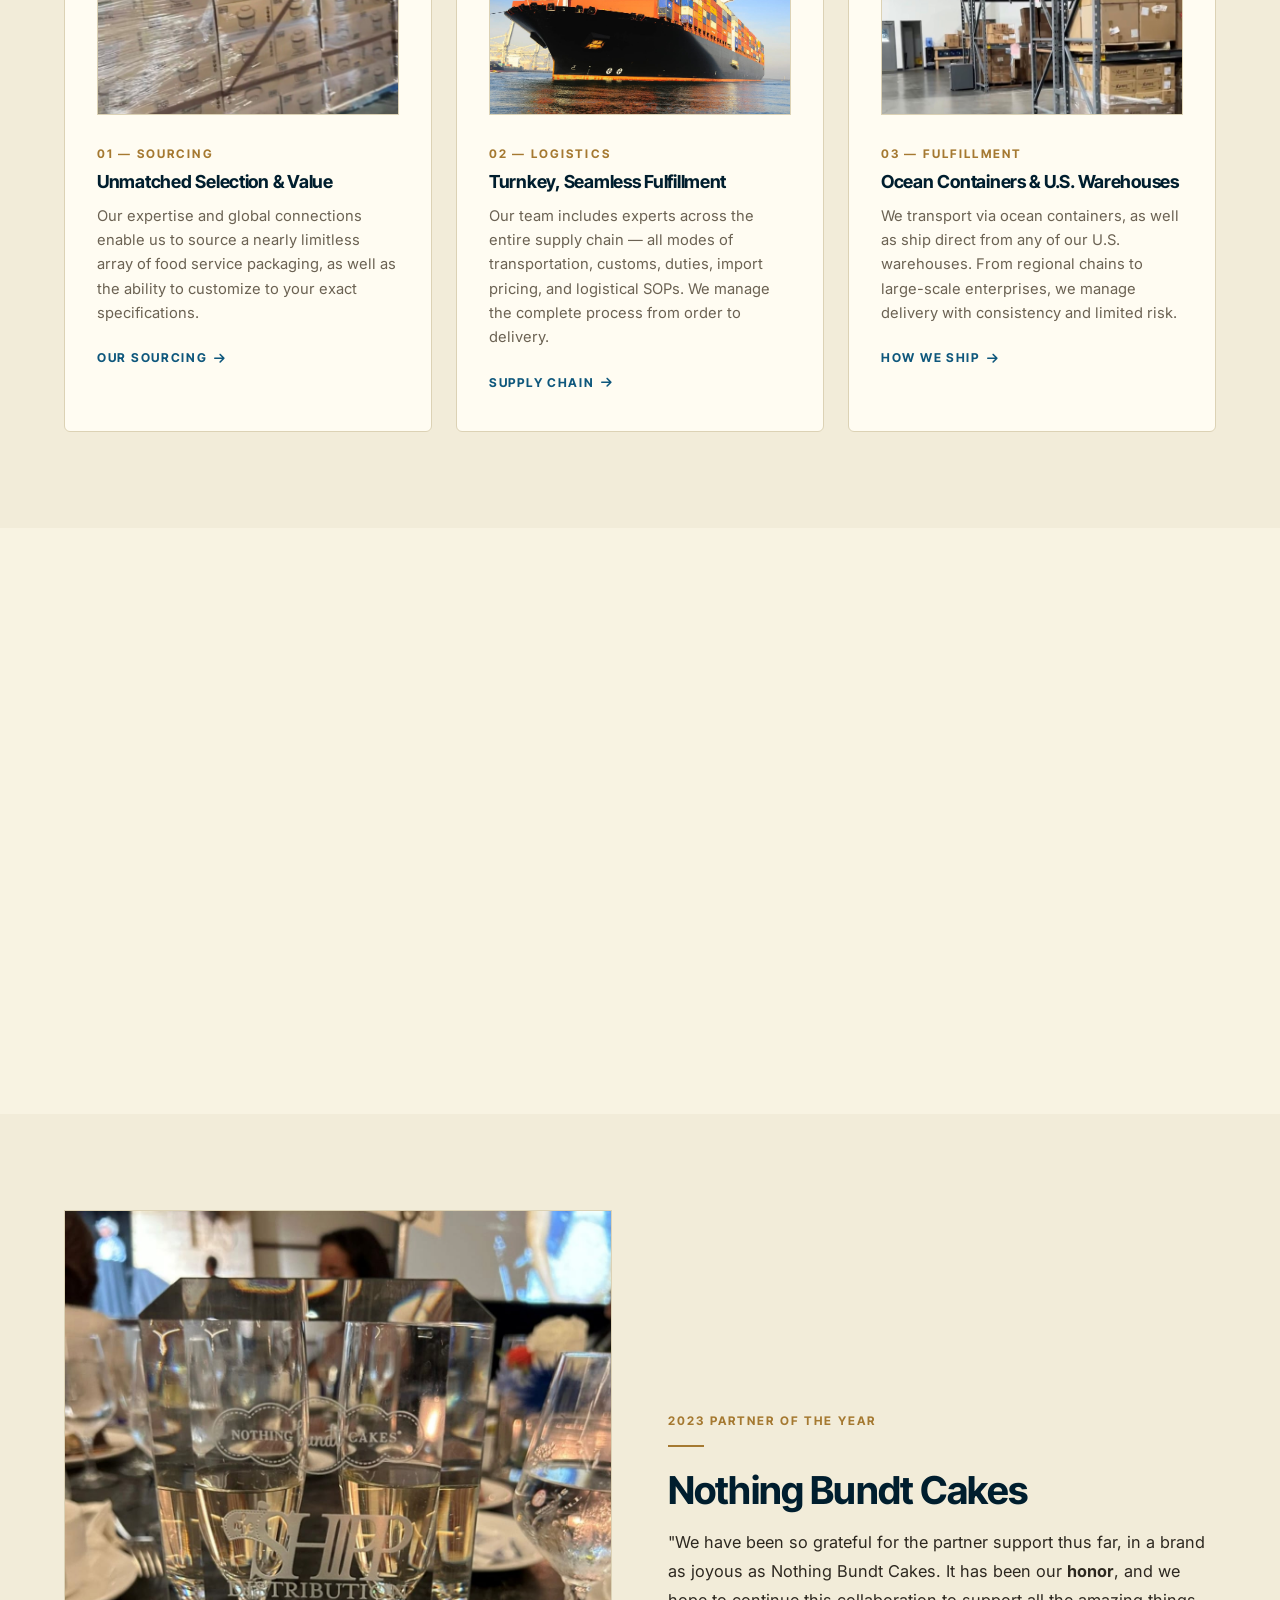
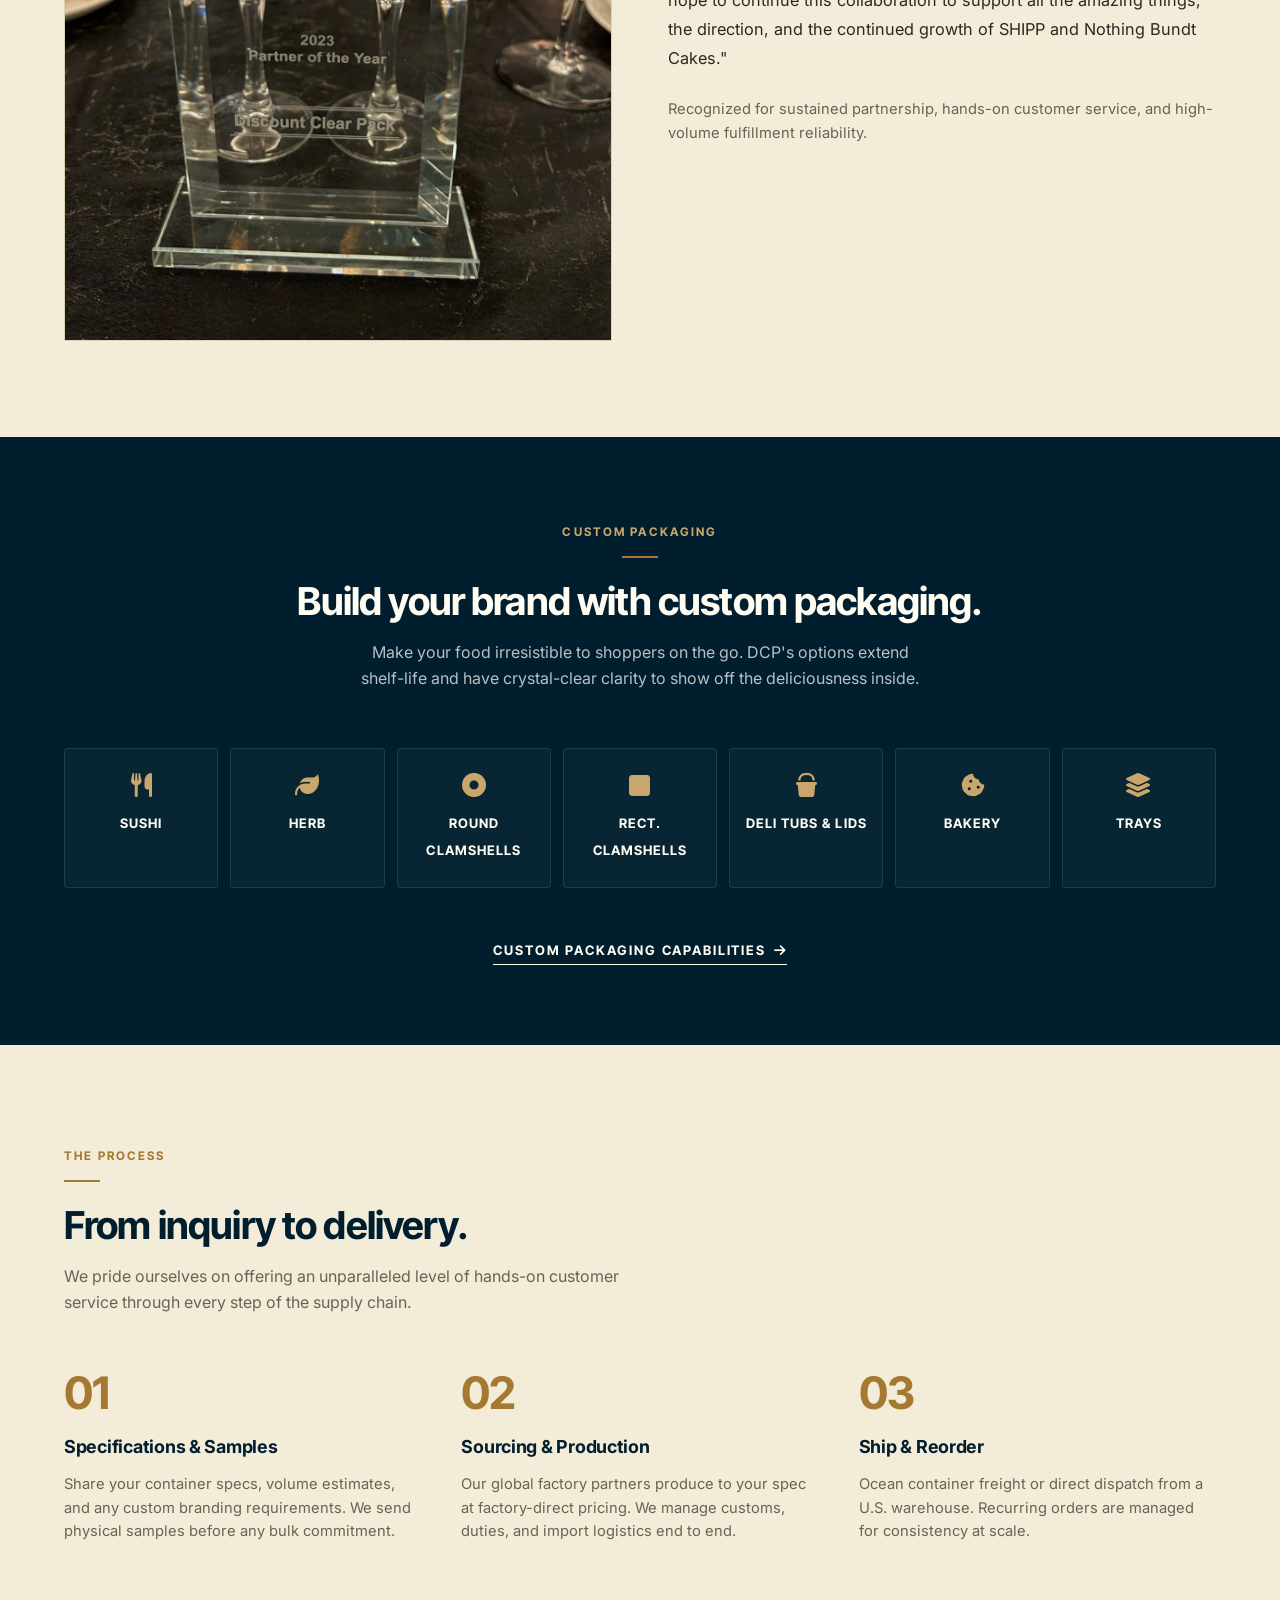
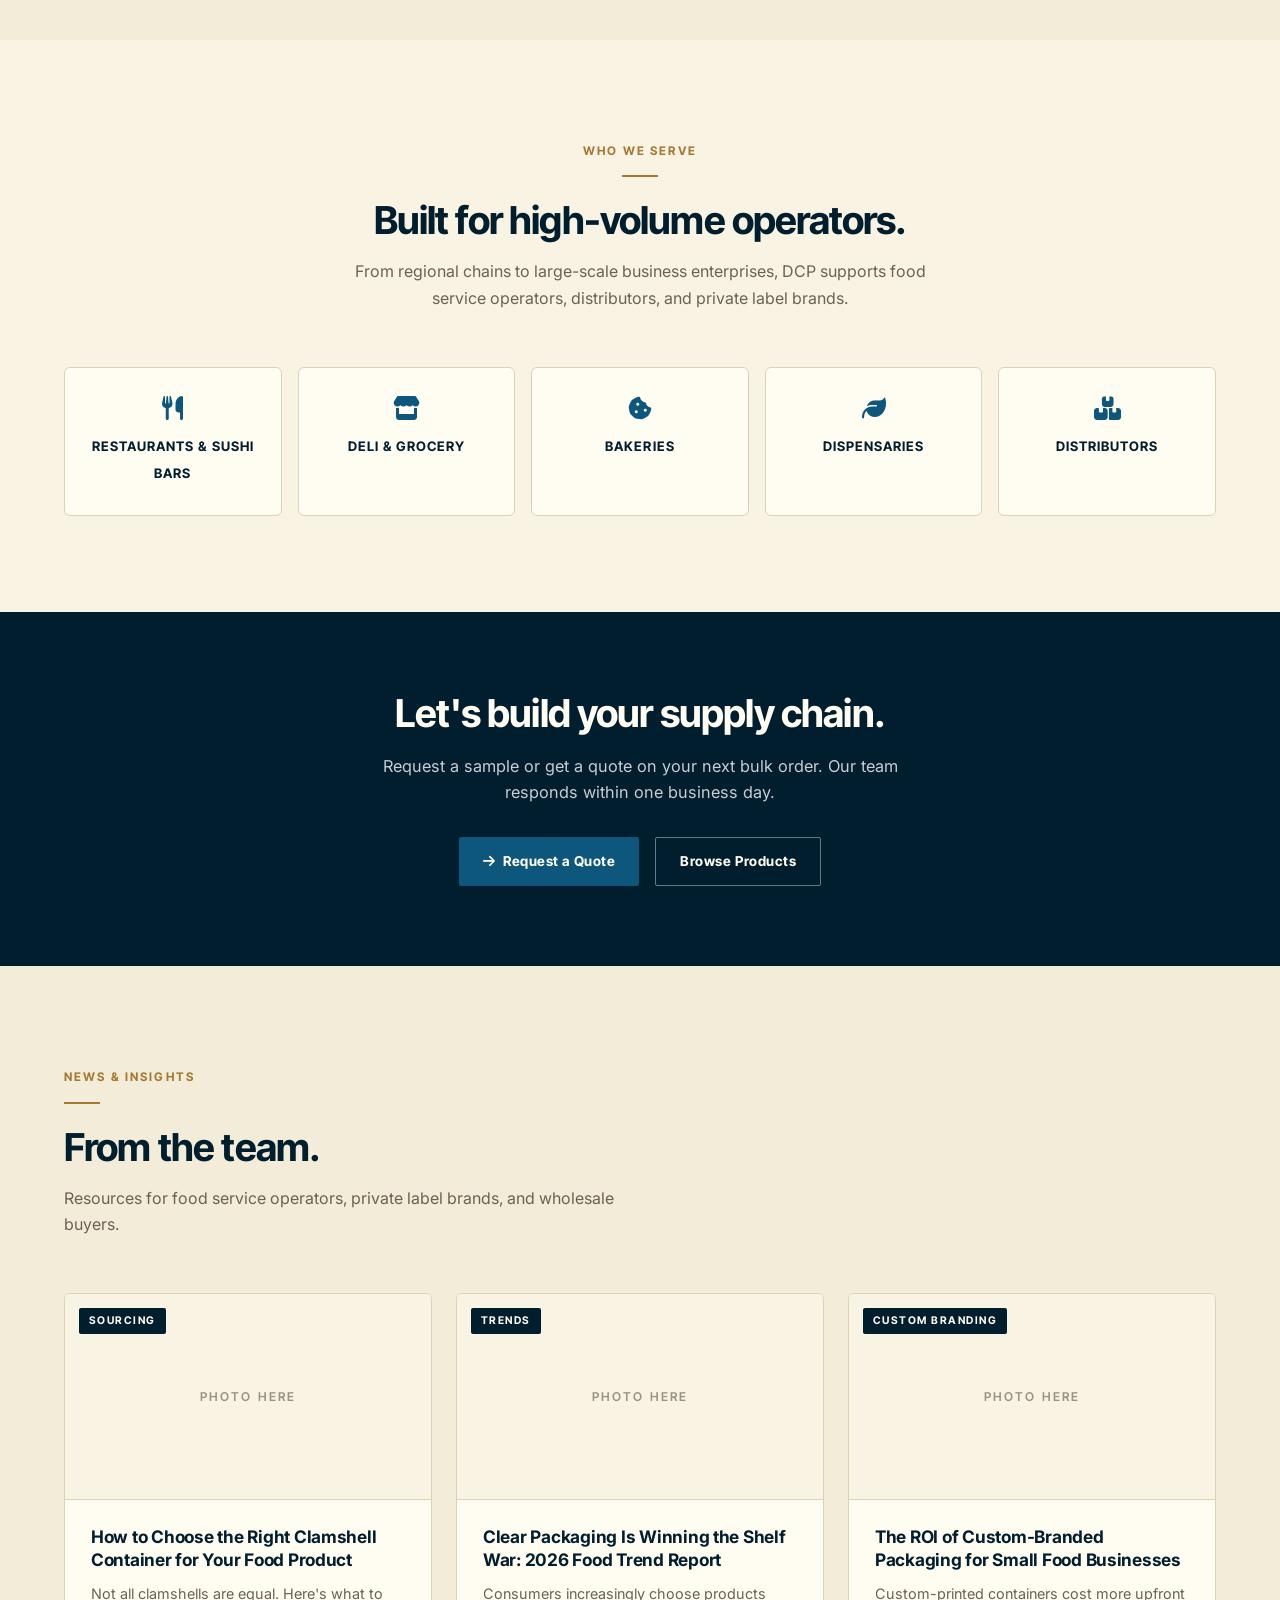
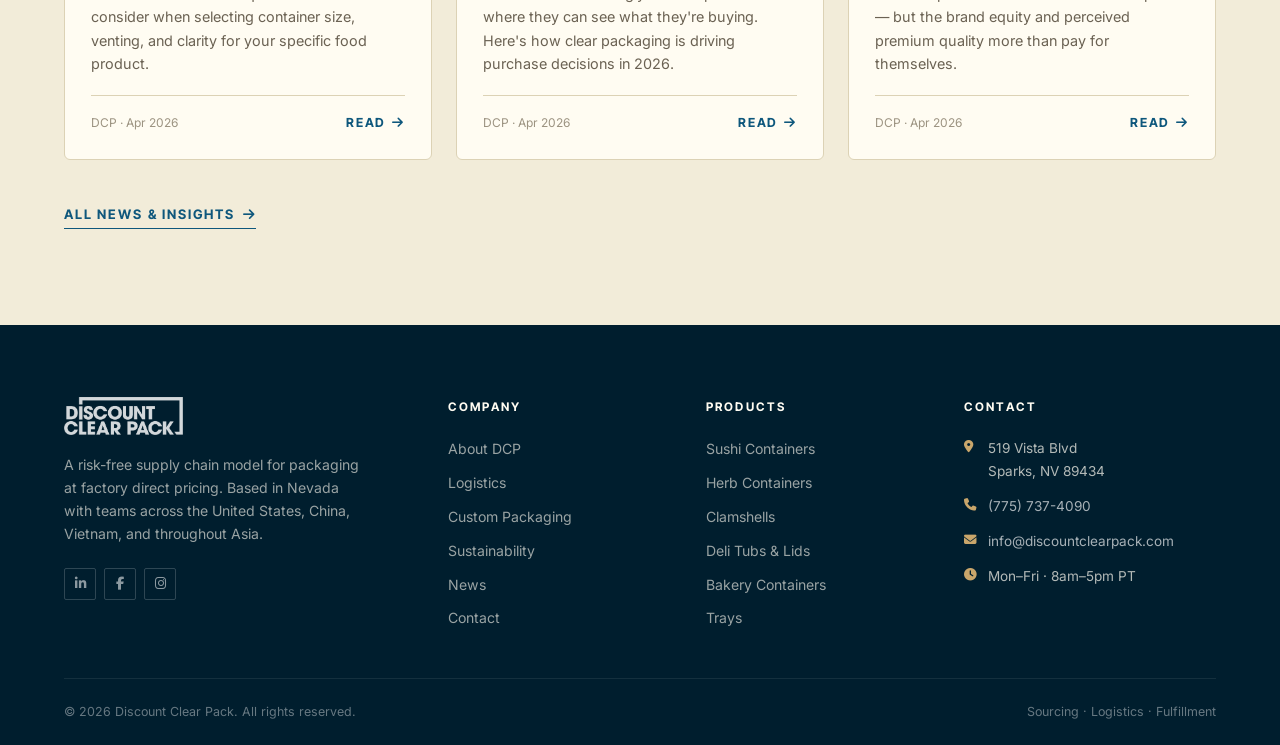
==== commit 231a6dba: "@ Fix footer logo — clean white wordmark on dark backgrounds The site logo file is a banner (dcp wor" ====
--- a/index.html
+++ b/index.html
@@ -363,7 +363,7 @@
   <div class="container">
     <div class="footer__grid">
       <div>
-        <div class="footer__logo"><img src="Logo/Screenshot 2026-04-01 170924.png" alt="Discount Clear Pack"></div>
+        <div class="footer__logo"><img src="Logo/dcp-white.png" alt="Discount Clear Pack"></div>
         <p class="footer__tagline">A risk-free supply chain model for packaging at factory direct pricing. Based in Nevada with teams across the United States, China, Vietnam, and throughout Asia.</p>
         <div class="footer__social">
           <a href="#" aria-label="LinkedIn"><i class="fab fa-linkedin-in"></i></a>
--- a/style.css
+++ b/style.css
@@ -944,7 +944,7 @@
   top: calc(var(--nav-hs) + 24px);
 }
 .contact-info-card__logo { margin-bottom: 28px; }
-.contact-info-card__logo img { height: 44px; width: auto; filter: brightness(0) invert(1); }
+.contact-info-card__logo img { height: 40px; width: auto; }
 .contact-info__items { display: flex; flex-direction: column; gap: 22px; margin-bottom: 32px; }
 .contact-info__item { display: flex; align-items: flex-start; gap: 14px; }
 .contact-info__item-icon {
@@ -1272,7 +1272,7 @@
   border-bottom: 1px solid rgba(255,255,255,.08);
 }
 .footer__logo { margin-bottom: 18px; }
-.footer__logo img { height: 42px; width: auto; filter: brightness(0) invert(1); opacity: .9; }
+.footer__logo img { height: 38px; width: auto; opacity: .95; }
 .footer__tagline { font-size: .88rem; color: rgba(255,252,242,.6); margin-bottom: 22px; line-height: 1.65; max-width: 300px; }
 .footer__social { display: flex; gap: 8px; }
 .footer__social a {
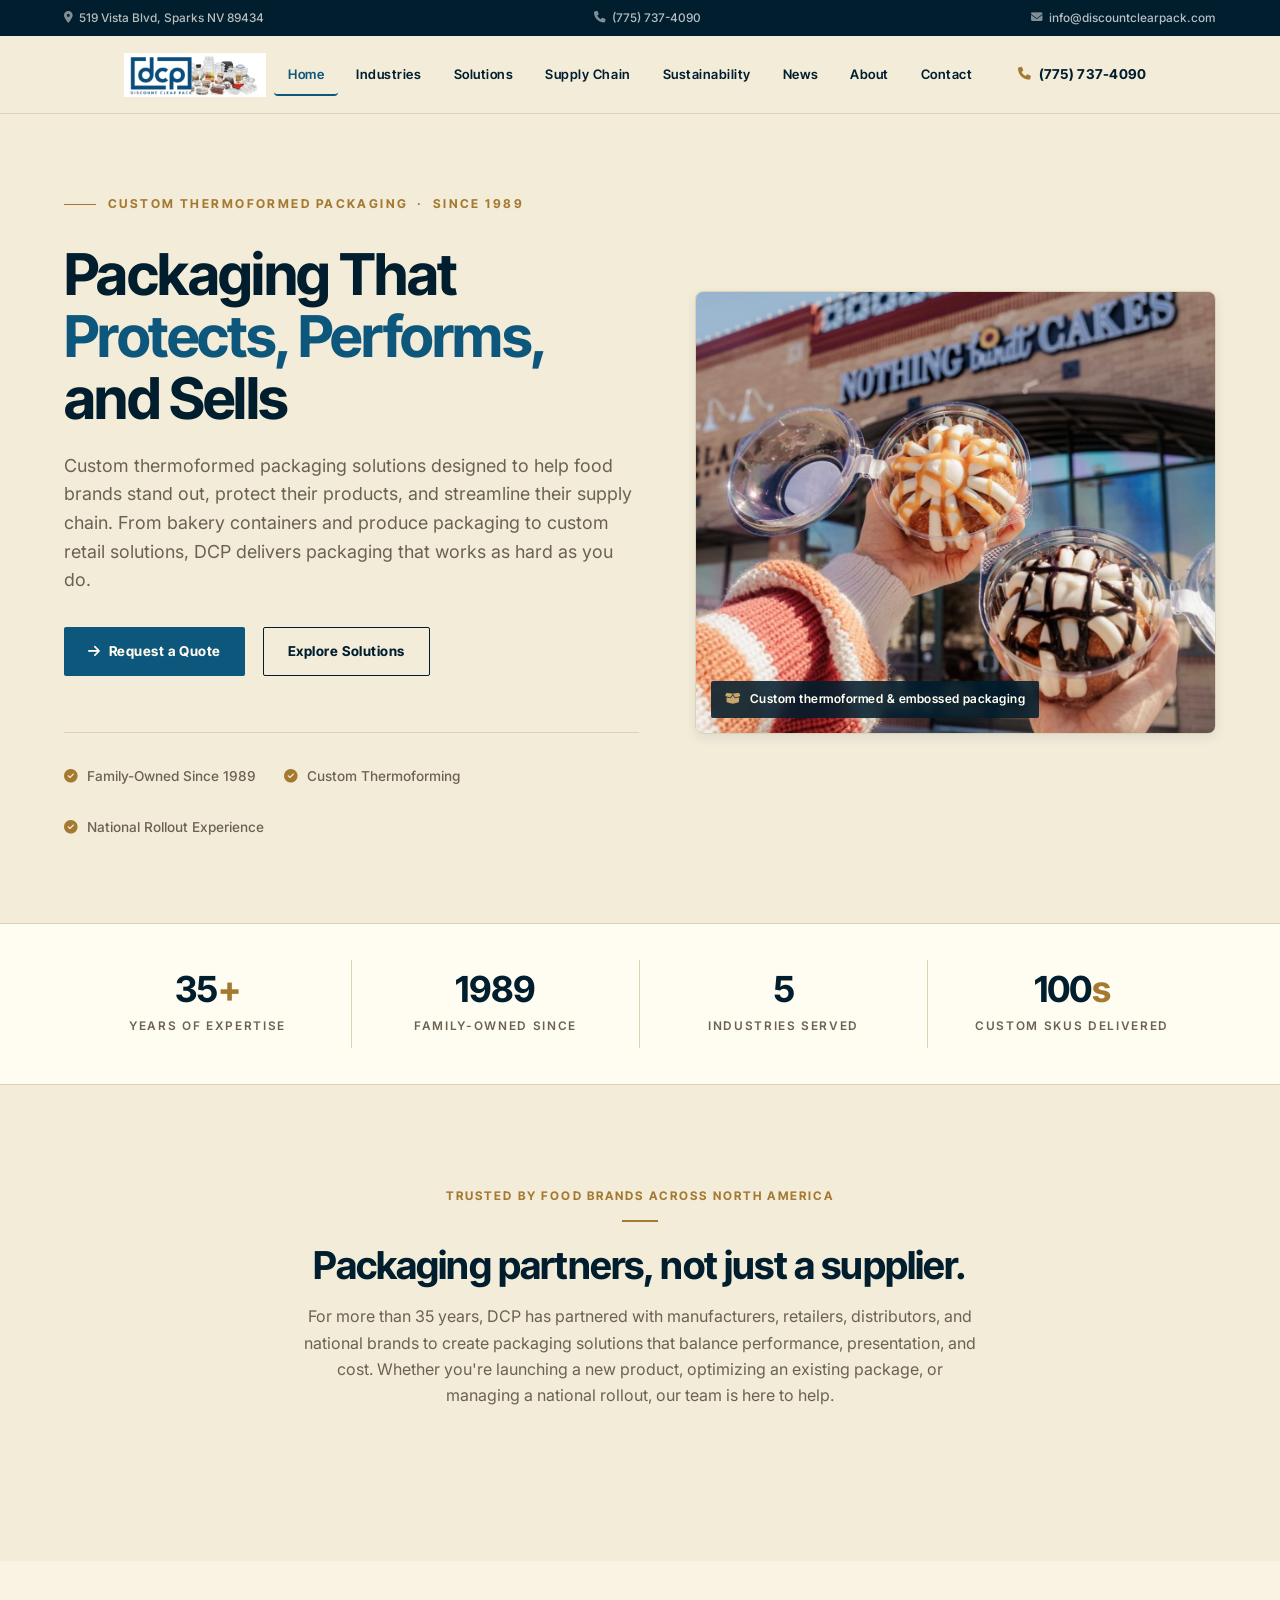
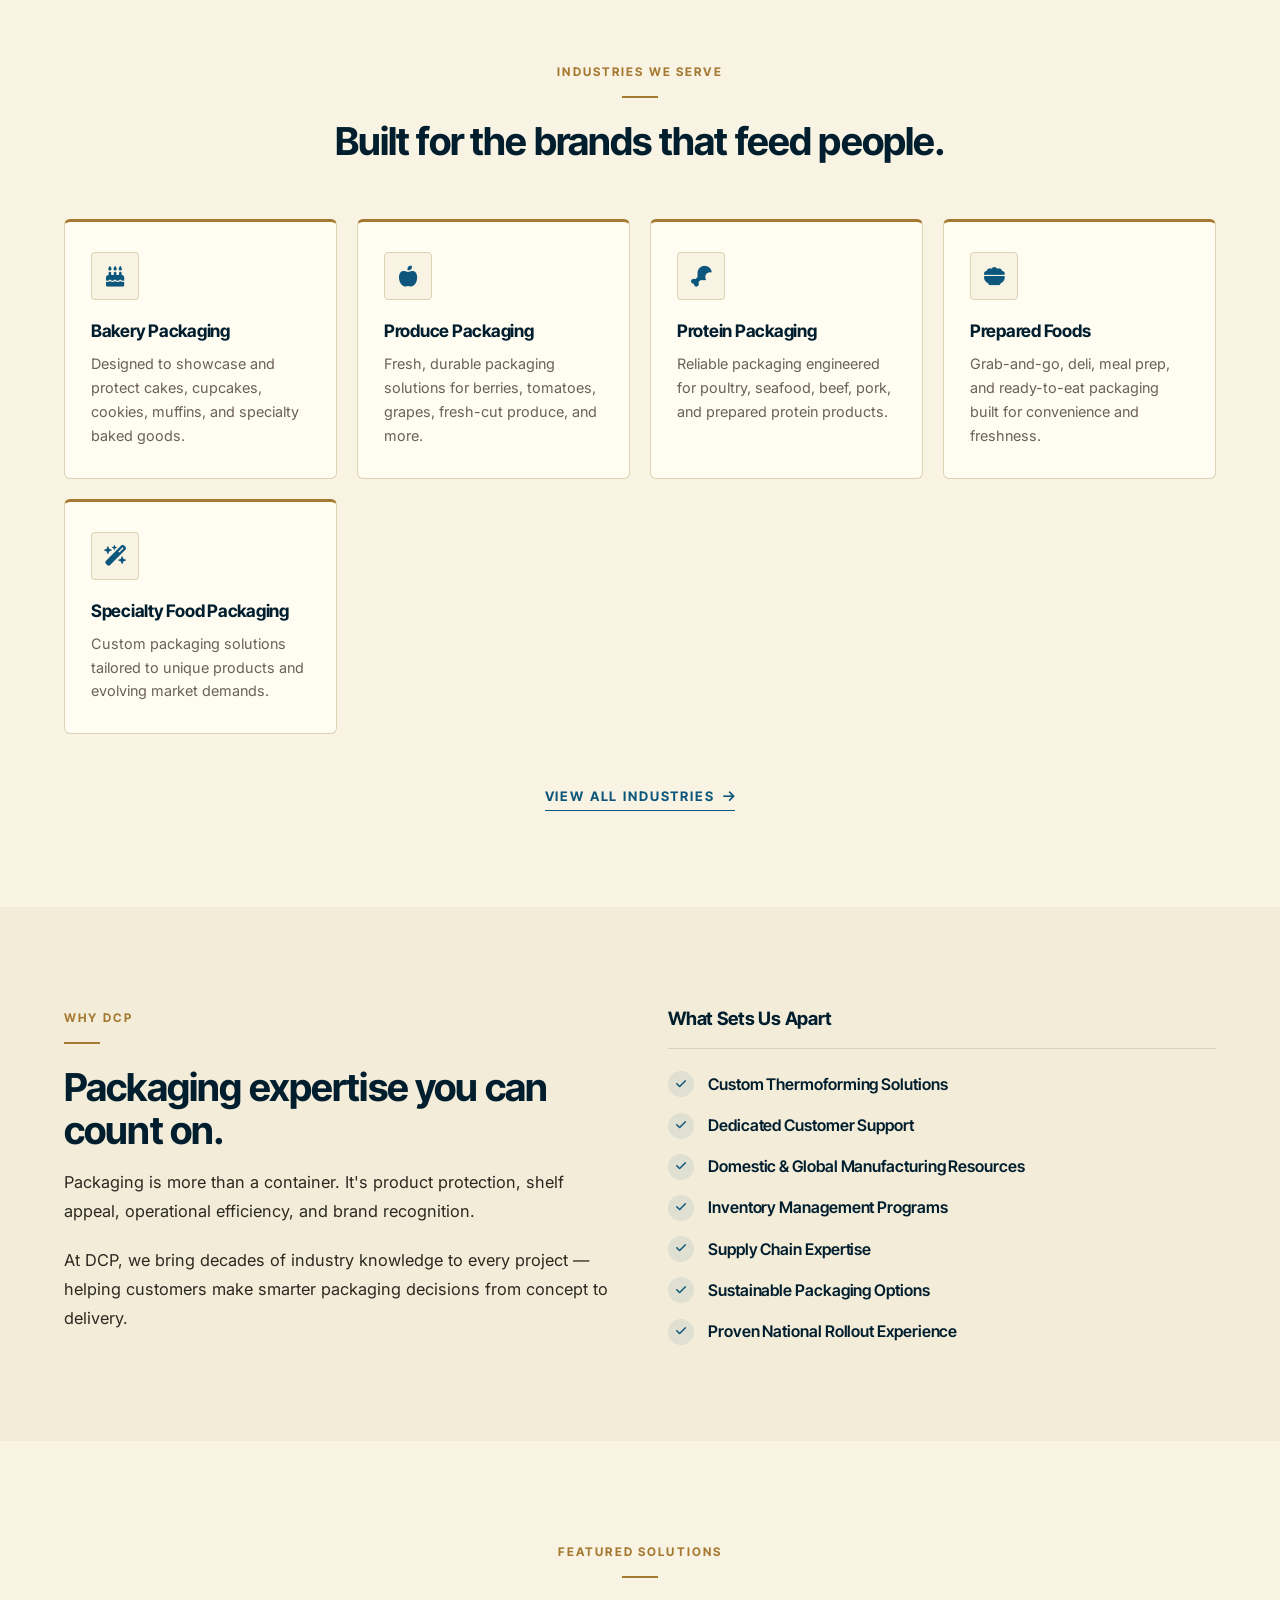
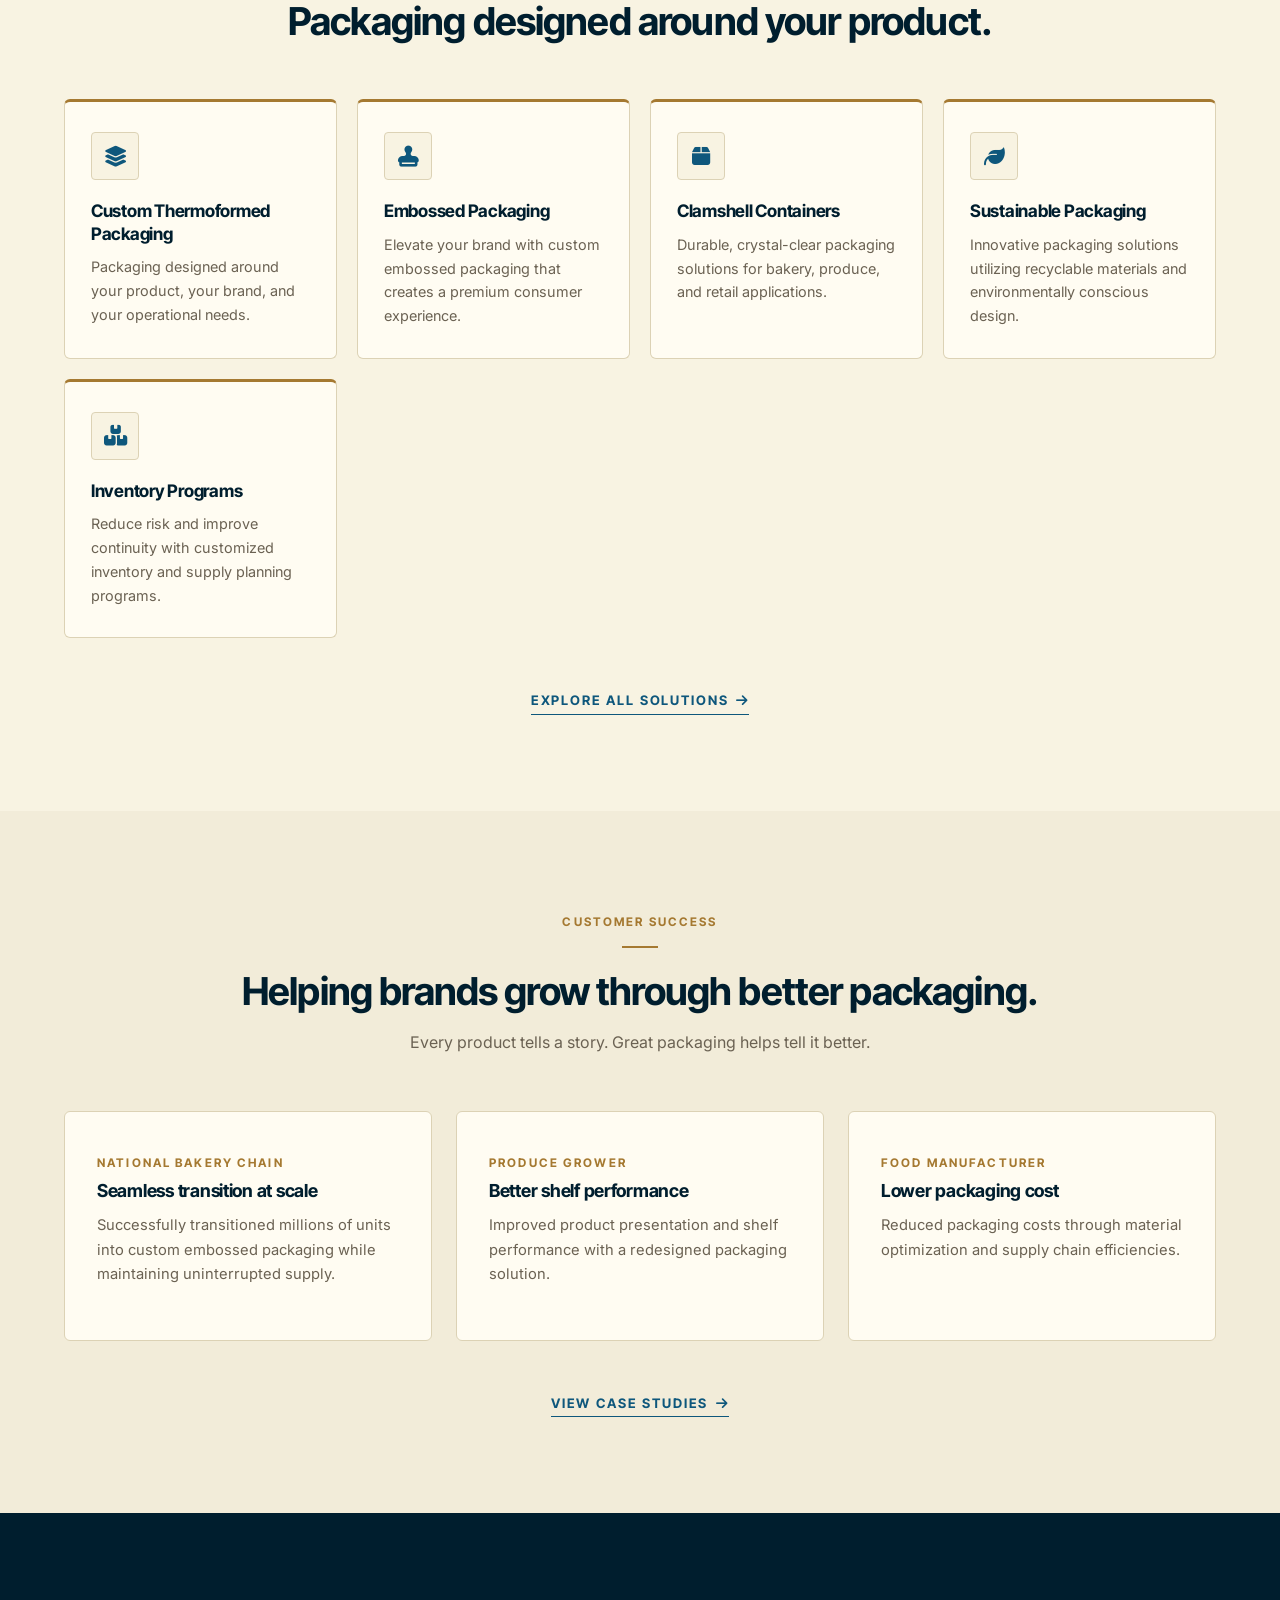
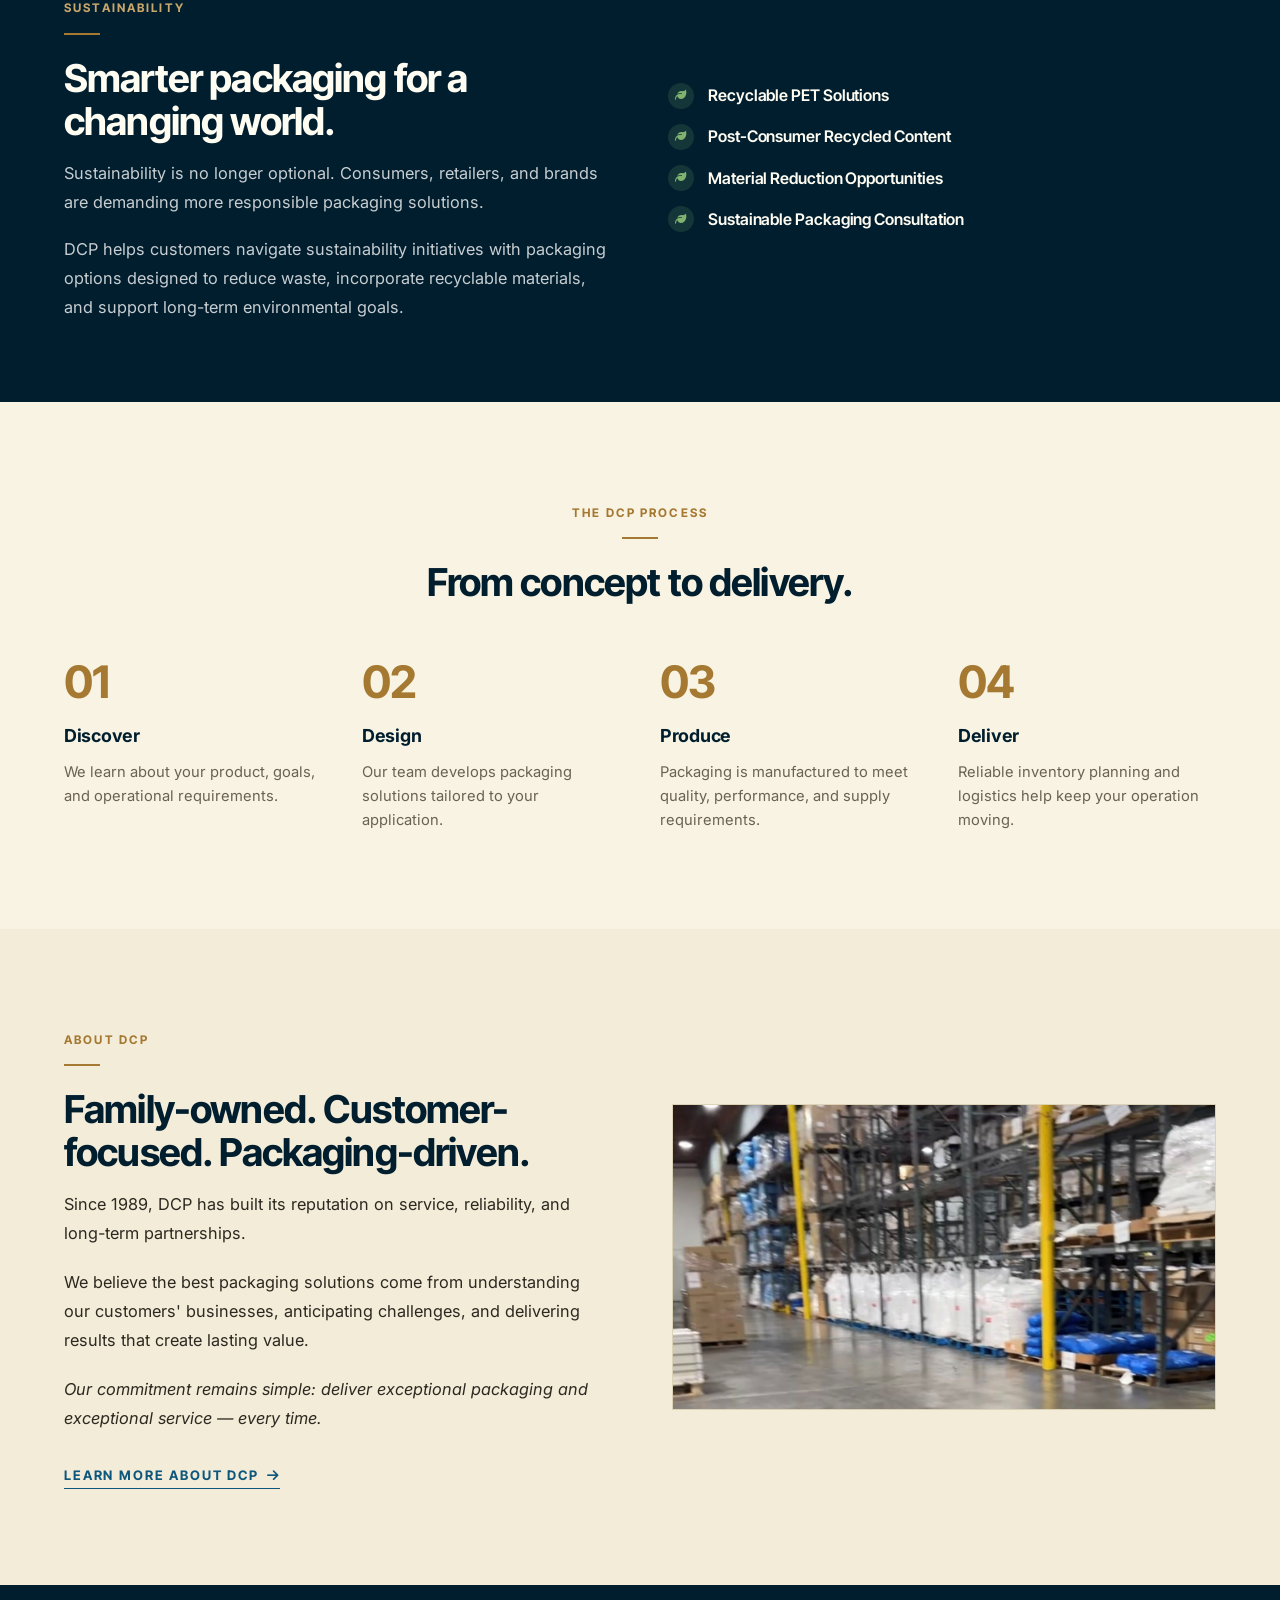
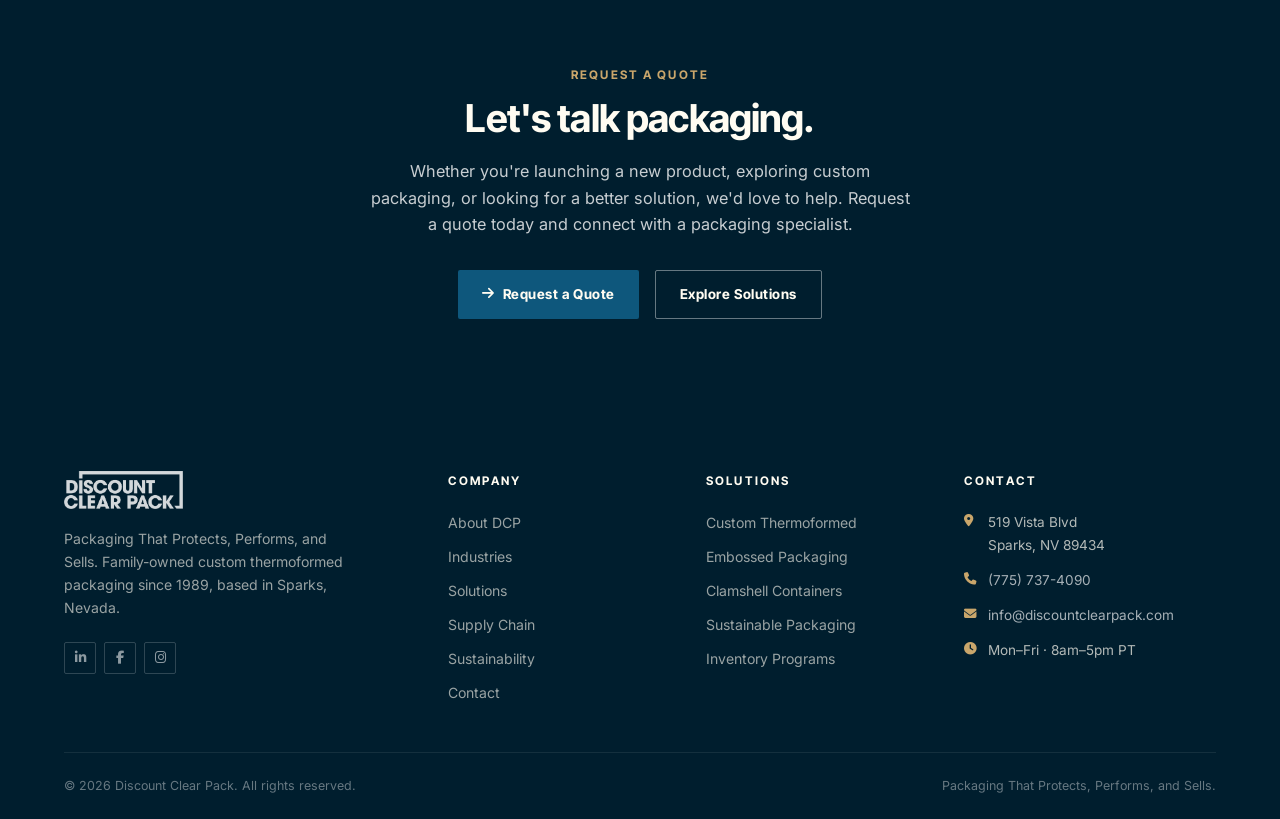
==== commit e6b81521: "Rebuild homepage to Kristie's copy — repositioned around "Protects, Performs, and Sells" - New image" ====
--- a/index.html
+++ b/index.html
@@ -3,8 +3,8 @@
 <head>
 <meta charset="UTF-8">
 <meta name="viewport" content="width=device-width, initial-scale=1.0">
-<title>Discount Clear Pack — Sourcing. Logistics. Fulfillment.</title>
-<meta name="description" content="DCP is a global supply chain partner for clear food-grade packaging. Factory-direct pricing, custom branding, ocean container logistics. Nevada-based with teams across the U.S. and Asia.">
+<title>Discount Clear Pack — Packaging That Protects, Performs, and Sells</title>
+<meta name="description" content="DCP designs custom thermoformed packaging that helps food brands stand out, protect their products, and streamline their supply chain. Family-owned since 1989.">
 <link rel="stylesheet" href="style.css">
 <link rel="stylesheet" href="https://cdnjs.cloudflare.com/ajax/libs/font-awesome/6.5.0/css/all.min.css">
 </head>
@@ -30,9 +30,9 @@
       </a>
       <div class="navbar__nav">
         <a href="index.html" class="active">Home</a>
-        <a href="logistics.html">Logistics</a>
-        <a href="products.html">Products</a>
-        <a href="custom-packaging.html">Custom Packaging</a>
+        <a href="products.html">Industries</a>
+        <a href="custom-packaging.html">Solutions</a>
+        <a href="logistics.html">Supply Chain</a>
         <a href="sustainability.html">Sustainability</a>
         <a href="blog.html">News</a>
         <a href="about.html">About</a>
@@ -54,9 +54,9 @@
   <div class="mobile-menu__inner">
     <nav>
       <a href="index.html">Home</a>
-      <a href="logistics.html">Logistics</a>
-      <a href="products.html">Products</a>
-      <a href="custom-packaging.html">Custom Packaging</a>
+      <a href="products.html">Industries</a>
+      <a href="custom-packaging.html">Solutions</a>
+      <a href="logistics.html">Supply Chain</a>
       <a href="sustainability.html">Sustainability</a>
       <a href="blog.html">News</a>
       <a href="about.html">About</a>
@@ -71,98 +71,286 @@
 </div>
 
 <!-- ════════════════════════════════════════
-     HERO — Sourcing. Logistics. Fulfillment.
-     (Mirrors DCP PowerPoint slide 1 verbatim)
-════════════════════════════════════════ -->
-<section class="hero" aria-label="Hero section">
+     HERO — Packaging That Protects, Performs, and Sells
+     (Kristie copy · image-forward per her recommendation)
+════════════════════════════════════════ -->
+<section class="hero hero--split" aria-label="Hero section">
   <div class="container hero__content">
-    <div class="hero__inner">
-      <div class="hero__eyebrow">Custom Packaging &amp; Supply Chain &nbsp;·&nbsp; Sparks, NV</div>
-      <div class="hero__stack">
-        <span>Sourcing.</span>
-        <span>Logistics.</span>
-        <span>Fulfillment.</span>
-      </div>
-      <p class="hero__tagline">Trust DCP to deliver factory quality packaging at factory direct pricing.</p>
-      <div class="hero__cta">
-        <a href="logistics.html" class="btn btn-primary"><i class="fas fa-arrow-right"></i> Our Supply Chain</a>
-        <a href="contact.html" class="btn btn-outline">Request a Sample</a>
-      </div>
-      <div class="hero__proof">
-        <div class="hero__proof-item"><i class="fas fa-check-circle"></i> 60+ Years Combined Experience</div>
-        <div class="hero__proof-item"><i class="fas fa-check-circle"></i> Global Sourcing &amp; Logistics</div>
-        <div class="hero__proof-item"><i class="fas fa-check-circle"></i> U.S. Warehouses Nationwide</div>
-        <div class="hero__proof-item"><i class="fas fa-check-circle"></i> Custom Branding on Every SKU</div>
-      </div>
-    </div>
-  </div>
-</section>
-
-<!-- ════════════════════════════════════════
-     TRUST STRIP — restrained, no 8-figure stat
+    <div class="hero__grid">
+      <div class="hero__inner">
+        <div class="hero__eyebrow">Custom Thermoformed Packaging &nbsp;·&nbsp; Since 1989</div>
+        <h1 class="hero__title">Packaging That <em>Protects, Performs,</em> and Sells</h1>
+        <p class="hero__subtitle">Custom thermoformed packaging solutions designed to help food brands stand out, protect their products, and streamline their supply chain. From bakery containers and produce packaging to custom retail solutions, DCP delivers packaging that works as hard as you do.</p>
+        <div class="hero__cta">
+          <a href="contact.html" class="btn btn-primary"><i class="fas fa-arrow-right"></i> Request a Quote</a>
+          <a href="custom-packaging.html" class="btn btn-outline">Explore Solutions</a>
+        </div>
+        <div class="hero__proof">
+          <div class="hero__proof-item"><i class="fas fa-check-circle"></i> Family-Owned Since 1989</div>
+          <div class="hero__proof-item"><i class="fas fa-check-circle"></i> Custom Thermoforming</div>
+          <div class="hero__proof-item"><i class="fas fa-check-circle"></i> National Rollout Experience</div>
+        </div>
+      </div>
+      <div class="hero__media">
+        <img src="images/cake-duo.jpg" alt="Custom clear thermoformed packaging showcasing baked goods" class="hero__media-img" loading="eager">
+        <div class="hero__media-tag"><i class="fas fa-box-open"></i> Custom thermoformed &amp; embossed packaging</div>
+      </div>
+    </div>
+  </div>
+</section>
+
+<!-- ════════════════════════════════════════
+     TRUSTED BY FOOD BRANDS
 ════════════════════════════════════════ -->
 <div class="trust-strip">
   <div class="container">
     <div class="trust-strip__grid">
-      <div class="trust-stat reveal"><div class="trust-stat__number">15<span>+</span></div><div class="trust-stat__label">Years Serving Customers</div></div>
-      <div class="trust-stat reveal reveal-delay-1"><div class="trust-stat__number">60<span>+</span></div><div class="trust-stat__label">Years Combined Experience</div></div>
-      <div class="trust-stat reveal reveal-delay-2"><div class="trust-stat__number">7</div><div class="trust-stat__label">Product Categories</div></div>
-      <div class="trust-stat reveal reveal-delay-3"><div class="trust-stat__number">4</div><div class="trust-stat__label">Countries · Global Reach</div></div>
+      <div class="trust-stat reveal"><div class="trust-stat__number">35<span>+</span></div><div class="trust-stat__label">Years of Expertise</div></div>
+      <div class="trust-stat reveal reveal-delay-1"><div class="trust-stat__number">1989</div><div class="trust-stat__label">Family-Owned Since</div></div>
+      <div class="trust-stat reveal reveal-delay-2"><div class="trust-stat__number">5</div><div class="trust-stat__label">Industries Served</div></div>
+      <div class="trust-stat reveal reveal-delay-3"><div class="trust-stat__number">100<span>s</span></div><div class="trust-stat__label">Custom SKUs Delivered</div></div>
     </div>
   </div>
 </div>
 
 <!-- ════════════════════════════════════════
-     THREE PILLARS — Sourcing / Logistics / Fulfillment
-     (Built from DCP slides 2 + 3)
+     TRUSTED BY FOOD BRANDS ACROSS NORTH AMERICA
 ════════════════════════════════════════ -->
 <section class="section">
   <div class="container">
+    <div class="section-header centered reveal" style="max-width:760px;margin-left:auto;margin-right:auto;">
+      <span class="section-label">Trusted by Food Brands Across North America</span>
+      <div class="section-divider c"></div>
+      <h2 class="section-title">Packaging partners, not just a supplier.</h2>
+      <p class="section-subtitle" style="max-width:680px;">For more than 35 years, DCP has partnered with manufacturers, retailers, distributors, and national brands to create packaging solutions that balance performance, presentation, and cost. Whether you're launching a new product, optimizing an existing package, or managing a national rollout, our team is here to help.</p>
+    </div>
+  </div>
+</section>
+
+<!-- ════════════════════════════════════════
+     INDUSTRIES WE SERVE
+════════════════════════════════════════ -->
+<section class="section bg-off-white">
+  <div class="container">
     <div class="section-header centered reveal">
-      <span class="section-label">WHAT WE DO</span>
+      <span class="section-label">Industries We Serve</span>
       <div class="section-divider c"></div>
-      <h2 class="section-title">A Risk-Free Supply Chain for Packaging</h2>
-      <p class="section-subtitle">We've built a risk-free supply chain model for packaging at factory direct pricing. When customer partners are constantly short on products they need, we have a plan in place to solve this issue — through transparency in process and pricing.</p>
-    </div>
-    <div class="grid-3">
-      <div class="card reveal">
-        <img src="images/product-pallets.jpg" alt="Cases of clear clamshell containers shrink-wrapped and stacked, ready to ship" class="photo photo--16x10" style="margin-bottom:24px;" loading="lazy">
-        <span class="section-label" style="margin-bottom:8px;">01 — Sourcing</span>
-        <h3 class="card__title">Unmatched Selection &amp; Value</h3>
-        <p class="card__desc">Our expertise and global connections enable us to source a nearly limitless array of food service packaging, as well as the ability to customize to your exact specifications.</p>
-        <a href="logistics.html" class="card__link">Our Sourcing <i class="fas fa-arrow-right"></i></a>
-      </div>
-      <div class="card reveal reveal-delay-1">
-        <img src="images/cargo-ship.jpg" alt="Container ship loaded with shipping containers crossing the ocean" class="photo photo--16x10" style="margin-bottom:24px;" loading="lazy">
-        <span class="section-label" style="margin-bottom:8px;">02 — Logistics</span>
-        <h3 class="card__title">Turnkey, Seamless Fulfillment</h3>
-        <p class="card__desc">Our team includes experts across the entire supply chain — all modes of transportation, customs, duties, import pricing, and logistical SOPs. We manage the complete process from order to delivery.</p>
-        <a href="logistics.html" class="card__link">Supply Chain <i class="fas fa-arrow-right"></i></a>
-      </div>
-      <div class="card reveal reveal-delay-2">
-        <img src="images/warehouse-aisle.jpg" alt="Discount Clear Pack warehouse aisle with pallet racking stocked with inventory" class="photo photo--16x10" style="margin-bottom:24px;" loading="lazy">
-        <span class="section-label" style="margin-bottom:8px;">03 — Fulfillment</span>
-        <h3 class="card__title">Ocean Containers &amp; U.S. Warehouses</h3>
-        <p class="card__desc">We transport via ocean containers, as well as ship direct from any of our U.S. warehouses. From regional chains to large-scale enterprises, we manage delivery with consistency and limited risk.</p>
-        <a href="logistics.html" class="card__link">How We Ship <i class="fas fa-arrow-right"></i></a>
-      </div>
-    </div>
-  </div>
-</section>
-
-<!-- ════════════════════════════════════════
-     WHO WE ARE — DCP slide 5 verbatim
+      <h2 class="section-title">Built for the brands that feed people.</h2>
+    </div>
+    <div class="industry-cards reveal">
+      <div class="industry-feature">
+        <div class="industry-feature__icon"><i class="fas fa-cake-candles"></i></div>
+        <h3 class="industry-feature__title">Bakery Packaging</h3>
+        <p class="industry-feature__desc">Designed to showcase and protect cakes, cupcakes, cookies, muffins, and specialty baked goods.</p>
+      </div>
+      <div class="industry-feature">
+        <div class="industry-feature__icon"><i class="fas fa-apple-whole"></i></div>
+        <h3 class="industry-feature__title">Produce Packaging</h3>
+        <p class="industry-feature__desc">Fresh, durable packaging solutions for berries, tomatoes, grapes, fresh-cut produce, and more.</p>
+      </div>
+      <div class="industry-feature">
+        <div class="industry-feature__icon"><i class="fas fa-drumstick-bite"></i></div>
+        <h3 class="industry-feature__title">Protein Packaging</h3>
+        <p class="industry-feature__desc">Reliable packaging engineered for poultry, seafood, beef, pork, and prepared protein products.</p>
+      </div>
+      <div class="industry-feature">
+        <div class="industry-feature__icon"><i class="fas fa-bowl-food"></i></div>
+        <h3 class="industry-feature__title">Prepared Foods</h3>
+        <p class="industry-feature__desc">Grab-and-go, deli, meal prep, and ready-to-eat packaging built for convenience and freshness.</p>
+      </div>
+      <div class="industry-feature">
+        <div class="industry-feature__icon"><i class="fas fa-wand-magic-sparkles"></i></div>
+        <h3 class="industry-feature__title">Specialty Food Packaging</h3>
+        <p class="industry-feature__desc">Custom packaging solutions tailored to unique products and evolving market demands.</p>
+      </div>
+    </div>
+    <div style="text-align:center;margin-top:48px;" class="reveal">
+      <a href="products.html" class="text-link">View All Industries <i class="fas fa-arrow-right"></i></a>
+    </div>
+  </div>
+</section>
+
+<!-- ════════════════════════════════════════
+     WHY DCP — What Sets Us Apart
+════════════════════════════════════════ -->
+<section class="section">
+  <div class="container">
+    <div class="grid-2-col" style="align-items:start;gap:56px;">
+      <div class="reveal">
+        <span class="section-label">Why DCP</span>
+        <div class="section-divider"></div>
+        <h2 class="section-title">Packaging expertise you can count on.</h2>
+        <p style="color:var(--body-text);margin-bottom:20px;font-size:1.02rem;line-height:1.78;">Packaging is more than a container. It's product protection, shelf appeal, operational efficiency, and brand recognition.</p>
+        <p style="color:var(--body-text);font-size:1.02rem;line-height:1.78;">At DCP, we bring decades of industry knowledge to every project — helping customers make smarter packaging decisions from concept to delivery.</p>
+      </div>
+      <div class="reveal reveal-delay-1">
+        <div class="apart-title">What Sets Us Apart</div>
+        <ul class="check-list">
+          <li><i class="fas fa-check"></i> Custom Thermoforming Solutions</li>
+          <li><i class="fas fa-check"></i> Dedicated Customer Support</li>
+          <li><i class="fas fa-check"></i> Domestic &amp; Global Manufacturing Resources</li>
+          <li><i class="fas fa-check"></i> Inventory Management Programs</li>
+          <li><i class="fas fa-check"></i> Supply Chain Expertise</li>
+          <li><i class="fas fa-check"></i> Sustainable Packaging Options</li>
+          <li><i class="fas fa-check"></i> Proven National Rollout Experience</li>
+        </ul>
+      </div>
+    </div>
+  </div>
+</section>
+
+<!-- ════════════════════════════════════════
+     FEATURED SOLUTIONS
 ════════════════════════════════════════ -->
 <section class="section bg-off-white">
+  <div class="container">
+    <div class="section-header centered reveal">
+      <span class="section-label">Featured Solutions</span>
+      <div class="section-divider c"></div>
+      <h2 class="section-title">Packaging designed around your product.</h2>
+    </div>
+    <div class="industry-cards reveal">
+      <div class="industry-feature">
+        <div class="industry-feature__icon"><i class="fas fa-layer-group"></i></div>
+        <h3 class="industry-feature__title">Custom Thermoformed Packaging</h3>
+        <p class="industry-feature__desc">Packaging designed around your product, your brand, and your operational needs.</p>
+      </div>
+      <div class="industry-feature">
+        <div class="industry-feature__icon"><i class="fas fa-stamp"></i></div>
+        <h3 class="industry-feature__title">Embossed Packaging</h3>
+        <p class="industry-feature__desc">Elevate your brand with custom embossed packaging that creates a premium consumer experience.</p>
+      </div>
+      <div class="industry-feature">
+        <div class="industry-feature__icon"><i class="fas fa-box"></i></div>
+        <h3 class="industry-feature__title">Clamshell Containers</h3>
+        <p class="industry-feature__desc">Durable, crystal-clear packaging solutions for bakery, produce, and retail applications.</p>
+      </div>
+      <div class="industry-feature">
+        <div class="industry-feature__icon"><i class="fas fa-leaf"></i></div>
+        <h3 class="industry-feature__title">Sustainable Packaging</h3>
+        <p class="industry-feature__desc">Innovative packaging solutions utilizing recyclable materials and environmentally conscious design.</p>
+      </div>
+      <div class="industry-feature">
+        <div class="industry-feature__icon"><i class="fas fa-boxes-stacked"></i></div>
+        <h3 class="industry-feature__title">Inventory Programs</h3>
+        <p class="industry-feature__desc">Reduce risk and improve continuity with customized inventory and supply planning programs.</p>
+      </div>
+    </div>
+    <div style="text-align:center;margin-top:48px;" class="reveal">
+      <a href="custom-packaging.html" class="text-link">Explore All Solutions <i class="fas fa-arrow-right"></i></a>
+    </div>
+  </div>
+</section>
+
+<!-- ════════════════════════════════════════
+     CUSTOMER SUCCESS — anonymized case studies
+     (NBC pulled to "National Bakery Chain" pending permission)
+════════════════════════════════════════ -->
+<section class="section">
+  <div class="container">
+    <div class="section-header centered reveal">
+      <span class="section-label">Customer Success</span>
+      <div class="section-divider c"></div>
+      <h2 class="section-title">Helping brands grow through better packaging.</h2>
+      <p class="section-subtitle" style="margin-left:auto;margin-right:auto;">Every product tells a story. Great packaging helps tell it better.</p>
+    </div>
+    <div class="grid-3 reveal">
+      <div class="card">
+        <span class="section-label" style="margin-bottom:8px;">National Bakery Chain</span>
+        <h3 class="card__title">Seamless transition at scale</h3>
+        <p class="card__desc">Successfully transitioned millions of units into custom embossed packaging while maintaining uninterrupted supply.</p>
+      </div>
+      <div class="card reveal-delay-1">
+        <span class="section-label" style="margin-bottom:8px;">Produce Grower</span>
+        <h3 class="card__title">Better shelf performance</h3>
+        <p class="card__desc">Improved product presentation and shelf performance with a redesigned packaging solution.</p>
+      </div>
+      <div class="card reveal-delay-2">
+        <span class="section-label" style="margin-bottom:8px;">Food Manufacturer</span>
+        <h3 class="card__title">Lower packaging cost</h3>
+        <p class="card__desc">Reduced packaging costs through material optimization and supply chain efficiencies.</p>
+      </div>
+    </div>
+    <div style="text-align:center;margin-top:48px;" class="reveal">
+      <a href="about.html" class="text-link">View Case Studies <i class="fas fa-arrow-right"></i></a>
+    </div>
+  </div>
+</section>
+
+<!-- ════════════════════════════════════════
+     SUSTAINABILITY
+════════════════════════════════════════ -->
+<section class="categories-dark">
+  <div class="container">
+    <div class="grid-2-col" style="gap:56px;align-items:center;">
+      <div class="reveal">
+        <span class="section-label on-dark">Sustainability</span>
+        <div class="section-divider"></div>
+        <h2 class="section-title" style="color:var(--paper);">Smarter packaging for a changing world.</h2>
+        <p style="color:rgba(255,255,255,.78);font-size:1.02rem;line-height:1.78;margin-bottom:18px;">Sustainability is no longer optional. Consumers, retailers, and brands are demanding more responsible packaging solutions.</p>
+        <p style="color:rgba(255,255,255,.78);font-size:1.02rem;line-height:1.78;">DCP helps customers navigate sustainability initiatives with packaging options designed to reduce waste, incorporate recyclable materials, and support long-term environmental goals.</p>
+      </div>
+      <div class="reveal reveal-delay-1">
+        <ul class="check-list check-list--dark">
+          <li><i class="fas fa-leaf"></i> Recyclable PET Solutions</li>
+          <li><i class="fas fa-leaf"></i> Post-Consumer Recycled Content</li>
+          <li><i class="fas fa-leaf"></i> Material Reduction Opportunities</li>
+          <li><i class="fas fa-leaf"></i> Sustainable Packaging Consultation</li>
+        </ul>
+      </div>
+    </div>
+  </div>
+</section>
+
+<!-- ════════════════════════════════════════
+     THE DCP PROCESS — Discover / Design / Produce / Deliver
+════════════════════════════════════════ -->
+<section class="section bg-off-white">
+  <div class="container">
+    <div class="section-header centered reveal">
+      <span class="section-label">The DCP Process</span>
+      <div class="section-divider c"></div>
+      <h2 class="section-title">From concept to delivery.</h2>
+    </div>
+    <div class="steps-grid reveal" style="grid-template-columns:repeat(4,1fr);">
+      <div class="step-card">
+        <div class="step-card__num">01</div>
+        <div class="step-card__title">Discover</div>
+        <div class="step-card__desc">We learn about your product, goals, and operational requirements.</div>
+      </div>
+      <div class="step-card">
+        <div class="step-card__num">02</div>
+        <div class="step-card__title">Design</div>
+        <div class="step-card__desc">Our team develops packaging solutions tailored to your application.</div>
+      </div>
+      <div class="step-card">
+        <div class="step-card__num">03</div>
+        <div class="step-card__title">Produce</div>
+        <div class="step-card__desc">Packaging is manufactured to meet quality, performance, and supply requirements.</div>
+      </div>
+      <div class="step-card">
+        <div class="step-card__num">04</div>
+        <div class="step-card__title">Deliver</div>
+        <div class="step-card__desc">Reliable inventory planning and logistics help keep your operation moving.</div>
+      </div>
+    </div>
+  </div>
+</section>
+
+<!-- ════════════════════════════════════════
+     ABOUT DCP — Family-Owned. Customer-Focused.
+════════════════════════════════════════ -->
+<section class="section">
   <div class="container">
     <div class="grid-2-col">
       <div class="reveal">
-        <span class="section-label">WHO WE ARE</span>
+        <span class="section-label">About DCP</span>
         <div class="section-divider"></div>
-        <h2 class="section-title">DCP is not just another plastic packaging manufacturer.</h2>
-        <p style="color:var(--body-text);margin-bottom:24px;font-size:1.02rem;line-height:1.78;">We provide high-quality thermoformed plastic packaging to customers across the country for more than 15 years combined with over 60 years of experience.</p>
-        <p style="color:var(--body-text);margin-bottom:32px;font-size:1.02rem;line-height:1.78;font-style:italic;">We are creators of packaging together. We are your design experts. We are an extension of your brand.</p>
-        <a href="about.html" class="text-link">About DCP <i class="fas fa-arrow-right"></i></a>
+        <h2 class="section-title">Family-owned. Customer-focused. Packaging-driven.</h2>
+        <p style="color:var(--body-text);margin-bottom:20px;font-size:1.02rem;line-height:1.78;">Since 1989, DCP has built its reputation on service, reliability, and long-term partnerships.</p>
+        <p style="color:var(--body-text);margin-bottom:20px;font-size:1.02rem;line-height:1.78;">We believe the best packaging solutions come from understanding our customers' businesses, anticipating challenges, and delivering results that create lasting value.</p>
+        <p style="color:var(--body-text);margin-bottom:28px;font-size:1.02rem;line-height:1.78;font-style:italic;">Our commitment remains simple: deliver exceptional packaging and exceptional service — every time.</p>
+        <a href="about.html" class="text-link">Learn More About DCP <i class="fas fa-arrow-right"></i></a>
       </div>
       <div class="reveal reveal-delay-1">
         <img src="images/warehouse-wide.jpg" alt="Wide view of the Discount Clear Pack warehouse operation" class="photo photo--16x9" loading="lazy">
@@ -172,188 +360,18 @@
 </section>
 
 <!-- ════════════════════════════════════════
-     SOCIAL PROOF — Nothing Bundt Cakes (slide 7)
-════════════════════════════════════════ -->
-<section class="section">
-  <div class="container">
-    <div class="grid-2-col" style="gap:56px;">
-      <div class="reveal">
-        <img src="images/award-trophy.jpg" alt="2023 Partner of the Year crystal award from Nothing Bundt Cakes and SHIPP Distribution, engraved for Discount Clear Pack" class="photo photo--portrait" loading="lazy">
-      </div>
-      <div class="reveal reveal-delay-1">
-        <span class="section-label">2023 PARTNER OF THE YEAR</span>
-        <div class="section-divider"></div>
-        <h2 class="section-title">Nothing Bundt Cakes</h2>
-        <p style="color:var(--body-text);font-size:1.02rem;line-height:1.78;margin-bottom:24px;">"We have been so grateful for the partner support thus far, in a brand as joyous as Nothing Bundt Cakes. It has been our <strong>honor</strong>, and we hope to continue this collaboration to support all the amazing things, the direction, and the continued growth of SHIPP and Nothing Bundt Cakes."</p>
-        <p style="color:var(--muted);font-size:.92rem;">Recognized for sustained partnership, hands-on customer service, and high-volume fulfillment reliability.</p>
-      </div>
-    </div>
-  </div>
-</section>
-
-<!-- ════════════════════════════════════════
-     CUSTOM PACKAGING TEASER — slide 6 verbatim
-════════════════════════════════════════ -->
-<section class="categories-dark">
-  <div class="container">
-    <div class="section-header centered">
-      <span class="section-label on-dark reveal">CUSTOM PACKAGING</span>
-      <div class="section-divider c reveal reveal-delay-1"></div>
-      <h2 class="section-title reveal reveal-delay-2" style="color:var(--paper);">Build your brand with custom packaging.</h2>
-      <p class="section-subtitle on-dark reveal reveal-delay-3" style="margin:0 auto;">Make your food irresistible to shoppers on the go. DCP's options extend shelf-life and have crystal-clear clarity to show off the deliciousness inside.</p>
-    </div>
-    <div class="categories-grid reveal">
-      <div class="category-tile"><i class="fas fa-utensils"></i><span>Sushi</span></div>
-      <div class="category-tile"><i class="fas fa-leaf"></i><span>Herb</span></div>
-      <div class="category-tile"><i class="fas fa-circle-dot"></i><span>Round Clamshells</span></div>
-      <div class="category-tile"><i class="fas fa-square"></i><span>Rect. Clamshells</span></div>
-      <div class="category-tile"><i class="fas fa-bucket"></i><span>Deli Tubs &amp; Lids</span></div>
-      <div class="category-tile"><i class="fas fa-cookie-bite"></i><span>Bakery</span></div>
-      <div class="category-tile"><i class="fas fa-layer-group"></i><span>Trays</span></div>
-    </div>
-    <div style="text-align:center;margin-top:48px;" class="reveal">
-      <a href="custom-packaging.html" class="text-link on-dark">Custom Packaging Capabilities <i class="fas fa-arrow-right"></i></a>
-    </div>
-  </div>
-</section>
-
-<!-- ════════════════════════════════════════
-     HOW IT WORKS
-════════════════════════════════════════ -->
-<section class="section">
-  <div class="container">
-    <div class="section-header reveal">
-      <span class="section-label">THE PROCESS</span>
-      <div class="section-divider"></div>
-      <h2 class="section-title">From inquiry to delivery.</h2>
-      <p class="section-subtitle">We pride ourselves on offering an unparalleled level of hands-on customer service through every step of the supply chain.</p>
-    </div>
-    <div class="steps-grid reveal">
-      <div class="step-card">
-        <div class="step-card__num">01</div>
-        <div class="step-card__title">Specifications &amp; Samples</div>
-        <div class="step-card__desc">Share your container specs, volume estimates, and any custom branding requirements. We send physical samples before any bulk commitment.</div>
-      </div>
-      <div class="step-card">
-        <div class="step-card__num">02</div>
-        <div class="step-card__title">Sourcing &amp; Production</div>
-        <div class="step-card__desc">Our global factory partners produce to your spec at factory-direct pricing. We manage customs, duties, and import logistics end to end.</div>
-      </div>
-      <div class="step-card">
-        <div class="step-card__num">03</div>
-        <div class="step-card__title">Ship &amp; Reorder</div>
-        <div class="step-card__desc">Ocean container freight or direct dispatch from a U.S. warehouse. Recurring orders are managed for consistency at scale.</div>
-      </div>
-    </div>
-  </div>
-</section>
-
-<!-- ════════════════════════════════════════
-     INDUSTRIES
-════════════════════════════════════════ -->
-<section class="section bg-off-white">
-  <div class="container">
-    <div class="section-header centered reveal">
-      <span class="section-label">WHO WE SERVE</span>
-      <div class="section-divider c"></div>
-      <h2 class="section-title">Built for high-volume operators.</h2>
-      <p class="section-subtitle">From regional chains to large-scale business enterprises, DCP supports food service operators, distributors, and private label brands.</p>
-    </div>
-    <div class="industries-grid reveal">
-      <div class="industry-card">
-        <i class="fas fa-utensils"></i>
-        <span>Restaurants &amp; Sushi Bars</span>
-      </div>
-      <div class="industry-card">
-        <i class="fas fa-store"></i>
-        <span>Deli &amp; Grocery</span>
-      </div>
-      <div class="industry-card">
-        <i class="fas fa-cookie-bite"></i>
-        <span>Bakeries</span>
-      </div>
-      <div class="industry-card">
-        <i class="fas fa-leaf"></i>
-        <span>Dispensaries</span>
-      </div>
-      <div class="industry-card">
-        <i class="fas fa-boxes-stacked"></i>
-        <span>Distributors</span>
-      </div>
-    </div>
-  </div>
-</section>
-
-<!-- ════════════════════════════════════════
-     CTA BANNER
+     REQUEST A QUOTE — CTA
 ════════════════════════════════════════ -->
 <section class="cta-banner">
   <div class="container">
     <div class="cta-banner__inner reveal">
-      <h2 class="cta-banner__title">Let's build your supply chain.</h2>
-      <p class="cta-banner__subtitle">Request a sample or get a quote on your next bulk order. Our team responds within one business day.</p>
+      <span class="section-label on-dark" style="display:block;margin-bottom:12px;">Request a Quote</span>
+      <h2 class="cta-banner__title">Let's talk packaging.</h2>
+      <p class="cta-banner__subtitle">Whether you're launching a new product, exploring custom packaging, or looking for a better solution, we'd love to help. Request a quote today and connect with a packaging specialist.</p>
       <div class="cta-banner__btns">
         <a href="contact.html" class="btn btn-primary"><i class="fas fa-arrow-right"></i> Request a Quote</a>
-        <a href="products.html" class="btn btn-ghost">Browse Products</a>
-      </div>
-    </div>
-  </div>
-</section>
-
-<!-- ════════════════════════════════════════
-     NEWS / BLOG PREVIEW
-════════════════════════════════════════ -->
-<section class="section">
-  <div class="container">
-    <div class="section-header reveal">
-      <span class="section-label">NEWS &amp; INSIGHTS</span>
-      <div class="section-divider"></div>
-      <h2 class="section-title">From the team.</h2>
-      <p class="section-subtitle">Resources for food service operators, private label brands, and wholesale buyers.</p>
-    </div>
-    <div class="blog-grid">
-      <div class="blog-card reveal">
-        <div class="blog-card__img">
-          <span class="blog-card__cat">Sourcing</span>
-        </div>
-        <div class="blog-card__body">
-          <div class="blog-card__title">How to Choose the Right Clamshell Container for Your Food Product</div>
-          <p class="blog-card__excerpt">Not all clamshells are equal. Here's what to consider when selecting container size, venting, and clarity for your specific food product.</p>
-          <div class="blog-card__meta">
-            <span>DCP · Apr 2026</span>
-            <a href="blog-how-to-choose-the-right-clamshell.html" class="blog-card__read">Read <i class="fas fa-arrow-right"></i></a>
-          </div>
-        </div>
-      </div>
-      <div class="blog-card reveal reveal-delay-1">
-        <div class="blog-card__img">
-          <span class="blog-card__cat">Trends</span>
-        </div>
-        <div class="blog-card__body">
-          <div class="blog-card__title">Clear Packaging Is Winning the Shelf War: 2026 Food Trend Report</div>
-          <p class="blog-card__excerpt">Consumers increasingly choose products where they can see what they're buying. Here's how clear packaging is driving purchase decisions in 2026.</p>
-          <div class="blog-card__meta">
-            <span>DCP · Apr 2026</span>
-            <a href="blog-clear-packaging-food-trends-2026.html" class="blog-card__read">Read <i class="fas fa-arrow-right"></i></a>
-          </div>
-        </div>
-      </div>
-      <div class="blog-card reveal reveal-delay-2">
-        <div class="blog-card__img">
-          <span class="blog-card__cat">Custom Branding</span>
-        </div>
-        <div class="blog-card__body">
-          <div class="blog-card__title">The ROI of Custom-Branded Packaging for Small Food Businesses</div>
-          <p class="blog-card__excerpt">Custom-printed containers cost more upfront — but the brand equity and perceived premium quality more than pay for themselves.</p>
-          <div class="blog-card__meta">
-            <span>DCP · Apr 2026</span>
-            <a href="blog-custom-branding-packaging-roi.html" class="blog-card__read">Read <i class="fas fa-arrow-right"></i></a>
-          </div>
-        </div>
-      </div>
-    </div>
-    <div style="margin-top:40px;" class="reveal">
-      <a href="blog.html" class="text-link">All News &amp; Insights <i class="fas fa-arrow-right"></i></a>
+        <a href="custom-packaging.html" class="btn btn-ghost">Explore Solutions</a>
+      </div>
     </div>
   </div>
 </section>
@@ -364,7 +382,7 @@
     <div class="footer__grid">
       <div>
         <div class="footer__logo"><img src="Logo/dcp-white.png" alt="Discount Clear Pack"></div>
-        <p class="footer__tagline">A risk-free supply chain model for packaging at factory direct pricing. Based in Nevada with teams across the United States, China, Vietnam, and throughout Asia.</p>
+        <p class="footer__tagline">Packaging That Protects, Performs, and Sells. Family-owned custom thermoformed packaging since 1989, based in Sparks, Nevada.</p>
         <div class="footer__social">
           <a href="#" aria-label="LinkedIn"><i class="fab fa-linkedin-in"></i></a>
           <a href="#" aria-label="Facebook"><i class="fab fa-facebook-f"></i></a>
@@ -375,22 +393,21 @@
         <div class="footer__col-title">Company</div>
         <div class="footer__col-links">
           <a href="about.html">About DCP</a>
-          <a href="logistics.html">Logistics</a>
-          <a href="custom-packaging.html">Custom Packaging</a>
+          <a href="products.html">Industries</a>
+          <a href="custom-packaging.html">Solutions</a>
+          <a href="logistics.html">Supply Chain</a>
           <a href="sustainability.html">Sustainability</a>
-          <a href="blog.html">News</a>
           <a href="contact.html">Contact</a>
         </div>
       </div>
       <div>
-        <div class="footer__col-title">Products</div>
+        <div class="footer__col-title">Solutions</div>
         <div class="footer__col-links">
-          <a href="products.html#sushi">Sushi Containers</a>
-          <a href="products.html#herb">Herb Containers</a>
-          <a href="products.html#clamshells">Clamshells</a>
-          <a href="products.html#deli">Deli Tubs &amp; Lids</a>
-          <a href="products.html#bakery">Bakery Containers</a>
-          <a href="products.html#trays">Trays</a>
+          <a href="custom-packaging.html">Custom Thermoformed</a>
+          <a href="custom-packaging.html">Embossed Packaging</a>
+          <a href="products.html#clamshells">Clamshell Containers</a>
+          <a href="sustainability.html">Sustainable Packaging</a>
+          <a href="logistics.html">Inventory Programs</a>
         </div>
       </div>
       <div>
@@ -403,7 +420,7 @@
     </div>
     <div class="footer__bottom">
       <span>&copy; 2026 Discount Clear Pack. All rights reserved.</span>
-      <span>Sourcing · Logistics · Fulfillment</span>
+      <span>Packaging That Protects, Performs, and Sells.</span>
     </div>
   </div>
 </footer>
--- a/style.css
+++ b/style.css
@@ -1358,6 +1358,122 @@
 @media (prefers-reduced-motion: reduce) {
   .js-ready .reveal { opacity: 1; transform: none; transition: none; }
   .btn { transition: none; }
+}
+
+/* ============================================================
+   Hero — Split (image-forward variant, Kristie homepage)
+   ============================================================ */
+.hero--split { padding: 72px 0 84px; }
+.hero__grid {
+  display: grid;
+  grid-template-columns: 1.05fr .95fr;
+  gap: 56px;
+  align-items: center;
+}
+.hero--split .hero__inner { max-width: none; }
+.hero__media { position: relative; }
+.hero__media-img {
+  width: 100%;
+  aspect-ratio: 4 / 3.4;
+  object-fit: cover;
+  border: 1px solid var(--line);
+  border-radius: var(--r-lg);
+  box-shadow: var(--shd-md);
+}
+.hero__media-tag {
+  position: absolute;
+  left: 16px; bottom: 16px;
+  display: inline-flex;
+  align-items: center;
+  gap: 8px;
+  background: rgba(0,30,46,.86);
+  color: var(--paper);
+  font-family: var(--font-h);
+  font-size: .76rem;
+  font-weight: 600;
+  letter-spacing: .04em;
+  padding: 8px 14px;
+  border-radius: var(--r-sm);
+  backdrop-filter: blur(4px);
+}
+.hero__media-tag i { color: #C9A66B; font-size: .78rem; }
+
+/* ============================================================
+   Industry / Solution Feature Cards (icon + title + desc)
+   ============================================================ */
+.industry-cards {
+  display: grid;
+  grid-template-columns: repeat(auto-fit, minmax(216px, 1fr));
+  gap: 20px;
+}
+.industry-feature {
+  background: var(--paper);
+  border: 1px solid var(--line);
+  border-top: 3px solid var(--bronze);
+  border-radius: var(--r-md);
+  padding: 30px 26px;
+  transition: border-color .22s ease, transform .22s ease;
+}
+.industry-feature:hover { border-color: var(--steel); border-top-color: var(--steel); transform: translateY(-3px); }
+.industry-feature__icon {
+  width: 48px; height: 48px;
+  border: 1px solid var(--line);
+  background: var(--cream-soft);
+  border-radius: var(--r);
+  display: flex; align-items: center; justify-content: center;
+  margin-bottom: 20px;
+}
+.industry-feature__icon i { font-size: 1.3rem; color: var(--steel); }
+.industry-feature__title { font-size: 1.08rem; font-weight: 700; color: var(--ink); margin-bottom: 10px; letter-spacing: -.015em; line-height: 1.3; }
+.industry-feature__desc { font-size: .9rem; color: var(--muted); line-height: 1.65; }
+
+/* ============================================================
+   Check List — "What Sets Us Apart" / Sustainability
+   ============================================================ */
+.apart-title {
+  font-family: var(--font-h);
+  font-size: 1.15rem;
+  font-weight: 700;
+  color: var(--ink);
+  letter-spacing: -.01em;
+  margin-bottom: 22px;
+  padding-bottom: 14px;
+  border-bottom: 1px solid var(--line);
+}
+.check-list { display: flex; flex-direction: column; gap: 14px; }
+.check-list li {
+  display: flex;
+  align-items: center;
+  gap: 14px;
+  font-family: var(--font-h);
+  font-size: 1rem;
+  font-weight: 600;
+  color: var(--ink);
+  letter-spacing: -.005em;
+}
+.check-list li i {
+  flex-shrink: 0;
+  width: 26px; height: 26px;
+  display: flex; align-items: center; justify-content: center;
+  font-size: .72rem;
+  color: var(--steel);
+  background: var(--steel-soft);
+  border-radius: var(--r-full);
+}
+.check-list--dark li { color: var(--paper); }
+.check-list--dark li i { color: #7FB36F; background: rgba(127,179,111,.16); }
+
+@media (max-width: 900px) {
+  .hero__grid { grid-template-columns: 1fr; gap: 36px; }
+  .hero__media { order: -1; }
+  .hero__media-img { aspect-ratio: 16 / 10; }
+}
+@media (max-width: 768px) {
+  .industry-cards { grid-template-columns: repeat(2, 1fr); gap: 14px; }
+  .steps-grid[style] { grid-template-columns: 1fr !important; }
+}
+@media (max-width: 480px) {
+  .industry-cards { grid-template-columns: 1fr; }
 }
 
 /* ============================================================
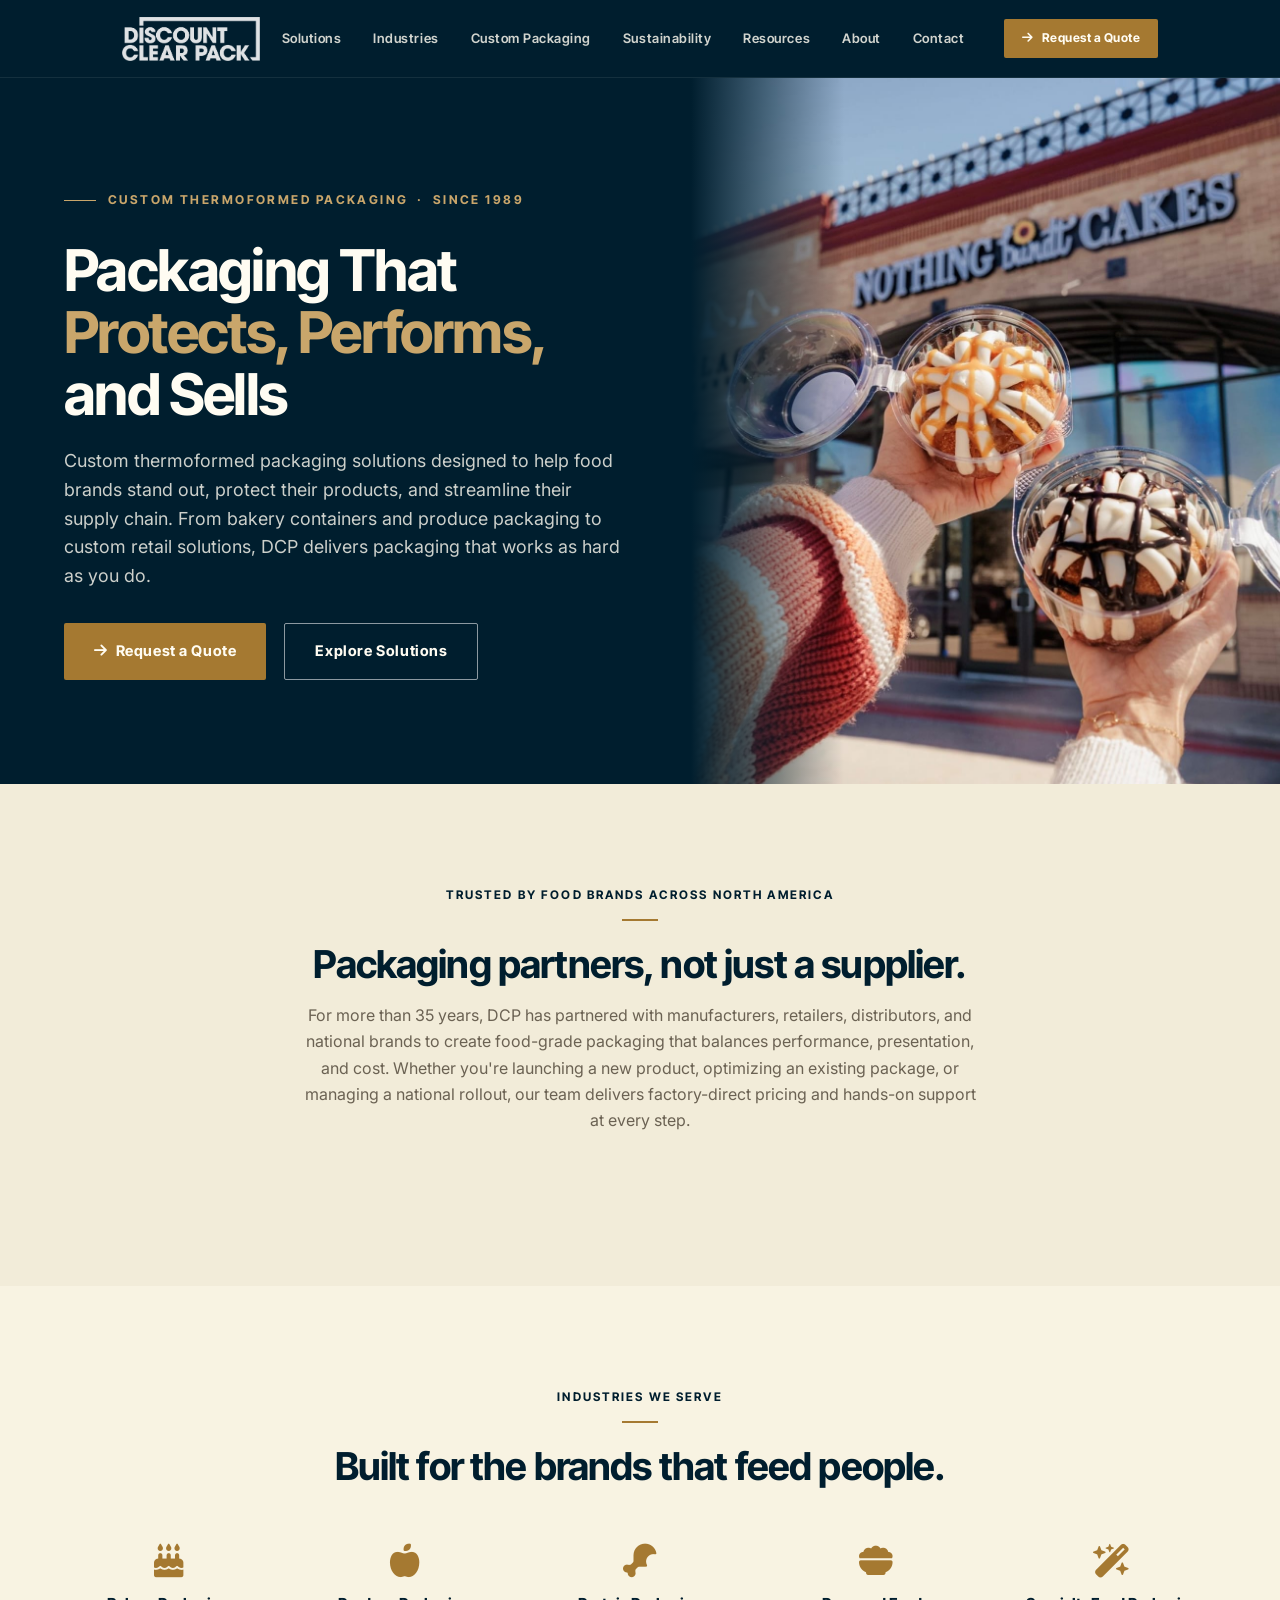
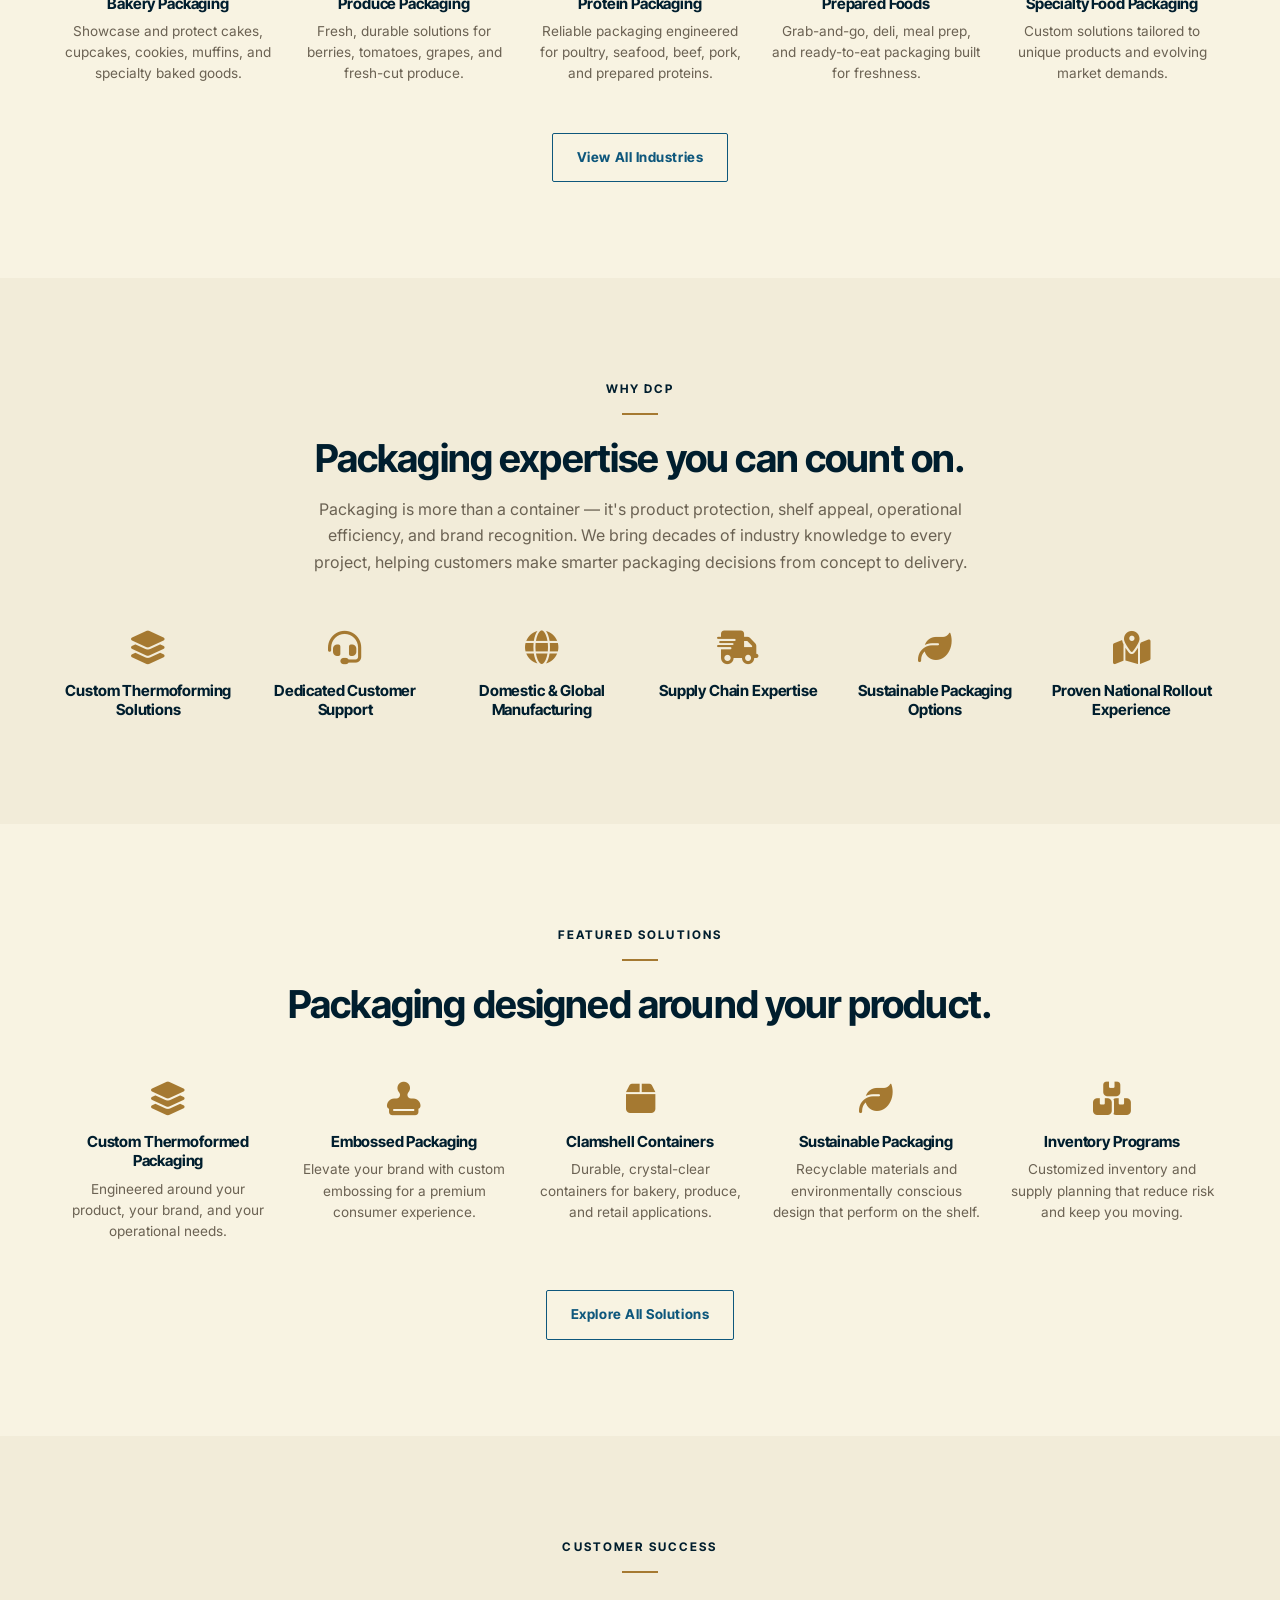
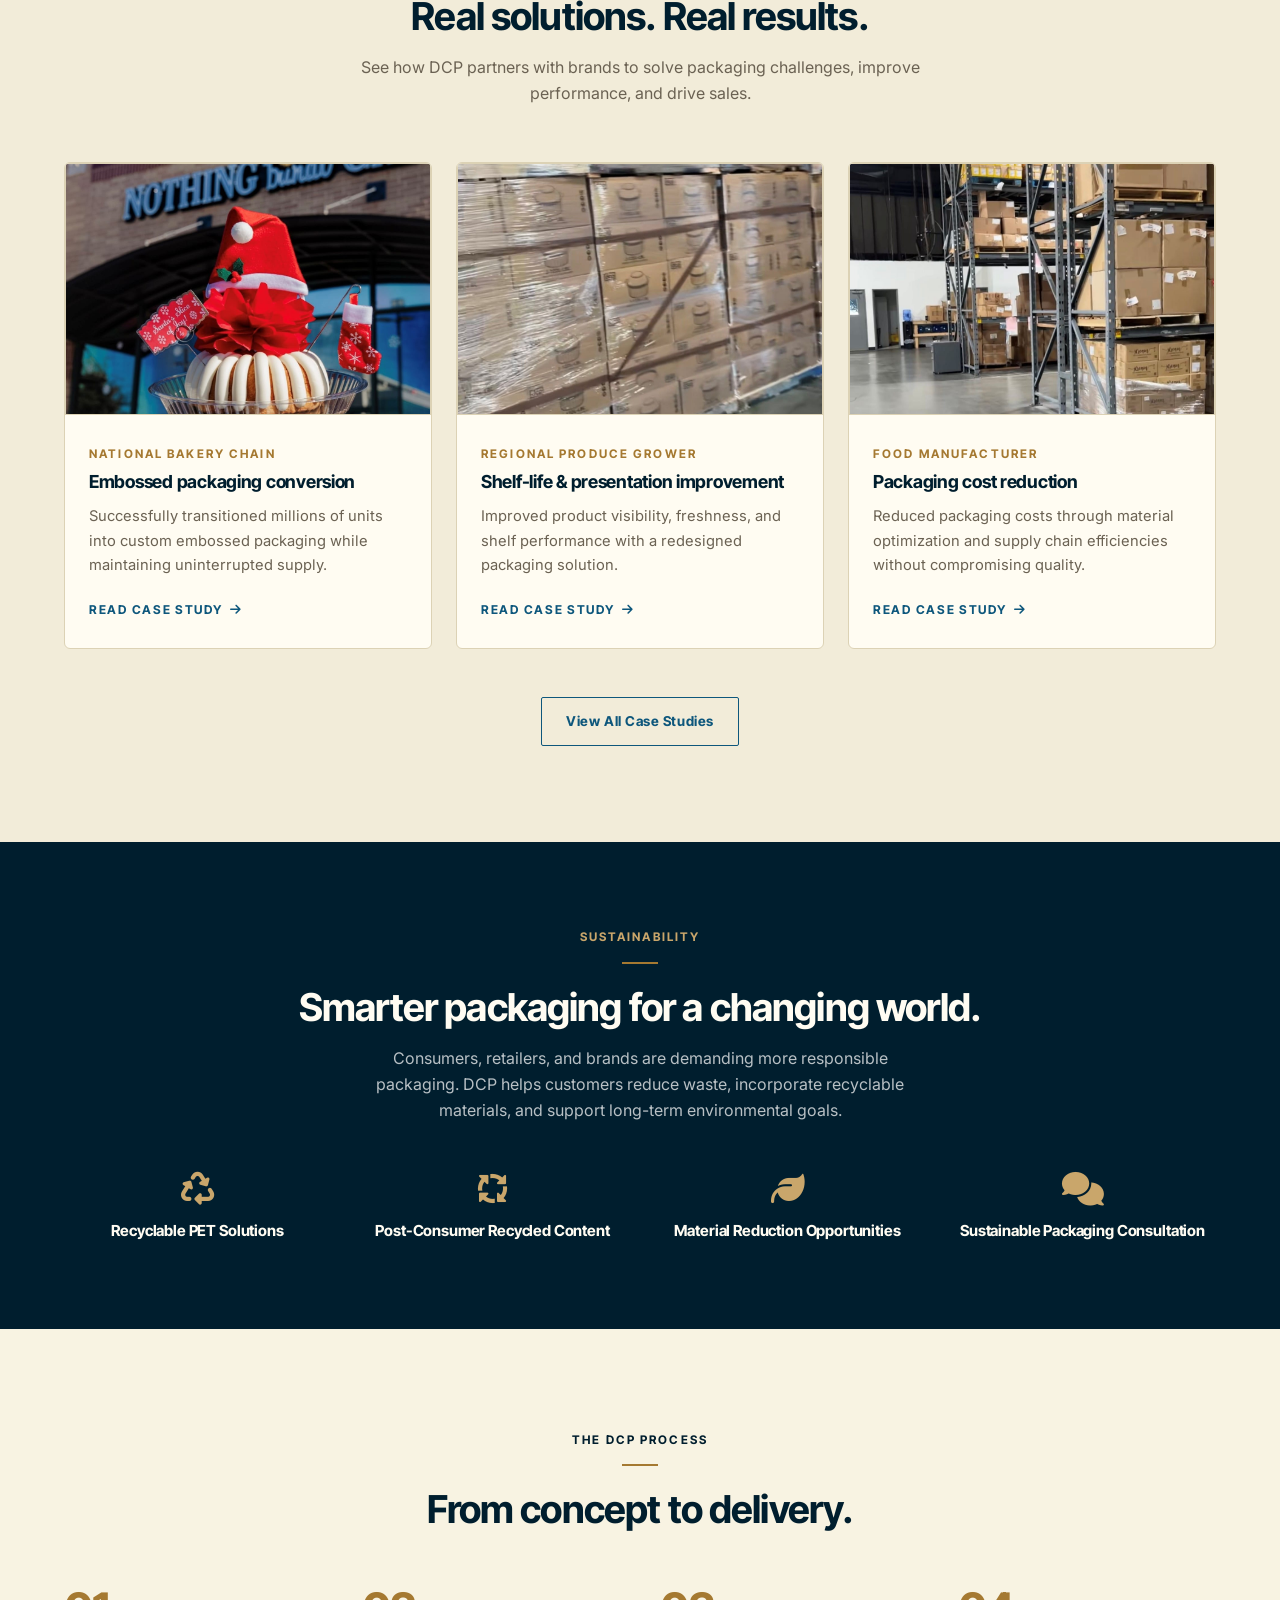
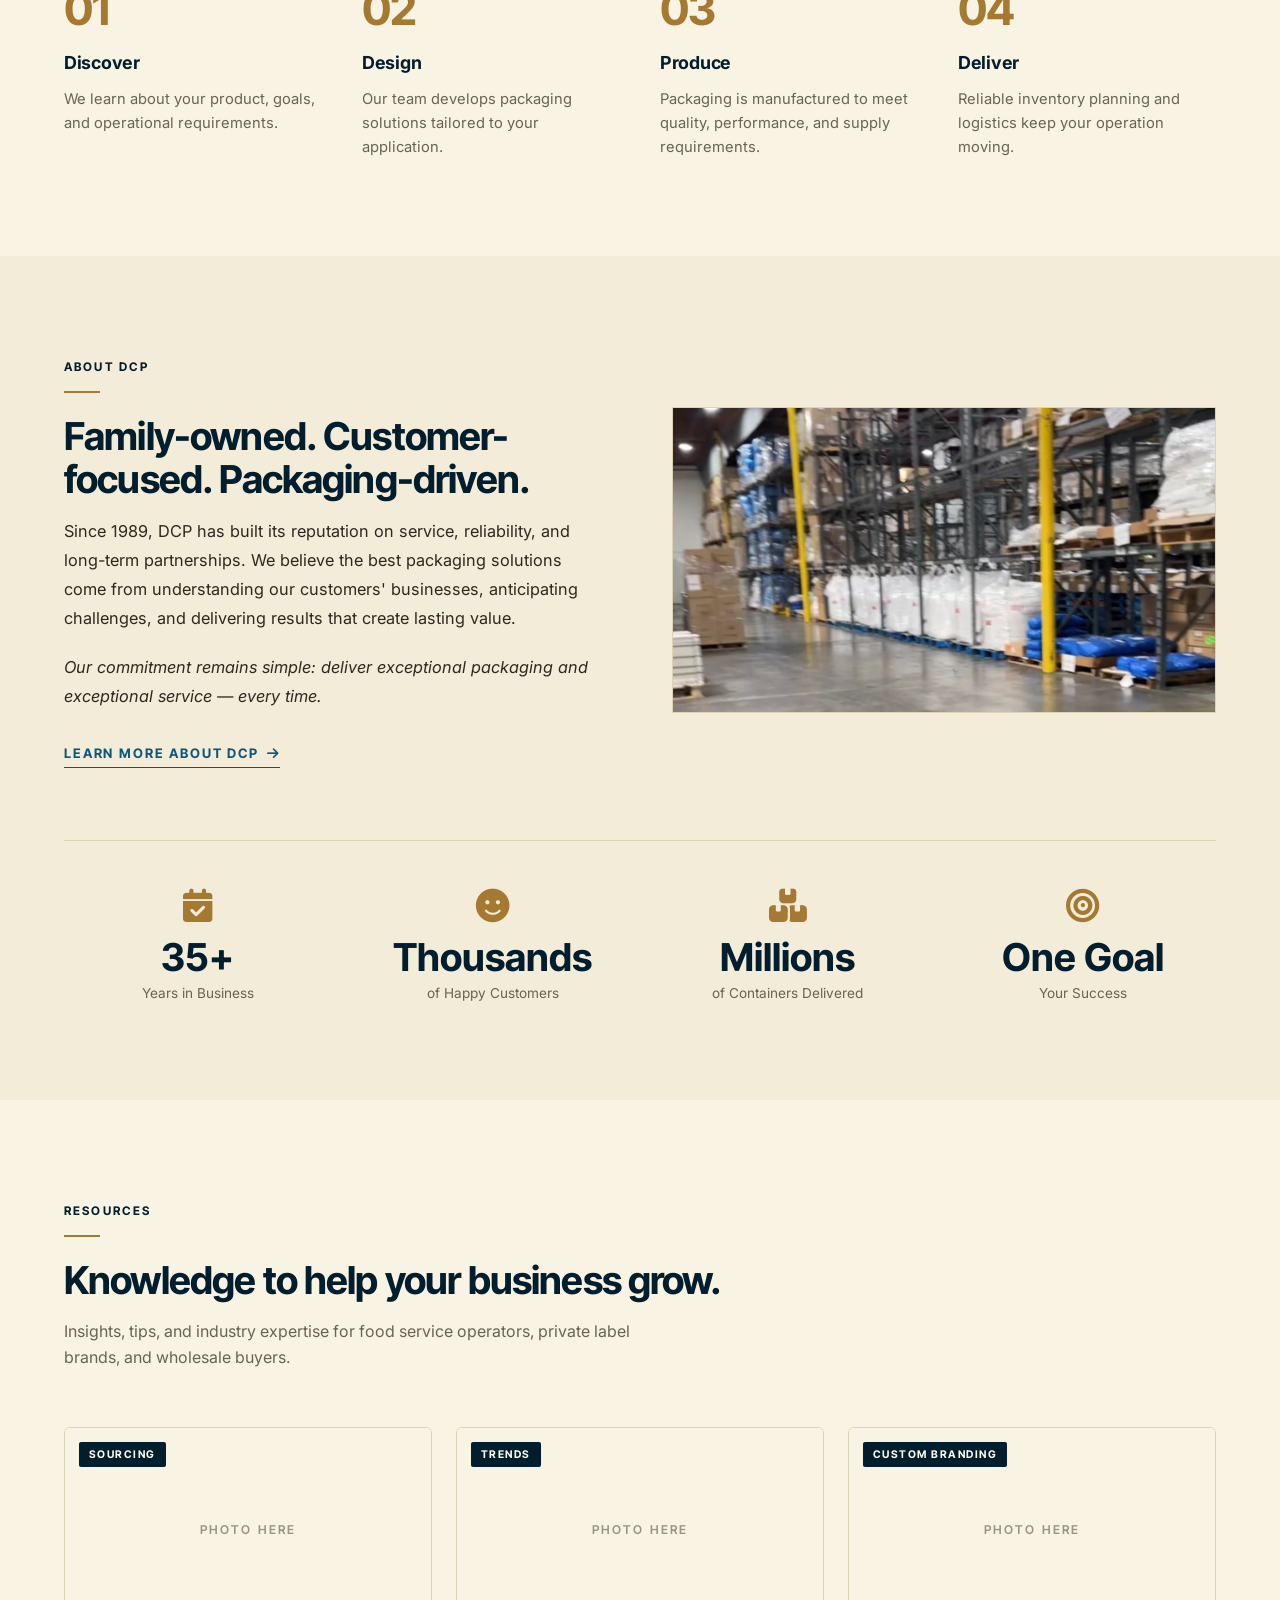
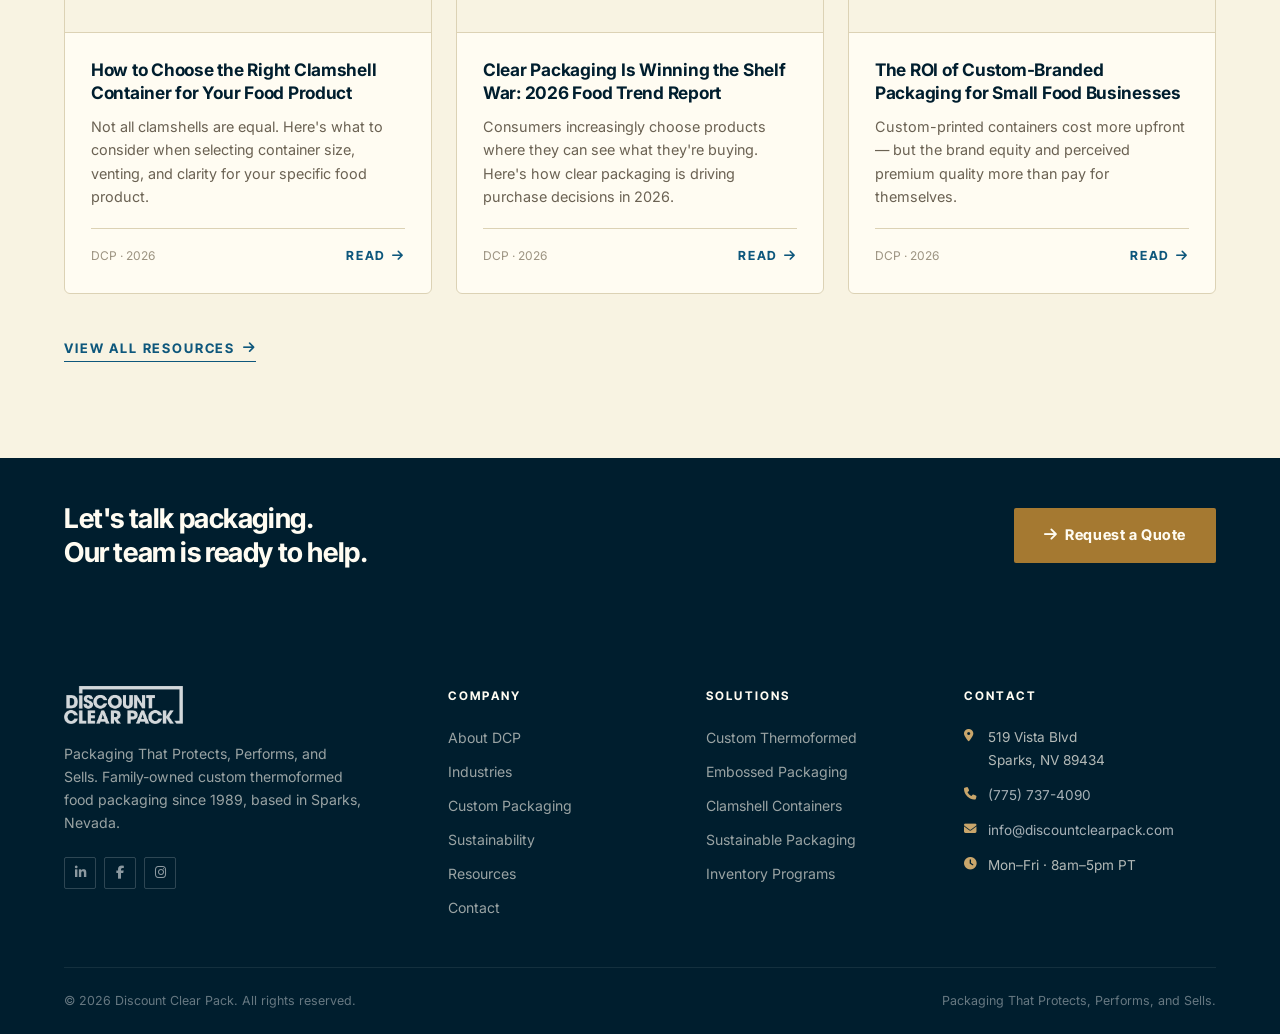
==== commit d3aa5691: "Replicate Kristie's template on homepage — dark navy nav + full-bleed hero, gold CTAs, centered gold" ====
--- a/index.html
+++ b/index.html
@@ -3,43 +3,31 @@
 <head>
 <meta charset="UTF-8">
 <meta name="viewport" content="width=device-width, initial-scale=1.0">
-<title>Discount Clear Pack — Packaging That Protects, Performs, and Sells</title>
-<meta name="description" content="DCP designs custom thermoformed packaging that helps food brands stand out, protect their products, and streamline their supply chain. Family-owned since 1989.">
+<title>Discount Clear Pack — Custom Thermoformed Food Packaging | Protects, Performs, Sells</title>
+<meta name="description" content="DCP designs custom thermoformed food packaging — bakery, produce, protein, prepared foods. Factory-direct pricing, custom branding, and national supply. Family-owned since 1989, Sparks NV.">
 <link rel="stylesheet" href="style.css">
 <link rel="stylesheet" href="https://cdnjs.cloudflare.com/ajax/libs/font-awesome/6.5.0/css/all.min.css">
 </head>
 <body>
 
-<!-- Top Info Bar -->
-<div class="top-bar">
-  <div class="container">
-    <div class="top-bar__inner">
-      <div class="top-bar__item"><i class="fas fa-map-marker-alt"></i><span>519 Vista Blvd, Sparks NV 89434</span></div>
-      <div class="top-bar__item"><i class="fas fa-phone"></i><a href="tel:7757374090">(775) 737-4090</a></div>
-      <div class="top-bar__item"><i class="fas fa-envelope"></i><a href="mailto:info@discountclearpack.com">info@discountclearpack.com</a></div>
-    </div>
-  </div>
-</div>
-
-<!-- Navbar -->
-<nav class="navbar" role="navigation" aria-label="Main navigation">
+<!-- Navbar — dark navy, white logo, gold Request a Quote -->
+<nav class="navbar navbar--dark" role="navigation" aria-label="Main navigation">
   <div class="container">
     <div class="navbar__inner">
       <a href="index.html" class="navbar__logo" aria-label="Discount Clear Pack Home">
-        <img src="Logo/Screenshot 2026-04-01 170924.png" alt="Discount Clear Pack">
+        <img src="Logo/dcp-white.png" alt="Discount Clear Pack">
       </a>
       <div class="navbar__nav">
-        <a href="index.html" class="active">Home</a>
-        <a href="products.html">Industries</a>
-        <a href="custom-packaging.html">Solutions</a>
-        <a href="logistics.html">Supply Chain</a>
+        <a href="products.html">Solutions</a>
+        <a href="products.html#industries">Industries</a>
+        <a href="custom-packaging.html">Custom Packaging</a>
         <a href="sustainability.html">Sustainability</a>
-        <a href="blog.html">News</a>
+        <a href="blog.html">Resources</a>
         <a href="about.html">About</a>
         <a href="contact.html">Contact</a>
       </div>
       <div class="navbar__actions">
-        <a href="tel:7757374090" class="navbar__phone"><i class="fas fa-phone"></i>(775) 737-4090</a>
+        <a href="contact.html" class="btn btn-gold btn-sm navbar__cta"><i class="fas fa-arrow-right"></i> Request a Quote</a>
       </div>
       <button class="navbar__hamburger" aria-label="Open menu" aria-expanded="false">
         <span></span><span></span><span></span>
@@ -53,12 +41,11 @@
   <button class="mobile-menu__close" aria-label="Close menu"><i class="fas fa-times"></i></button>
   <div class="mobile-menu__inner">
     <nav>
-      <a href="index.html">Home</a>
-      <a href="products.html">Industries</a>
-      <a href="custom-packaging.html">Solutions</a>
-      <a href="logistics.html">Supply Chain</a>
+      <a href="products.html">Solutions</a>
+      <a href="products.html#industries">Industries</a>
+      <a href="custom-packaging.html">Custom Packaging</a>
       <a href="sustainability.html">Sustainability</a>
-      <a href="blog.html">News</a>
+      <a href="blog.html">Resources</a>
       <a href="about.html">About</a>
       <a href="contact.html">Contact</a>
     </nav>
@@ -71,47 +58,24 @@
 </div>
 
 <!-- ════════════════════════════════════════
-     HERO — Packaging That Protects, Performs, and Sells
-     (Kristie copy · image-forward per her recommendation)
-════════════════════════════════════════ -->
-<section class="hero hero--split" aria-label="Hero section">
+     HERO — dark navy, full-bleed, photo bleeds right
+════════════════════════════════════════ -->
+<section class="hero hero--dark" aria-label="Hero section">
   <div class="container hero__content">
-    <div class="hero__grid">
-      <div class="hero__inner">
-        <div class="hero__eyebrow">Custom Thermoformed Packaging &nbsp;·&nbsp; Since 1989</div>
-        <h1 class="hero__title">Packaging That <em>Protects, Performs,</em> and Sells</h1>
-        <p class="hero__subtitle">Custom thermoformed packaging solutions designed to help food brands stand out, protect their products, and streamline their supply chain. From bakery containers and produce packaging to custom retail solutions, DCP delivers packaging that works as hard as you do.</p>
-        <div class="hero__cta">
-          <a href="contact.html" class="btn btn-primary"><i class="fas fa-arrow-right"></i> Request a Quote</a>
-          <a href="custom-packaging.html" class="btn btn-outline">Explore Solutions</a>
-        </div>
-        <div class="hero__proof">
-          <div class="hero__proof-item"><i class="fas fa-check-circle"></i> Family-Owned Since 1989</div>
-          <div class="hero__proof-item"><i class="fas fa-check-circle"></i> Custom Thermoforming</div>
-          <div class="hero__proof-item"><i class="fas fa-check-circle"></i> National Rollout Experience</div>
-        </div>
-      </div>
-      <div class="hero__media">
-        <img src="images/cake-duo.jpg" alt="Custom clear thermoformed packaging showcasing baked goods" class="hero__media-img" loading="eager">
-        <div class="hero__media-tag"><i class="fas fa-box-open"></i> Custom thermoformed &amp; embossed packaging</div>
-      </div>
-    </div>
-  </div>
-</section>
-
-<!-- ════════════════════════════════════════
-     TRUSTED BY FOOD BRANDS
-════════════════════════════════════════ -->
-<div class="trust-strip">
-  <div class="container">
-    <div class="trust-strip__grid">
-      <div class="trust-stat reveal"><div class="trust-stat__number">35<span>+</span></div><div class="trust-stat__label">Years of Expertise</div></div>
-      <div class="trust-stat reveal reveal-delay-1"><div class="trust-stat__number">1989</div><div class="trust-stat__label">Family-Owned Since</div></div>
-      <div class="trust-stat reveal reveal-delay-2"><div class="trust-stat__number">5</div><div class="trust-stat__label">Industries Served</div></div>
-      <div class="trust-stat reveal reveal-delay-3"><div class="trust-stat__number">100<span>s</span></div><div class="trust-stat__label">Custom SKUs Delivered</div></div>
-    </div>
-  </div>
-</div>
+    <div class="hero__inner">
+      <div class="hero__eyebrow">Custom Thermoformed Packaging &nbsp;·&nbsp; Since 1989</div>
+      <h1 class="hero__title">Packaging That <em>Protects, Performs,</em> and Sells</h1>
+      <p class="hero__subtitle">Custom thermoformed packaging solutions designed to help food brands stand out, protect their products, and streamline their supply chain. From bakery containers and produce packaging to custom retail solutions, DCP delivers packaging that works as hard as you do.</p>
+      <div class="hero__cta">
+        <a href="contact.html" class="btn btn-gold btn-lg"><i class="fas fa-arrow-right"></i> Request a Quote</a>
+        <a href="products.html" class="btn btn-outline-light btn-lg">Explore Solutions</a>
+      </div>
+    </div>
+  </div>
+  <div class="hero__media">
+    <img src="images/cake-duo.jpg" alt="Custom clear thermoformed clamshell packaging showcasing fresh baked goods and produce" class="hero__media-img" loading="eager">
+  </div>
+</section>
 
 <!-- ════════════════════════════════════════
      TRUSTED BY FOOD BRANDS ACROSS NORTH AMERICA
@@ -119,196 +83,195 @@
 <section class="section">
   <div class="container">
     <div class="section-header centered reveal" style="max-width:760px;margin-left:auto;margin-right:auto;">
-      <span class="section-label">Trusted by Food Brands Across North America</span>
+      <span class="section-label ink">Trusted by Food Brands Across North America</span>
       <div class="section-divider c"></div>
       <h2 class="section-title">Packaging partners, not just a supplier.</h2>
-      <p class="section-subtitle" style="max-width:680px;">For more than 35 years, DCP has partnered with manufacturers, retailers, distributors, and national brands to create packaging solutions that balance performance, presentation, and cost. Whether you're launching a new product, optimizing an existing package, or managing a national rollout, our team is here to help.</p>
-    </div>
-  </div>
-</section>
-
-<!-- ════════════════════════════════════════
-     INDUSTRIES WE SERVE
+      <p class="section-subtitle" style="max-width:680px;">For more than 35 years, DCP has partnered with manufacturers, retailers, distributors, and national brands to create food-grade packaging that balances performance, presentation, and cost. Whether you're launching a new product, optimizing an existing package, or managing a national rollout, our team delivers factory-direct pricing and hands-on support at every step.</p>
+    </div>
+  </div>
+</section>
+
+<!-- ════════════════════════════════════════
+     INDUSTRIES WE SERVE — centered gold icon row
+════════════════════════════════════════ -->
+<section class="section bg-off-white" id="industries">
+  <div class="container">
+    <div class="section-header centered reveal">
+      <span class="section-label ink">Industries We Serve</span>
+      <div class="section-divider c"></div>
+      <h2 class="section-title">Built for the brands that feed people.</h2>
+    </div>
+    <div class="icon-row icon-row--5 reveal">
+      <div class="icon-feature">
+        <div class="icon-feature__icon"><i class="fas fa-cake-candles"></i></div>
+        <div class="icon-feature__title">Bakery Packaging</div>
+        <p class="icon-feature__desc">Showcase and protect cakes, cupcakes, cookies, muffins, and specialty baked goods.</p>
+      </div>
+      <div class="icon-feature">
+        <div class="icon-feature__icon"><i class="fas fa-apple-whole"></i></div>
+        <div class="icon-feature__title">Produce Packaging</div>
+        <p class="icon-feature__desc">Fresh, durable solutions for berries, tomatoes, grapes, and fresh-cut produce.</p>
+      </div>
+      <div class="icon-feature">
+        <div class="icon-feature__icon"><i class="fas fa-drumstick-bite"></i></div>
+        <div class="icon-feature__title">Protein Packaging</div>
+        <p class="icon-feature__desc">Reliable packaging engineered for poultry, seafood, beef, pork, and prepared proteins.</p>
+      </div>
+      <div class="icon-feature">
+        <div class="icon-feature__icon"><i class="fas fa-bowl-food"></i></div>
+        <div class="icon-feature__title">Prepared Foods</div>
+        <p class="icon-feature__desc">Grab-and-go, deli, meal prep, and ready-to-eat packaging built for freshness.</p>
+      </div>
+      <div class="icon-feature">
+        <div class="icon-feature__icon"><i class="fas fa-wand-magic-sparkles"></i></div>
+        <div class="icon-feature__title">Specialty Food Packaging</div>
+        <p class="icon-feature__desc">Custom solutions tailored to unique products and evolving market demands.</p>
+      </div>
+    </div>
+    <div style="text-align:center;margin-top:48px;" class="reveal">
+      <a href="products.html#industries" class="btn btn-outline-ice">View All Industries</a>
+    </div>
+  </div>
+</section>
+
+<!-- ════════════════════════════════════════
+     WHY DCP — intro + 6 gold icons
+════════════════════════════════════════ -->
+<section class="section">
+  <div class="container">
+    <div class="section-header centered reveal" style="max-width:720px;margin-left:auto;margin-right:auto;">
+      <span class="section-label ink">Why DCP</span>
+      <div class="section-divider c"></div>
+      <h2 class="section-title">Packaging expertise you can count on.</h2>
+      <p class="section-subtitle" style="max-width:660px;">Packaging is more than a container — it's product protection, shelf appeal, operational efficiency, and brand recognition. We bring decades of industry knowledge to every project, helping customers make smarter packaging decisions from concept to delivery.</p>
+    </div>
+    <div class="icon-row icon-row--6 reveal" style="margin-top:8px;">
+      <div class="icon-feature"><div class="icon-feature__icon"><i class="fas fa-layer-group"></i></div><div class="icon-feature__title">Custom Thermoforming Solutions</div></div>
+      <div class="icon-feature"><div class="icon-feature__icon"><i class="fas fa-headset"></i></div><div class="icon-feature__title">Dedicated Customer Support</div></div>
+      <div class="icon-feature"><div class="icon-feature__icon"><i class="fas fa-globe"></i></div><div class="icon-feature__title">Domestic &amp; Global Manufacturing</div></div>
+      <div class="icon-feature"><div class="icon-feature__icon"><i class="fas fa-truck-fast"></i></div><div class="icon-feature__title">Supply Chain Expertise</div></div>
+      <div class="icon-feature"><div class="icon-feature__icon"><i class="fas fa-leaf"></i></div><div class="icon-feature__title">Sustainable Packaging Options</div></div>
+      <div class="icon-feature"><div class="icon-feature__icon"><i class="fas fa-map-location-dot"></i></div><div class="icon-feature__title">Proven National Rollout Experience</div></div>
+    </div>
+  </div>
+</section>
+
+<!-- ════════════════════════════════════════
+     FEATURED SOLUTIONS — centered gold icons
 ════════════════════════════════════════ -->
 <section class="section bg-off-white">
   <div class="container">
     <div class="section-header centered reveal">
-      <span class="section-label">Industries We Serve</span>
-      <div class="section-divider c"></div>
-      <h2 class="section-title">Built for the brands that feed people.</h2>
-    </div>
-    <div class="industry-cards reveal">
-      <div class="industry-feature">
-        <div class="industry-feature__icon"><i class="fas fa-cake-candles"></i></div>
-        <h3 class="industry-feature__title">Bakery Packaging</h3>
-        <p class="industry-feature__desc">Designed to showcase and protect cakes, cupcakes, cookies, muffins, and specialty baked goods.</p>
-      </div>
-      <div class="industry-feature">
-        <div class="industry-feature__icon"><i class="fas fa-apple-whole"></i></div>
-        <h3 class="industry-feature__title">Produce Packaging</h3>
-        <p class="industry-feature__desc">Fresh, durable packaging solutions for berries, tomatoes, grapes, fresh-cut produce, and more.</p>
-      </div>
-      <div class="industry-feature">
-        <div class="industry-feature__icon"><i class="fas fa-drumstick-bite"></i></div>
-        <h3 class="industry-feature__title">Protein Packaging</h3>
-        <p class="industry-feature__desc">Reliable packaging engineered for poultry, seafood, beef, pork, and prepared protein products.</p>
-      </div>
-      <div class="industry-feature">
-        <div class="industry-feature__icon"><i class="fas fa-bowl-food"></i></div>
-        <h3 class="industry-feature__title">Prepared Foods</h3>
-        <p class="industry-feature__desc">Grab-and-go, deli, meal prep, and ready-to-eat packaging built for convenience and freshness.</p>
-      </div>
-      <div class="industry-feature">
-        <div class="industry-feature__icon"><i class="fas fa-wand-magic-sparkles"></i></div>
-        <h3 class="industry-feature__title">Specialty Food Packaging</h3>
-        <p class="industry-feature__desc">Custom packaging solutions tailored to unique products and evolving market demands.</p>
+      <span class="section-label ink">Featured Solutions</span>
+      <div class="section-divider c"></div>
+      <h2 class="section-title">Packaging designed around your product.</h2>
+    </div>
+    <div class="icon-row icon-row--5 reveal">
+      <div class="icon-feature">
+        <div class="icon-feature__icon"><i class="fas fa-layer-group"></i></div>
+        <div class="icon-feature__title">Custom Thermoformed Packaging</div>
+        <p class="icon-feature__desc">Engineered around your product, your brand, and your operational needs.</p>
+      </div>
+      <div class="icon-feature">
+        <div class="icon-feature__icon"><i class="fas fa-stamp"></i></div>
+        <div class="icon-feature__title">Embossed Packaging</div>
+        <p class="icon-feature__desc">Elevate your brand with custom embossing for a premium consumer experience.</p>
+      </div>
+      <div class="icon-feature">
+        <div class="icon-feature__icon"><i class="fas fa-box"></i></div>
+        <div class="icon-feature__title">Clamshell Containers</div>
+        <p class="icon-feature__desc">Durable, crystal-clear containers for bakery, produce, and retail applications.</p>
+      </div>
+      <div class="icon-feature">
+        <div class="icon-feature__icon"><i class="fas fa-leaf"></i></div>
+        <div class="icon-feature__title">Sustainable Packaging</div>
+        <p class="icon-feature__desc">Recyclable materials and environmentally conscious design that perform on the shelf.</p>
+      </div>
+      <div class="icon-feature">
+        <div class="icon-feature__icon"><i class="fas fa-boxes-stacked"></i></div>
+        <div class="icon-feature__title">Inventory Programs</div>
+        <p class="icon-feature__desc">Customized inventory and supply planning that reduce risk and keep you moving.</p>
       </div>
     </div>
     <div style="text-align:center;margin-top:48px;" class="reveal">
-      <a href="products.html" class="text-link">View All Industries <i class="fas fa-arrow-right"></i></a>
-    </div>
-  </div>
-</section>
-
-<!-- ════════════════════════════════════════
-     WHY DCP — What Sets Us Apart
+      <a href="custom-packaging.html" class="btn btn-outline-ice">Explore All Solutions</a>
+    </div>
+  </div>
+</section>
+
+<!-- ════════════════════════════════════════
+     CUSTOMER SUCCESS — anonymized case studies w/ photos
 ════════════════════════════════════════ -->
 <section class="section">
   <div class="container">
-    <div class="grid-2-col" style="align-items:start;gap:56px;">
-      <div class="reveal">
-        <span class="section-label">Why DCP</span>
-        <div class="section-divider"></div>
-        <h2 class="section-title">Packaging expertise you can count on.</h2>
-        <p style="color:var(--body-text);margin-bottom:20px;font-size:1.02rem;line-height:1.78;">Packaging is more than a container. It's product protection, shelf appeal, operational efficiency, and brand recognition.</p>
-        <p style="color:var(--body-text);font-size:1.02rem;line-height:1.78;">At DCP, we bring decades of industry knowledge to every project — helping customers make smarter packaging decisions from concept to delivery.</p>
-      </div>
-      <div class="reveal reveal-delay-1">
-        <div class="apart-title">What Sets Us Apart</div>
-        <ul class="check-list">
-          <li><i class="fas fa-check"></i> Custom Thermoforming Solutions</li>
-          <li><i class="fas fa-check"></i> Dedicated Customer Support</li>
-          <li><i class="fas fa-check"></i> Domestic &amp; Global Manufacturing Resources</li>
-          <li><i class="fas fa-check"></i> Inventory Management Programs</li>
-          <li><i class="fas fa-check"></i> Supply Chain Expertise</li>
-          <li><i class="fas fa-check"></i> Sustainable Packaging Options</li>
-          <li><i class="fas fa-check"></i> Proven National Rollout Experience</li>
-        </ul>
-      </div>
-    </div>
-  </div>
-</section>
-
-<!-- ════════════════════════════════════════
-     FEATURED SOLUTIONS
+    <div class="section-header centered reveal">
+      <span class="section-label ink">Customer Success</span>
+      <div class="section-divider c"></div>
+      <h2 class="section-title">Real solutions. Real results.</h2>
+      <p class="section-subtitle" style="margin-left:auto;margin-right:auto;">See how DCP partners with brands to solve packaging challenges, improve performance, and drive sales.</p>
+    </div>
+    <div class="grid-3 reveal">
+      <div class="card case-card">
+        <img src="images/cake-holiday.jpg" alt="Custom embossed bakery packaging" class="photo case-card__img" loading="lazy">
+        <div class="case-card__body">
+          <span class="section-label" style="margin-bottom:8px;">National Bakery Chain</span>
+          <h3 class="card__title">Embossed packaging conversion</h3>
+          <p class="card__desc">Successfully transitioned millions of units into custom embossed packaging while maintaining uninterrupted supply.</p>
+          <a href="about.html" class="card__link">Read Case Study <i class="fas fa-arrow-right"></i></a>
+        </div>
+      </div>
+      <div class="card case-card reveal-delay-1">
+        <img src="images/product-pallets.jpg" alt="Produce packaging redesign" class="photo case-card__img" loading="lazy">
+        <div class="case-card__body">
+          <span class="section-label" style="margin-bottom:8px;">Regional Produce Grower</span>
+          <h3 class="card__title">Shelf-life &amp; presentation improvement</h3>
+          <p class="card__desc">Improved product visibility, freshness, and shelf performance with a redesigned packaging solution.</p>
+          <a href="about.html" class="card__link">Read Case Study <i class="fas fa-arrow-right"></i></a>
+        </div>
+      </div>
+      <div class="card case-card reveal-delay-2">
+        <img src="images/warehouse-aisle.jpg" alt="Food manufacturer packaging cost reduction" class="photo case-card__img" loading="lazy">
+        <div class="case-card__body">
+          <span class="section-label" style="margin-bottom:8px;">Food Manufacturer</span>
+          <h3 class="card__title">Packaging cost reduction</h3>
+          <p class="card__desc">Reduced packaging costs through material optimization and supply chain efficiencies without compromising quality.</p>
+          <a href="about.html" class="card__link">Read Case Study <i class="fas fa-arrow-right"></i></a>
+        </div>
+      </div>
+    </div>
+    <div style="text-align:center;margin-top:48px;" class="reveal">
+      <a href="about.html" class="btn btn-outline-ice">View All Case Studies</a>
+    </div>
+  </div>
+</section>
+
+<!-- ════════════════════════════════════════
+     SUSTAINABILITY — navy band + gold icons
+════════════════════════════════════════ -->
+<section class="categories-dark">
+  <div class="container">
+    <div class="section-header centered" style="max-width:720px;margin-left:auto;margin-right:auto;margin-bottom:48px;">
+      <span class="section-label on-dark reveal">Sustainability</span>
+      <div class="section-divider c reveal reveal-delay-1"></div>
+      <h2 class="section-title reveal reveal-delay-2" style="color:var(--paper);">Smarter packaging for a changing world.</h2>
+      <p class="section-subtitle on-dark reveal reveal-delay-3" style="margin-left:auto;margin-right:auto;">Consumers, retailers, and brands are demanding more responsible packaging. DCP helps customers reduce waste, incorporate recyclable materials, and support long-term environmental goals.</p>
+    </div>
+    <div class="icon-row icon-row--4 icon-row--on-dark reveal">
+      <div class="icon-feature"><div class="icon-feature__icon"><i class="fas fa-recycle"></i></div><div class="icon-feature__title">Recyclable PET Solutions</div></div>
+      <div class="icon-feature"><div class="icon-feature__icon"><i class="fas fa-arrows-spin"></i></div><div class="icon-feature__title">Post-Consumer Recycled Content</div></div>
+      <div class="icon-feature"><div class="icon-feature__icon"><i class="fas fa-leaf"></i></div><div class="icon-feature__title">Material Reduction Opportunities</div></div>
+      <div class="icon-feature"><div class="icon-feature__icon"><i class="fas fa-comments"></i></div><div class="icon-feature__title">Sustainable Packaging Consultation</div></div>
+    </div>
+  </div>
+</section>
+
+<!-- ════════════════════════════════════════
+     THE DCP PROCESS — Discover / Design / Produce / Deliver
 ════════════════════════════════════════ -->
 <section class="section bg-off-white">
   <div class="container">
     <div class="section-header centered reveal">
-      <span class="section-label">Featured Solutions</span>
-      <div class="section-divider c"></div>
-      <h2 class="section-title">Packaging designed around your product.</h2>
-    </div>
-    <div class="industry-cards reveal">
-      <div class="industry-feature">
-        <div class="industry-feature__icon"><i class="fas fa-layer-group"></i></div>
-        <h3 class="industry-feature__title">Custom Thermoformed Packaging</h3>
-        <p class="industry-feature__desc">Packaging designed around your product, your brand, and your operational needs.</p>
-      </div>
-      <div class="industry-feature">
-        <div class="industry-feature__icon"><i class="fas fa-stamp"></i></div>
-        <h3 class="industry-feature__title">Embossed Packaging</h3>
-        <p class="industry-feature__desc">Elevate your brand with custom embossed packaging that creates a premium consumer experience.</p>
-      </div>
-      <div class="industry-feature">
-        <div class="industry-feature__icon"><i class="fas fa-box"></i></div>
-        <h3 class="industry-feature__title">Clamshell Containers</h3>
-        <p class="industry-feature__desc">Durable, crystal-clear packaging solutions for bakery, produce, and retail applications.</p>
-      </div>
-      <div class="industry-feature">
-        <div class="industry-feature__icon"><i class="fas fa-leaf"></i></div>
-        <h3 class="industry-feature__title">Sustainable Packaging</h3>
-        <p class="industry-feature__desc">Innovative packaging solutions utilizing recyclable materials and environmentally conscious design.</p>
-      </div>
-      <div class="industry-feature">
-        <div class="industry-feature__icon"><i class="fas fa-boxes-stacked"></i></div>
-        <h3 class="industry-feature__title">Inventory Programs</h3>
-        <p class="industry-feature__desc">Reduce risk and improve continuity with customized inventory and supply planning programs.</p>
-      </div>
-    </div>
-    <div style="text-align:center;margin-top:48px;" class="reveal">
-      <a href="custom-packaging.html" class="text-link">Explore All Solutions <i class="fas fa-arrow-right"></i></a>
-    </div>
-  </div>
-</section>
-
-<!-- ════════════════════════════════════════
-     CUSTOMER SUCCESS — anonymized case studies
-     (NBC pulled to "National Bakery Chain" pending permission)
-════════════════════════════════════════ -->
-<section class="section">
-  <div class="container">
-    <div class="section-header centered reveal">
-      <span class="section-label">Customer Success</span>
-      <div class="section-divider c"></div>
-      <h2 class="section-title">Helping brands grow through better packaging.</h2>
-      <p class="section-subtitle" style="margin-left:auto;margin-right:auto;">Every product tells a story. Great packaging helps tell it better.</p>
-    </div>
-    <div class="grid-3 reveal">
-      <div class="card">
-        <span class="section-label" style="margin-bottom:8px;">National Bakery Chain</span>
-        <h3 class="card__title">Seamless transition at scale</h3>
-        <p class="card__desc">Successfully transitioned millions of units into custom embossed packaging while maintaining uninterrupted supply.</p>
-      </div>
-      <div class="card reveal-delay-1">
-        <span class="section-label" style="margin-bottom:8px;">Produce Grower</span>
-        <h3 class="card__title">Better shelf performance</h3>
-        <p class="card__desc">Improved product presentation and shelf performance with a redesigned packaging solution.</p>
-      </div>
-      <div class="card reveal-delay-2">
-        <span class="section-label" style="margin-bottom:8px;">Food Manufacturer</span>
-        <h3 class="card__title">Lower packaging cost</h3>
-        <p class="card__desc">Reduced packaging costs through material optimization and supply chain efficiencies.</p>
-      </div>
-    </div>
-    <div style="text-align:center;margin-top:48px;" class="reveal">
-      <a href="about.html" class="text-link">View Case Studies <i class="fas fa-arrow-right"></i></a>
-    </div>
-  </div>
-</section>
-
-<!-- ════════════════════════════════════════
-     SUSTAINABILITY
-════════════════════════════════════════ -->
-<section class="categories-dark">
-  <div class="container">
-    <div class="grid-2-col" style="gap:56px;align-items:center;">
-      <div class="reveal">
-        <span class="section-label on-dark">Sustainability</span>
-        <div class="section-divider"></div>
-        <h2 class="section-title" style="color:var(--paper);">Smarter packaging for a changing world.</h2>
-        <p style="color:rgba(255,255,255,.78);font-size:1.02rem;line-height:1.78;margin-bottom:18px;">Sustainability is no longer optional. Consumers, retailers, and brands are demanding more responsible packaging solutions.</p>
-        <p style="color:rgba(255,255,255,.78);font-size:1.02rem;line-height:1.78;">DCP helps customers navigate sustainability initiatives with packaging options designed to reduce waste, incorporate recyclable materials, and support long-term environmental goals.</p>
-      </div>
-      <div class="reveal reveal-delay-1">
-        <ul class="check-list check-list--dark">
-          <li><i class="fas fa-leaf"></i> Recyclable PET Solutions</li>
-          <li><i class="fas fa-leaf"></i> Post-Consumer Recycled Content</li>
-          <li><i class="fas fa-leaf"></i> Material Reduction Opportunities</li>
-          <li><i class="fas fa-leaf"></i> Sustainable Packaging Consultation</li>
-        </ul>
-      </div>
-    </div>
-  </div>
-</section>
-
-<!-- ════════════════════════════════════════
-     THE DCP PROCESS — Discover / Design / Produce / Deliver
-════════════════════════════════════════ -->
-<section class="section bg-off-white">
-  <div class="container">
-    <div class="section-header centered reveal">
-      <span class="section-label">The DCP Process</span>
+      <span class="section-label ink">The DCP Process</span>
       <div class="section-divider c"></div>
       <h2 class="section-title">From concept to delivery.</h2>
     </div>
@@ -331,47 +294,99 @@
       <div class="step-card">
         <div class="step-card__num">04</div>
         <div class="step-card__title">Deliver</div>
-        <div class="step-card__desc">Reliable inventory planning and logistics help keep your operation moving.</div>
-      </div>
-    </div>
-  </div>
-</section>
-
-<!-- ════════════════════════════════════════
-     ABOUT DCP — Family-Owned. Customer-Focused.
+        <div class="step-card__desc">Reliable inventory planning and logistics keep your operation moving.</div>
+      </div>
+    </div>
+  </div>
+</section>
+
+<!-- ════════════════════════════════════════
+     ABOUT DCP — text + photo, then stat row
 ════════════════════════════════════════ -->
 <section class="section">
   <div class="container">
-    <div class="grid-2-col">
+    <div class="grid-2-col" style="margin-bottom:72px;">
       <div class="reveal">
-        <span class="section-label">About DCP</span>
+        <span class="section-label ink">About DCP</span>
         <div class="section-divider"></div>
         <h2 class="section-title">Family-owned. Customer-focused. Packaging-driven.</h2>
-        <p style="color:var(--body-text);margin-bottom:20px;font-size:1.02rem;line-height:1.78;">Since 1989, DCP has built its reputation on service, reliability, and long-term partnerships.</p>
-        <p style="color:var(--body-text);margin-bottom:20px;font-size:1.02rem;line-height:1.78;">We believe the best packaging solutions come from understanding our customers' businesses, anticipating challenges, and delivering results that create lasting value.</p>
+        <p style="color:var(--body-text);margin-bottom:20px;font-size:1.02rem;line-height:1.78;">Since 1989, DCP has built its reputation on service, reliability, and long-term partnerships. We believe the best packaging solutions come from understanding our customers' businesses, anticipating challenges, and delivering results that create lasting value.</p>
         <p style="color:var(--body-text);margin-bottom:28px;font-size:1.02rem;line-height:1.78;font-style:italic;">Our commitment remains simple: deliver exceptional packaging and exceptional service — every time.</p>
         <a href="about.html" class="text-link">Learn More About DCP <i class="fas fa-arrow-right"></i></a>
       </div>
       <div class="reveal reveal-delay-1">
-        <img src="images/warehouse-wide.jpg" alt="Wide view of the Discount Clear Pack warehouse operation" class="photo photo--16x9" loading="lazy">
-      </div>
-    </div>
-  </div>
-</section>
-
-<!-- ════════════════════════════════════════
-     REQUEST A QUOTE — CTA
-════════════════════════════════════════ -->
-<section class="cta-banner">
-  <div class="container">
-    <div class="cta-banner__inner reveal">
-      <span class="section-label on-dark" style="display:block;margin-bottom:12px;">Request a Quote</span>
-      <h2 class="cta-banner__title">Let's talk packaging.</h2>
-      <p class="cta-banner__subtitle">Whether you're launching a new product, exploring custom packaging, or looking for a better solution, we'd love to help. Request a quote today and connect with a packaging specialist.</p>
-      <div class="cta-banner__btns">
-        <a href="contact.html" class="btn btn-primary"><i class="fas fa-arrow-right"></i> Request a Quote</a>
-        <a href="custom-packaging.html" class="btn btn-ghost">Explore Solutions</a>
-      </div>
+        <img src="images/warehouse-wide.jpg" alt="Wide view of the Discount Clear Pack warehouse and distribution operation" class="photo photo--16x9" loading="lazy">
+      </div>
+    </div>
+    <div class="icon-row icon-row--4 reveal" style="border-top:1px solid var(--line);padding-top:48px;">
+      <div class="icon-feature"><div class="icon-feature__icon"><i class="fas fa-calendar-check"></i></div><div class="icon-feature__num">35+</div><div class="icon-feature__desc">Years in Business</div></div>
+      <div class="icon-feature"><div class="icon-feature__icon"><i class="fas fa-face-smile"></i></div><div class="icon-feature__num">Thousands</div><div class="icon-feature__desc">of Happy Customers</div></div>
+      <div class="icon-feature"><div class="icon-feature__icon"><i class="fas fa-boxes-stacked"></i></div><div class="icon-feature__num">Millions</div><div class="icon-feature__desc">of Containers Delivered</div></div>
+      <div class="icon-feature"><div class="icon-feature__icon"><i class="fas fa-bullseye"></i></div><div class="icon-feature__num">One Goal</div><div class="icon-feature__desc">Your Success</div></div>
+    </div>
+  </div>
+</section>
+
+<!-- ════════════════════════════════════════
+     RESOURCES / NEWS PREVIEW — SEO content
+════════════════════════════════════════ -->
+<section class="section bg-off-white">
+  <div class="container">
+    <div class="section-header reveal">
+      <span class="section-label ink">Resources</span>
+      <div class="section-divider"></div>
+      <h2 class="section-title">Knowledge to help your business grow.</h2>
+      <p class="section-subtitle">Insights, tips, and industry expertise for food service operators, private label brands, and wholesale buyers.</p>
+    </div>
+    <div class="blog-grid">
+      <div class="blog-card reveal">
+        <div class="blog-card__img"><span class="blog-card__cat">Sourcing</span></div>
+        <div class="blog-card__body">
+          <div class="blog-card__title">How to Choose the Right Clamshell Container for Your Food Product</div>
+          <p class="blog-card__excerpt">Not all clamshells are equal. Here's what to consider when selecting container size, venting, and clarity for your specific food product.</p>
+          <div class="blog-card__meta">
+            <span>DCP · 2026</span>
+            <a href="blog-how-to-choose-the-right-clamshell.html" class="blog-card__read">Read <i class="fas fa-arrow-right"></i></a>
+          </div>
+        </div>
+      </div>
+      <div class="blog-card reveal reveal-delay-1">
+        <div class="blog-card__img"><span class="blog-card__cat">Trends</span></div>
+        <div class="blog-card__body">
+          <div class="blog-card__title">Clear Packaging Is Winning the Shelf War: 2026 Food Trend Report</div>
+          <p class="blog-card__excerpt">Consumers increasingly choose products where they can see what they're buying. Here's how clear packaging is driving purchase decisions in 2026.</p>
+          <div class="blog-card__meta">
+            <span>DCP · 2026</span>
+            <a href="blog-clear-packaging-food-trends-2026.html" class="blog-card__read">Read <i class="fas fa-arrow-right"></i></a>
+          </div>
+        </div>
+      </div>
+      <div class="blog-card reveal reveal-delay-2">
+        <div class="blog-card__img"><span class="blog-card__cat">Custom Branding</span></div>
+        <div class="blog-card__body">
+          <div class="blog-card__title">The ROI of Custom-Branded Packaging for Small Food Businesses</div>
+          <p class="blog-card__excerpt">Custom-printed containers cost more upfront — but the brand equity and perceived premium quality more than pay for themselves.</p>
+          <div class="blog-card__meta">
+            <span>DCP · 2026</span>
+            <a href="blog-custom-branding-packaging-roi.html" class="blog-card__read">Read <i class="fas fa-arrow-right"></i></a>
+          </div>
+        </div>
+      </div>
+    </div>
+    <div style="margin-top:40px;" class="reveal">
+      <a href="blog.html" class="text-link">View All Resources <i class="fas fa-arrow-right"></i></a>
+    </div>
+  </div>
+</section>
+
+<!-- ════════════════════════════════════════
+     REQUEST A QUOTE — split CTA band
+════════════════════════════════════════ -->
+<section class="cta-split">
+  <div class="container">
+    <div class="cta-split__inner reveal">
+      <div class="cta-split__text">Let's talk packaging.<br>Our team is ready to help.</div>
+      <a href="contact.html" class="btn btn-gold btn-lg"><i class="fas fa-arrow-right"></i> Request a Quote</a>
     </div>
   </div>
 </section>
@@ -382,7 +397,7 @@
     <div class="footer__grid">
       <div>
         <div class="footer__logo"><img src="Logo/dcp-white.png" alt="Discount Clear Pack"></div>
-        <p class="footer__tagline">Packaging That Protects, Performs, and Sells. Family-owned custom thermoformed packaging since 1989, based in Sparks, Nevada.</p>
+        <p class="footer__tagline">Packaging That Protects, Performs, and Sells. Family-owned custom thermoformed food packaging since 1989, based in Sparks, Nevada.</p>
         <div class="footer__social">
           <a href="#" aria-label="LinkedIn"><i class="fab fa-linkedin-in"></i></a>
           <a href="#" aria-label="Facebook"><i class="fab fa-facebook-f"></i></a>
@@ -393,10 +408,10 @@
         <div class="footer__col-title">Company</div>
         <div class="footer__col-links">
           <a href="about.html">About DCP</a>
-          <a href="products.html">Industries</a>
-          <a href="custom-packaging.html">Solutions</a>
-          <a href="logistics.html">Supply Chain</a>
+          <a href="products.html#industries">Industries</a>
+          <a href="custom-packaging.html">Custom Packaging</a>
           <a href="sustainability.html">Sustainability</a>
+          <a href="blog.html">Resources</a>
           <a href="contact.html">Contact</a>
         </div>
       </div>
--- a/style.css
+++ b/style.css
@@ -1475,6 +1475,82 @@
 @media (max-width: 480px) {
   .industry-cards { grid-template-columns: 1fr; }
 }
+
+/* ============================================================
+   KRISTIE TEMPLATE — dark nav, gold CTAs, full-bleed hero,
+   centered gold icon rows. Scoped with modifiers so inner
+   pages stay intact until each is rebuilt to match.
+   ============================================================ */
+
+/* Dark navbar variant */
+.navbar.navbar--dark { background: var(--ink); border-bottom: 1px solid rgba(255,255,255,.08); }
+.navbar--dark .navbar__nav a { color: rgba(255,252,242,.82); }
+.navbar--dark .navbar__nav a:hover { color: #C9A66B; }
+.navbar--dark .navbar__nav a.active { color: #C9A66B; border-bottom-color: #C9A66B; }
+.navbar--dark .navbar__hamburger span { background: var(--paper); }
+
+/* Gold + light-outline buttons (gold = primary action) */
+.btn-gold { background: var(--bronze); color: var(--paper); }
+.btn-gold:hover { background: var(--bronze-dark); color: var(--paper); }
+.btn-outline-light { background: transparent; color: var(--paper); border: 1px solid rgba(255,255,255,.55); }
+.btn-outline-light:hover { background: rgba(255,255,255,.10); border-color: var(--paper); color: var(--paper); }
+.navbar__cta { margin-left: 4px; }
+
+/* Dark full-bleed hero — image bleeds off the right edge */
+.hero--dark { position: relative; background: var(--ink); border-bottom: none; padding: 0; overflow: hidden; }
+.hero--dark .hero__content { padding-top: 0; padding-bottom: 0; }
+.hero--dark .hero__inner { max-width: 560px; padding: 104px 0; position: relative; z-index: 2; }
+.hero--dark .hero__eyebrow { color: #C9A66B; }
+.hero--dark .hero__eyebrow::before { background: #C9A66B; }
+.hero--dark .hero__title { color: var(--paper); }
+.hero--dark .hero__title em { color: #C9A66B; }
+.hero--dark .hero__subtitle { color: rgba(255,252,242,.80); }
+.hero--dark .hero__media { position: absolute; top: 0; right: 0; bottom: 0; width: 46vw; z-index: 1; }
+.hero--dark .hero__media::before { content:''; position:absolute; inset:0; z-index:2; background: linear-gradient(90deg, var(--ink) 0%, rgba(0,30,46,0) 26%); }
+.hero--dark .hero__media-img { width: 100%; height: 100%; object-fit: cover; border: none; border-radius: 0; box-shadow: none; }
+
+@media (max-width: 900px) {
+  .hero--dark .hero__inner { padding: 52px 0 0; max-width: none; }
+  .hero--dark .hero__media { position: static; width: auto; height: 250px; margin: 32px -24px 0; }
+  .hero--dark .hero__media::before { display: none; }
+}
+
+/* Centered gold icon rows (Industries / Why DCP / Solutions / Sustainability) */
+.icon-row { display: grid; gap: 28px; }
+.icon-row--6 { grid-template-columns: repeat(6, 1fr); }
+.icon-row--5 { grid-template-columns: repeat(5, 1fr); }
+.icon-row--4 { grid-template-columns: repeat(4, 1fr); }
+.icon-feature { text-align: center; }
+.icon-feature__icon { font-size: 2.1rem; color: var(--bronze); margin-bottom: 16px; line-height: 1; }
+.icon-feature__num { font-family: var(--font-h); font-size: clamp(1.8rem, 3vw, 2.4rem); font-weight: 700; color: var(--ink); line-height: 1; margin: 6px 0; }
+.icon-feature__title { font-family: var(--font-h); font-size: .95rem; font-weight: 700; color: var(--ink); letter-spacing: -.01em; margin-bottom: 8px; line-height: 1.3; }
+.icon-feature__desc { font-size: .85rem; color: var(--muted); line-height: 1.55; }
+.icon-row--on-dark .icon-feature__icon { color: #C9A66B; }
+.icon-row--on-dark .icon-feature__title,
+.icon-row--on-dark .icon-feature__num { color: var(--paper); }
+.icon-row--on-dark .icon-feature__desc { color: rgba(255,255,255,.72); }
+
+@media (max-width: 768px) {
+  .icon-row--6, .icon-row--5 { grid-template-columns: repeat(3, 1fr); }
+  .icon-row--4 { grid-template-columns: repeat(2, 1fr); }
+}
+@media (max-width: 480px) {
+  .icon-row { grid-template-columns: repeat(2, 1fr) !important; gap: 22px; }
+}
+
+/* Section label — ink variant (Kristie centers dark labels) */
+.section-label.ink { color: var(--ink); }
+
+/* Case-study card with photo + read link */
+.case-card { padding: 0; overflow: hidden; }
+.case-card__img { aspect-ratio: 16 / 11; }
+.case-card__body { padding: 24px 24px 26px; }
+
+/* Split CTA band — heading left, gold button right */
+.cta-split { background: var(--ink); padding: 44px 0; }
+.cta-split__inner { display: flex; align-items: center; justify-content: space-between; gap: 28px; flex-wrap: wrap; }
+.cta-split__text { color: var(--paper); font-family: var(--font-h); font-size: clamp(1.3rem, 2.4vw, 1.7rem); font-weight: 700; letter-spacing: -.015em; line-height: 1.25; }
+@media (max-width: 600px) { .cta-split__inner { flex-direction: column; align-items: flex-start; } }
 
 /* ============================================================
    Responsive — Tablet (≤1024px)
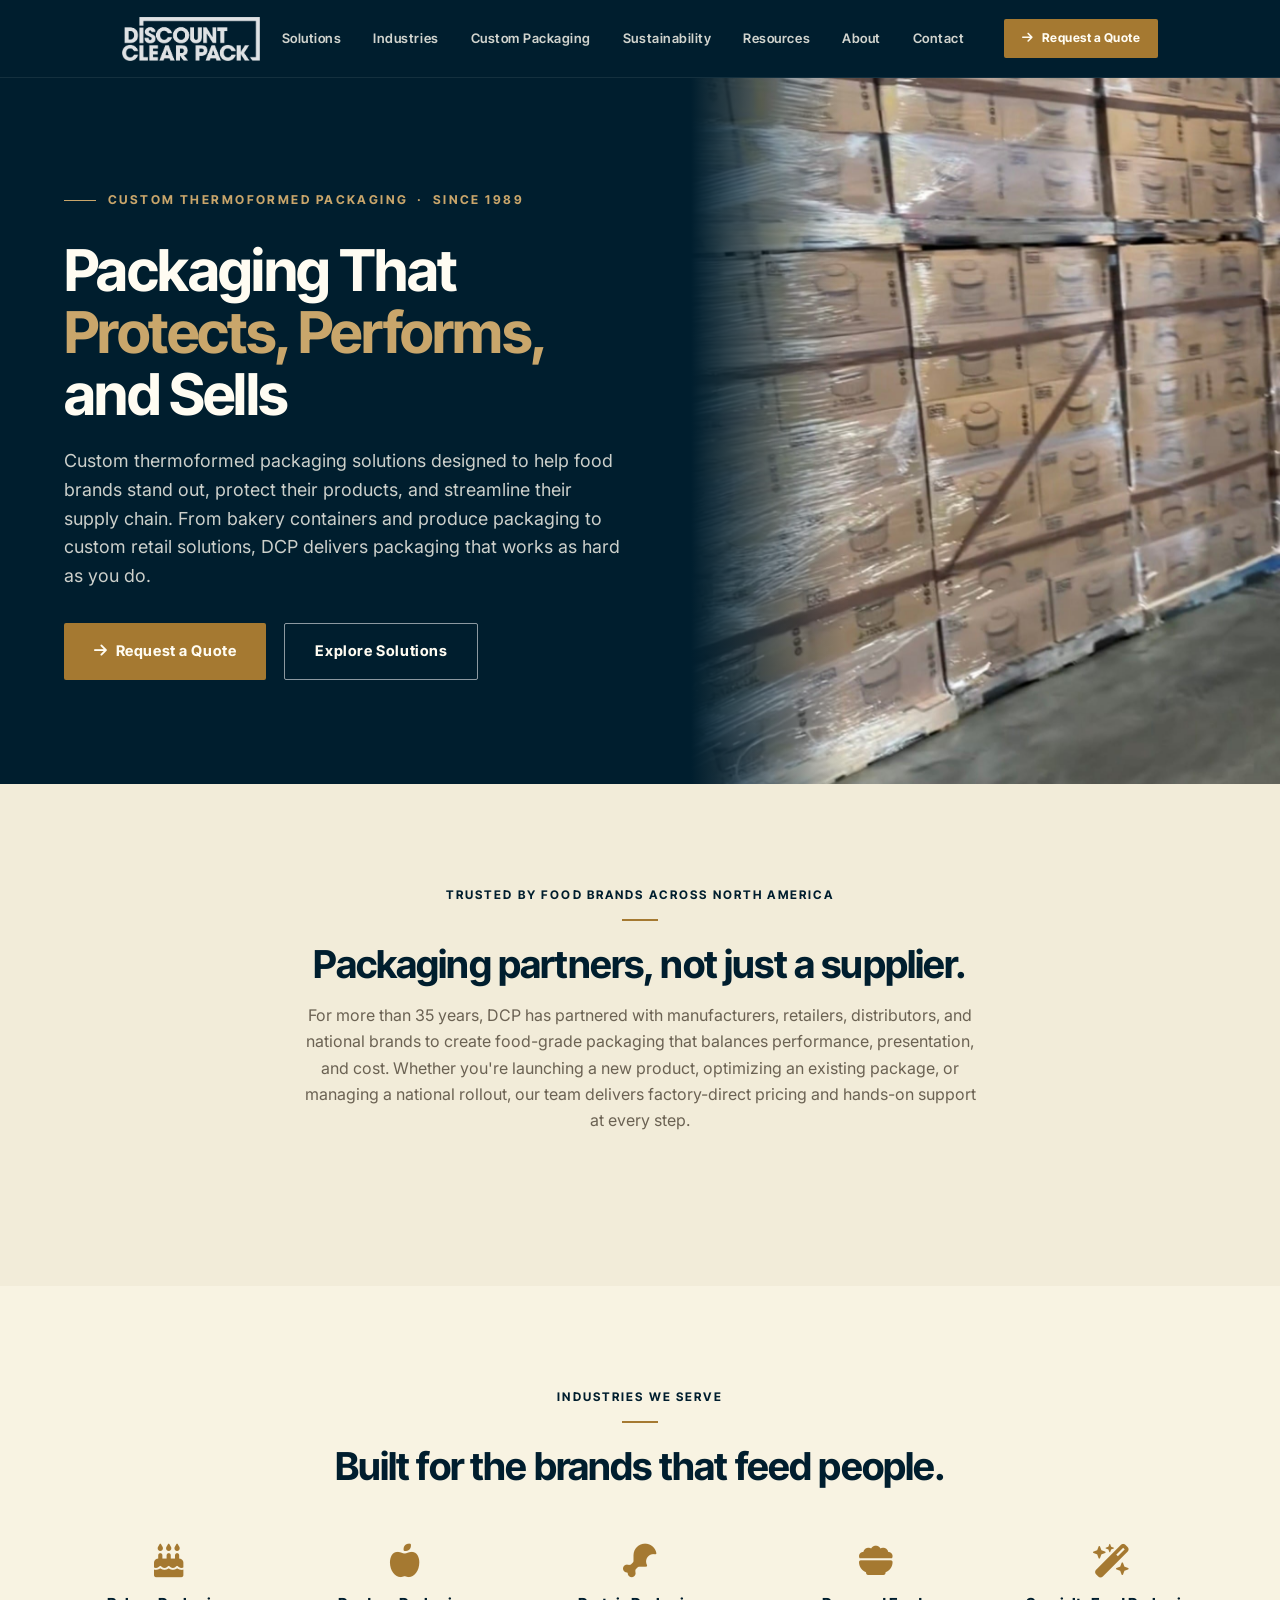
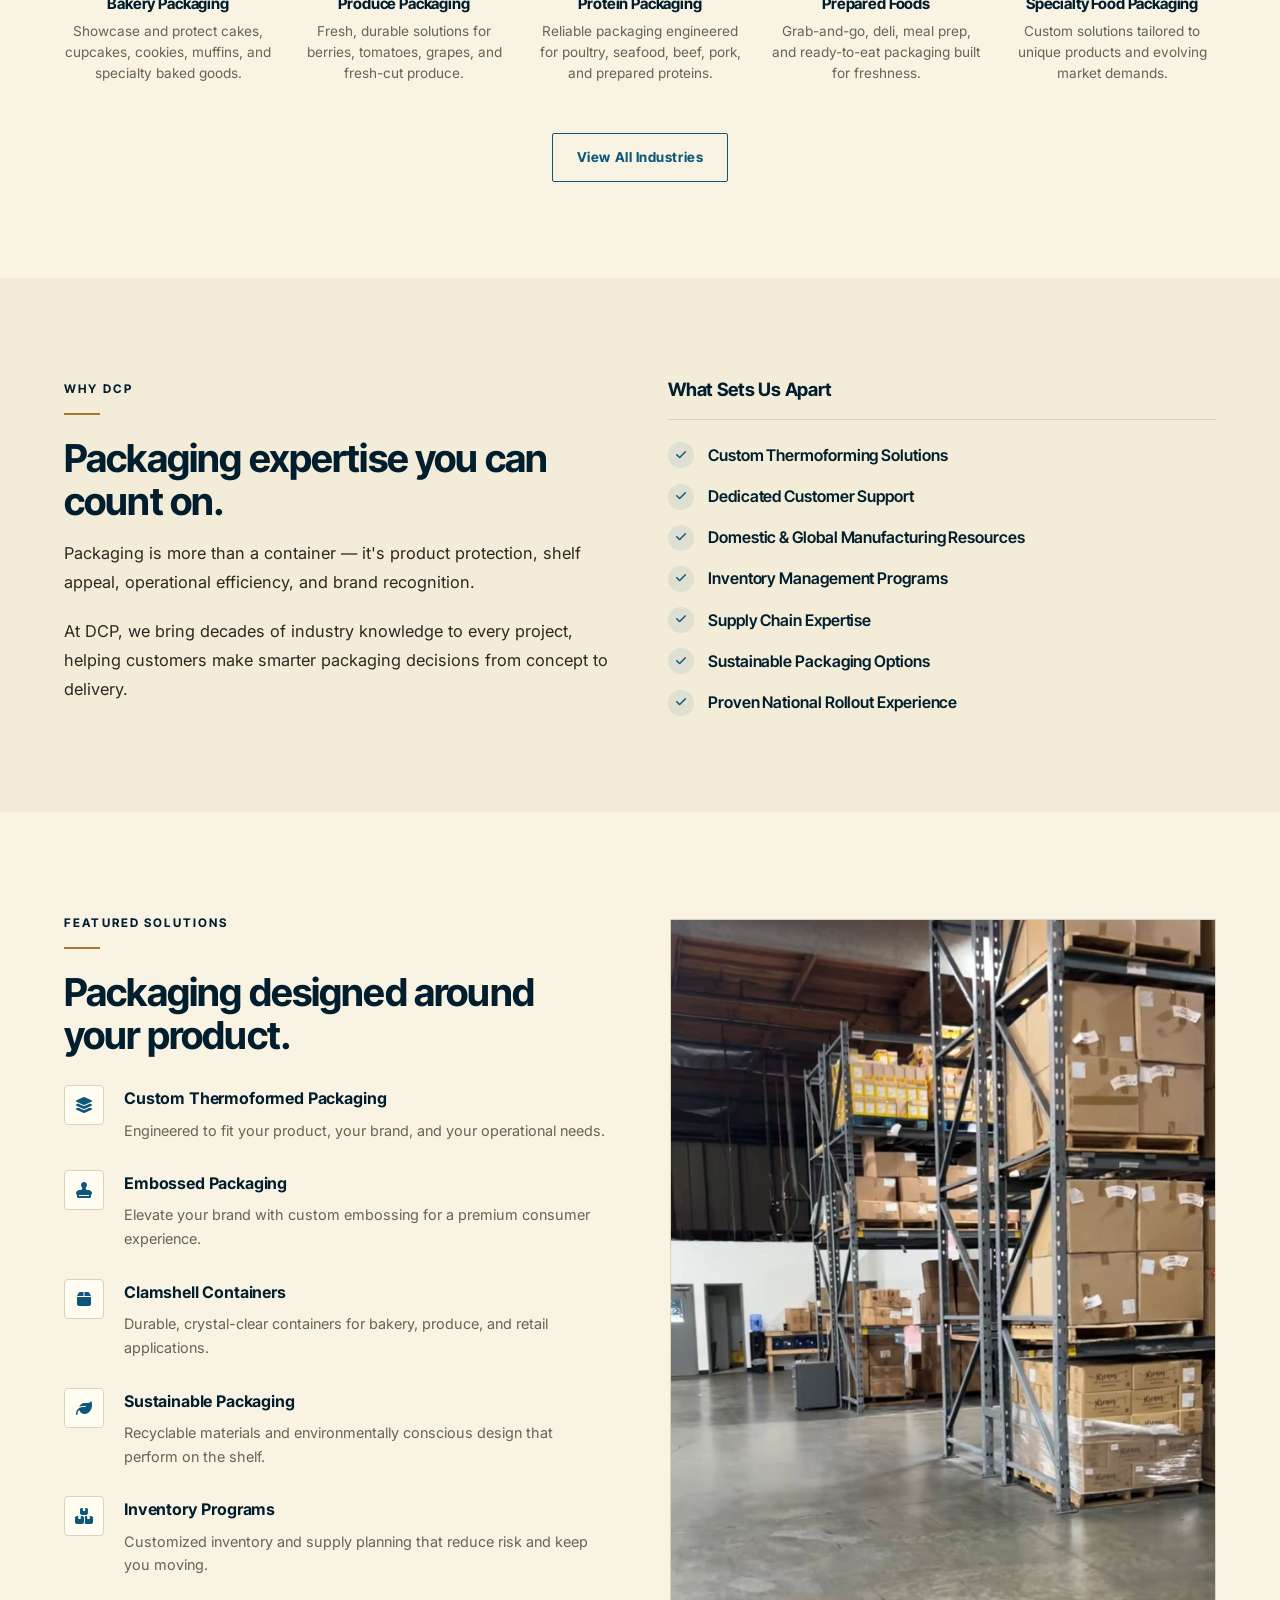
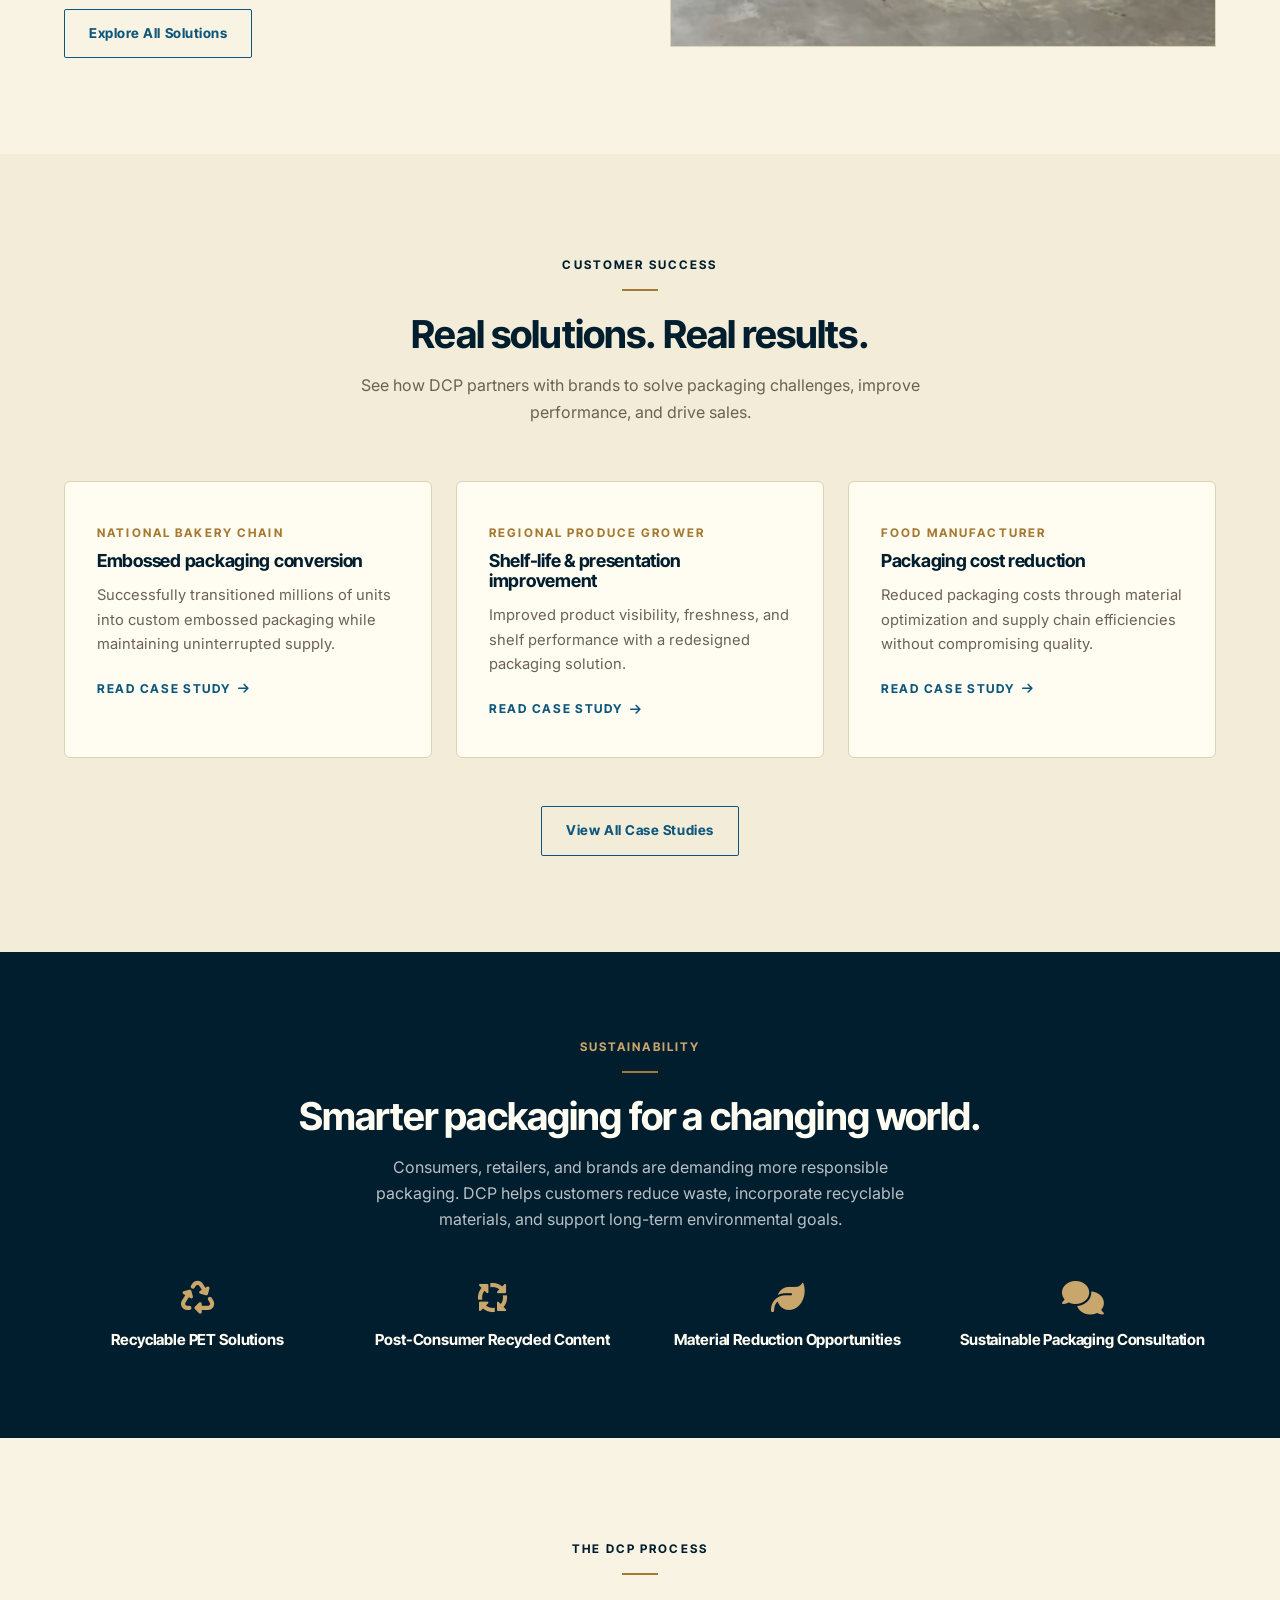
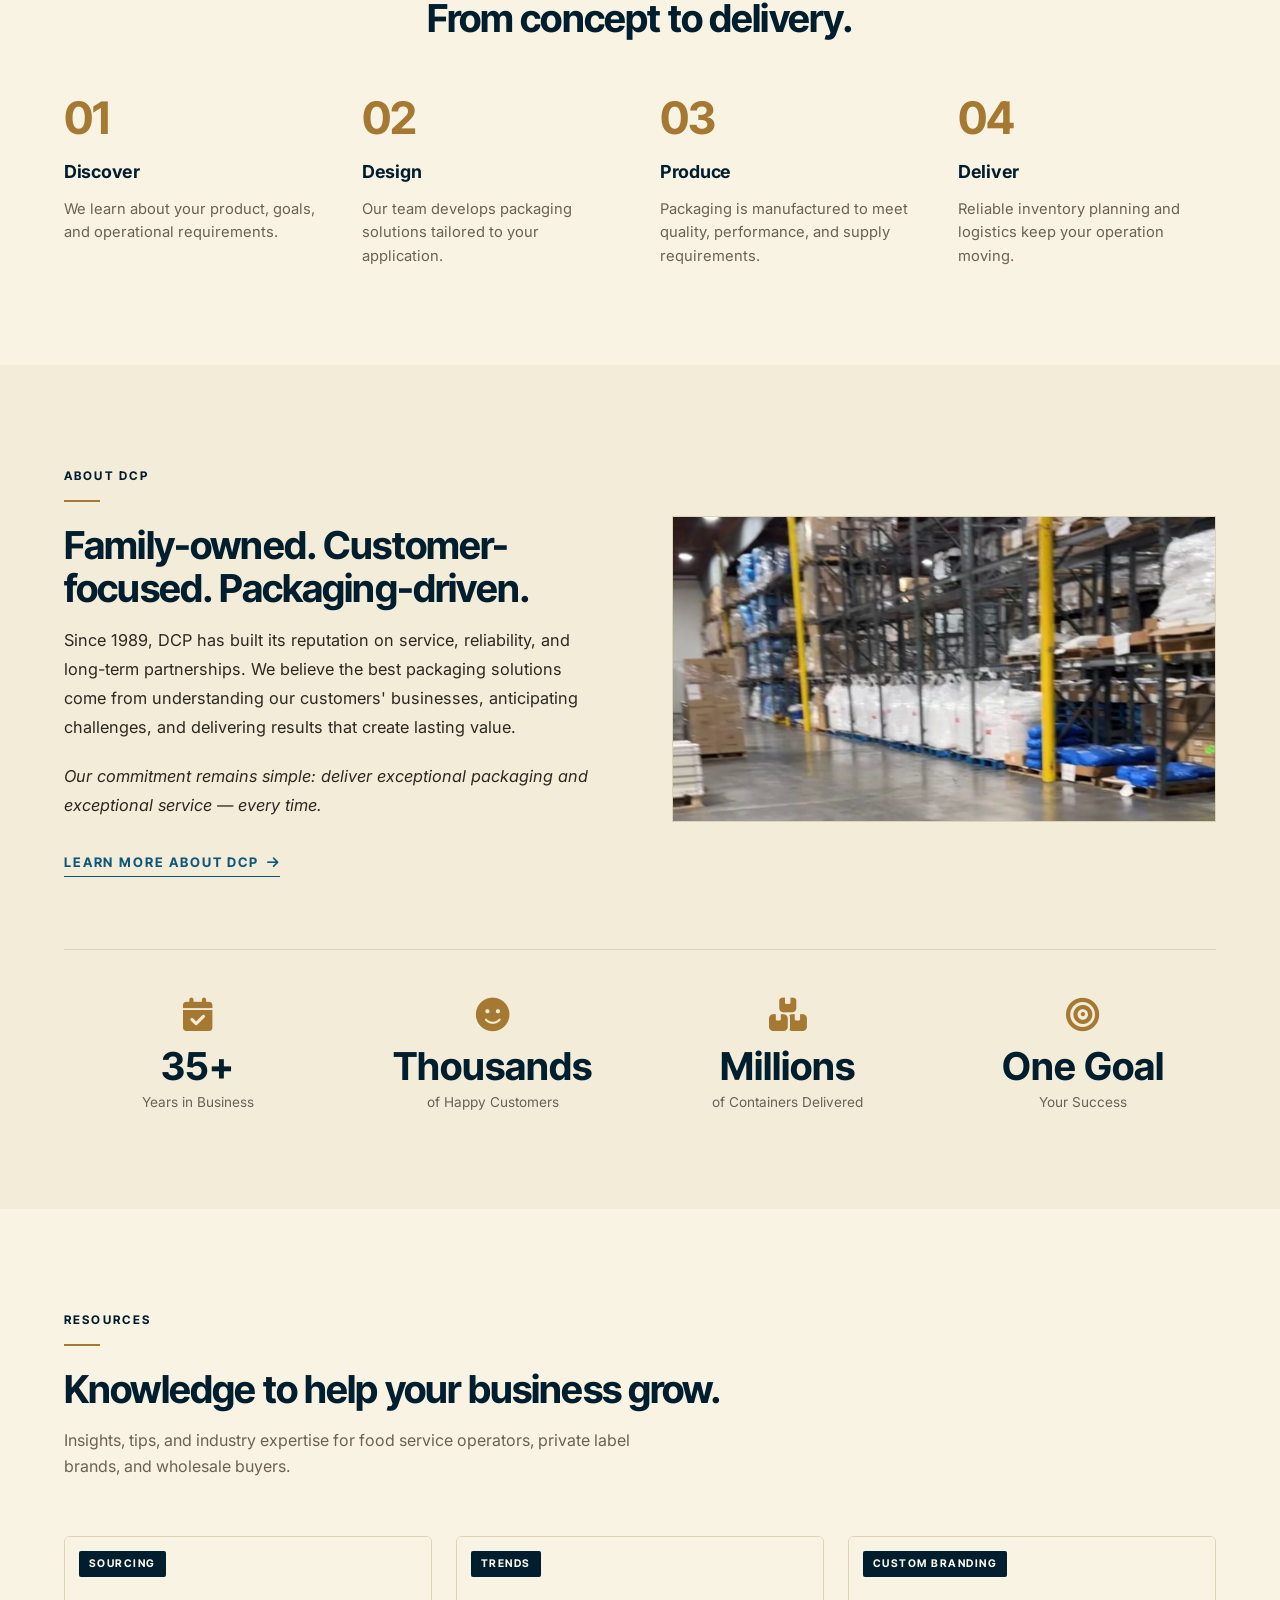
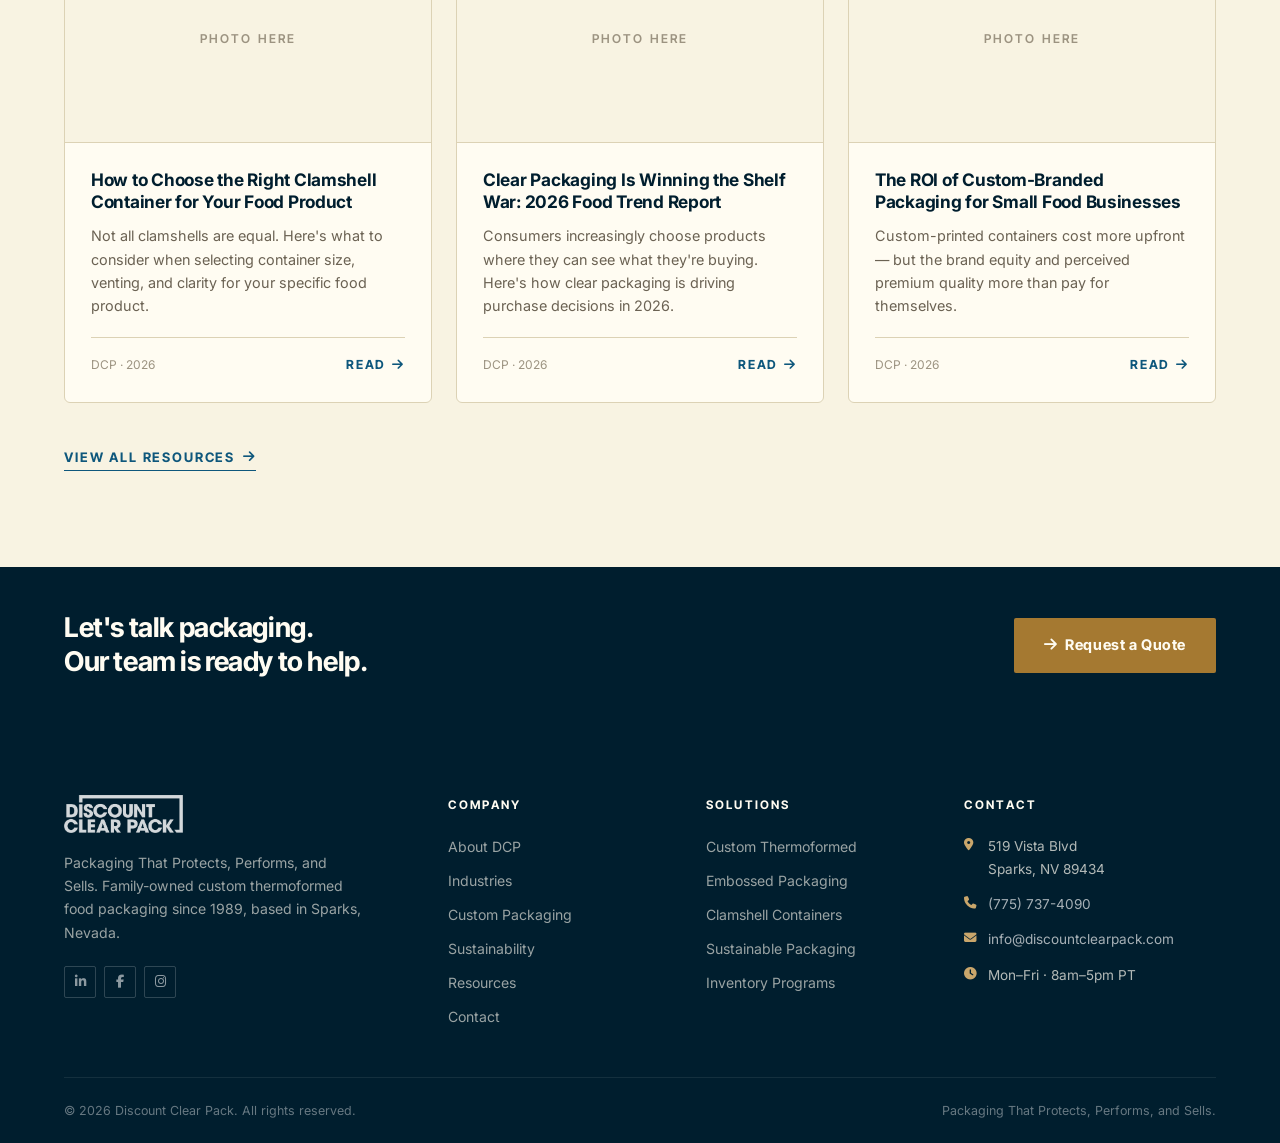
==== commit f2fd9dc6: "Homepage iteration — vary the 3 stacked sections, purge all cake/NBC imagery - Why DCP: 6-icon row →" ====
--- a/index.html
+++ b/index.html
@@ -73,7 +73,7 @@
     </div>
   </div>
   <div class="hero__media">
-    <img src="images/cake-duo.jpg" alt="Custom clear thermoformed clamshell packaging showcasing fresh baked goods and produce" class="hero__media-img" loading="eager">
+    <img src="images/product-pallets.jpg" alt="Cases of clear thermoformed clamshell packaging shrink-wrapped and stacked, ready to ship" class="hero__media-img" loading="eager">
   </div>
 </section>
 
@@ -139,19 +139,26 @@
 ════════════════════════════════════════ -->
 <section class="section">
   <div class="container">
-    <div class="section-header centered reveal" style="max-width:720px;margin-left:auto;margin-right:auto;">
-      <span class="section-label ink">Why DCP</span>
-      <div class="section-divider c"></div>
-      <h2 class="section-title">Packaging expertise you can count on.</h2>
-      <p class="section-subtitle" style="max-width:660px;">Packaging is more than a container — it's product protection, shelf appeal, operational efficiency, and brand recognition. We bring decades of industry knowledge to every project, helping customers make smarter packaging decisions from concept to delivery.</p>
-    </div>
-    <div class="icon-row icon-row--6 reveal" style="margin-top:8px;">
-      <div class="icon-feature"><div class="icon-feature__icon"><i class="fas fa-layer-group"></i></div><div class="icon-feature__title">Custom Thermoforming Solutions</div></div>
-      <div class="icon-feature"><div class="icon-feature__icon"><i class="fas fa-headset"></i></div><div class="icon-feature__title">Dedicated Customer Support</div></div>
-      <div class="icon-feature"><div class="icon-feature__icon"><i class="fas fa-globe"></i></div><div class="icon-feature__title">Domestic &amp; Global Manufacturing</div></div>
-      <div class="icon-feature"><div class="icon-feature__icon"><i class="fas fa-truck-fast"></i></div><div class="icon-feature__title">Supply Chain Expertise</div></div>
-      <div class="icon-feature"><div class="icon-feature__icon"><i class="fas fa-leaf"></i></div><div class="icon-feature__title">Sustainable Packaging Options</div></div>
-      <div class="icon-feature"><div class="icon-feature__icon"><i class="fas fa-map-location-dot"></i></div><div class="icon-feature__title">Proven National Rollout Experience</div></div>
+    <div class="grid-2-col" style="align-items:start;gap:56px;">
+      <div class="reveal">
+        <span class="section-label ink">Why DCP</span>
+        <div class="section-divider"></div>
+        <h2 class="section-title">Packaging expertise you can count on.</h2>
+        <p style="color:var(--body-text);margin-bottom:20px;font-size:1.02rem;line-height:1.78;">Packaging is more than a container — it's product protection, shelf appeal, operational efficiency, and brand recognition.</p>
+        <p style="color:var(--body-text);font-size:1.02rem;line-height:1.78;">At DCP, we bring decades of industry knowledge to every project, helping customers make smarter packaging decisions from concept to delivery.</p>
+      </div>
+      <div class="reveal reveal-delay-1">
+        <div class="apart-title">What Sets Us Apart</div>
+        <ul class="check-list">
+          <li><i class="fas fa-check"></i> Custom Thermoforming Solutions</li>
+          <li><i class="fas fa-check"></i> Dedicated Customer Support</li>
+          <li><i class="fas fa-check"></i> Domestic &amp; Global Manufacturing Resources</li>
+          <li><i class="fas fa-check"></i> Inventory Management Programs</li>
+          <li><i class="fas fa-check"></i> Supply Chain Expertise</li>
+          <li><i class="fas fa-check"></i> Sustainable Packaging Options</li>
+          <li><i class="fas fa-check"></i> Proven National Rollout Experience</li>
+        </ul>
+      </div>
     </div>
   </div>
 </section>
@@ -161,40 +168,40 @@
 ════════════════════════════════════════ -->
 <section class="section bg-off-white">
   <div class="container">
-    <div class="section-header centered reveal">
-      <span class="section-label ink">Featured Solutions</span>
-      <div class="section-divider c"></div>
-      <h2 class="section-title">Packaging designed around your product.</h2>
-    </div>
-    <div class="icon-row icon-row--5 reveal">
-      <div class="icon-feature">
-        <div class="icon-feature__icon"><i class="fas fa-layer-group"></i></div>
-        <div class="icon-feature__title">Custom Thermoformed Packaging</div>
-        <p class="icon-feature__desc">Engineered around your product, your brand, and your operational needs.</p>
-      </div>
-      <div class="icon-feature">
-        <div class="icon-feature__icon"><i class="fas fa-stamp"></i></div>
-        <div class="icon-feature__title">Embossed Packaging</div>
-        <p class="icon-feature__desc">Elevate your brand with custom embossing for a premium consumer experience.</p>
-      </div>
-      <div class="icon-feature">
-        <div class="icon-feature__icon"><i class="fas fa-box"></i></div>
-        <div class="icon-feature__title">Clamshell Containers</div>
-        <p class="icon-feature__desc">Durable, crystal-clear containers for bakery, produce, and retail applications.</p>
-      </div>
-      <div class="icon-feature">
-        <div class="icon-feature__icon"><i class="fas fa-leaf"></i></div>
-        <div class="icon-feature__title">Sustainable Packaging</div>
-        <p class="icon-feature__desc">Recyclable materials and environmentally conscious design that perform on the shelf.</p>
-      </div>
-      <div class="icon-feature">
-        <div class="icon-feature__icon"><i class="fas fa-boxes-stacked"></i></div>
-        <div class="icon-feature__title">Inventory Programs</div>
-        <p class="icon-feature__desc">Customized inventory and supply planning that reduce risk and keep you moving.</p>
-      </div>
-    </div>
-    <div style="text-align:center;margin-top:48px;" class="reveal">
-      <a href="custom-packaging.html" class="btn btn-outline-ice">Explore All Solutions</a>
+    <div class="grid-2-col" style="gap:60px;align-items:center;">
+      <div class="reveal">
+        <span class="section-label ink">Featured Solutions</span>
+        <div class="section-divider"></div>
+        <h2 class="section-title" style="margin-bottom:28px;">Packaging designed around your product.</h2>
+        <div class="feature-list">
+          <div class="feature-item">
+            <div class="feature-item__icon"><i class="fas fa-layer-group"></i></div>
+            <div><div class="feature-item__title">Custom Thermoformed Packaging</div><div class="feature-item__desc">Engineered to fit your product, your brand, and your operational needs.</div></div>
+          </div>
+          <div class="feature-item">
+            <div class="feature-item__icon"><i class="fas fa-stamp"></i></div>
+            <div><div class="feature-item__title">Embossed Packaging</div><div class="feature-item__desc">Elevate your brand with custom embossing for a premium consumer experience.</div></div>
+          </div>
+          <div class="feature-item">
+            <div class="feature-item__icon"><i class="fas fa-box"></i></div>
+            <div><div class="feature-item__title">Clamshell Containers</div><div class="feature-item__desc">Durable, crystal-clear containers for bakery, produce, and retail applications.</div></div>
+          </div>
+          <div class="feature-item">
+            <div class="feature-item__icon"><i class="fas fa-leaf"></i></div>
+            <div><div class="feature-item__title">Sustainable Packaging</div><div class="feature-item__desc">Recyclable materials and environmentally conscious design that perform on the shelf.</div></div>
+          </div>
+          <div class="feature-item">
+            <div class="feature-item__icon"><i class="fas fa-boxes-stacked"></i></div>
+            <div><div class="feature-item__title">Inventory Programs</div><div class="feature-item__desc">Customized inventory and supply planning that reduce risk and keep you moving.</div></div>
+          </div>
+        </div>
+        <div style="margin-top:32px;">
+          <a href="custom-packaging.html" class="btn btn-outline-ice">Explore All Solutions</a>
+        </div>
+      </div>
+      <div class="reveal reveal-delay-1">
+        <img src="images/warehouse-aisle.jpg" alt="Discount Clear Pack warehouse stocked with clear food packaging inventory" class="photo photo--portrait" loading="lazy">
+      </div>
     </div>
   </div>
 </section>
@@ -211,32 +218,23 @@
       <p class="section-subtitle" style="margin-left:auto;margin-right:auto;">See how DCP partners with brands to solve packaging challenges, improve performance, and drive sales.</p>
     </div>
     <div class="grid-3 reveal">
-      <div class="card case-card">
-        <img src="images/cake-holiday.jpg" alt="Custom embossed bakery packaging" class="photo case-card__img" loading="lazy">
-        <div class="case-card__body">
-          <span class="section-label" style="margin-bottom:8px;">National Bakery Chain</span>
-          <h3 class="card__title">Embossed packaging conversion</h3>
-          <p class="card__desc">Successfully transitioned millions of units into custom embossed packaging while maintaining uninterrupted supply.</p>
-          <a href="about.html" class="card__link">Read Case Study <i class="fas fa-arrow-right"></i></a>
-        </div>
-      </div>
-      <div class="card case-card reveal-delay-1">
-        <img src="images/product-pallets.jpg" alt="Produce packaging redesign" class="photo case-card__img" loading="lazy">
-        <div class="case-card__body">
-          <span class="section-label" style="margin-bottom:8px;">Regional Produce Grower</span>
-          <h3 class="card__title">Shelf-life &amp; presentation improvement</h3>
-          <p class="card__desc">Improved product visibility, freshness, and shelf performance with a redesigned packaging solution.</p>
-          <a href="about.html" class="card__link">Read Case Study <i class="fas fa-arrow-right"></i></a>
-        </div>
-      </div>
-      <div class="card case-card reveal-delay-2">
-        <img src="images/warehouse-aisle.jpg" alt="Food manufacturer packaging cost reduction" class="photo case-card__img" loading="lazy">
-        <div class="case-card__body">
-          <span class="section-label" style="margin-bottom:8px;">Food Manufacturer</span>
-          <h3 class="card__title">Packaging cost reduction</h3>
-          <p class="card__desc">Reduced packaging costs through material optimization and supply chain efficiencies without compromising quality.</p>
-          <a href="about.html" class="card__link">Read Case Study <i class="fas fa-arrow-right"></i></a>
-        </div>
+      <div class="card">
+        <span class="section-label" style="margin-bottom:8px;">National Bakery Chain</span>
+        <h3 class="card__title">Embossed packaging conversion</h3>
+        <p class="card__desc">Successfully transitioned millions of units into custom embossed packaging while maintaining uninterrupted supply.</p>
+        <a href="about.html" class="card__link">Read Case Study <i class="fas fa-arrow-right"></i></a>
+      </div>
+      <div class="card reveal-delay-1">
+        <span class="section-label" style="margin-bottom:8px;">Regional Produce Grower</span>
+        <h3 class="card__title">Shelf-life &amp; presentation improvement</h3>
+        <p class="card__desc">Improved product visibility, freshness, and shelf performance with a redesigned packaging solution.</p>
+        <a href="about.html" class="card__link">Read Case Study <i class="fas fa-arrow-right"></i></a>
+      </div>
+      <div class="card reveal-delay-2">
+        <span class="section-label" style="margin-bottom:8px;">Food Manufacturer</span>
+        <h3 class="card__title">Packaging cost reduction</h3>
+        <p class="card__desc">Reduced packaging costs through material optimization and supply chain efficiencies without compromising quality.</p>
+        <a href="about.html" class="card__link">Read Case Study <i class="fas fa-arrow-right"></i></a>
       </div>
     </div>
     <div style="text-align:center;margin-top:48px;" class="reveal">
--- a/style.css
+++ b/style.css
@@ -1540,6 +1540,21 @@
 
 /* Section label — ink variant (Kristie centers dark labels) */
 .section-label.ink { color: var(--ink); }
+
+/* Navy inner-page hero (Kristie template — all inner pages) */
+.page-hero--dark { background: var(--ink); border-bottom: none; }
+.page-hero--dark .page-hero__title { color: var(--paper); }
+.page-hero--dark .page-hero__subtitle { color: rgba(255,252,242,.80); }
+.page-hero--dark .page-hero__breadcrumb,
+.page-hero--dark .page-hero__breadcrumb a { color: rgba(255,255,255,.55); }
+.page-hero--dark .page-hero__breadcrumb a:hover { color: #C9A66B; }
+.page-hero--dark .page-hero__breadcrumb i { color: rgba(255,255,255,.40); }
+.page-hero--dark .section-label { color: #C9A66B; }
+.page-hero--dark .section-divider { background: #C9A66B; }
+/* Navy hero with image on the right (About / Bakery) */
+.page-hero--dark .page-hero__grid { display: grid; grid-template-columns: 1.05fr .95fr; gap: 48px; align-items: center; }
+.page-hero--dark .page-hero__grid .page-hero__inner { max-width: none; }
+@media (max-width: 860px) { .page-hero--dark .page-hero__grid { grid-template-columns: 1fr; gap: 28px; } }
 
 /* Case-study card with photo + read link */
 .case-card { padding: 0; overflow: hidden; }
